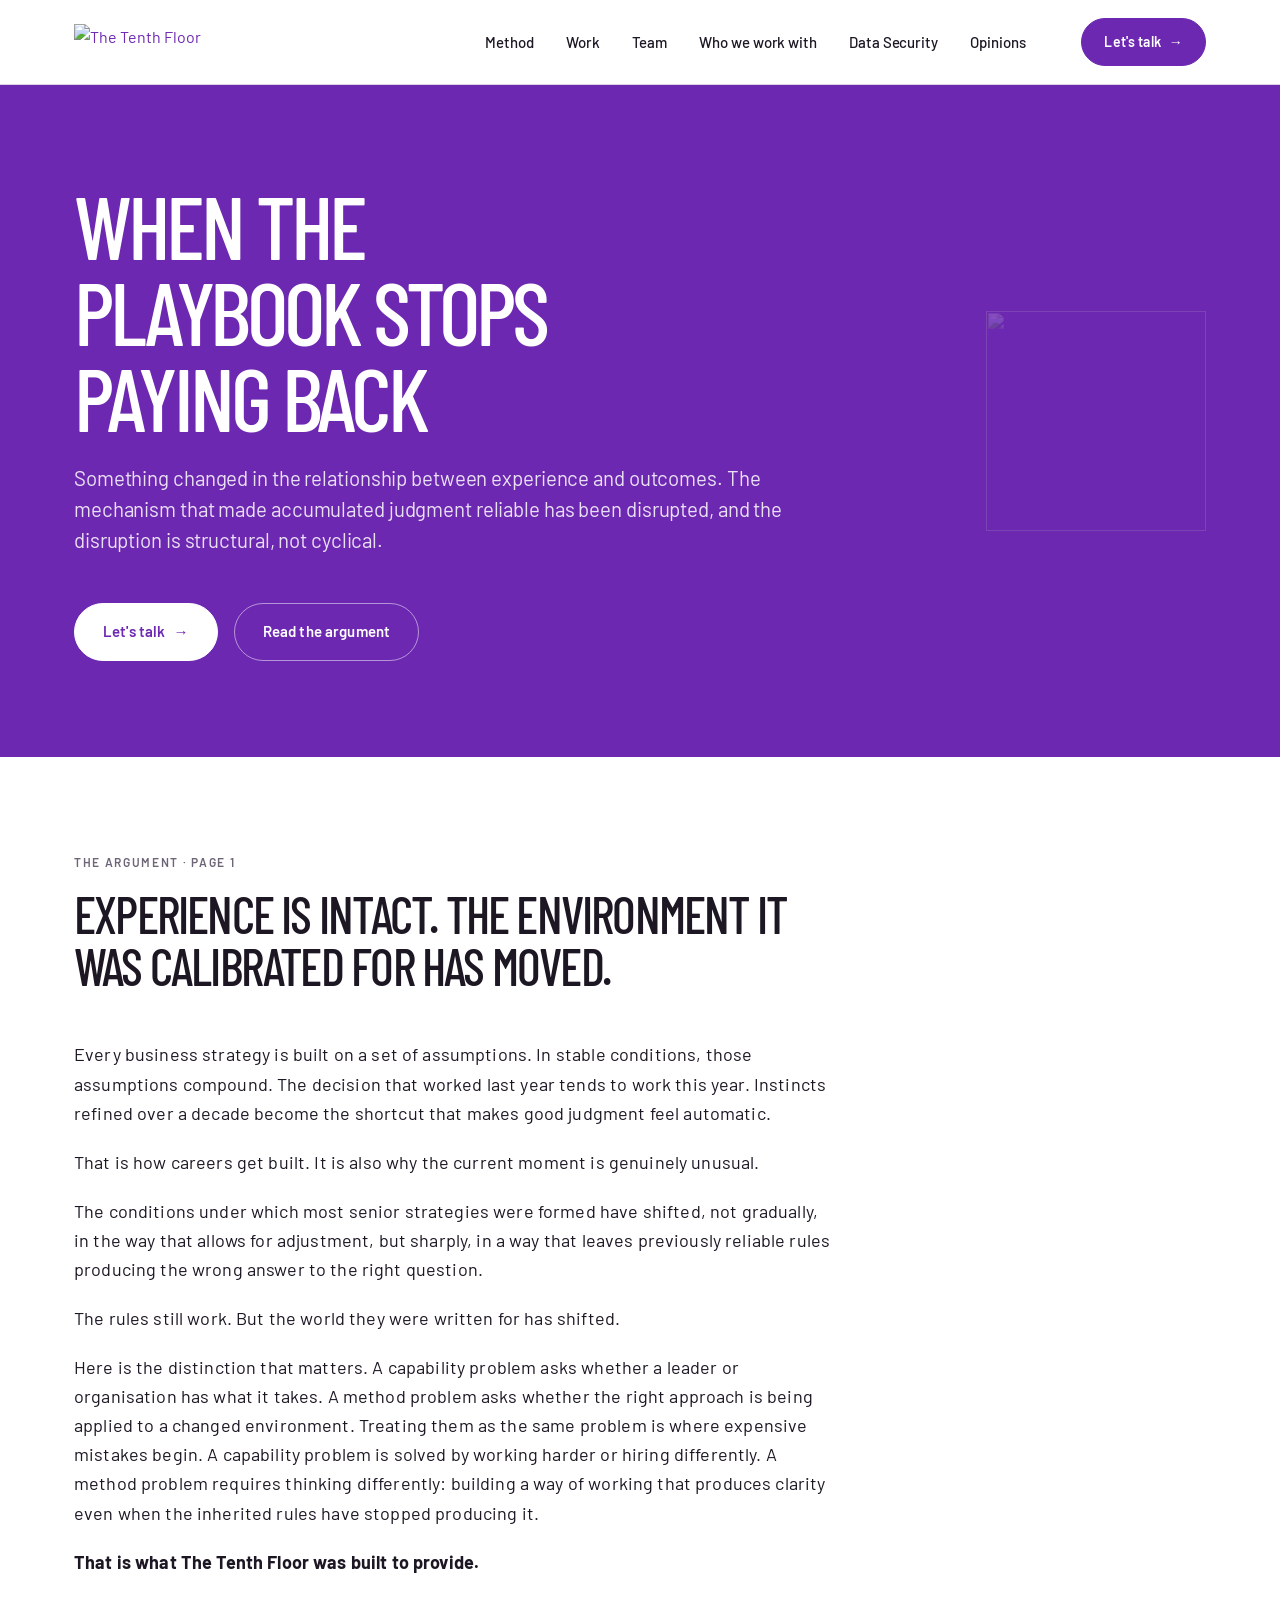
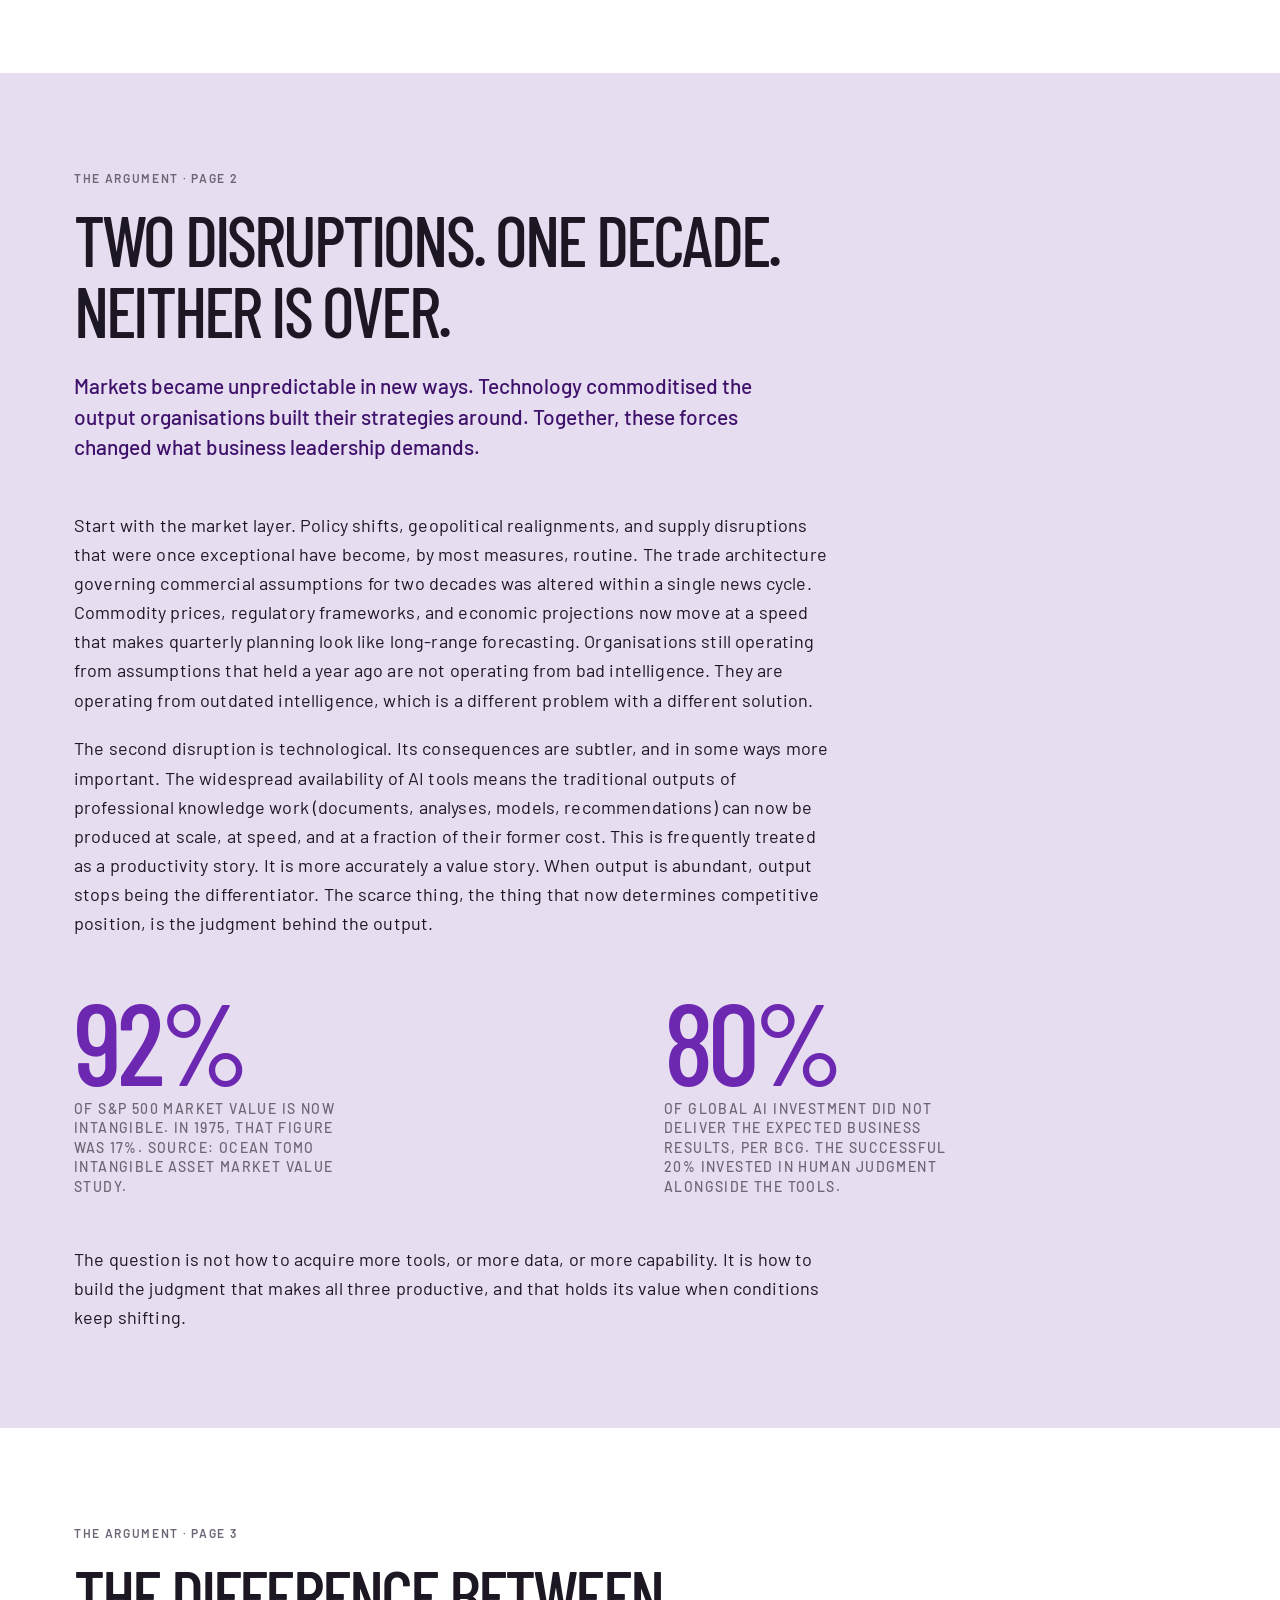
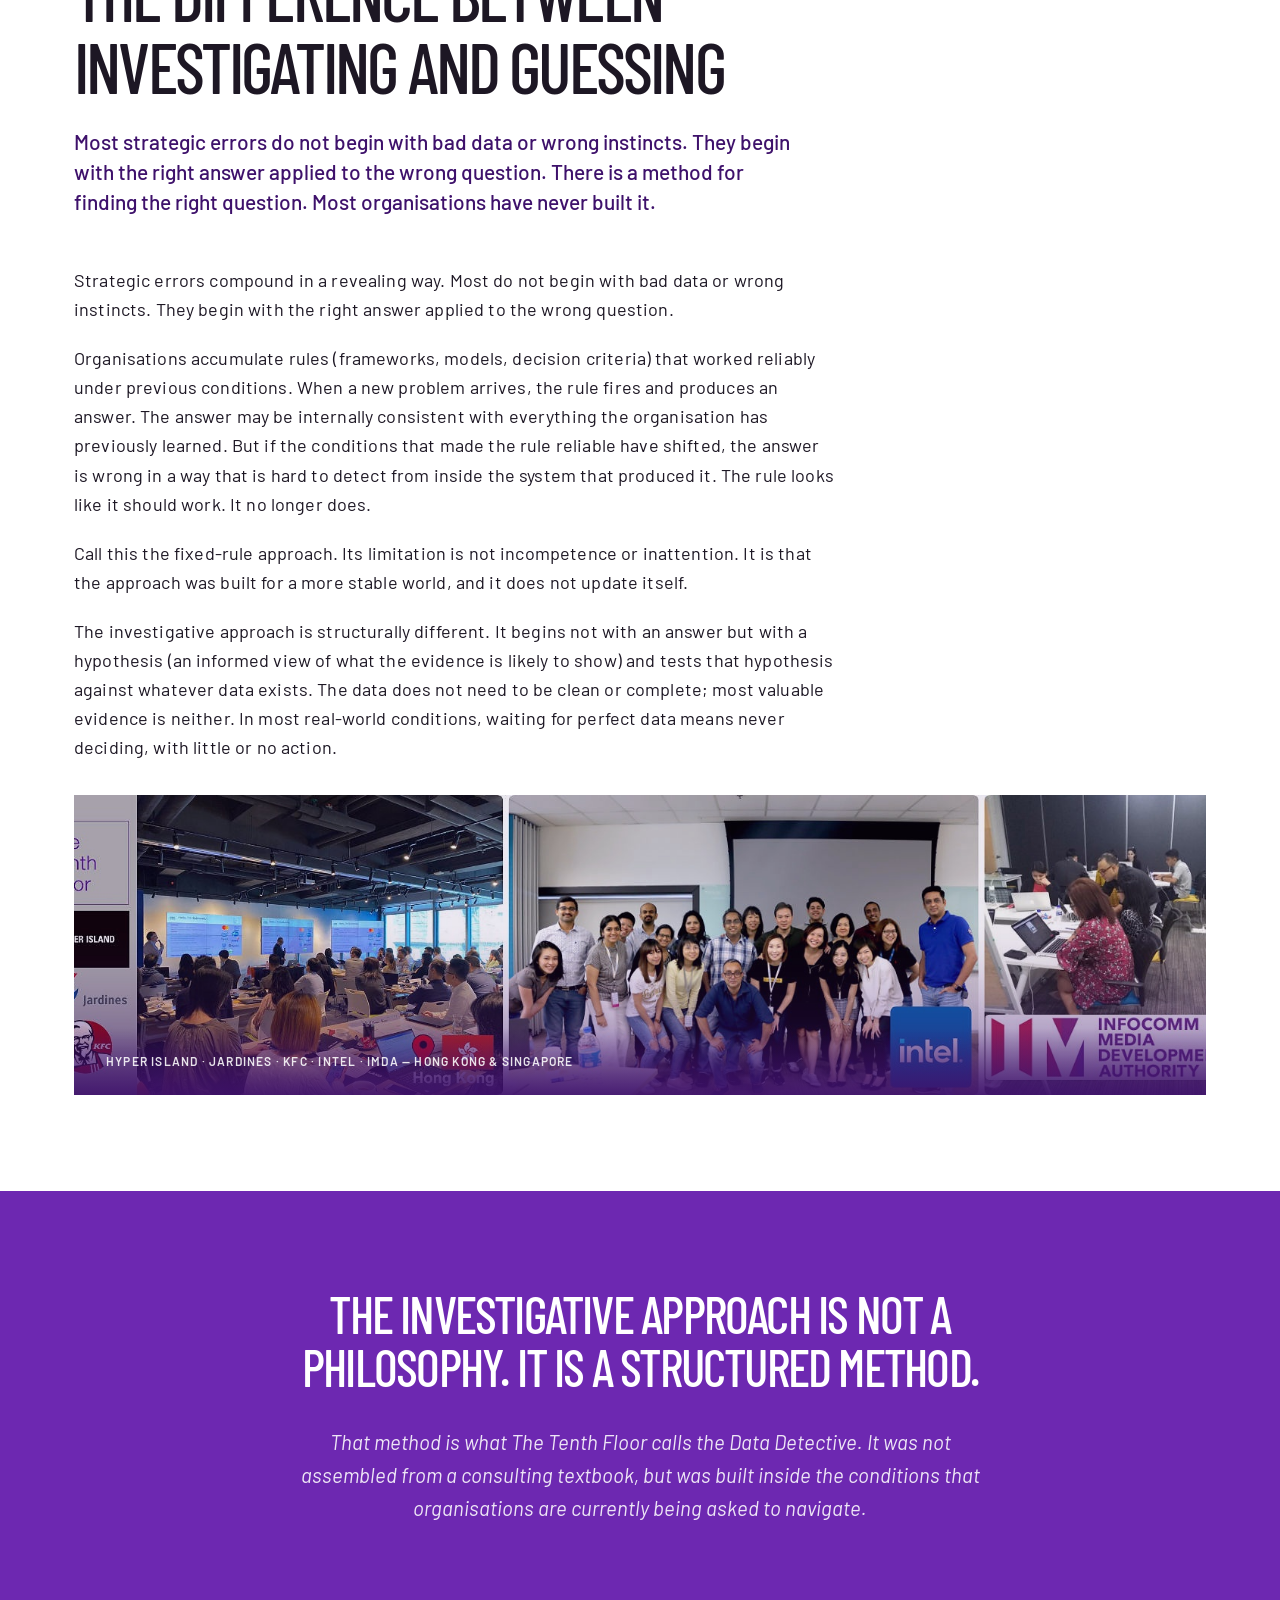
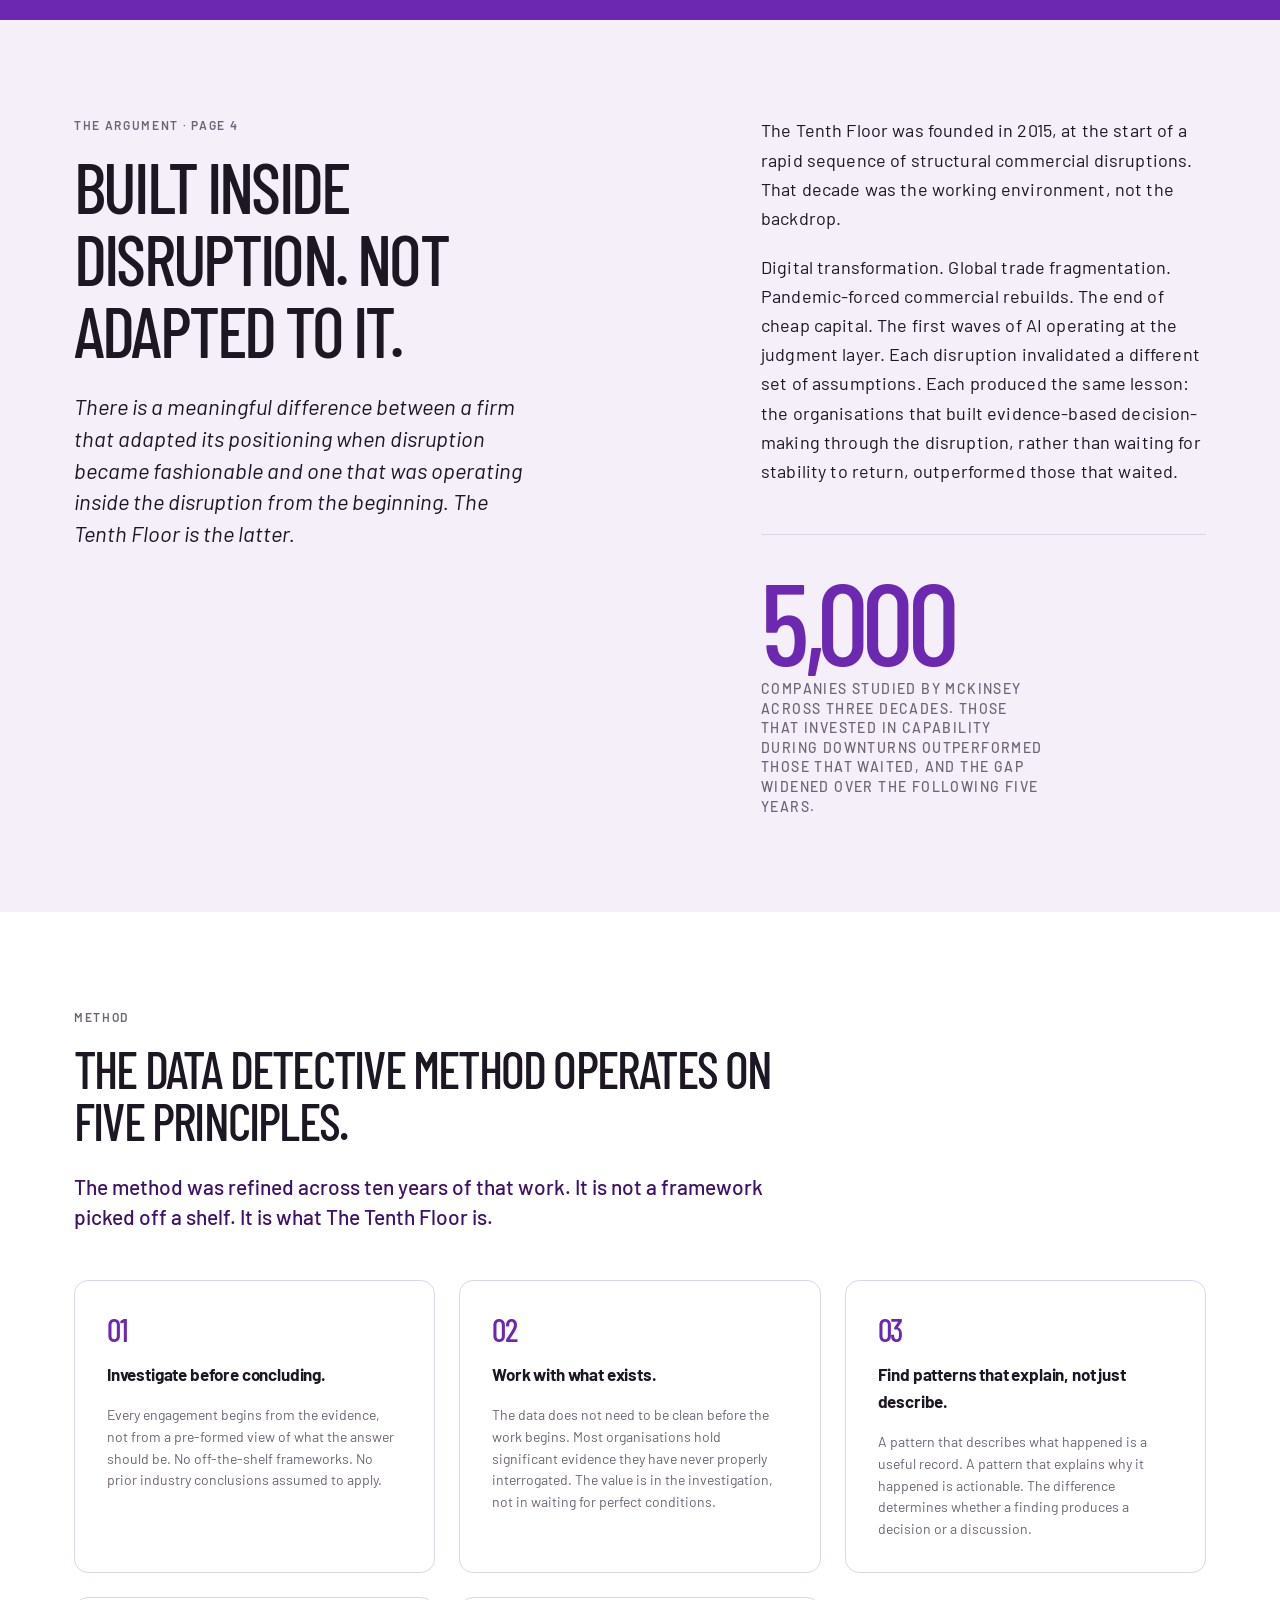
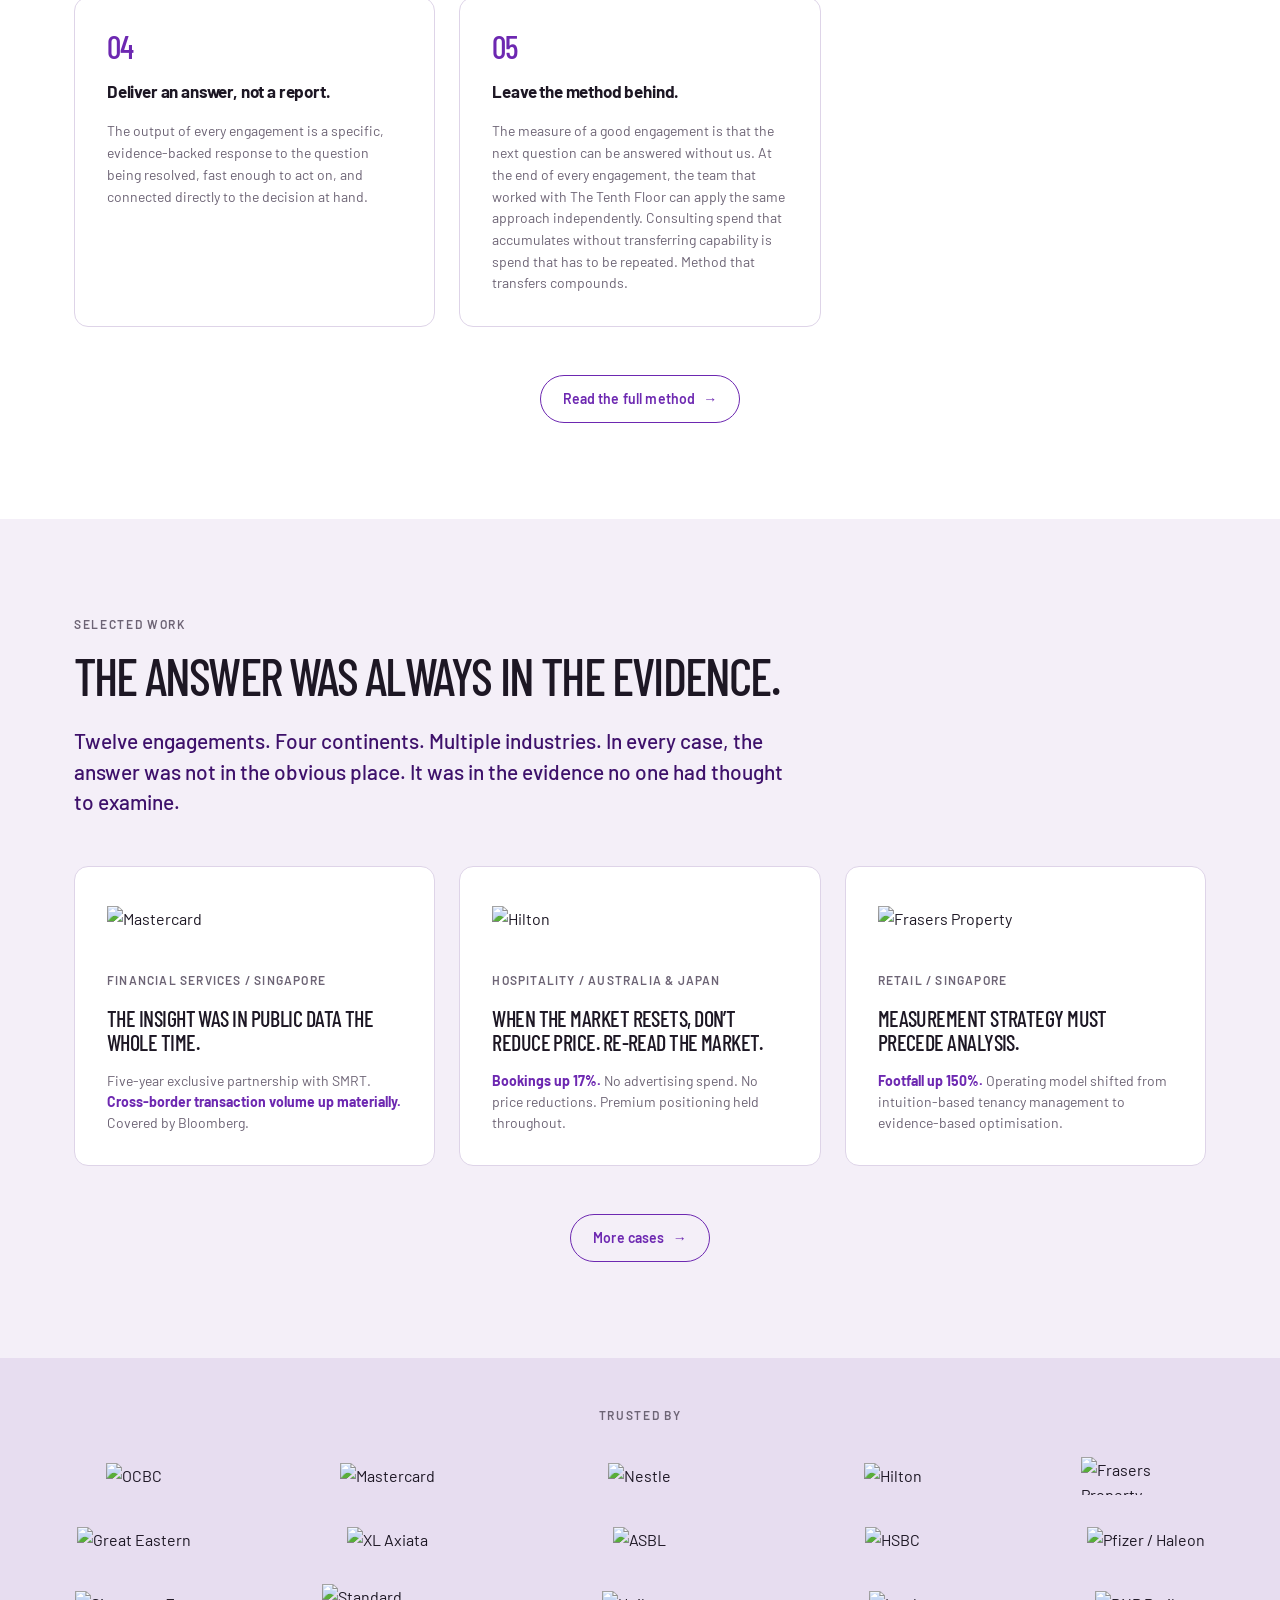
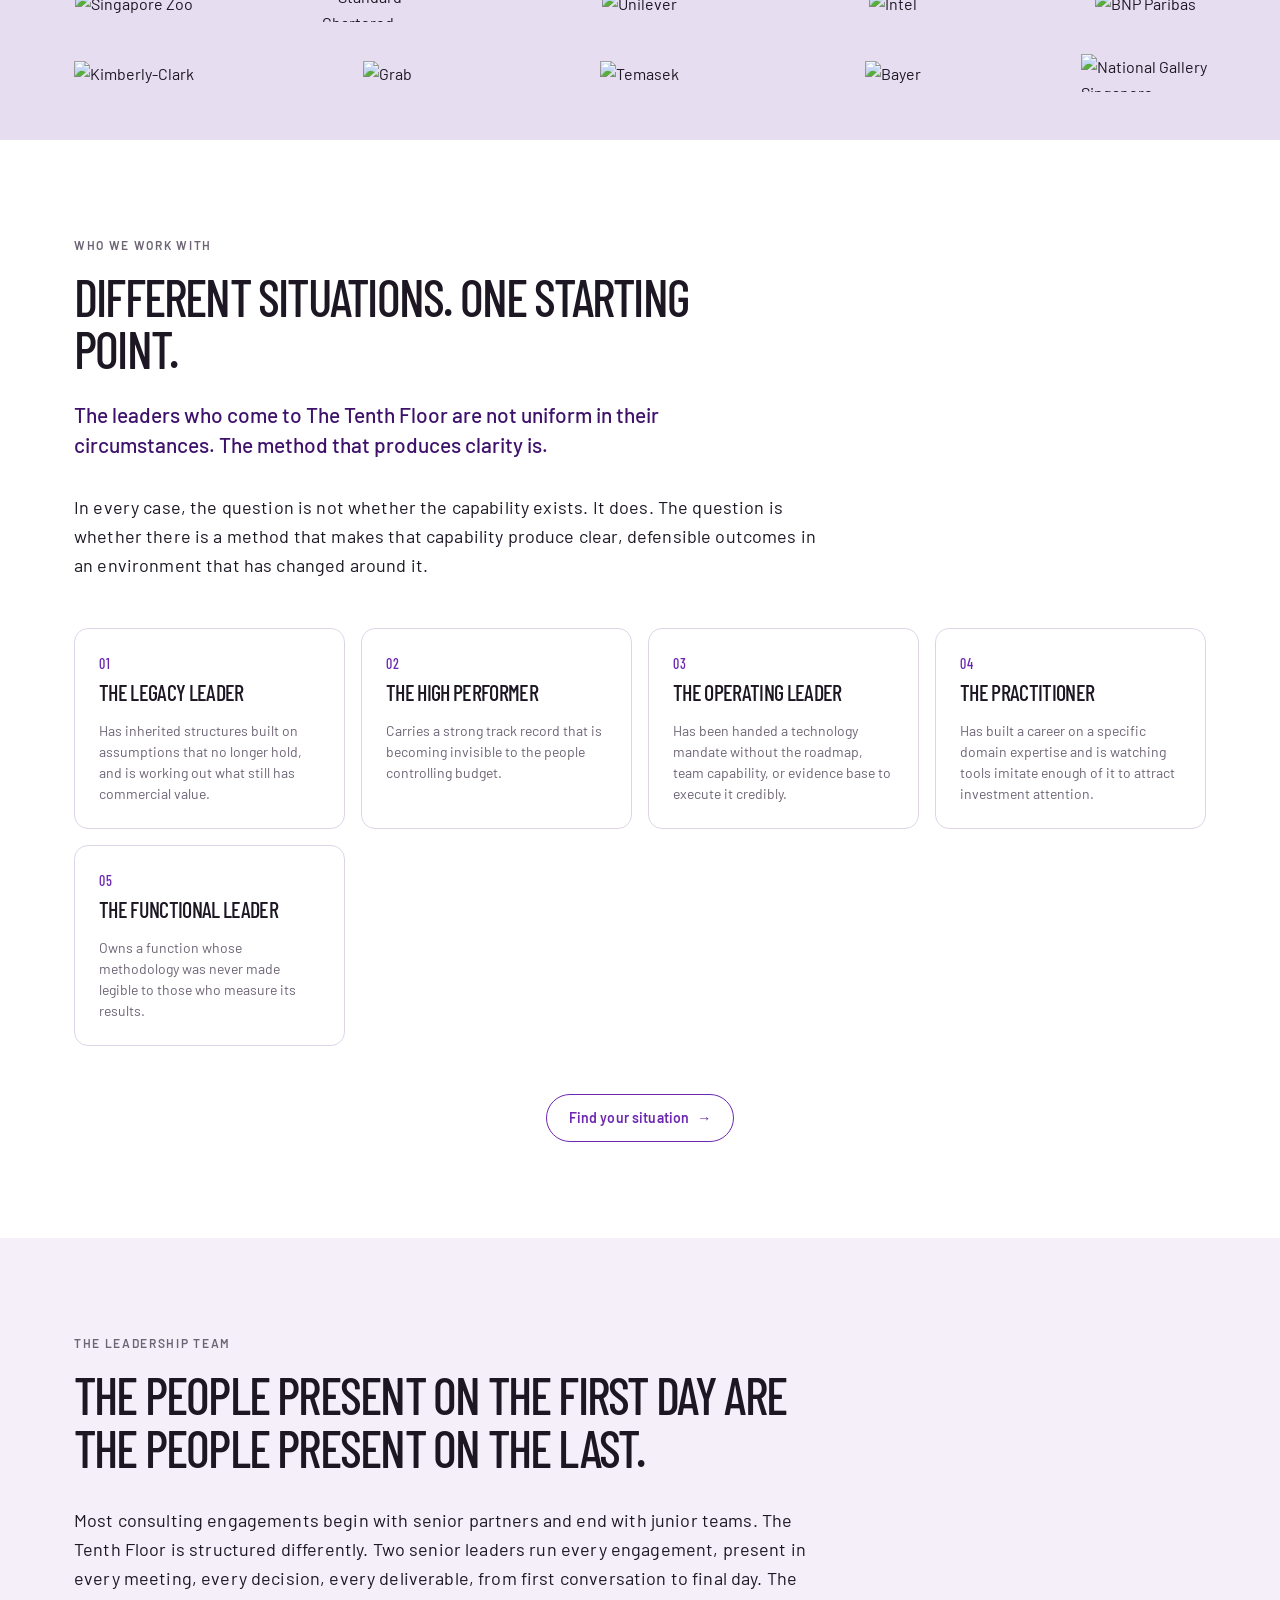
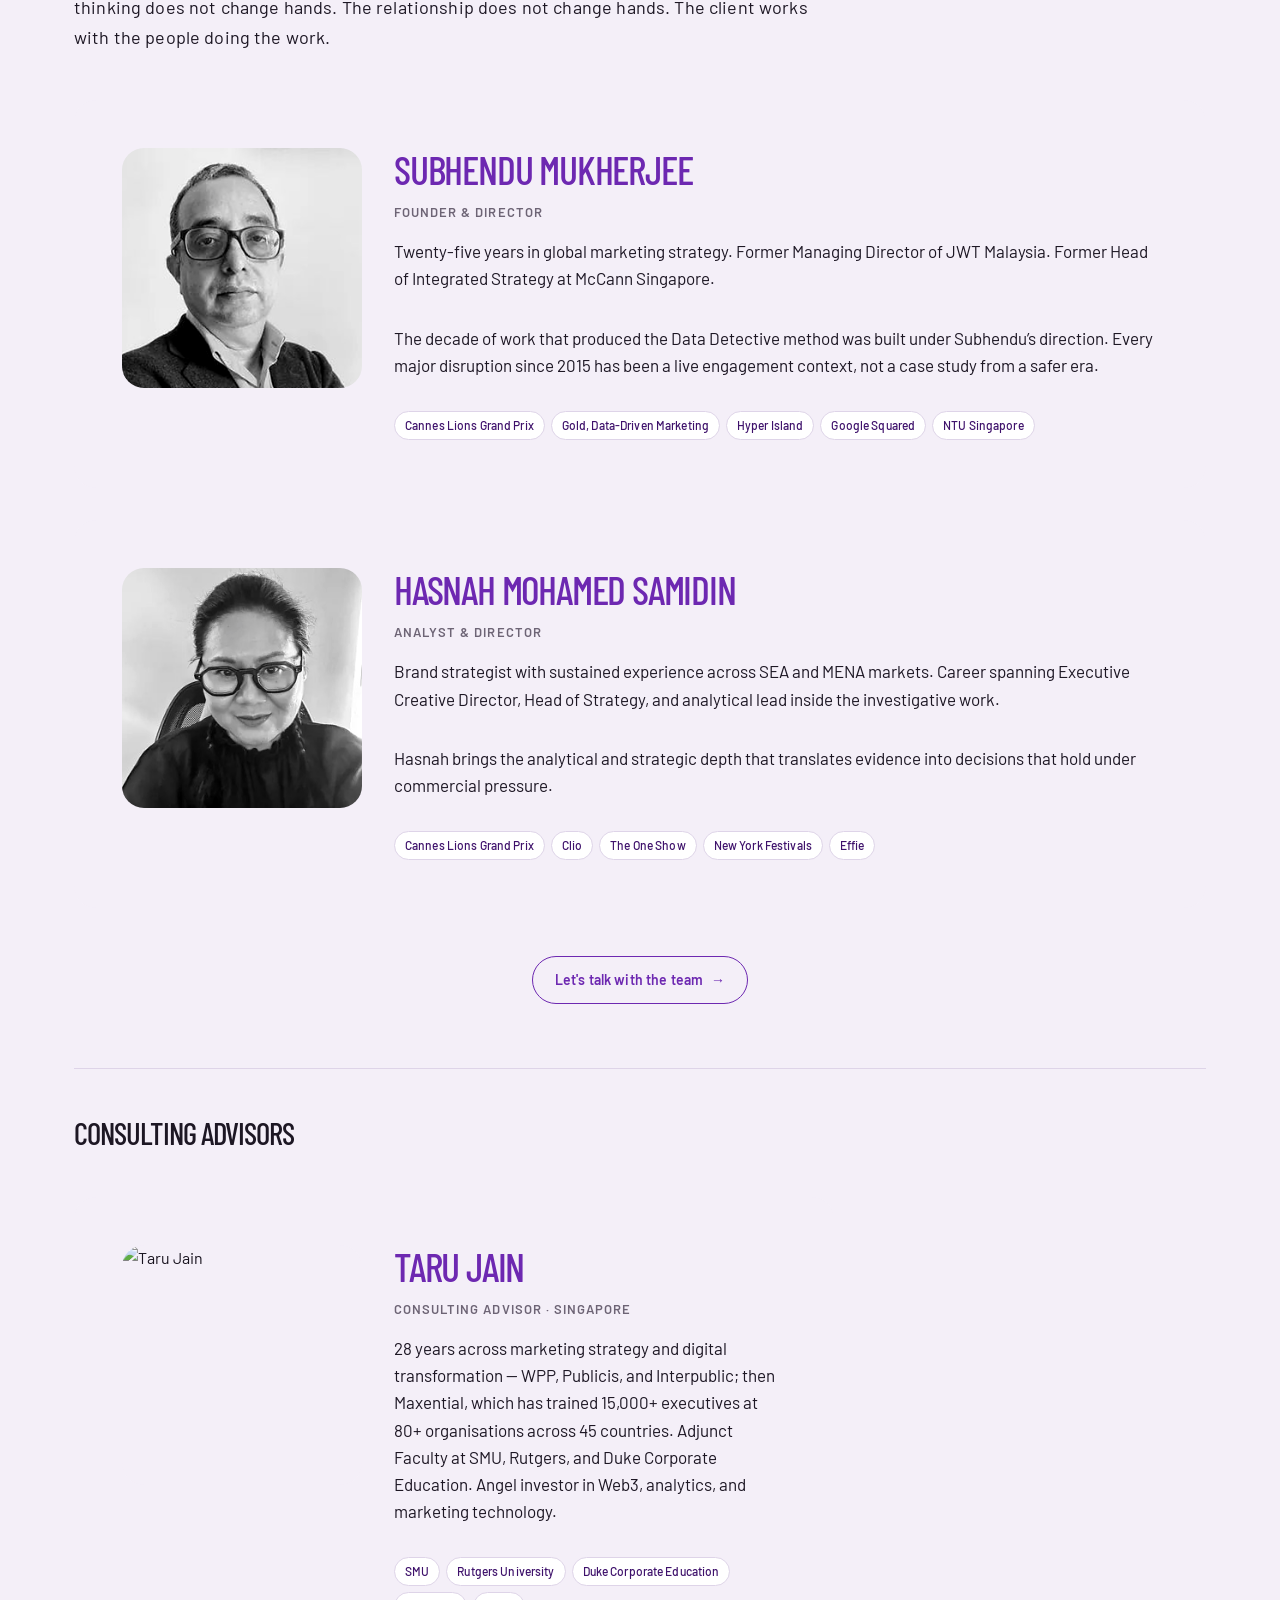
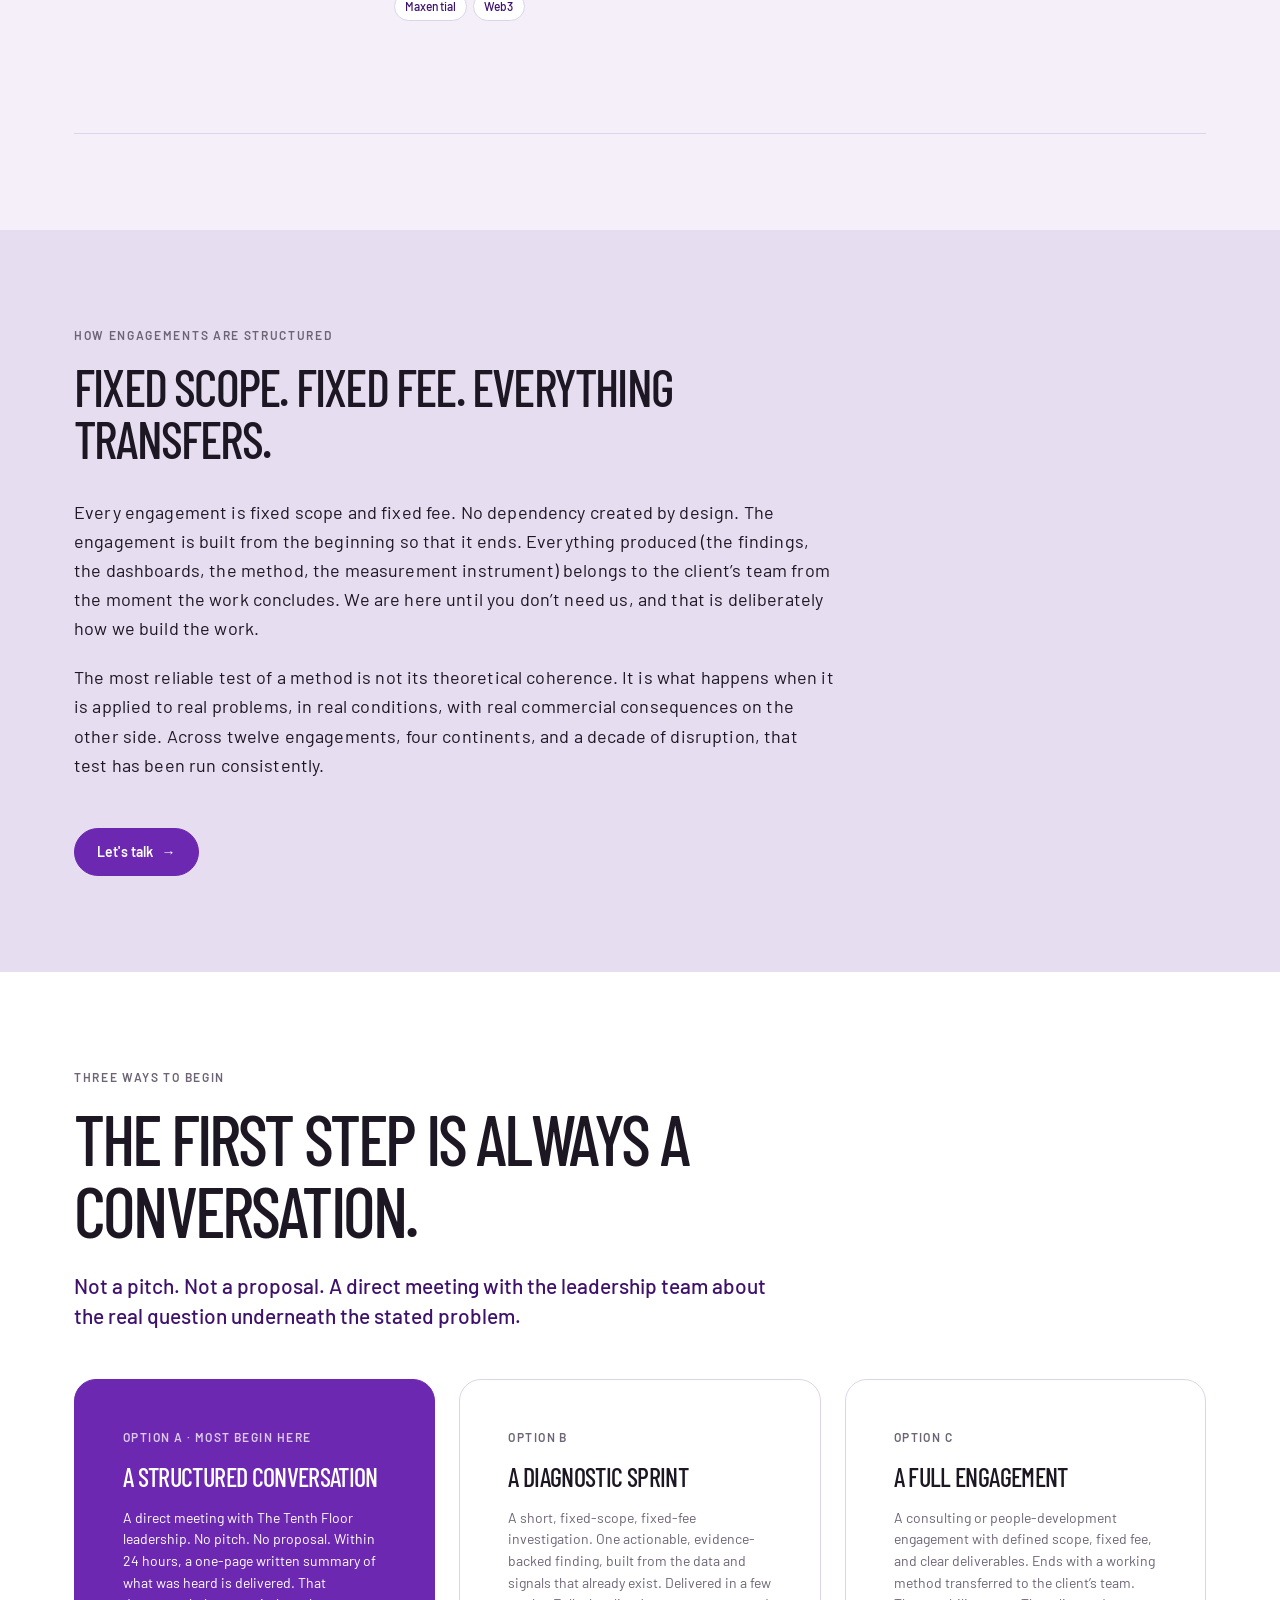
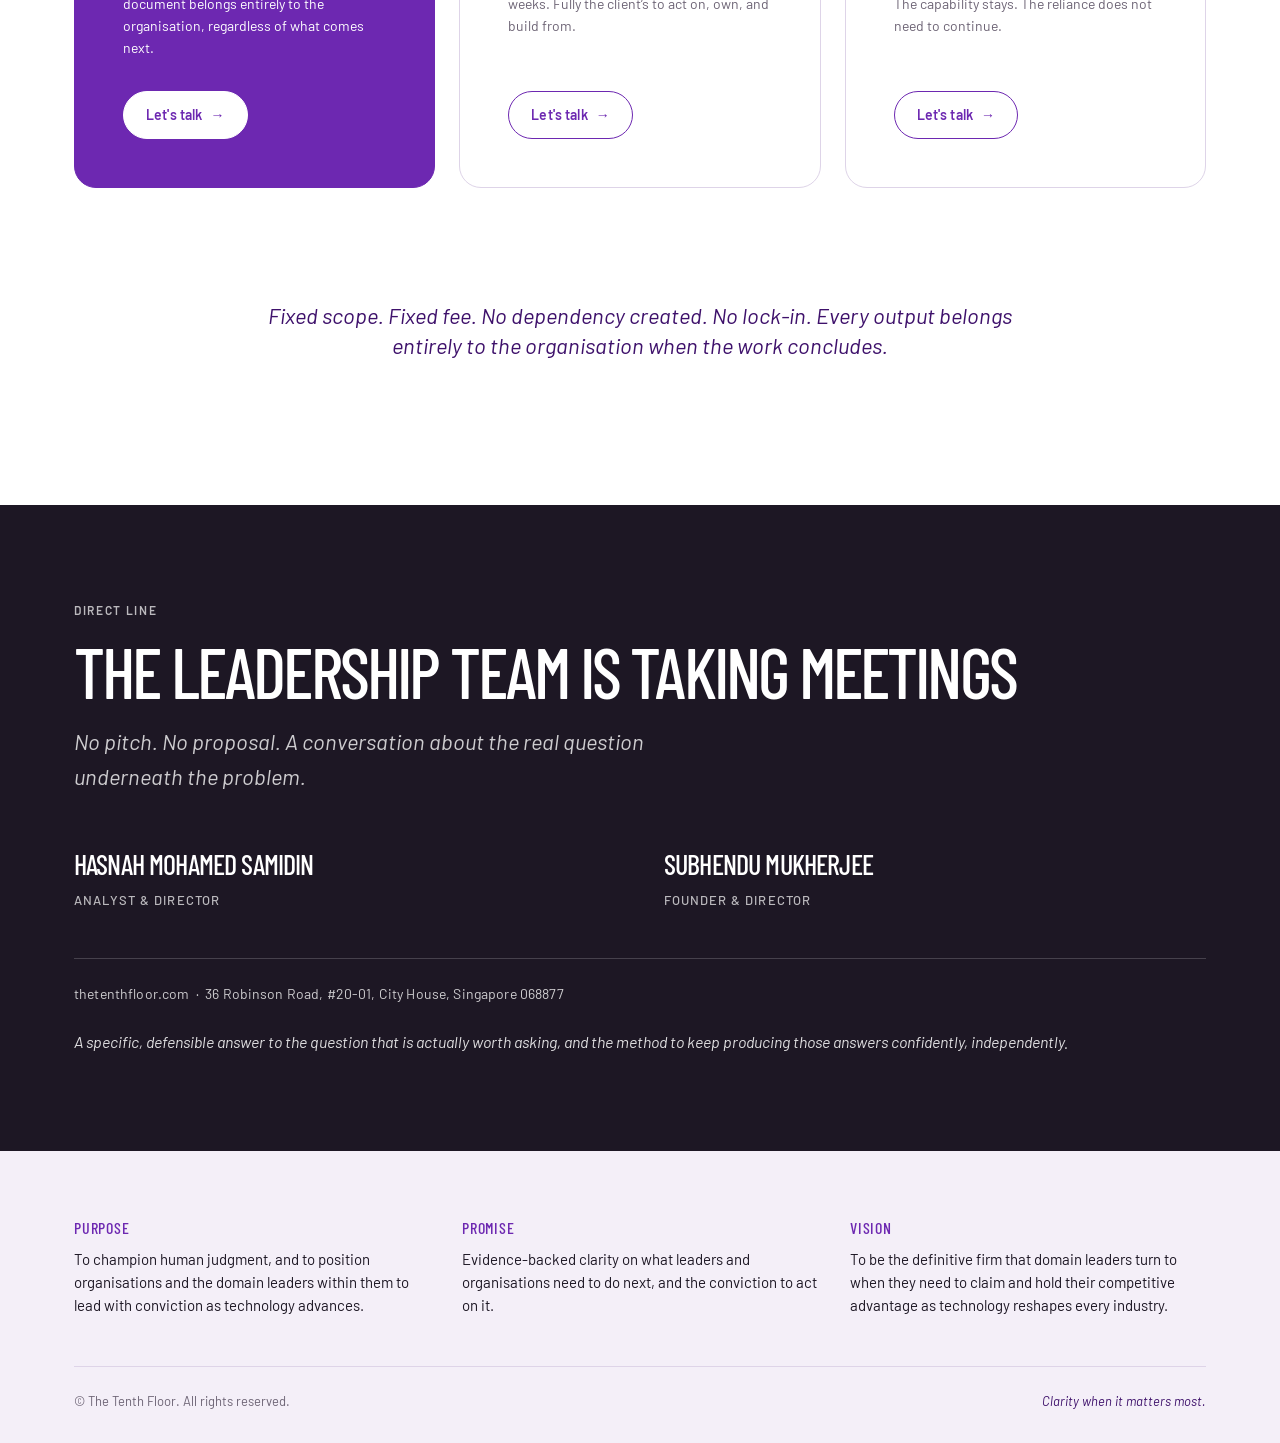
==== index.html @ 6b5b7057 "Add Opinions page, site-wide nav update, and header edits - New Opinions essay page (Chappelle/AI pi" ====
<!DOCTYPE html>
<html lang="en">
<head>
  <meta charset="utf-8">
  <meta name="viewport" content="width=device-width, initial-scale=1">
  <title>The Tenth Floor — When the Playbook Stops Paying Back</title>
  <meta name="description" content="The Tenth Floor is an investigative strategy consultancy. Two senior leaders, ten years of live engagements through structural disruption, evidence-based decisions instead of inherited playbooks.">
  <meta property="og:title" content="The Tenth Floor — When the Playbook Stops Paying Back">
  <meta property="og:description" content="Investigative strategy. Two senior leaders. A decade of live engagements through disruption.">
  <meta property="og:type" content="website">
  <link rel="preconnect" href="https://fonts.googleapis.com">
  <link rel="preconnect" href="https://fonts.gstatic.com" crossorigin>
  <link href="https://fonts.googleapis.com/css2?family=Barlow:ital,wght@0,300;0,400;0,500;0,600;0,700;0,800;1,300;1,400;1,500;1,600&family=Barlow+Condensed:wght@400;500;600;700&family=Barlow+Semi+Condensed:wght@400;500;600&display=swap" rel="stylesheet">
  <style>
/* ============================================================
   The Tenth Floor — Site Stylesheet
   v1.0 — May 2026
   Brand system locked from TTF_Design_Reference.html
   ============================================================ */

/* -- 1. Tokens ------------------------------------------------ */

:root {
  /* Primary spine */
  --ttf-purple: #6D28B1;
  --ttf-deep-purple: #3E116B;
  --ttf-lavender: #E7DDF0;
  --ttf-soft: #F4EFF8;

  /* Surface and text */
  --ttf-white: #FFFFFF;
  --ttf-ink: #1D1724;
  --ttf-quiet: #6D6475;
  --ttf-line: #DED4E8;

  /* Functional accents */
  --ttf-red: #F04438;
  --ttf-green: #2E7D32;
  --ttf-blue: #3443E8;
  --ttf-gold: #F7B731;

  /* Type stack */
  --display: "Barlow Condensed", "Helvetica Neue", Arial, sans-serif;
  --ui: "Barlow", "Helvetica Neue", Arial, sans-serif;
  --editorial: "Barlow", "Helvetica Neue", Arial, sans-serif;

  /* Spacing scale (8px base) */
  --s-1: 8px;
  --s-2: 16px;
  --s-3: 24px;
  --s-4: 32px;
  --s-5: 48px;
  --s-6: 64px;
  --s-7: 96px;
  --s-8: 128px;

  /* Layout */
  --max-w: 1180px;
  --gutter: 24px;

  /* Shadows */
  --shadow-card: 0 18px 45px rgba(45, 18, 72, 0.13);
  --shadow-soft: 0 8px 24px rgba(45, 18, 72, 0.09);

  /* Radii */
  --r-lg: 22px;
  --r-md: 14px;
  --r-sm: 8px;
}

/* -- 2. Reset and base ---------------------------------------- */

*,
*::before,
*::after {
  box-sizing: border-box;
  margin: 0;
  padding: 0;
}

html {
  scroll-behavior: smooth;
  -webkit-text-size-adjust: 100%;
}

body {
  font-family: var(--ui);
  font-size: 16px;
  line-height: 1.58;
  color: var(--ttf-ink);
  background: var(--ttf-white);
  -webkit-font-smoothing: antialiased;
  -moz-osx-font-smoothing: grayscale;
}

img {
  max-width: 100%;
  height: auto;
  display: block;
}

a {
  color: var(--ttf-purple);
  text-decoration: none;
  transition: color 160ms ease;
}

a:hover {
  color: var(--ttf-deep-purple);
}

button {
  cursor: pointer;
  border: 0;
  font-family: inherit;
  font-size: inherit;
}

/* -- 3. Typography -------------------------------------------- */

.display-xl,
.display-lg,
.display-md,
.display-sm,
h1,
h2,
h3 {
  font-family: var(--display);
  font-weight: 500;
  text-transform: uppercase;
  letter-spacing: -0.035em;
  line-height: 1.02;
  color: var(--ttf-ink);
}

.display-xl {
  font-size: clamp(48px, 7vw, 96px);
  letter-spacing: -0.045em;
  line-height: 0.96;
}

.display-lg {
  font-size: clamp(40px, 5.5vw, 72px);
  letter-spacing: -0.04em;
}

.display-md {
  font-size: clamp(32px, 4vw, 52px);
  letter-spacing: -0.035em;
}

.display-sm {
  font-size: clamp(22px, 2.4vw, 32px);
  letter-spacing: -0.03em;
}

.editorial {
  font-family: var(--editorial);
  font-size: 18px;
  line-height: 1.62;
  color: var(--ttf-ink);
  letter-spacing: 0.008em;
  font-weight: 400;
}

.editorial p + p {
  margin-top: 1.1em;
}

.deck {
  font-family: var(--ui);
  font-size: 21px;
  line-height: 1.45;
  font-weight: 500;
  color: var(--ttf-deep-purple);
  letter-spacing: 0em;
  max-width: 760px;
}

.eyebrow {
  font-family: var(--ui);
  font-weight: 600;
  font-size: 12px;
  text-transform: uppercase;
  letter-spacing: 0.14em;
  color: var(--ttf-quiet);
}

.meta {
  font-family: var(--ui);
  font-size: 13px;
  color: var(--ttf-quiet);
  letter-spacing: 0.02em;
}

/* -- 4. Layout primitives ------------------------------------- */

.wrap {
  max-width: var(--max-w);
  margin: 0 auto;
  padding-left: var(--gutter);
  padding-right: var(--gutter);
}

.section {
  padding-top: var(--s-7);
  padding-bottom: var(--s-7);
}

.section--tight {
  padding-top: var(--s-6);
  padding-bottom: var(--s-6);
}

.section--lavender {
  background: var(--ttf-lavender);
}

.section--soft {
  background: var(--ttf-soft);
}

.section--purple {
  background: var(--ttf-purple);
  color: var(--ttf-white);
}

.section--purple .display-xl,
.section--purple .display-lg,
.section--purple .display-md,
.section--purple h1,
.section--purple h2,
.section--purple h3 {
  color: var(--ttf-white);
}

.section--purple .deck {
  color: rgba(255, 255, 255, 0.86);
}

.section--ink {
  background: var(--ttf-ink);
  color: var(--ttf-white);
}

.section--ink .display-xl,
.section--ink .display-lg,
.section--ink .display-md,
.section--ink .display-sm,
.section--ink h1,
.section--ink h2,
.section--ink h3 {
  color: var(--ttf-white);
}

@media (max-width: 700px) {
  .section { padding-top: var(--s-5); padding-bottom: var(--s-5); }
  .section--tight { padding-top: var(--s-4); padding-bottom: var(--s-4); }
}

/* -- 5. Top nav ----------------------------------------------- */

.nav {
  position: sticky;
  top: 0;
  z-index: 50;
  background: rgba(255, 255, 255, 0.95);
  backdrop-filter: saturate(140%) blur(8px);
  -webkit-backdrop-filter: saturate(140%) blur(8px);
  border-bottom: 1px solid var(--ttf-line);
}

.nav__inner {
  max-width: var(--max-w);
  margin: 0 auto;
  padding: 18px var(--gutter);
  display: flex;
  align-items: center;
  gap: var(--s-4);
}

.nav__logo { display: inline-flex; align-items: center; }
.nav__logo img { height: 36px; width: auto; }

.nav__links {
  display: flex;
  gap: var(--s-4);
  margin-left: auto;
  list-style: none;
}

.nav__links a {
  color: var(--ttf-ink);
  font-weight: 500;
  font-size: 15px;
  letter-spacing: -0.005em;
  position: relative;
}

.nav__links a:hover { color: var(--ttf-purple); }

.nav__links a.is-active::after {
  content: "";
  position: absolute;
  left: 0; right: 0;
  bottom: -6px;
  height: 2px;
  background: var(--ttf-purple);
}

.nav__cta { margin-left: var(--s-3); }

.nav__hamburger {
  display: none;
  background: transparent;
  padding: 8px;
  margin-left: auto;
}

.nav__hamburger span {
  display: block;
  width: 22px;
  height: 2px;
  background: var(--ttf-ink);
  margin: 5px 0;
  transition: transform 200ms ease, opacity 200ms ease;
}

@media (max-width: 900px) {
  .nav__links {
    display: none;
    position: absolute;
    top: 100%; left: 0; right: 0;
    background: var(--ttf-white);
    border-bottom: 1px solid var(--ttf-line);
    flex-direction: column;
    padding: var(--s-3) var(--gutter);
    gap: var(--s-3);
  }
  .nav__links.is-open { display: flex; }
  .nav__hamburger { display: block; margin-left: auto; }
  .nav__cta { display: none; }
  .nav__hamburger.is-open span:nth-child(1) { transform: translateY(7px) rotate(45deg); }
  .nav__hamburger.is-open span:nth-child(2) { opacity: 0; }
  .nav__hamburger.is-open span:nth-child(3) { transform: translateY(-7px) rotate(-45deg); }
}

/* -- 6. Buttons ----------------------------------------------- */

.btn {
  display: inline-flex;
  align-items: center;
  gap: 8px;
  padding: 12px 22px;
  font-family: var(--ui);
  font-weight: 600;
  font-size: 14px;
  letter-spacing: 0.01em;
  border-radius: 999px;
  transition: background 160ms ease, color 160ms ease, transform 160ms ease;
  border: 1.5px solid transparent;
  white-space: nowrap;
}

.btn--primary {
  background: var(--ttf-purple);
  color: var(--ttf-white);
  border-color: var(--ttf-purple);
}

.btn--primary:hover {
  background: var(--ttf-deep-purple);
  color: var(--ttf-white);
  border-color: var(--ttf-deep-purple);
  transform: translateY(-1px);
}

.btn--ghost {
  background: transparent;
  color: var(--ttf-purple);
  border-color: var(--ttf-purple);
}

.btn--ghost:hover { background: var(--ttf-purple); color: var(--ttf-white); }

.btn--white {
  background: var(--ttf-white);
  color: var(--ttf-purple);
  border-color: var(--ttf-white);
}

.btn--white:hover { background: var(--ttf-soft); color: var(--ttf-deep-purple); }

.btn--lg { padding: 16px 28px; font-size: 15px; }

.btn .arrow { transition: transform 160ms ease; }
.btn:hover .arrow { transform: translateX(3px); }

/* -- 7. Hero -------------------------------------------------- */

.hero {
  background: var(--ttf-purple);
  color: var(--ttf-white);
  padding-top: var(--s-7);
  padding-bottom: var(--s-7);
  position: relative;
  overflow: hidden;
}

.hero__inner {
  max-width: var(--max-w);
  margin: 0 auto;
  padding-left: var(--gutter);
  padding-right: var(--gutter);
  position: relative;
}

.hero h1 { color: var(--ttf-white); max-width: 14ch; }

.hero__deck {
  margin-top: var(--s-3);
  font-family: var(--ui);
  font-size: clamp(18px, 1.6vw, 22px);
  line-height: 1.5;
  font-weight: 400;
  color: rgba(255, 255, 255, 0.86);
  max-width: 64ch;
  letter-spacing: -0.005em;
}

.hero__cta {
  margin-top: var(--s-5);
  display: flex;
  gap: var(--s-2);
  flex-wrap: wrap;
}

.hero__mark {
  position: absolute;
  right: var(--gutter);
  top: 50%;
  transform: translateY(-50%);
  height: 220px;
  width: 220px;
  opacity: 0.18;
  pointer-events: none;
}

@media (max-width: 900px) {
  .hero__mark { display: none; }
}

/* -- 8. Stat blocks ------------------------------------------- */

.stat { display: flex; flex-direction: column; gap: 6px; }

.stat__value {
  font-family: var(--display);
  font-weight: 500;
  font-size: clamp(56px, 9vw, 116px);
  line-height: 0.92;
  letter-spacing: -0.045em;
  color: var(--ttf-purple);
}

.section--purple .stat__value,
.section--ink .stat__value { color: var(--ttf-white); }

.stat__label {
  font-family: var(--ui);
  font-weight: 500;
  font-size: 14px;
  text-transform: uppercase;
  letter-spacing: 0.1em;
  color: var(--ttf-quiet);
  max-width: 36ch;
  line-height: 1.4;
}

.section--purple .stat__label,
.section--ink .stat__label { color: rgba(255, 255, 255, 0.78); }

.stat-grid {
  display: grid;
  grid-template-columns: 1fr 1fr;
  gap: var(--s-5);
  margin-top: var(--s-5);
}

@media (max-width: 700px) {
  .stat-grid { grid-template-columns: 1fr; gap: var(--s-4); }
}

/* -- 9. Editorial blocks -------------------------------------- */

.lede { max-width: 720px; }

.eyebrow + .display-lg,
.eyebrow + .display-md,
.eyebrow + h2 { margin-top: var(--s-2); }

.display-xl + .deck,
.display-lg + .deck,
.display-md + .deck,
h1 + .deck,
h2 + .deck { margin-top: var(--s-3); }

.deck + .editorial,
.display-xl + .editorial,
.display-lg + .editorial,
.display-md + .editorial,
h1 + .editorial,
h2 + .editorial { margin-top: var(--s-4); }

.editorial--two-col { column-count: 2; column-gap: var(--s-5); }

@media (max-width: 900px) {
  .editorial--two-col { column-count: 1; }
}

/* -- 10. Featured beat (provenance) --------------------------- */

.beat {
  background: var(--ttf-soft);
  padding-top: var(--s-7);
  padding-bottom: var(--s-7);
}

.beat__inner {
  max-width: var(--max-w);
  margin: 0 auto;
  padding-left: var(--gutter);
  padding-right: var(--gutter);
  display: grid;
  grid-template-columns: 1.4fr 1fr;
  gap: var(--s-6);
  align-items: start;
}

.beat__head .display-lg { max-width: 16ch; }

.beat__head .deck {
  margin-top: var(--s-3);
  font-family: var(--editorial);
  font-style: italic;
  font-weight: 400;
  font-size: 22px;
  color: var(--ttf-ink);
  max-width: 38ch;
}

.beat__body .editorial { font-size: 18px; }

.beat__stat {
  margin-top: var(--s-5);
  padding-top: var(--s-4);
  border-top: 1px solid var(--ttf-line);
}

@media (max-width: 900px) {
  .beat__inner { grid-template-columns: 1fr; gap: var(--s-4); }
}

/* -- 11. Method cards (5 principles) -------------------------- */

.principles {
  display: grid;
  grid-template-columns: repeat(auto-fit, minmax(280px, 1fr));
  gap: var(--s-3);
  margin-top: var(--s-5);
}

.principle {
  background: var(--ttf-white);
  border: 1px solid var(--ttf-line);
  border-radius: var(--r-md);
  padding: var(--s-4);
  display: flex;
  flex-direction: column;
  gap: var(--s-2);
  transition: transform 200ms ease, box-shadow 200ms ease, border-color 200ms ease;
}

.principle:hover {
  transform: translateY(-2px);
  box-shadow: var(--shadow-soft);
  border-color: var(--ttf-purple);
}

.principle__num {
  font-family: var(--display);
  font-weight: 500;
  font-size: 32px;
  letter-spacing: -0.04em;
  color: var(--ttf-purple);
  line-height: 1;
}

.principle__title {
  font-family: var(--ui);
  font-weight: 700;
  font-size: 17px;
  letter-spacing: -0.01em;
  color: var(--ttf-ink);
}

.principle__body {
  font-family: var(--ui);
  font-size: 14px;
  line-height: 1.55;
  color: var(--ttf-quiet);
}

/* -- 12. Case cards ------------------------------------------- */

.cases {
  display: grid;
  grid-template-columns: repeat(3, 1fr);
  gap: var(--s-3);
  margin-top: var(--s-5);
}

@media (max-width: 900px) { .cases { grid-template-columns: 1fr 1fr; } }
@media (max-width: 600px) { .cases { grid-template-columns: 1fr; } }

.case-card {
  background: var(--ttf-white);
  border: 1px solid var(--ttf-line);
  border-radius: var(--r-md);
  padding: var(--s-4);
  display: flex;
  flex-direction: column;
  gap: var(--s-2);
  transition: transform 200ms ease, box-shadow 200ms ease;
  text-decoration: none;
  color: inherit;
}

.case-card:hover {
  transform: translateY(-3px);
  box-shadow: var(--shadow-card);
}

.case-card__logo {
  height: 40px;
  display: flex;
  align-items: center;
  margin-bottom: var(--s-2);
}

.case-card__logo img { max-height: 40px; width: auto; }
.case-card__logo--asbl img { mix-blend-mode: multiply; }

.case-card__meta {
  font-family: var(--ui);
  font-size: 12px;
  font-weight: 600;
  letter-spacing: 0.1em;
  text-transform: uppercase;
  color: var(--ttf-quiet);
}

.case-card__title {
  font-family: var(--display);
  font-weight: 500;
  font-size: 22px;
  letter-spacing: -0.025em;
  text-transform: uppercase;
  color: var(--ttf-ink);
  line-height: 1.1;
}

.case-card__outcome {
  font-family: var(--ui);
  font-size: 14px;
  line-height: 1.5;
  color: var(--ttf-quiet);
  margin-top: auto;
}

.case-card__outcome strong { color: var(--ttf-purple); font-weight: 700; }

/* Case-full layout for /work page */
.case-full {
  border-top: 1px solid var(--ttf-line);
  padding-top: var(--s-5);
  padding-bottom: var(--s-5);
  display: grid;
  grid-template-columns: 220px 1fr;
  gap: var(--s-5);
}

.case-full__sidebar .case-card__logo { height: 56px; margin-bottom: var(--s-2); }
.case-full__sidebar .case-card__logo img { max-height: 56px; }

.case-full__body p {
  margin-top: 1em;
  font-family: var(--editorial);
  font-size: 18px;
  line-height: 1.6;
}

.case-full__body p:first-child { margin-top: 0; }

.case-full__pattern {
  margin-top: var(--s-3);
  padding: var(--s-3);
  background: var(--ttf-soft);
  border-left: 3px solid var(--ttf-purple);
  border-radius: var(--r-sm);
  font-family: var(--editorial);
  font-style: italic;
  font-size: 16px;
  color: var(--ttf-deep-purple);
}

@media (max-width: 800px) {
  .case-full { grid-template-columns: 1fr; gap: var(--s-3); }
}

/* Filters bar */
.filters {
  display: flex;
  flex-wrap: wrap;
  gap: var(--s-1);
  margin-top: var(--s-4);
  margin-bottom: var(--s-5);
}

.filter-chip {
  padding: 8px 16px;
  border-radius: 999px;
  background: var(--ttf-white);
  border: 1px solid var(--ttf-line);
  font-family: var(--ui);
  font-size: 13px;
  font-weight: 500;
  color: var(--ttf-quiet);
  cursor: pointer;
  transition: all 160ms ease;
}

.filter-chip:hover { border-color: var(--ttf-purple); color: var(--ttf-purple); }

.filter-chip.is-active {
  background: var(--ttf-purple);
  color: var(--ttf-white);
  border-color: var(--ttf-purple);
}

.filter-group { margin-top: var(--s-3); }

.filter-group__label {
  font-family: var(--ui);
  font-weight: 600;
  font-size: 12px;
  text-transform: uppercase;
  letter-spacing: 0.12em;
  color: var(--ttf-quiet);
  margin-bottom: var(--s-1);
}

/* -- 13. Client strip ----------------------------------------- */

.strip {
  background: var(--ttf-lavender);
  padding: var(--s-5) 0;
}

.strip__inner {
  max-width: 1400px;
  margin: 0 auto;
  padding: 0 var(--gutter);
}

.strip__label { text-align: center; margin-bottom: var(--s-4); }

.strip__grid {
  display: grid;
  grid-template-columns: repeat(5, 1fr);
  gap: var(--s-4);
  align-items: center;
  justify-items: center;
}

.strip__grid img {
  max-height: 38px;
  max-width: 130px;
  width: auto;
  object-fit: contain;
}

.strip__grid img.is-asbl { mix-blend-mode: multiply; }

@media (max-width: 900px) {
  .strip__grid { grid-template-columns: repeat(3, 1fr); gap: var(--s-3); }
}

@media (max-width: 500px) {
  .strip__grid { grid-template-columns: repeat(2, 1fr); }
}

/* -- 14. Persona teasers -------------------------------------- */

.personas {
  display: grid;
  grid-template-columns: repeat(auto-fit, minmax(220px, 1fr));
  gap: var(--s-2);
  margin-top: var(--s-5);
}

.persona {
  background: var(--ttf-white);
  border: 1px solid var(--ttf-line);
  border-radius: var(--r-md);
  padding: var(--s-3);
}

.persona__num {
  font-family: var(--display);
  font-weight: 500;
  font-size: 14px;
  letter-spacing: 0.08em;
  color: var(--ttf-purple);
}

.persona__name {
  font-family: var(--display);
  font-weight: 500;
  font-size: 22px;
  letter-spacing: -0.03em;
  text-transform: uppercase;
  color: var(--ttf-ink);
  margin-top: 6px;
  line-height: 1.05;
}

.persona__body {
  font-family: var(--ui);
  font-size: 14px;
  line-height: 1.5;
  color: var(--ttf-quiet);
  margin-top: var(--s-2);
}

.persona-full {
  border-top: 1px solid var(--ttf-line);
  padding: var(--s-5) 0;
  display: grid;
  grid-template-columns: 240px 1fr;
  gap: var(--s-5);
}

.persona-full__name {
  font-family: var(--display);
  font-weight: 500;
  font-size: clamp(28px, 3vw, 40px);
  letter-spacing: -0.03em;
  text-transform: uppercase;
  color: var(--ttf-purple);
  line-height: 1.05;
}

.persona-full__num {
  font-family: var(--ui);
  font-weight: 600;
  font-size: 12px;
  letter-spacing: 0.12em;
  color: var(--ttf-quiet);
  margin-bottom: var(--s-1);
}

.persona-full__body p {
  font-family: var(--editorial);
  font-size: 18px;
  line-height: 1.6;
}

.persona-full__body p + p { margin-top: 1em; }

@media (max-width: 800px) {
  .persona-full { grid-template-columns: 1fr; gap: var(--s-3); }
}

/* -- 15. Leader cards (team) ---------------------------------- */

.leaders {
  display: grid;
  grid-template-columns: 1fr 1fr;
  gap: var(--s-5);
  margin-top: var(--s-5);
}

.leader-card {
  background: var(--ttf-soft);
  border-radius: var(--r-lg);
  padding: var(--s-5);
  display: flex;
  flex-direction: column;
  gap: var(--s-3);
}

.leader-card__name {
  font-family: var(--display);
  font-weight: 500;
  font-size: clamp(28px, 3.4vw, 40px);
  text-transform: uppercase;
  letter-spacing: -0.03em;
  color: var(--ttf-purple);
  line-height: 1.05;
}

.leader-card__role {
  font-family: var(--ui);
  font-weight: 600;
  font-size: 13px;
  letter-spacing: 0.08em;
  text-transform: uppercase;
  color: var(--ttf-quiet);
  margin-top: -4px;
}

.leader-card__bio {
  font-family: var(--editorial);
  font-size: 17px;
  line-height: 1.6;
  color: var(--ttf-ink);
}

.leader-card__bio + .leader-card__bio { margin-top: var(--s-2); }

.leader-card__credentials {
  display: flex;
  flex-wrap: wrap;
  gap: 6px;
  margin-top: var(--s-2);
}

.credential {
  padding: 4px 10px;
  background: var(--ttf-white);
  border: 1px solid var(--ttf-line);
  border-radius: 999px;
  font-family: var(--ui);
  font-size: 12px;
  font-weight: 500;
  color: var(--ttf-deep-purple);
  letter-spacing: 0.01em;
}

.leader-card__contact {
  margin-top: var(--s-3);
  padding-top: var(--s-3);
  border-top: 1px solid var(--ttf-line);
  display: flex;
  flex-direction: column;
  gap: 6px;
  font-family: var(--ui);
  font-size: 14px;
}

.leader-card__contact a { color: var(--ttf-purple); font-weight: 500; }

@media (max-width: 800px) {
  .leaders { grid-template-columns: 1fr; }
}

/* -- 16. Three entry options ---------------------------------- */

.options {
  display: grid;
  grid-template-columns: repeat(3, 1fr);
  gap: var(--s-3);
  margin-top: var(--s-5);
}

.option {
  background: var(--ttf-white);
  border: 1px solid var(--ttf-line);
  border-radius: var(--r-lg);
  padding: var(--s-5);
  display: flex;
  flex-direction: column;
  gap: var(--s-2);
}

.option--featured {
  background: var(--ttf-purple);
  color: var(--ttf-white);
  border-color: var(--ttf-purple);
}

.option--featured .option__title,
.option--featured .option__body { color: var(--ttf-white); }

.option--featured .option__label { color: rgba(255, 255, 255, 0.75); }

.option__label {
  font-family: var(--ui);
  font-weight: 600;
  font-size: 12px;
  letter-spacing: 0.12em;
  text-transform: uppercase;
  color: var(--ttf-quiet);
}

.option__title {
  font-family: var(--display);
  font-weight: 500;
  font-size: 26px;
  letter-spacing: -0.025em;
  text-transform: uppercase;
  color: var(--ttf-ink);
  line-height: 1.05;
}

.option__body {
  font-family: var(--ui);
  font-size: 14px;
  line-height: 1.55;
  color: var(--ttf-quiet);
  flex: 1;
}

.option__cta { margin-top: var(--s-2); }

@media (max-width: 900px) {
  .options { grid-template-columns: 1fr; }
}

/* -- 17. Contact block ---------------------------------------- */

.contact-block {
  background: var(--ttf-ink);
  color: var(--ttf-white);
  padding: var(--s-7) 0;
}

.contact-block__inner {
  max-width: var(--max-w);
  margin: 0 auto;
  padding: 0 var(--gutter);
}

.contact-block .display-lg { color: var(--ttf-white); }

.contact-block__deck {
  margin-top: var(--s-2);
  font-family: var(--editorial);
  font-style: italic;
  font-size: 22px;
  color: rgba(255, 255, 255, 0.78);
  max-width: 56ch;
}

.contact-grid {
  margin-top: var(--s-5);
  display: grid;
  grid-template-columns: 1fr 1fr;
  gap: var(--s-5);
}

.contact-card__name {
  font-family: var(--display);
  font-weight: 500;
  font-size: 28px;
  letter-spacing: -0.03em;
  text-transform: uppercase;
  color: var(--ttf-white);
}

.contact-card__role {
  font-family: var(--ui);
  font-weight: 500;
  font-size: 13px;
  letter-spacing: 0.08em;
  text-transform: uppercase;
  color: rgba(255, 255, 255, 0.7);
  margin-top: 4px;
}

.contact-card__lines {
  margin-top: var(--s-2);
  display: flex;
  flex-direction: column;
  gap: 6px;
  font-family: var(--ui);
  font-size: 15px;
}

.contact-card__lines a {
  color: var(--ttf-white);
  text-decoration: underline;
  text-underline-offset: 3px;
  text-decoration-color: rgba(255, 255, 255, 0.4);
}

.contact-card__lines a:hover {
  color: var(--ttf-lavender);
  text-decoration-color: var(--ttf-lavender);
}

.contact-block__address {
  margin-top: var(--s-5);
  padding-top: var(--s-3);
  border-top: 1px solid rgba(255, 255, 255, 0.18);
  font-family: var(--ui);
  font-size: 14px;
  color: rgba(255, 255, 255, 0.78);
  letter-spacing: 0.01em;
}

.contact-block__sign-off {
  margin-top: var(--s-3);
  font-family: var(--editorial);
  font-style: italic;
  color: rgba(255, 255, 255, 0.86);
}

@media (max-width: 700px) {
  .contact-grid { grid-template-columns: 1fr; gap: var(--s-4); }
}

/* -- 18. Footer ----------------------------------------------- */

.footer {
  background: var(--ttf-soft);
  padding: var(--s-6) 0 var(--s-4);
}

.footer__inner {
  max-width: var(--max-w);
  margin: 0 auto;
  padding: 0 var(--gutter);
}

.footer__pvm {
  display: grid;
  grid-template-columns: repeat(3, 1fr);
  gap: var(--s-4);
  margin-bottom: var(--s-5);
}

.footer__block-label {
  font-family: var(--display);
  font-weight: 500;
  font-size: 16px;
  letter-spacing: 0.05em;
  text-transform: uppercase;
  color: var(--ttf-purple);
  margin-bottom: var(--s-1);
}

.footer__block-body {
  font-family: var(--editorial);
  font-size: 15px;
  line-height: 1.55;
  color: var(--ttf-ink);
}

.footer__bottom {
  border-top: 1px solid var(--ttf-line);
  padding-top: var(--s-3);
  display: flex;
  align-items: center;
  justify-content: space-between;
  flex-wrap: wrap;
  gap: var(--s-2);
  font-family: var(--ui);
  font-size: 13px;
  color: var(--ttf-quiet);
}

.footer__sign-off {
  font-family: var(--editorial);
  font-style: italic;
  color: var(--ttf-deep-purple);
}

@media (max-width: 800px) {
  .footer__pvm { grid-template-columns: 1fr; gap: var(--s-3); }
}

/* -- 19. Section bridge --------------------------------------- */

.bridge {
  text-align: center;
  padding: var(--s-5) var(--gutter);
  font-family: var(--editorial);
  font-style: italic;
  font-size: 22px;
  line-height: 1.4;
  color: var(--ttf-deep-purple);
  max-width: 820px;
  margin: 0 auto;
}

.bridge--strong {
  font-family: var(--display);
  font-weight: 500;
  font-size: clamp(24px, 3vw, 36px);
  letter-spacing: -0.02em;
  text-transform: uppercase;
  font-style: normal;
  color: var(--ttf-purple);
}

/* -- 20. Testimonials ----------------------------------------- */

.testimonials {
  display: grid;
  grid-template-columns: repeat(3, 1fr);
  gap: var(--s-3);
  margin-top: var(--s-5);
}

.testimonial {
  background: var(--ttf-white);
  border: 1px solid var(--ttf-line);
  border-radius: var(--r-md);
  padding: var(--s-4);
}

.testimonial__quote {
  font-family: var(--editorial);
  font-style: italic;
  font-size: 16px;
  line-height: 1.55;
  color: var(--ttf-ink);
}

.testimonial__attr {
  margin-top: var(--s-2);
  font-family: var(--ui);
  font-size: 13px;
  font-weight: 500;
  color: var(--ttf-purple);
}

.testimonial__role {
  font-family: var(--ui);
  font-size: 12px;
  color: var(--ttf-quiet);
  margin-top: 2px;
}

@media (max-width: 800px) {
  .testimonials { grid-template-columns: 1fr; }
}

/* -- 21. Method page ------------------------------------------ */

.method-block {
  border-top: 1px solid var(--ttf-line);
  padding-top: var(--s-5);
  margin-top: var(--s-5);
}

.method-block__title {
  font-family: var(--display);
  font-weight: 500;
  font-size: clamp(28px, 3vw, 40px);
  letter-spacing: -0.03em;
  text-transform: uppercase;
  color: var(--ttf-purple);
}

.method-block__body {
  margin-top: var(--s-3);
  font-family: var(--editorial);
  font-size: 18px;
  line-height: 1.6;
  max-width: 720px;
}

.method-block__body p + p { margin-top: 1em; }

.security-list {
  list-style: none;
  margin-top: var(--s-3);
  display: flex;
  flex-direction: column;
  gap: var(--s-2);
}

.security-list li {
  position: relative;
  padding-left: 28px;
  font-family: var(--editorial);
  font-size: 17px;
  line-height: 1.5;
}

.security-list li::before {
  content: "";
  position: absolute;
  left: 0;
  top: 11px;
  width: 8px;
  height: 8px;
  border-radius: 50%;
  background: var(--ttf-purple);
}

.fuski-block {
  background: var(--ttf-ink);
  color: var(--ttf-white);
  border-radius: var(--r-lg);
  padding: var(--s-5);
  margin-top: var(--s-5);
  display: grid;
  grid-template-columns: 1fr 2fr;
  gap: var(--s-5);
  align-items: center;
}

.fuski-block__logo img {
  max-height: 64px;
  width: auto;
  filter: invert(1) brightness(2);
}

.fuski-block__body {
  font-family: var(--editorial);
  font-size: 17px;
  line-height: 1.55;
  font-weight: 400;
}

.fuski-block__body a { color: var(--ttf-lavender); text-decoration: underline; }

@media (max-width: 700px) {
  .fuski-block { grid-template-columns: 1fr; gap: var(--s-3); }
}

/* -- 22. Reveal on scroll ------------------------------------- */

.reveal {
  opacity: 0;
  transform: translateY(16px);
  transition: opacity 600ms ease, transform 600ms ease;
}

.reveal.is-visible { opacity: 1; transform: translateY(0); }

@media (prefers-reduced-motion: reduce) {
  .reveal { opacity: 1; transform: none; transition: none; }
  html { scroll-behavior: auto; }
}

/* -- 23. Page header (sub-pages) ------------------------------ */

.page-head {
  background: var(--ttf-purple);
  color: var(--ttf-white);
  padding: var(--s-7) 0 var(--s-5);
}

.page-head__inner {
  max-width: var(--max-w);
  margin: 0 auto;
  padding: 0 var(--gutter);
}

.page-head h1 {
  color: var(--ttf-white);
  max-width: 18ch;
  font-size: clamp(40px, 6vw, 80px);
}

.page-head__deck {
  margin-top: var(--s-3);
  font-family: var(--ui);
  font-size: clamp(16px, 1.4vw, 20px);
  line-height: 1.5;
  color: rgba(255, 255, 255, 0.86);
  max-width: 60ch;
}

.page-head__crumb {
  font-family: var(--ui);
  font-size: 12px;
  font-weight: 600;
  letter-spacing: 0.14em;
  text-transform: uppercase;
  color: rgba(255, 255, 255, 0.7);
  margin-bottom: var(--s-2);
}

/* -- 24. Placeholder note ------------------------------------- */

.placeholder-note {
  display: inline-block;
  padding: 6px 12px;
  background: var(--ttf-lavender);
  color: var(--ttf-deep-purple);
  border-radius: var(--r-sm);
  font-family: var(--ui);
  font-size: 12px;
  font-weight: 500;
  letter-spacing: 0.01em;
}

/* -- 25. Feature row ------------------------------------------ */

.feature-row {
  display: grid;
  grid-template-columns: 1.2fr 1fr;
  gap: var(--s-6);
  align-items: center;
}

@media (max-width: 900px) {
  .feature-row { grid-template-columns: 1fr; gap: var(--s-4); }
}

/* -- 26. Skip link (a11y) ------------------------------------- */

.skip-link {
  position: absolute;
  left: -9999px;
  top: 0;
  background: var(--ttf-ink);
  color: var(--ttf-white);
  padding: 12px 18px;
  z-index: 100;
  font-family: var(--ui);
  font-size: 14px;
}

.skip-link:focus { left: 12px; top: 12px; }

/* -- 27. Utilities -------------------------------------------- */

.t-center { text-align: center; }
.mt-1 { margin-top: var(--s-1); }
.mt-2 { margin-top: var(--s-2); }
.mt-3 { margin-top: var(--s-3); }
.mt-4 { margin-top: var(--s-4); }
.mt-5 { margin-top: var(--s-5); }
.mt-6 { margin-top: var(--s-6); }
.purple { color: var(--ttf-purple); }
.deep-purple { color: var(--ttf-deep-purple); }
.quiet { color: var(--ttf-quiet); }

/* -- 28. Photo placeholders ----------------------------------- */

.photo-placeholder {
  width: 100%;
  aspect-ratio: 1 / 1;
  max-width: 280px;
  background: linear-gradient(135deg, var(--ttf-deep-purple) 0%, var(--ttf-purple) 100%);
  border-radius: var(--r-lg);
  display: flex;
  flex-direction: column;
  align-items: center;
  justify-content: center;
  gap: var(--s-2);
  position: relative;
  overflow: hidden;
}

.photo-placeholder::before {
  content: "";
  position: absolute;
  inset: 0;
  background: repeating-linear-gradient(
    45deg,
    transparent,
    transparent 12px,
    rgba(255,255,255,0.04) 12px,
    rgba(255,255,255,0.04) 13px
  );
}

.photo-placeholder__initials {
  font-family: var(--display);
  font-weight: 500;
  font-size: 56px;
  letter-spacing: -0.02em;
  color: rgba(255,255,255,0.9);
  line-height: 1;
  position: relative;
  z-index: 1;
}

.photo-placeholder__label {
  font-family: var(--ui);
  font-size: 11px;
  font-weight: 600;
  letter-spacing: 0.1em;
  text-transform: uppercase;
  color: rgba(255,255,255,0.55);
  text-align: center;
  padding: 0 var(--s-2);
  position: relative;
  z-index: 1;
}

.photo-placeholder__desc {
  position: absolute;
  bottom: 0;
  left: 0;
  right: 0;
  background: rgba(62, 17, 107, 0.92);
  padding: 10px 14px;
  font-family: var(--ui);
  font-size: 10px;
  line-height: 1.4;
  color: rgba(255,255,255,0.8);
  text-align: center;
}

/* Leader card with photo layout */
.leader-card--with-photo {
  display: grid;
  grid-template-columns: 240px 1fr;
  gap: var(--s-4);
  align-items: start;
  background: var(--ttf-soft);
  border-radius: var(--r-lg);
  padding: var(--s-5);
}

.leader-card--with-photo .leader-card__content {
  display: flex;
  flex-direction: column;
  gap: var(--s-2);
}

@media (max-width: 900px) {
  .leader-card--with-photo {
    grid-template-columns: 1fr;
    gap: var(--s-3);
  }
  .photo-placeholder {
    max-width: 160px;
  }
}

/* -- 29. Engagement structure block --------------------------- */

.engagement-block {
  background: var(--ttf-ink);
  color: var(--ttf-white);
  border-radius: var(--r-lg);
  padding: var(--s-5);
  margin-top: var(--s-5);
}

.engagement-block h3 {
  color: var(--ttf-white);
  font-size: clamp(24px, 3vw, 36px);
}

.engagement-block .editorial {
  color: rgba(255,255,255,0.88);
  font-size: 17px;
  margin-top: var(--s-3);
}

/* -- 30. Data security page ----------------------------------- */

.security-feature-grid {
  display: grid;
  grid-template-columns: repeat(auto-fit, minmax(280px, 1fr));
  gap: var(--s-3);
  margin-top: var(--s-5);
}

.security-feature {
  background: var(--ttf-white);
  border: 1px solid var(--ttf-line);
  border-radius: var(--r-md);
  padding: var(--s-4);
  display: flex;
  flex-direction: column;
  gap: var(--s-2);
}

.security-feature__icon {
  width: 40px;
  height: 40px;
  background: var(--ttf-soft);
  border-radius: var(--r-sm);
  display: flex;
  align-items: center;
  justify-content: center;
  font-size: 20px;
  flex-shrink: 0;
}

.security-feature__title {
  font-family: var(--ui);
  font-weight: 700;
  font-size: 16px;
  color: var(--ttf-ink);
  letter-spacing: -0.01em;
}

.security-feature__body {
  font-family: var(--ui);
  font-size: 14px;
  line-height: 1.55;
  color: var(--ttf-quiet);
}

/* -- 31. Full-width bridge section (expanded) ---------------- */

.bridge-section {
  background: var(--ttf-purple);
  padding: var(--s-7) 0;
  text-align: center;
}

.bridge-section__inner {
  max-width: 860px;
  margin: 0 auto;
  padding: 0 var(--gutter);
}

.bridge-section__headline {
  font-family: var(--display);
  font-weight: 500;
  font-size: clamp(28px, 4vw, 52px);
  letter-spacing: -0.035em;
  text-transform: uppercase;
  color: var(--ttf-white);
  line-height: 1.05;
}

.bridge-section__body {
  margin-top: var(--s-4);
  font-family: var(--editorial);
  font-size: clamp(17px, 1.6vw, 21px);
  line-height: 1.6;
  color: rgba(255,255,255,0.88);
  font-style: italic;
  max-width: 680px;
  margin-left: auto;
  margin-right: auto;
}

/* -- 32. Leader photo (real headshot) ----------------------- */

.leader-photo {
  width: 100%;
  max-width: 280px;
  aspect-ratio: 1 / 1;
  border-radius: var(--r-lg);
  overflow: hidden;
  flex-shrink: 0;
  background: var(--ttf-soft);
}

.leader-photo img {
  width: 100%;
  height: 100%;
  object-fit: cover;
  object-position: center 20%;
  display: block;
  filter: grayscale(15%) contrast(1.04);
  transition: filter 300ms ease;
}

.leader-photo img:hover {
  filter: grayscale(0%) contrast(1);
}

@media (max-width: 900px) {
  .leader-photo {
    max-width: 160px;
  }
}

/* -- 33. Editorial photo blocks ------------------------------ */

.editorial-img {
  width: 100%;
  height: 320px;
  overflow: hidden;
  position: relative;
  border-radius: var(--r-lg);
}

.editorial-img img {
  width: 100%;
  height: 100%;
  object-fit: cover;
  object-position: center;
  display: block;
  image-rendering: -webkit-optimize-contrast;
  image-rendering: crisp-edges;
}

.editorial-img__caption {
  position: absolute;
  bottom: 0;
  left: 0;
  right: 0;
  padding: var(--s-3) var(--s-4);
  background: linear-gradient(to top, rgba(62,17,107,0.82) 0%, transparent 100%);
  font-family: var(--ui);
  font-size: 12px;
  font-weight: 600;
  letter-spacing: 0.1em;
  text-transform: uppercase;
  color: rgba(255,255,255,0.88);
}

.editorial-img--wide {
  height: 300px;
  border-radius: 0;
}

.editorial-img--medium {
  height: 280px;
}

.editorial-pair {
  display: grid;
  grid-template-columns: 1fr 1fr;
  gap: var(--s-3);
  margin-top: var(--s-5);
}

@media (max-width: 800px) {
  .editorial-img { height: 220px; }
  .editorial-img--wide { height: 200px; }
  .editorial-img--medium { height: 200px; }
  .editorial-pair { grid-template-columns: 1fr; }
}

</style>
  <link rel="icon" href="https://ik.imagekit.io/ztdjsu12hs/TTF/ttf-logo-purple-final.png" type="image/png">
</head>
<body>

<a class="skip-link" href="#main">Skip to main content</a>

<nav class="nav" aria-label="Primary">
  <div class="nav__inner">
    <a href="index.html" class="nav__logo" aria-label="The Tenth Floor — home">
      <img src="https://ik.imagekit.io/ztdjsu12hs/TTF/ttf-logo-purple-final.png" alt="The Tenth Floor">
    </a>
    <button class="nav__hamburger" aria-label="Toggle menu" aria-expanded="false">
      <span></span><span></span><span></span>
    </button>
    <ul class="nav__links">
      <li><a href="method/index.html">Method</a></li>
      <li><a href="work/index.html">Work</a></li>
      <li><a href="team/index.html">Team</a></li>
      <li><a href="who-we-work-with/index.html">Who we work with</a></li>
      <li><a href="data-security/index.html">Data Security</a></li>
      <li><a href="opinions/index.html">Opinions</a></li>
    </ul>
    <a href="https://calendar.app.google/p3SDpqn5yT21yfkJ6" target="_blank" rel="noopener" class="btn btn--primary nav__cta">Let&#39;s talk <span class="arrow">&rarr;</span></a>
  </div>
</nav>

<main id="main">

<!-- ===== Hero ============================================= -->
<header class="hero">
  <div class="hero__inner">
    <h1 class="display-xl reveal">When the Playbook Stops Paying Back</h1>
    <p class="hero__deck reveal">Something changed in the relationship between experience and outcomes. The mechanism that made accumulated judgment reliable has been disrupted, and the disruption is structural, not cyclical.</p>
    <div class="hero__cta reveal">
      <a href="https://calendar.app.google/p3SDpqn5yT21yfkJ6" target="_blank" rel="noopener" class="btn btn--white btn--lg">Let&#39;s talk <span class="arrow">&rarr;</span></a>
      <a href="#problem" class="btn btn--ghost btn--lg" style="color:#fff;border-color:rgba(255,255,255,.5)">Read the argument</a>
    </div>
    <img src="https://ik.imagekit.io/ztdjsu12hs/TTF/ttf_2018_new_logo_rev.png" alt="" class="hero__mark" aria-hidden="true">
  </div>
</header>

<!-- ===== Problem (Page 1) ================================= -->
<section class="section" id="problem">
  <div class="wrap">
    <div class="lede reveal">
      <div class="eyebrow">The argument &middot; Page 1</div>
      <h2 class="display-md mt-2">Experience is intact. The environment it was calibrated for has moved.</h2>
    </div>
    <div class="editorial mt-5 reveal" style="max-width:760px">
      <p>Every business strategy is built on a set of assumptions. In stable conditions, those assumptions compound. The decision that worked last year tends to work this year. Instincts refined over a decade become the shortcut that makes good judgment feel automatic.</p>
      <p>That is how careers get built. It is also why the current moment is genuinely unusual.</p>
      <p>The conditions under which most senior strategies were formed have shifted, not gradually, in the way that allows for adjustment, but sharply, in a way that leaves previously reliable rules producing the wrong answer to the right question.</p>
      <p>The rules still work. But the world they were written for has shifted.</p>
      <p>Here is the distinction that matters. A capability problem asks whether a leader or organisation has what it takes. A method problem asks whether the right approach is being applied to a changed environment. Treating them as the same problem is where expensive mistakes begin. A capability problem is solved by working harder or hiring differently. A method problem requires thinking differently: building a way of working that produces clarity even when the inherited rules have stopped producing it.</p>
      <p><strong>That is what The Tenth Floor was built to provide.</strong></p>
    </div>
  </div>
</section>

<!-- ===== Two Disruptions (Page 2) ======================== -->
<section class="section section--lavender" id="disruptions">
  <div class="wrap">
    <div class="lede reveal">
      <div class="eyebrow">The argument &middot; Page 2</div>
      <h2 class="display-lg mt-2">Two Disruptions. One Decade. Neither Is Over.</h2>
      <p class="deck">Markets became unpredictable in new ways. Technology commoditised the output organisations built their strategies around. Together, these forces changed what business leadership demands.</p>
    </div>

    <div class="editorial mt-5 reveal" style="max-width:760px">
      <p>Start with the market layer. Policy shifts, geopolitical realignments, and supply disruptions that were once exceptional have become, by most measures, routine. The trade architecture governing commercial assumptions for two decades was altered within a single news cycle. Commodity prices, regulatory frameworks, and economic projections now move at a speed that makes quarterly planning look like long-range forecasting. Organisations still operating from assumptions that held a year ago are not operating from bad intelligence. They are operating from outdated intelligence, which is a different problem with a different solution.</p>
      <p>The second disruption is technological. Its consequences are subtler, and in some ways more important. The widespread availability of AI tools means the traditional outputs of professional knowledge work (documents, analyses, models, recommendations) can now be produced at scale, at speed, and at a fraction of their former cost. This is frequently treated as a productivity story. It is more accurately a value story. When output is abundant, output stops being the differentiator. The scarce thing, the thing that now determines competitive position, is the judgment behind the output.</p>
    </div>

    <div class="stat-grid reveal">
      <div class="stat">
        <div class="stat__value">92%</div>
        <div class="stat__label">of S&amp;P 500 market value is now intangible. In 1975, that figure was 17%. Source: Ocean Tomo Intangible Asset Market Value Study.</div>
      </div>
      <div class="stat">
        <div class="stat__value">80%</div>
        <div class="stat__label">of global AI investment did not deliver the expected business results, per BCG. The successful 20% invested in human judgment alongside the tools.</div>
      </div>
    </div>

    <div class="editorial mt-5 reveal" style="max-width:760px">
      <p>The question is not how to acquire more tools, or more data, or more capability. It is how to build the judgment that makes all three productive, and that holds its value when conditions keep shifting.</p>
    </div>
  </div>
</section>

<!-- ===== Investigating vs Guessing (Page 3) ============== -->
<section class="section" id="investigating">
  <div class="wrap">
    <div class="lede reveal">
      <div class="eyebrow">The argument &middot; Page 3</div>
      <h2 class="display-lg mt-2">The Difference Between Investigating and Guessing</h2>
      <p class="deck">Most strategic errors do not begin with bad data or wrong instincts. They begin with the right answer applied to the wrong question. There is a method for finding the right question. Most organisations have never built it.</p>
    </div>

    <div class="editorial mt-5 reveal" style="max-width:760px">
      <p>Strategic errors compound in a revealing way. Most do not begin with bad data or wrong instincts. They begin with the right answer applied to the wrong question.</p>
      <p>Organisations accumulate rules (frameworks, models, decision criteria) that worked reliably under previous conditions. When a new problem arrives, the rule fires and produces an answer. The answer may be internally consistent with everything the organisation has previously learned. But if the conditions that made the rule reliable have shifted, the answer is wrong in a way that is hard to detect from inside the system that produced it. The rule looks like it should work. It no longer does.</p>
      <p>Call this the fixed-rule approach. Its limitation is not incompetence or inattention. It is that the approach was built for a more stable world, and it does not update itself.</p>
      <p>The investigative approach is structurally different. It begins not with an answer but with a hypothesis (an informed view of what the evidence is likely to show) and tests that hypothesis against whatever data exists. The data does not need to be clean or complete; most valuable evidence is neither. In most real-world conditions, waiting for perfect data means never deciding, with little or no action.</p>
    </div>
    </div>
    <div class="wrap" style="margin-top:var(--s-4)">
      <div class="editorial-img editorial-img--wide reveal">
        <img src="assets/img/editorial_corp04_hk_intel_strip.jpg" alt="The Tenth Floor leadership programme — Hong Kong" loading="lazy">
        <div class="editorial-img__caption">Hyper Island &middot; Jardines &middot; KFC &middot; Intel &middot; IMDA &mdash; Hong Kong &amp; Singapore</div>
      </div>
    </div>
  </section>

  <!-- ===== Bridge — expanded standalone section ============ -->
<section class="bridge-section">
  <div class="bridge-section__inner">
    <div class="bridge-section__headline reveal">The Investigative Approach Is Not a Philosophy. It Is a Structured Method.</div>
    <p class="bridge-section__body reveal">That method is what The Tenth Floor calls the Data Detective. It was not assembled from a consulting textbook, but was built inside the conditions that organisations are currently being asked to navigate.</p>
  </div>
</section>

<!-- ===== Built Inside Disruption (Page 4) ================ -->
<section class="beat">
  <div class="beat__inner">
    <div class="beat__head reveal">
      <div class="eyebrow">The argument &middot; Page 4</div>
      <h2 class="display-lg mt-2">Built Inside Disruption. Not Adapted to It.</h2>
      <p class="deck">There is a meaningful difference between a firm that adapted its positioning when disruption became fashionable and one that was operating inside the disruption from the beginning. The Tenth Floor is the latter.</p>
    </div>
    <div class="beat__body reveal">
      <div class="editorial">
        <p>The Tenth Floor was founded in 2015, at the start of a rapid sequence of structural commercial disruptions. That decade was the working environment, not the backdrop.</p>
        <p>Digital transformation. Global trade fragmentation. Pandemic-forced commercial rebuilds. The end of cheap capital. The first waves of AI operating at the judgment layer. Each disruption invalidated a different set of assumptions. Each produced the same lesson: the organisations that built evidence-based decision-making through the disruption, rather than waiting for stability to return, outperformed those that waited.</p>
      </div>
      <div class="beat__stat">
        <div class="stat">
          <div class="stat__value">5,000</div>
          <div class="stat__label">companies studied by McKinsey across three decades. Those that invested in capability during downturns outperformed those that waited, and the gap widened over the following five years.</div>
        </div>
      </div>
    </div>
  </div>
</section>

<!-- ===== Method preview (5 principles) =================== -->
<section class="section">
  <div class="wrap">
    <div class="lede reveal">
      <div class="eyebrow">Method</div>
      <h2 class="display-md mt-2">The Data Detective method operates on five principles.</h2>
      <p class="deck mt-3">The method was refined across ten years of that work. It is not a framework picked off a shelf. It is what The Tenth Floor is.</p>
    </div>

    <div class="principles reveal">
      <div class="principle">
        <div class="principle__num">01</div>
        <div class="principle__title">Investigate before concluding.</div>
        <div class="principle__body">Every engagement begins from the evidence, not from a pre-formed view of what the answer should be. No off-the-shelf frameworks. No prior industry conclusions assumed to apply.</div>
      </div>
      <div class="principle">
        <div class="principle__num">02</div>
        <div class="principle__title">Work with what exists.</div>
        <div class="principle__body">The data does not need to be clean before the work begins. Most organisations hold significant evidence they have never properly interrogated. The value is in the investigation, not in waiting for perfect conditions.</div>
      </div>
      <div class="principle">
        <div class="principle__num">03</div>
        <div class="principle__title">Find patterns that explain, not just describe.</div>
        <div class="principle__body">A pattern that describes what happened is a useful record. A pattern that explains why it happened is actionable. The difference determines whether a finding produces a decision or a discussion.</div>
      </div>
      <div class="principle">
        <div class="principle__num">04</div>
        <div class="principle__title">Deliver an answer, not a report.</div>
        <div class="principle__body">The output of every engagement is a specific, evidence-backed response to the question being resolved, fast enough to act on, and connected directly to the decision at hand.</div>
      </div>
      <div class="principle">
        <div class="principle__num">05</div>
        <div class="principle__title">Leave the method behind.</div>
        <div class="principle__body">The measure of a good engagement is that the next question can be answered without us. At the end of every engagement, the team that worked with The Tenth Floor can apply the same approach independently. Consulting spend that accumulates without transferring capability is spend that has to be repeated. Method that transfers compounds.</div>
      </div>
    </div>
    <div class="mt-5 t-center">
      <a href="method/index.html" class="btn btn--ghost">Read the full method <span class="arrow">&rarr;</span></a>
    </div>
  </div>
</section>

<!-- ===== Selected work =================================== -->
<section class="section section--soft">
  <div class="wrap">
    <div class="lede reveal">
      <div class="eyebrow">Selected work</div>
      <h2 class="display-md mt-2">The answer was always in the evidence.</h2>
      <p class="deck">Twelve engagements. Four continents. Multiple industries. In every case, the answer was not in the obvious place. It was in the evidence no one had thought to examine.</p>
    </div>

    <div class="cases reveal">
      <a href="work/index.html#mastercard" class="case-card">
        <div class="case-card__logo"><img src="https://ik.imagekit.io/ztdjsu12hs/TTF/mastercard.png" alt="Mastercard"></div>
        <div class="case-card__meta">Financial Services / Singapore</div>
        <div class="case-card__title">The insight was in public data the whole time.</div>
        <div class="case-card__outcome">Five-year exclusive partnership with SMRT. <strong>Cross-border transaction volume up materially.</strong> Covered by Bloomberg.</div>
      </a>
      <a href="work/index.html#hilton" class="case-card">
        <div class="case-card__logo"><img src="https://ik.imagekit.io/ztdjsu12hs/TTF/hilton.png" alt="Hilton"></div>
        <div class="case-card__meta">Hospitality / Australia &amp; Japan</div>
        <div class="case-card__title">When the market resets, don&rsquo;t reduce price. Re-read the market.</div>
        <div class="case-card__outcome"><strong>Bookings up 17%.</strong> No advertising spend. No price reductions. Premium positioning held throughout.</div>
      </a>
      <a href="work/index.html#frasers" class="case-card">
        <div class="case-card__logo"><img src="https://ik.imagekit.io/ztdjsu12hs/TTF/Frasers.png" alt="Frasers Property"></div>
        <div class="case-card__meta">Retail / Singapore</div>
        <div class="case-card__title">Measurement strategy must precede analysis.</div>
        <div class="case-card__outcome"><strong>Footfall up 150%.</strong> Operating model shifted from intuition-based tenancy management to evidence-based optimisation.</div>
      </a>
    </div>
    <div class="mt-5 t-center">
      <a href="work/index.html" class="btn btn--ghost">More cases <span class="arrow">&rarr;</span></a>
    </div>
  </div>
</section>

<!-- ===== Client strip ===================================== -->
<section class="strip" aria-label="Selected clients">
  <div class="strip__inner">
    <div class="strip__label eyebrow reveal">Trusted by</div>
    <div class="strip__grid reveal">
      <img src="https://ik.imagekit.io/ztdjsu12hs/TTF/ocbc.png" alt="OCBC">
      <img src="https://ik.imagekit.io/ztdjsu12hs/TTF/mastercard.png" alt="Mastercard">
      <img src="https://ik.imagekit.io/ztdjsu12hs/TTF/nestle.png" alt="Nestle">
      <img src="https://ik.imagekit.io/ztdjsu12hs/TTF/hilton.png" alt="Hilton">
      <img src="https://ik.imagekit.io/ztdjsu12hs/TTF/Frasers.png" alt="Frasers Property">
      <img src="https://ik.imagekit.io/ztdjsu12hs/TTF/great%20eastern.png" alt="Great Eastern">
      <img src="https://ik.imagekit.io/ztdjsu12hs/TTF/axiata.png" alt="XL Axiata">
      <img src="https://ik.imagekit.io/ztdjsu12hs/TTF/ASBL.jpg" alt="ASBL" class="is-asbl">
      <img src="https://ik.imagekit.io/ztdjsu12hs/TTF/hsbc.png" alt="HSBC">
      <img src="https://ik.imagekit.io/ztdjsu12hs/TTF/pfizer.png" alt="Pfizer / Haleon">
      <img src="https://ik.imagekit.io/ztdjsu12hs/TTF/singapore_zoo.png" alt="Singapore Zoo">
      <img src="https://ik.imagekit.io/ztdjsu12hs/TTF/standard_chartered.png" alt="Standard Chartered">
      <img src="https://ik.imagekit.io/ztdjsu12hs/TTF/unilever.png" alt="Unilever">
      <img src="https://ik.imagekit.io/ztdjsu12hs/TTF/intel.png" alt="Intel">
      <img src="https://ik.imagekit.io/ztdjsu12hs/TTF/bnp_paribas.png" alt="BNP Paribas">
      <img src="https://ik.imagekit.io/ztdjsu12hs/TTF/kimberly_clark.png" alt="Kimberly-Clark">
      <img src="https://ik.imagekit.io/ztdjsu12hs/TTF/grab.png" alt="Grab">
      <img src="https://ik.imagekit.io/ztdjsu12hs/TTF/temasek.png" alt="Temasek">
      <img src="https://ik.imagekit.io/ztdjsu12hs/TTF/bayer.png" alt="Bayer">
      <img src="https://ik.imagekit.io/ztdjsu12hs/TTF/national_gallery_singapore.png" alt="National Gallery Singapore">
    </div>
  </div>
</section>

<!-- ===== Personas teaser ================================== -->
<section class="section">
  <div class="wrap">
    <div class="lede reveal">
      <div class="eyebrow">Who we work with</div>
      <h2 class="display-md mt-2">Different situations. One starting point.</h2>
      <p class="deck">The leaders who come to The Tenth Floor are not uniform in their circumstances. The method that produces clarity is.</p>
    </div>
    <div class="editorial mt-4 reveal" style="max-width:760px">
      <p>In every case, the question is not whether the capability exists. It does. The question is whether there is a method that makes that capability produce clear, defensible outcomes in an environment that has changed around it.</p>
    </div>

    <div class="personas reveal">
      <a href="who-we-work-with/index.html#legacy-leader" class="persona" style="text-decoration:none;color:inherit">
        <div class="persona__num">01</div>
        <div class="persona__name">The Legacy Leader</div>
        <div class="persona__body">Has inherited structures built on assumptions that no longer hold, and is working out what still has commercial value.</div>
      </a>
      <a href="who-we-work-with/index.html#high-performer" class="persona" style="text-decoration:none;color:inherit">
        <div class="persona__num">02</div>
        <div class="persona__name">The High Performer</div>
        <div class="persona__body">Carries a strong track record that is becoming invisible to the people controlling budget.</div>
      </a>
      <a href="who-we-work-with/index.html#operating-leader" class="persona" style="text-decoration:none;color:inherit">
        <div class="persona__num">03</div>
        <div class="persona__name">The Operating Leader</div>
        <div class="persona__body">Has been handed a technology mandate without the roadmap, team capability, or evidence base to execute it credibly.</div>
      </a>
      <a href="who-we-work-with/index.html#practitioner" class="persona" style="text-decoration:none;color:inherit">
        <div class="persona__num">04</div>
        <div class="persona__name">The Practitioner</div>
        <div class="persona__body">Has built a career on a specific domain expertise and is watching tools imitate enough of it to attract investment attention.</div>
      </a>
      <a href="who-we-work-with/index.html#functional-leader" class="persona" style="text-decoration:none;color:inherit">
        <div class="persona__num">05</div>
        <div class="persona__name">The Functional Leader</div>
        <div class="persona__body">Owns a function whose methodology was never made legible to those who measure its results.</div>
      </a>
    </div>
    <div class="mt-5 t-center">
      <a href="who-we-work-with/index.html" class="btn btn--ghost">Find your situation <span class="arrow">&rarr;</span></a>
    </div>
  </div>
</section>

<!-- ===== Two leaders ====================================== -->
<section class="section section--soft">
  <div class="wrap">
    <div class="lede reveal">
      <div class="eyebrow">The leadership team</div>
      <h2 class="display-md mt-2">The people present on the first day are the people present on the last.</h2>
    </div>
    <div class="editorial mt-4 reveal" style="max-width:760px">
      <p>Most consulting engagements begin with senior partners and end with junior teams. The Tenth Floor is structured differently. Two senior leaders run every engagement, present in every meeting, every decision, every deliverable, from first conversation to final day. The thinking does not change hands. The relationship does not change hands. The client works with the people doing the work.</p>
    </div>

    <div class="leaders reveal" style="display:flex;flex-direction:column;gap:var(--s-4)">

      <div class="leader-card--with-photo">
        <div class="leader-photo">
          <img src="assets/img/subhendu_headshot.jpg" alt="Subhendu Mukherjee" loading="lazy">
        </div>
        <div class="leader-card__content">
          <div class="leader-card__name">Subhendu Mukherjee</div>
          <div class="leader-card__role">Founder &amp; Director</div>
          <p class="leader-card__bio">Twenty-five years in global marketing strategy. Former Managing Director of JWT Malaysia. Former Head of Integrated Strategy at McCann Singapore.</p>
          <p class="leader-card__bio">The decade of work that produced the Data Detective method was built under Subhendu&rsquo;s direction. Every major disruption since 2015 has been a live engagement context, not a case study from a safer era.</p>
          <div class="leader-card__credentials">
            <span class="credential">Cannes Lions Grand Prix</span>
            <span class="credential">Gold, Data-Driven Marketing</span>
            <span class="credential">Hyper Island</span>
            <span class="credential">Google Squared</span>
            <span class="credential">NTU Singapore</span>
          </div>
        </div>
      </div>

      <div class="leader-card--with-photo">
        <div class="leader-photo">
          <img src="assets/img/hasnah_headshot.jpg" alt="Hasnah Mohamed Samidin" loading="lazy">
        </div>
        <div class="leader-card__content">
          <div class="leader-card__name">Hasnah Mohamed Samidin</div>
          <div class="leader-card__role">Analyst &amp; Director</div>
          <p class="leader-card__bio">Brand strategist with sustained experience across SEA and MENA markets. Career spanning Executive Creative Director, Head of Strategy, and analytical lead inside the investigative work.</p>
          <p class="leader-card__bio">Hasnah brings the analytical and strategic depth that translates evidence into decisions that hold under commercial pressure.</p>
          <div class="leader-card__credentials">
            <span class="credential">Cannes Lions Grand Prix</span>
            <span class="credential">Clio</span>
            <span class="credential">The One Show</span>
            <span class="credential">New York Festivals</span>
            <span class="credential">Effie</span>
          </div>
        </div>
      </div>

    </div>
    <div class="mt-5 t-center">
      <a href="https://calendar.app.google/p3SDpqn5yT21yfkJ6" target="_blank" rel="noopener" class="btn btn--ghost">Let&#39;s talk with the team <span class="arrow">&rarr;</span></a>
    </div>

    <div style="border-top:1px solid var(--ttf-line);margin-top:var(--s-6);"></div>
    <div class="lede reveal" style="margin-top:var(--s-5);">
      <h2 class="display-sm">Consulting Advisors</h2>
    </div>
    <div style="margin-top:var(--s-5);display:flex;flex-direction:column;gap:var(--s-4);max-width:760px;">

      <div class="leader-card--with-photo reveal">
        <div class="leader-photo">
          <img src="https://ik.imagekit.io/ztdjsu12hs/TTF/Taru_Image_BW.png" alt="Taru Jain" loading="lazy">
        </div>
        <div class="leader-card__content">
          <div class="leader-card__name">Taru Jain</div>
          <div class="leader-card__role">Consulting Advisor &middot; Singapore</div>
          <p class="leader-card__bio">28 years across marketing strategy and digital transformation &mdash; WPP, Publicis, and Interpublic; then Maxential, which has trained 15,000+ executives at 80+ organisations across 45 countries. Adjunct Faculty at SMU, Rutgers, and Duke Corporate Education. Angel investor in Web3, analytics, and marketing technology.</p>
          <div class="leader-card__credentials">
            <span class="credential">SMU</span>
            <span class="credential">Rutgers University</span>
            <span class="credential">Duke Corporate Education</span>
            <span class="credential">Maxential</span>
            <span class="credential">Web3</span>
          </div>
        </div>
      </div>

    </div>
    <div style="border-top:1px solid var(--ttf-line);margin-top:var(--s-6);"></div>

  </div>
</section>

<!-- ===== How Engagements Are Structured ================== -->
<section class="section section--lavender" id="engagements">
  <div class="wrap">
    <div class="lede reveal">
      <div class="eyebrow">How engagements are structured</div>
      <h2 class="display-md mt-2">Fixed scope. Fixed fee. Everything transfers.</h2>
    </div>
    <div class="editorial mt-4 reveal" style="max-width:760px">
      <p>Every engagement is fixed scope and fixed fee. No dependency created by design. The engagement is built from the beginning so that it ends. Everything produced (the findings, the dashboards, the method, the measurement instrument) belongs to the client&rsquo;s team from the moment the work concludes. We are here until you don&rsquo;t need us, and that is deliberately how we build the work.</p>
      <p>The most reliable test of a method is not its theoretical coherence. It is what happens when it is applied to real problems, in real conditions, with real commercial consequences on the other side. Across twelve engagements, four continents, and a decade of disruption, that test has been run consistently.</p>
    </div>
    <div class="mt-5 reveal">
      <a href="https://calendar.app.google/p3SDpqn5yT21yfkJ6" target="_blank" rel="noopener" class="btn btn--primary">Let&#39;s talk <span class="arrow">&rarr;</span></a>
    </div>
  </div>
</section>

<!-- ===== Three options ==================================== -->
<section class="section" id="three-options">
  <div class="wrap">
    <div class="lede reveal">
      <div class="eyebrow">Three ways to begin</div>
      <h2 class="display-lg mt-2">The first step is always a conversation.</h2>
      <p class="deck">Not a pitch. Not a proposal. A direct meeting with the leadership team about the real question underneath the stated problem.</p>
    </div>

    <div class="options reveal">
      <div class="option option--featured">
        <div class="option__label">Option A &middot; Most begin here</div>
        <div class="option__title">A structured conversation</div>
        <div class="option__body">A direct meeting with The Tenth Floor leadership. No pitch. No proposal. Within 24 hours, a one-page written summary of what was heard is delivered. That document belongs entirely to the organisation, regardless of what comes next.</div>
        <div class="option__cta"><a href="https://calendar.app.google/p3SDpqn5yT21yfkJ6" target="_blank" rel="noopener" class="btn btn--white">Let&#39;s talk <span class="arrow">&rarr;</span></a></div>
      </div>
      <div class="option">
        <div class="option__label">Option B</div>
        <div class="option__title">A diagnostic sprint</div>
        <div class="option__body">A short, fixed-scope, fixed-fee investigation. One actionable, evidence-backed finding, built from the data and signals that already exist. Delivered in a few weeks. Fully the client&rsquo;s to act on, own, and build from.</div>
        <div class="option__cta"><a href="https://calendar.app.google/p3SDpqn5yT21yfkJ6" target="_blank" rel="noopener" class="btn btn--ghost">Let&#39;s talk <span class="arrow">&rarr;</span></a></div>
      </div>
      <div class="option">
        <div class="option__label">Option C</div>
        <div class="option__title">A full engagement</div>
        <div class="option__body">A consulting or people-development engagement with defined scope, fixed fee, and clear deliverables. Ends with a working method transferred to the client&rsquo;s team. The capability stays. The reliance does not need to continue.</div>
        <div class="option__cta"><a href="https://calendar.app.google/p3SDpqn5yT21yfkJ6" target="_blank" rel="noopener" class="btn btn--ghost">Let&#39;s talk <span class="arrow">&rarr;</span></a></div>
      </div>
    </div>

    <p class="bridge mt-6 reveal">Fixed scope. Fixed fee. No dependency created. No lock-in. Every output belongs entirely to the organisation when the work concludes.</p>
  </div>
</section>

<!-- ===== Contact ========================================== -->
<section class="contact-block" id="contact">
  <div class="contact-block__inner">
    <div class="reveal">
      <div class="eyebrow" style="color:rgba(255,255,255,.7)">Direct line</div>
      <h2 class="display-lg mt-2">The Leadership Team Is Taking Meetings</h2>
      <p class="contact-block__deck">No pitch. No proposal. A conversation about the real question underneath the problem.</p>
    </div>

    <div class="contact-grid reveal">
      <div>
        <div class="contact-card__name">Hasnah Mohamed Samidin</div>
        <div class="contact-card__role">Analyst &amp; Director</div>
      </div>
      <div>
        <div class="contact-card__name">Subhendu Mukherjee</div>
        <div class="contact-card__role">Founder &amp; Director</div>
      </div>
    </div>

    <div class="contact-block__address reveal">
      thetenthfloor.com &nbsp;&middot;&nbsp; 36 Robinson Road, #20-01, City House, Singapore 068877
    </div>
    <p class="contact-block__sign-off reveal"><em>A specific, defensible answer to the question that is actually worth asking, and the method to keep producing those answers confidently, independently.</em></p>
  </div>
</section>

</main>

<footer class="footer">
  <div class="footer__inner">
    <div class="footer__pvm">
      <div>
        <div class="footer__block-label">Purpose</div>
        <div class="footer__block-body">To champion human judgment, and to position organisations and the domain leaders within them to lead with conviction as technology advances.</div>
      </div>
      <div>
        <div class="footer__block-label">Promise</div>
        <div class="footer__block-body">Evidence-backed clarity on what leaders and organisations need to do next, and the conviction to act on it.</div>
      </div>
      <div>
        <div class="footer__block-label">Vision</div>
        <div class="footer__block-body">To be the definitive firm that domain leaders turn to when they need to claim and hold their competitive advantage as technology reshapes every industry.</div>
      </div>
    </div>
    <div class="footer__bottom">
      <div>&copy; The Tenth Floor. All rights reserved.</div>
      <div class="footer__sign-off">Clarity when it matters most.</div>
    </div>
  </div>
</footer>

<script>
/* The Tenth Floor — Site JS. Vanilla, no dependencies. */

(function () {
  'use strict';

  // 1. Mobile nav toggle
  var hamburger = document.querySelector('.nav__hamburger');
  var navLinks = document.querySelector('.nav__links');
  if (hamburger && navLinks) {
    hamburger.addEventListener('click', function () {
      hamburger.classList.toggle('is-open');
      navLinks.classList.toggle('is-open');
      hamburger.setAttribute('aria-expanded', String(hamburger.classList.contains('is-open')));
    });
    navLinks.querySelectorAll('a').forEach(function (a) {
      a.addEventListener('click', function () {
        hamburger.classList.remove('is-open');
        navLinks.classList.remove('is-open');
      });
    });
  }

  // 2. Scroll reveal
  var reveals = document.querySelectorAll('.reveal');
  if ('IntersectionObserver' in window && reveals.length > 0) {
    var io = new IntersectionObserver(function (entries) {
      entries.forEach(function (entry) {
        if (entry.isIntersecting) {
          entry.target.classList.add('is-visible');
          io.unobserve(entry.target);
        }
      });
    }, { threshold: 0.12, rootMargin: '0px 0px -60px 0px' });
    reveals.forEach(function (el) { io.observe(el); });
  } else {
    reveals.forEach(function (el) { el.classList.add('is-visible'); });
  }

  // 3. Case filters (work page)
  var filtersRoot = document.querySelector('[data-filters]');
  if (filtersRoot) {
    var cases = document.querySelectorAll('[data-case]');
    var state = { industry: 'all', region: 'all' };

    function applyFilters() {
      cases.forEach(function (c) {
        var ind = c.getAttribute('data-industry') || '';
        var reg = c.getAttribute('data-region') || '';
        var indMatch = state.industry === 'all' || ind.split(' ').indexOf(state.industry) !== -1;
        var regMatch = state.region === 'all' || reg.split(' ').indexOf(state.region) !== -1;
        c.style.display = (indMatch && regMatch) ? '' : 'none';
      });
    }

    filtersRoot.querySelectorAll('.filter-chip').forEach(function (chip) {
      chip.addEventListener('click', function () {
        var group = chip.getAttribute('data-group');
        var value = chip.getAttribute('data-value');
        if (!group || !value) return;
        state[group] = value;
        filtersRoot.querySelectorAll('.filter-chip[data-group="' + group + '"]').forEach(function (c) {
          c.classList.remove('is-active');
        });
        chip.classList.add('is-active');
        applyFilters();
      });
    });
  }

  // 4. Smooth anchor scroll
  document.querySelectorAll('a[href^="#"]').forEach(function (link) {
    var target = link.getAttribute('href');
    if (target === '#' || target === '#!') return;
    link.addEventListener('click', function (e) {
      var el = document.querySelector(target);
      if (!el) return;
      e.preventDefault();
      var top = el.getBoundingClientRect().top + window.pageYOffset - 80;
      window.scrollTo({ top: top, behavior: 'smooth' });
    });
  });

  // 5. Active nav state
  var path = window.location.pathname.replace(/\/index\.html$/, '/');
  document.querySelectorAll('.nav__links a').forEach(function (a) {
    var href = a.getAttribute('href');
    if (!href) return;
    if (href === path || (href !== '/' && path.indexOf(href) === 0)) {
      a.classList.add('is-active');
    }
  });
})();

</script>
</body>
</html>
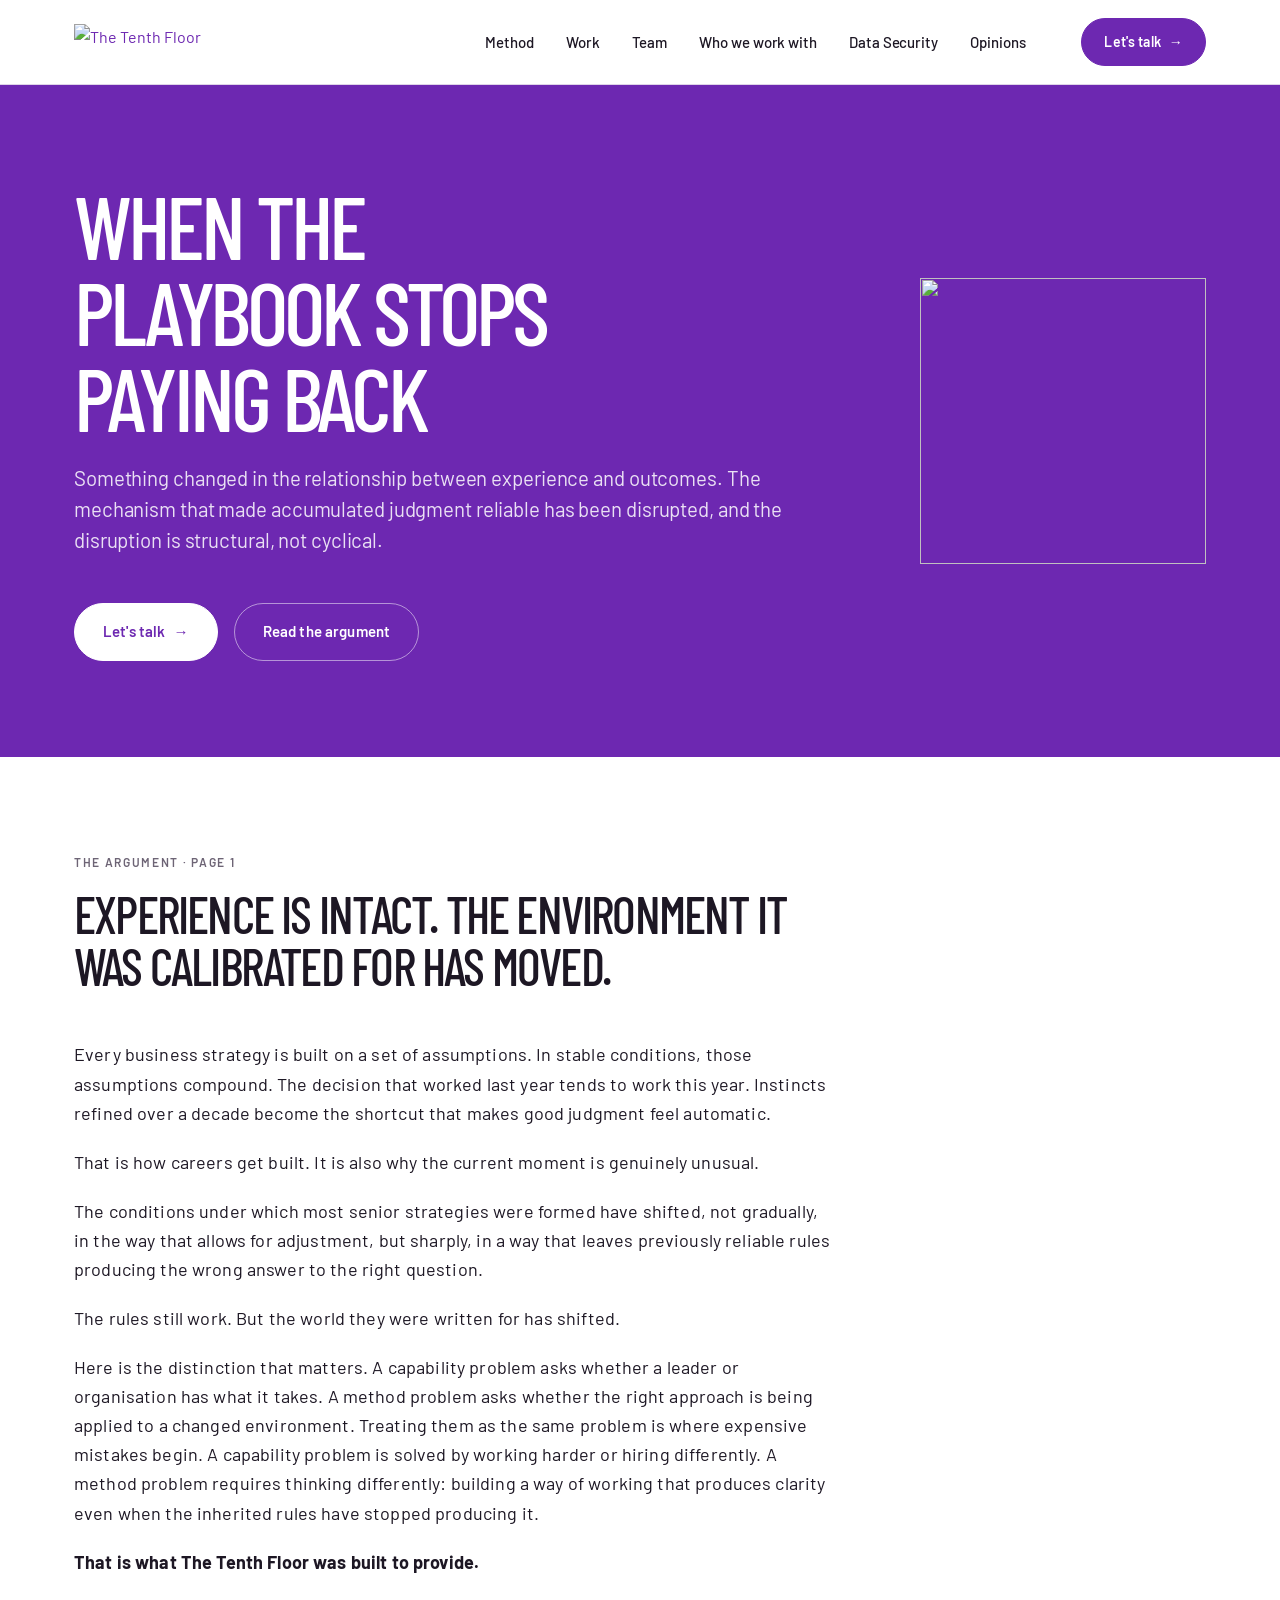
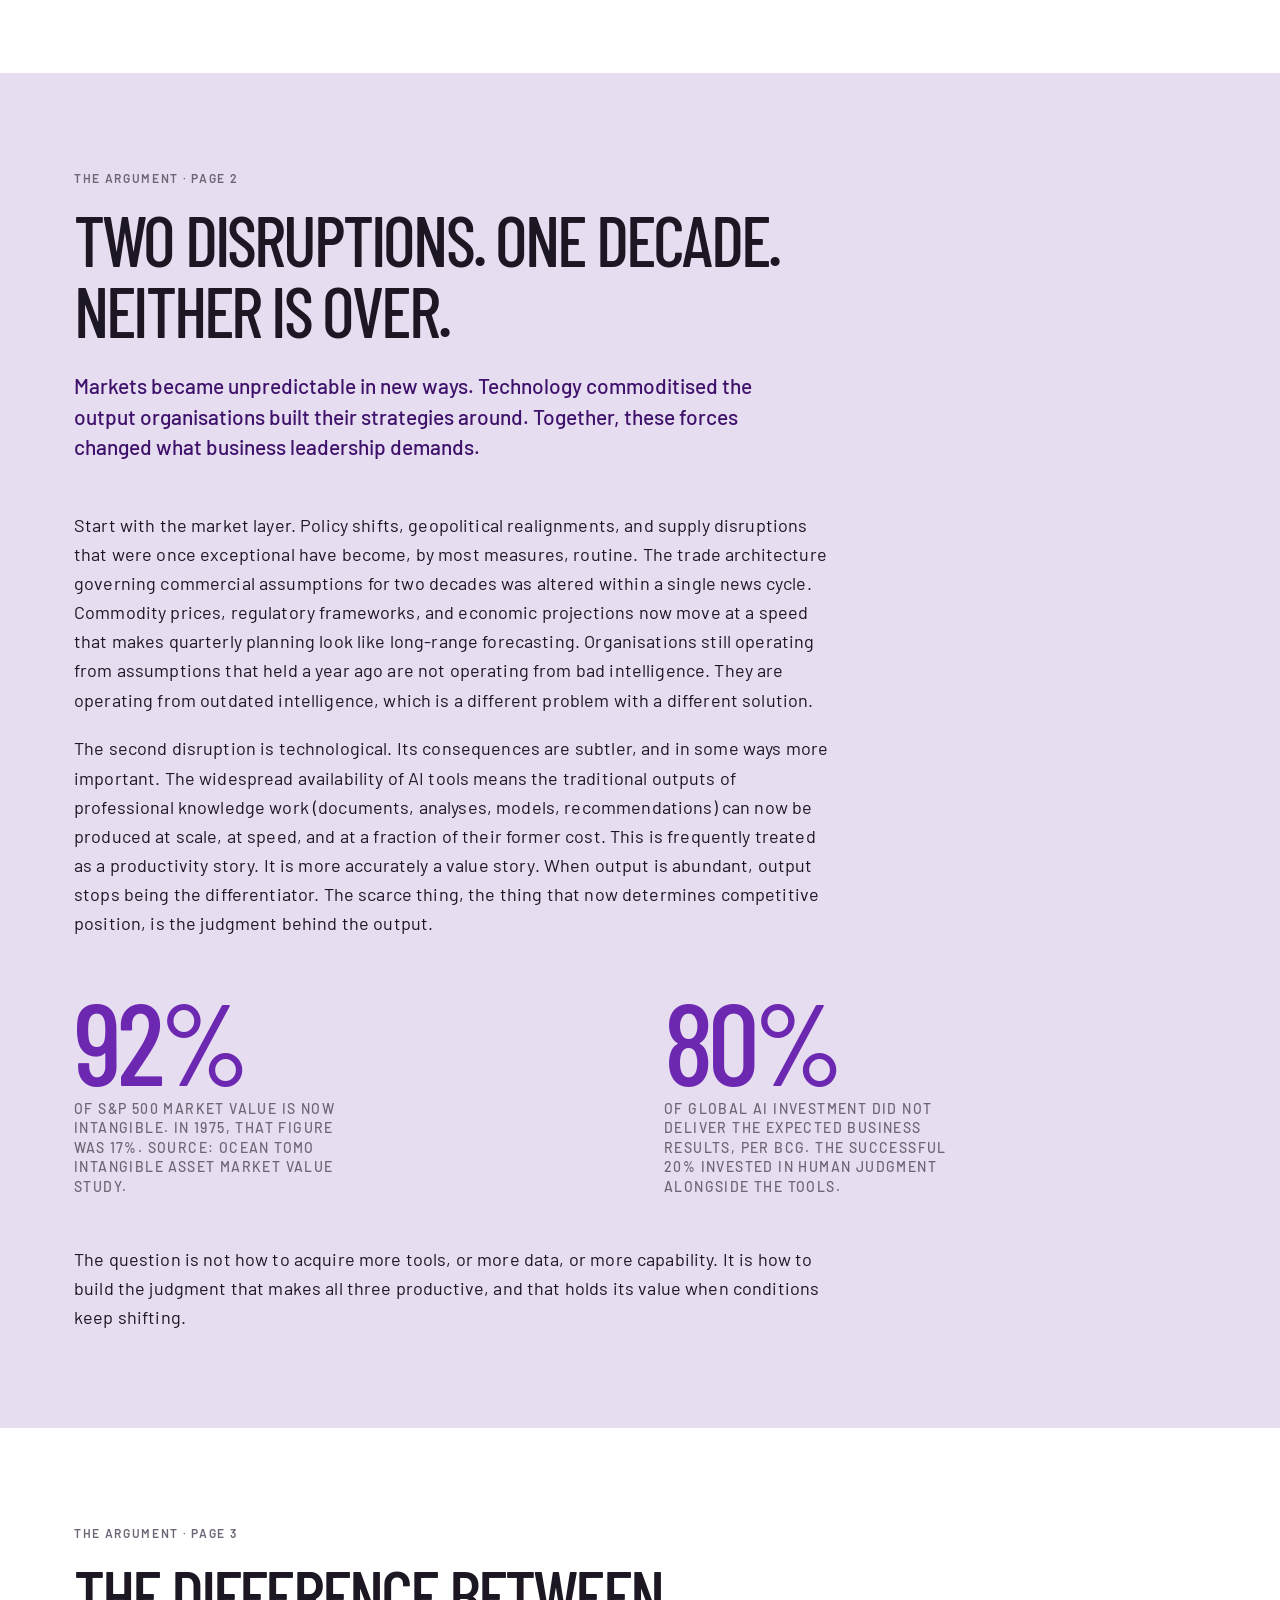
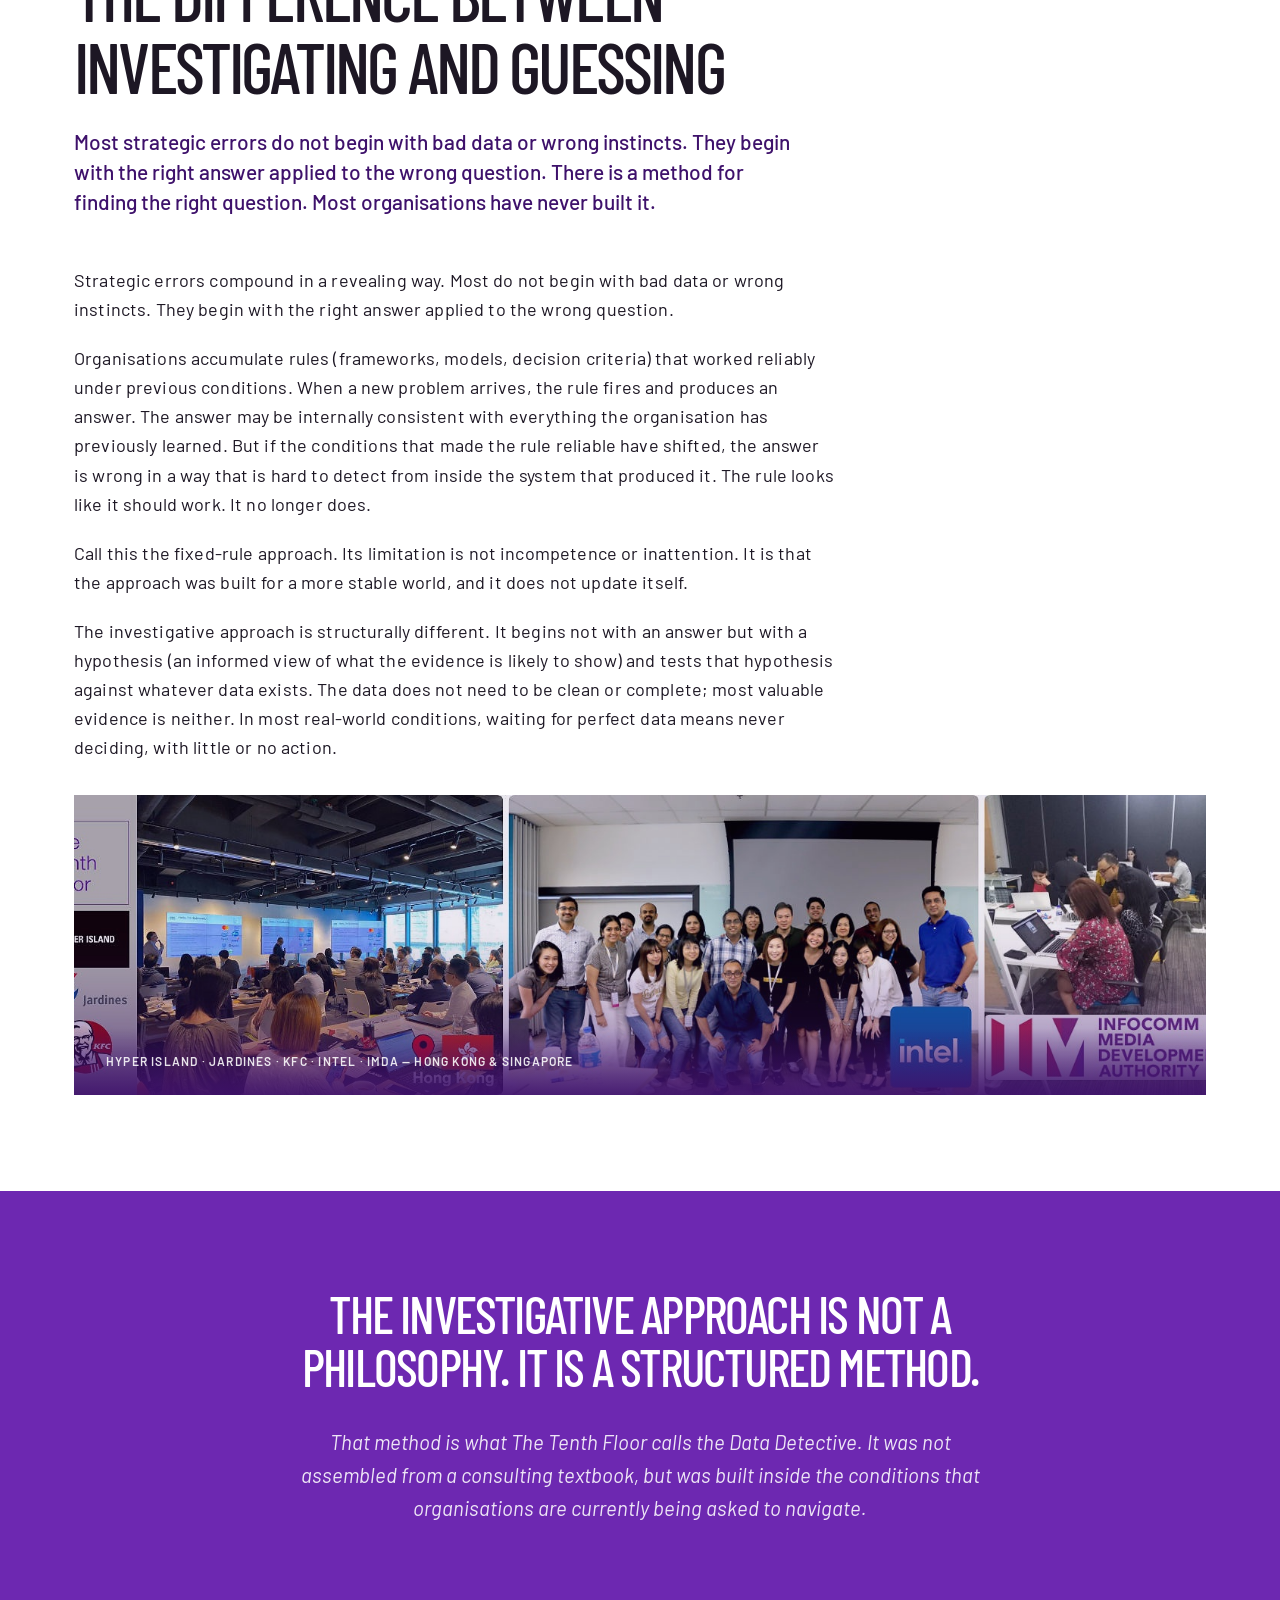
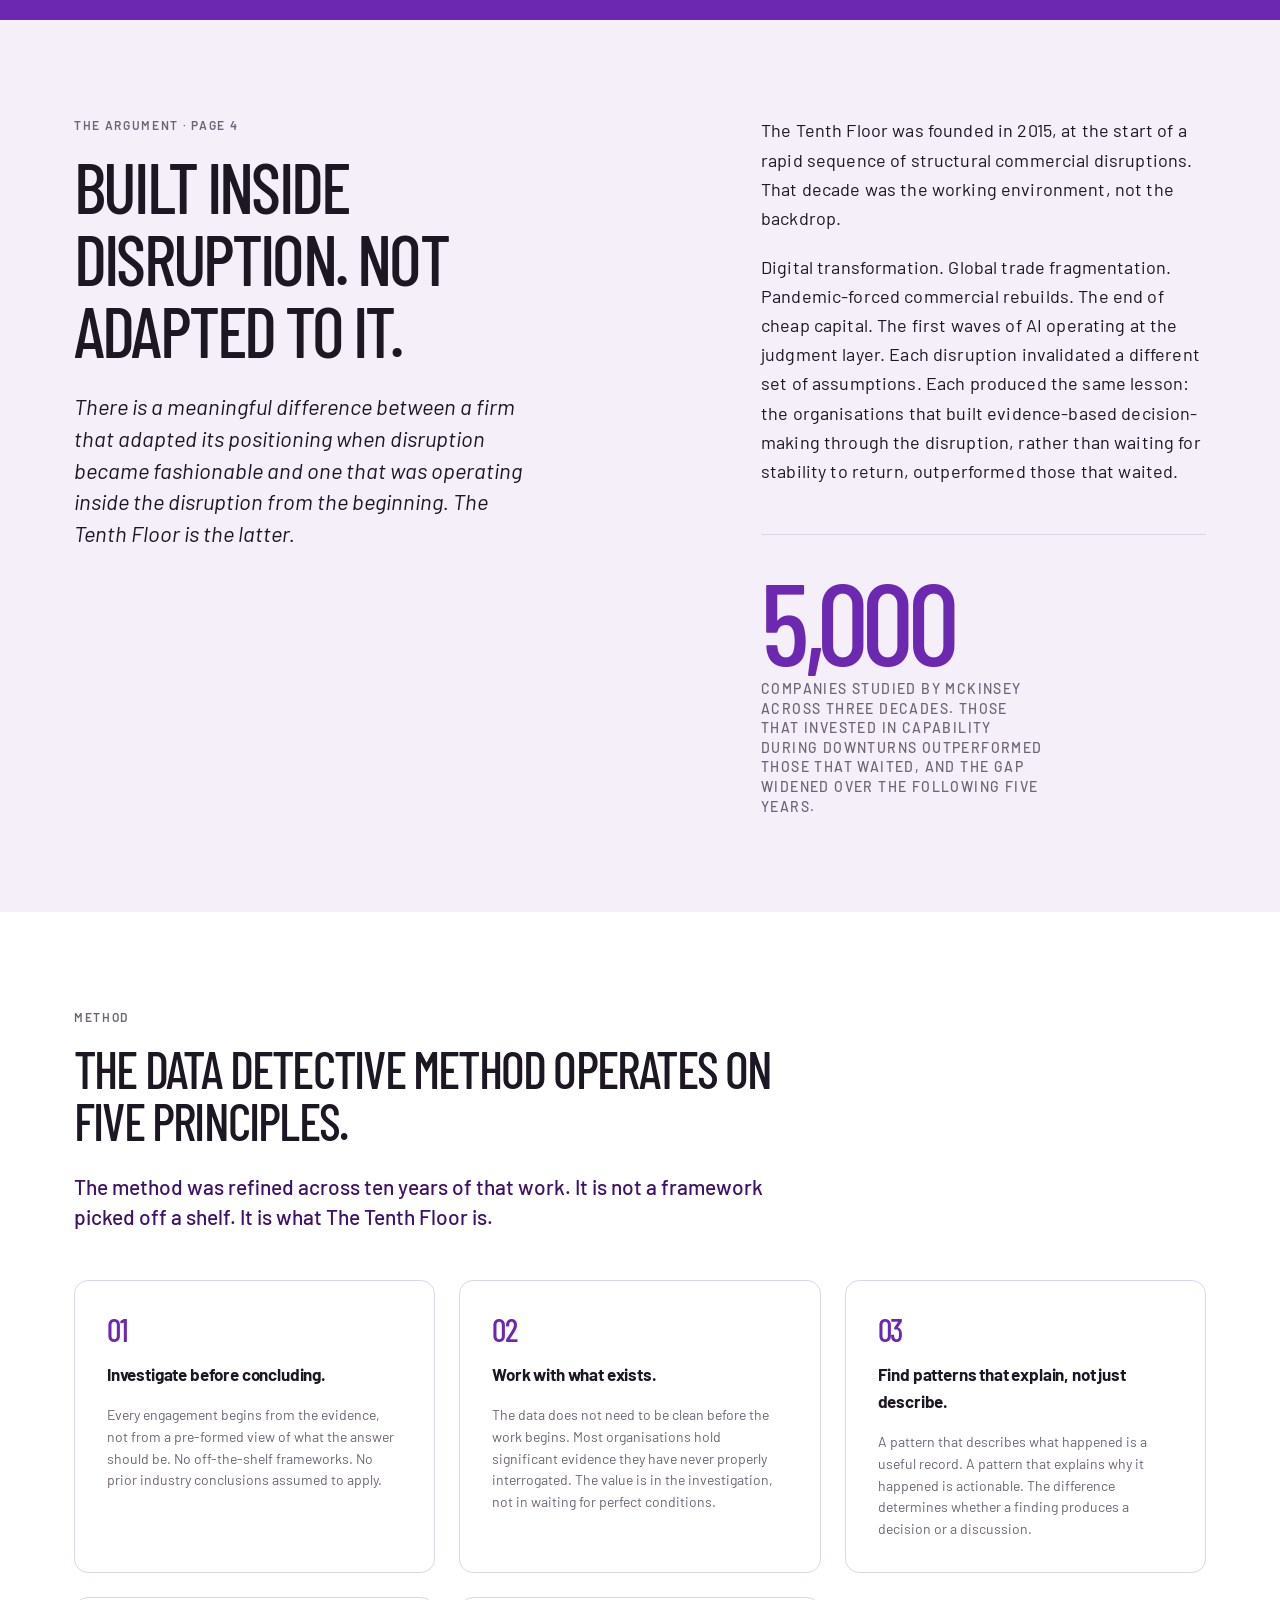
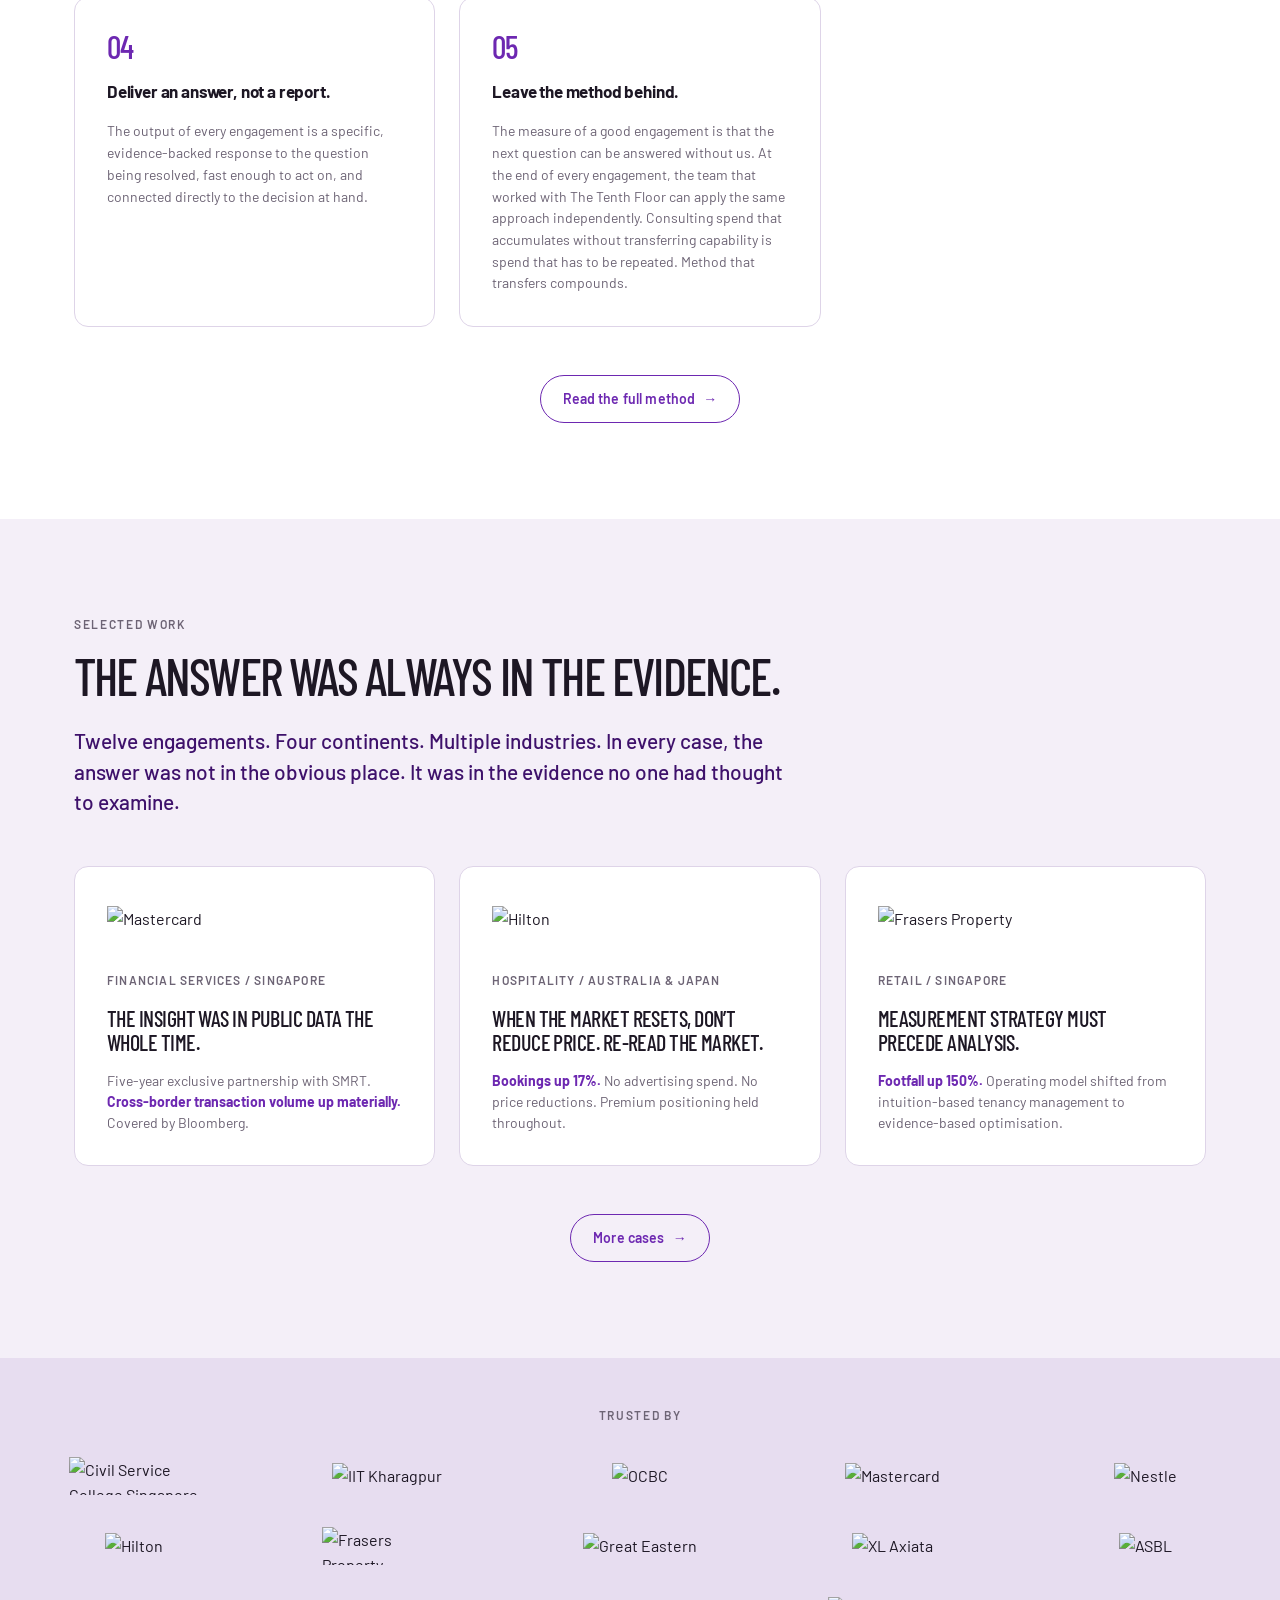
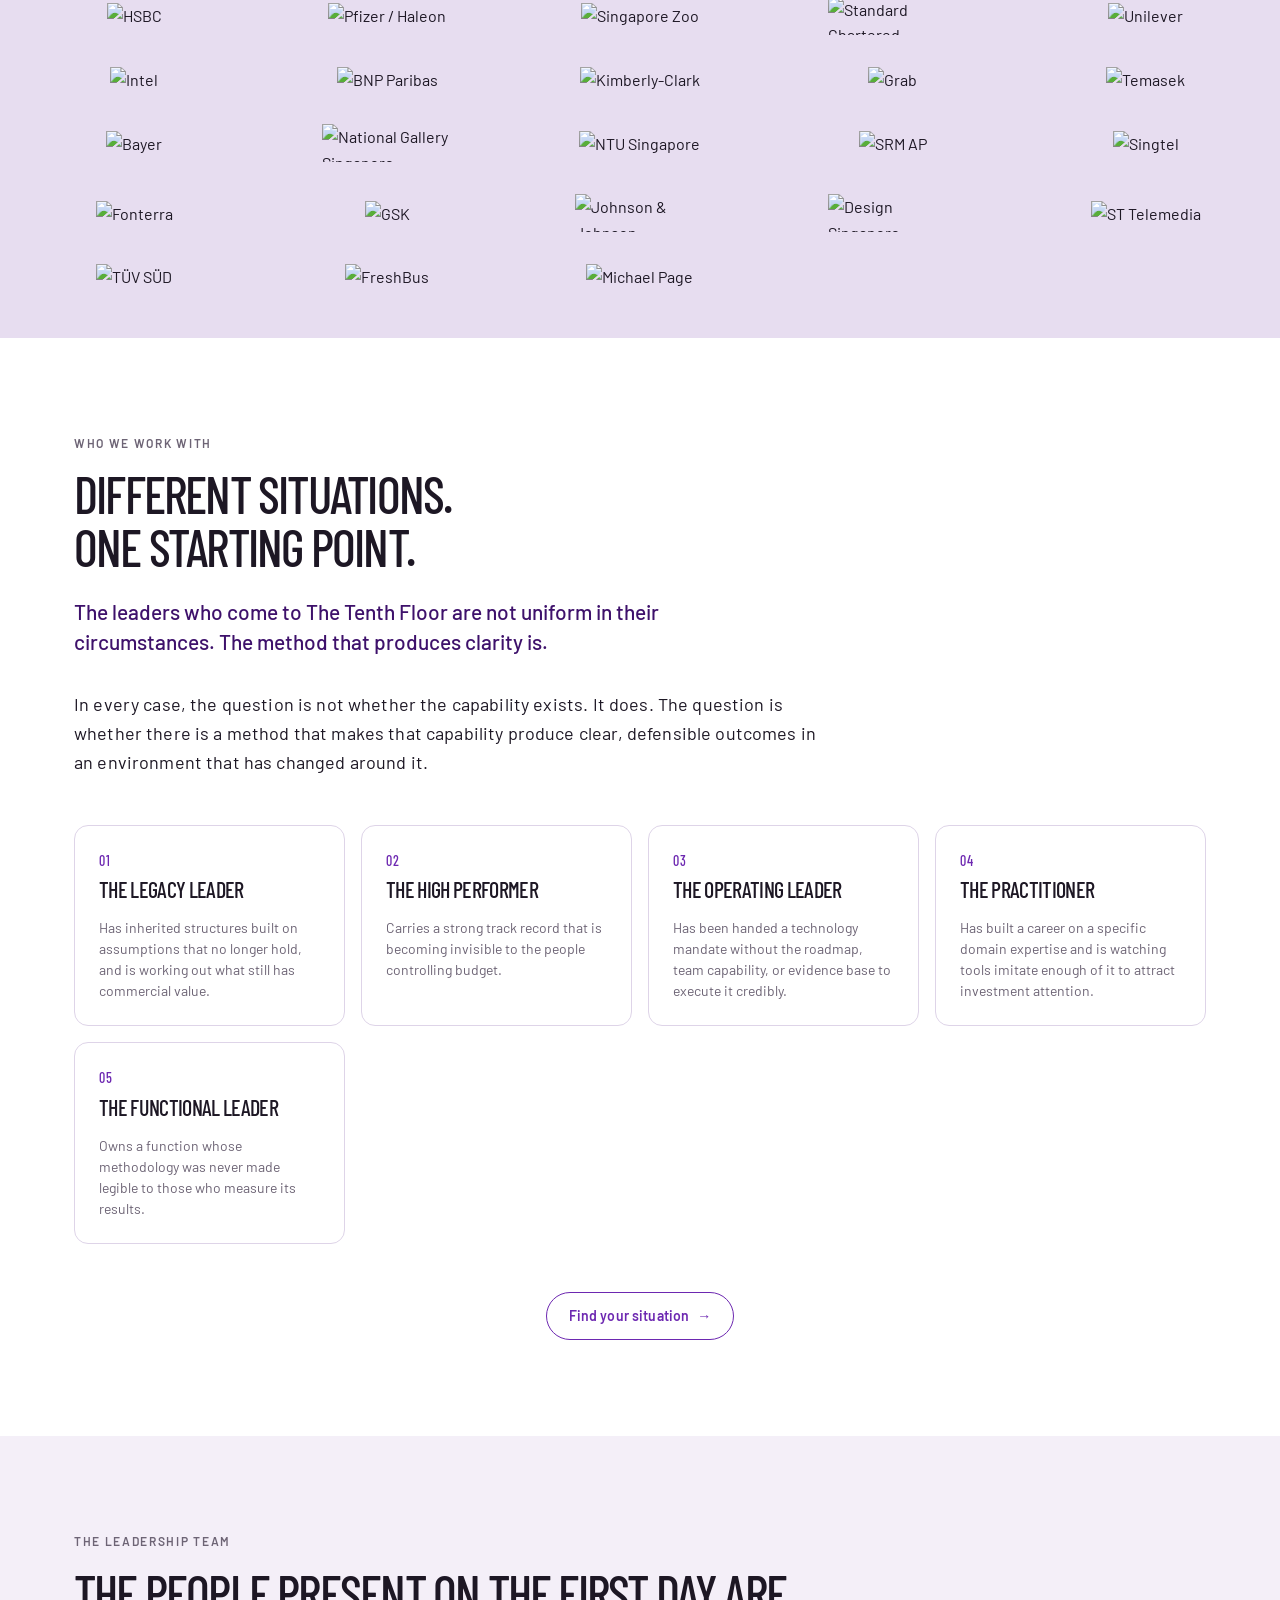
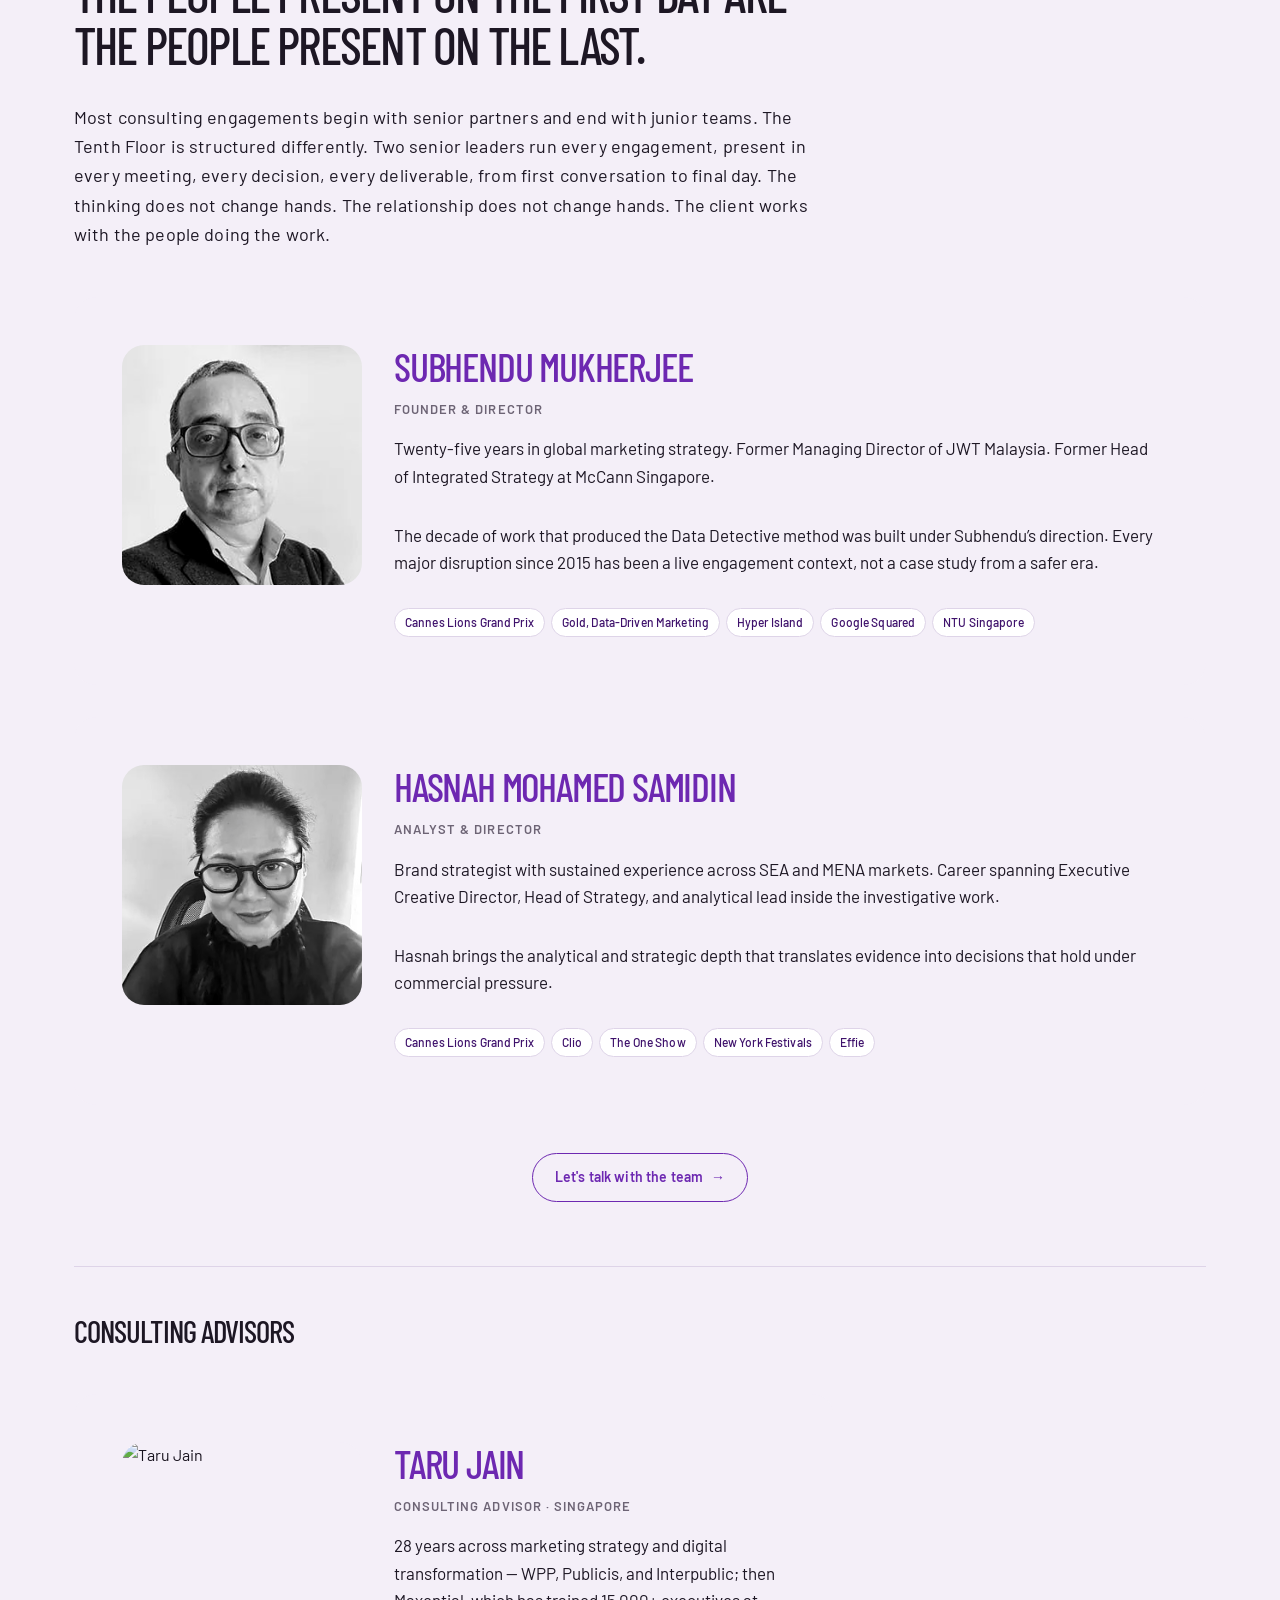
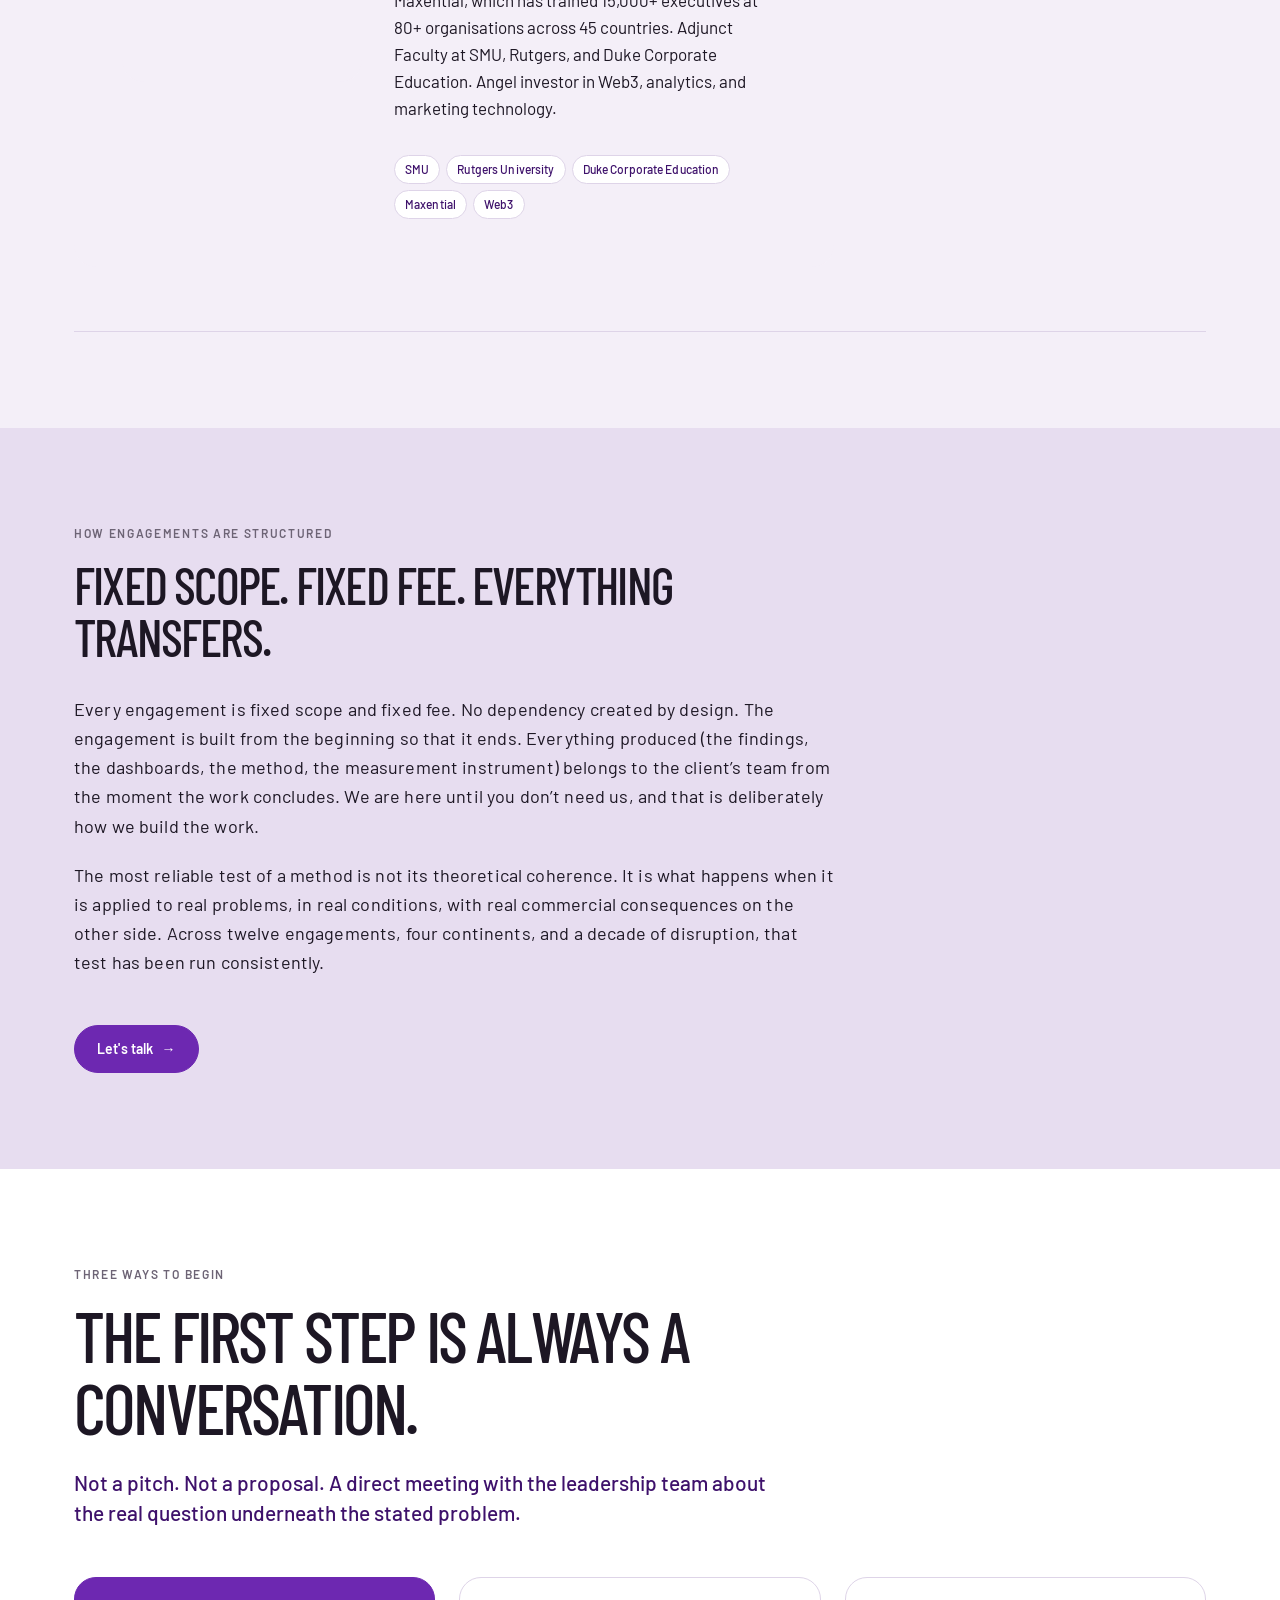
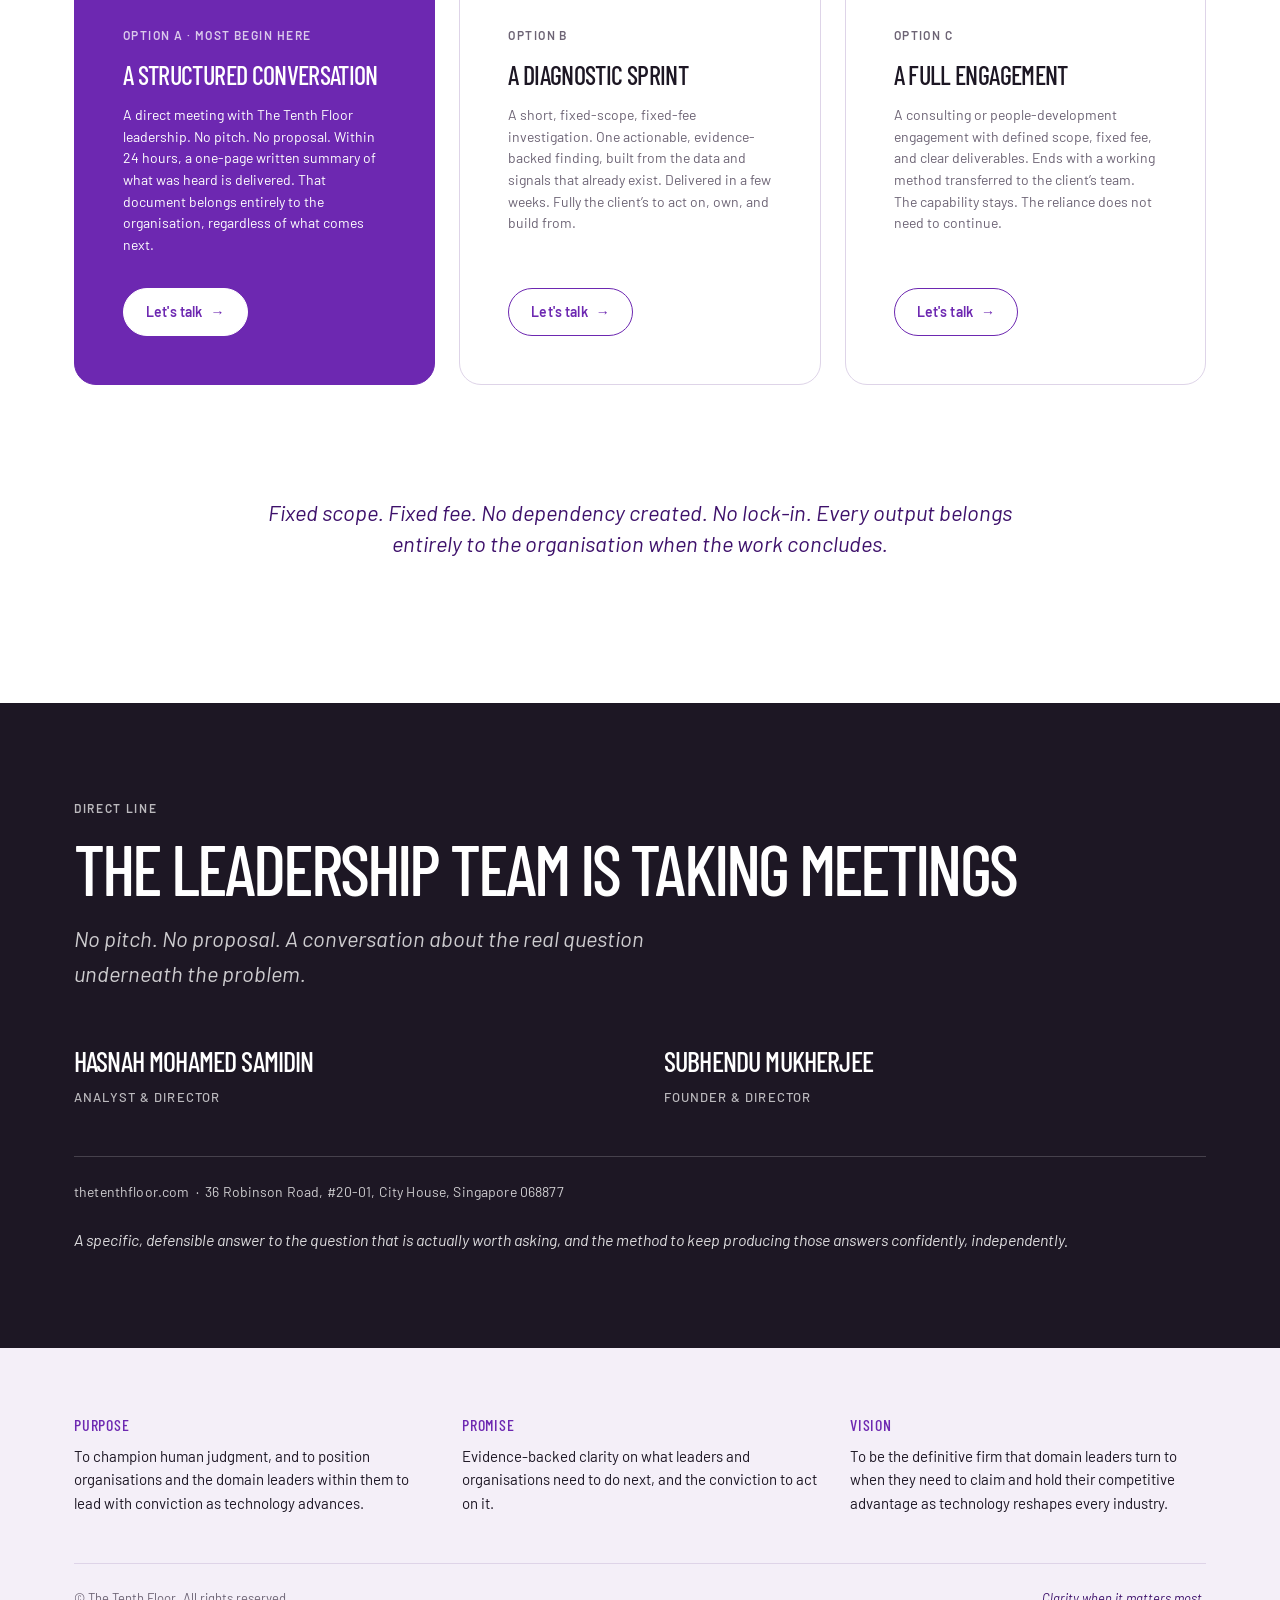
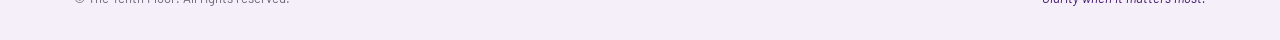
==== commit 833ca9de: "Update homepage and data-security page with latest content edits - index.html: added new client logo" ====
--- a/index.html
+++ b/index.html
@@ -440,9 +440,9 @@
   right: var(--gutter);
   top: 50%;
   transform: translateY(-50%);
-  height: 220px;
-  width: 220px;
-  opacity: 0.18;
+  height: 286px;
+  width: 286px;
+  opacity: 1;
   pointer-events: none;
 }
 
@@ -1959,12 +1959,14 @@
   <div class="strip__inner">
     <div class="strip__label eyebrow reveal">Trusted by</div>
     <div class="strip__grid reveal">
+      <img src="https://ik.imagekit.io/ztdjsu12hs/TTF/Civil_Service_College_Singapore.png" alt="Civil Service College Singapore">
+      <img src="https://ik.imagekit.io/ztdjsu12hs/TTF/IIT%20KGP%20Logo.png" alt="IIT Kharagpur">
       <img src="https://ik.imagekit.io/ztdjsu12hs/TTF/ocbc.png" alt="OCBC">
       <img src="https://ik.imagekit.io/ztdjsu12hs/TTF/mastercard.png" alt="Mastercard">
       <img src="https://ik.imagekit.io/ztdjsu12hs/TTF/nestle.png" alt="Nestle">
       <img src="https://ik.imagekit.io/ztdjsu12hs/TTF/hilton.png" alt="Hilton">
       <img src="https://ik.imagekit.io/ztdjsu12hs/TTF/Frasers.png" alt="Frasers Property">
-      <img src="https://ik.imagekit.io/ztdjsu12hs/TTF/great%20eastern.png" alt="Great Eastern">
+      <img src="https://ik.imagekit.io/ztdjsu12hs/TTF/great%20eastern.png" alt="Great Eastern" style="max-height:56px;max-width:160px">
       <img src="https://ik.imagekit.io/ztdjsu12hs/TTF/axiata.png" alt="XL Axiata">
       <img src="https://ik.imagekit.io/ztdjsu12hs/TTF/ASBL.jpg" alt="ASBL" class="is-asbl">
       <img src="https://ik.imagekit.io/ztdjsu12hs/TTF/hsbc.png" alt="HSBC">
@@ -1979,6 +1981,17 @@
       <img src="https://ik.imagekit.io/ztdjsu12hs/TTF/temasek.png" alt="Temasek">
       <img src="https://ik.imagekit.io/ztdjsu12hs/TTF/bayer.png" alt="Bayer">
       <img src="https://ik.imagekit.io/ztdjsu12hs/TTF/national_gallery_singapore.png" alt="National Gallery Singapore">
+      <img src="https://ik.imagekit.io/ztdjsu12hs/TTF/NTU%20SG%20logo.png" alt="NTU Singapore">
+      <img src="https://ik.imagekit.io/ztdjsu12hs/TTF/SRM%20AP%20logo.png" alt="SRM AP">
+      <img src="https://ik.imagekit.io/ztdjsu12hs/TTF/singtel.png" alt="Singtel">
+      <img src="https://ik.imagekit.io/ztdjsu12hs/TTF/fonterra.png" alt="Fonterra">
+      <img src="https://ik.imagekit.io/ztdjsu12hs/TTF/gsk.png" alt="GSK">
+      <img src="https://ik.imagekit.io/ztdjsu12hs/TTF/johnson_and_johnson.png" alt="Johnson &amp; Johnson">
+      <img src="https://ik.imagekit.io/ztdjsu12hs/TTF/design_singapore.png" alt="Design Singapore">
+      <img src="https://ik.imagekit.io/ztdjsu12hs/TTF/ST_Telemedia_Logo.webp" alt="ST Telemedia">
+      <img src="https://ik.imagekit.io/ztdjsu12hs/TTF/tuv_sud.png" alt="TÜV SÜD">
+      <img src="https://ik.imagekit.io/ztdjsu12hs/TTF/FreshBus.png" alt="FreshBus">
+      <img src="https://ik.imagekit.io/ztdjsu12hs/TTF/michael-page.png" alt="Michael Page">
     </div>
   </div>
 </section>
@@ -1988,7 +2001,7 @@
   <div class="wrap">
     <div class="lede reveal">
       <div class="eyebrow">Who we work with</div>
-      <h2 class="display-md mt-2">Different situations. One starting point.</h2>
+      <h2 class="display-md mt-2">Different situations.<br>One starting point.</h2>
       <p class="deck">The leaders who come to The Tenth Floor are not uniform in their circumstances. The method that produces clarity is.</p>
     </div>
     <div class="editorial mt-4 reveal" style="max-width:760px">
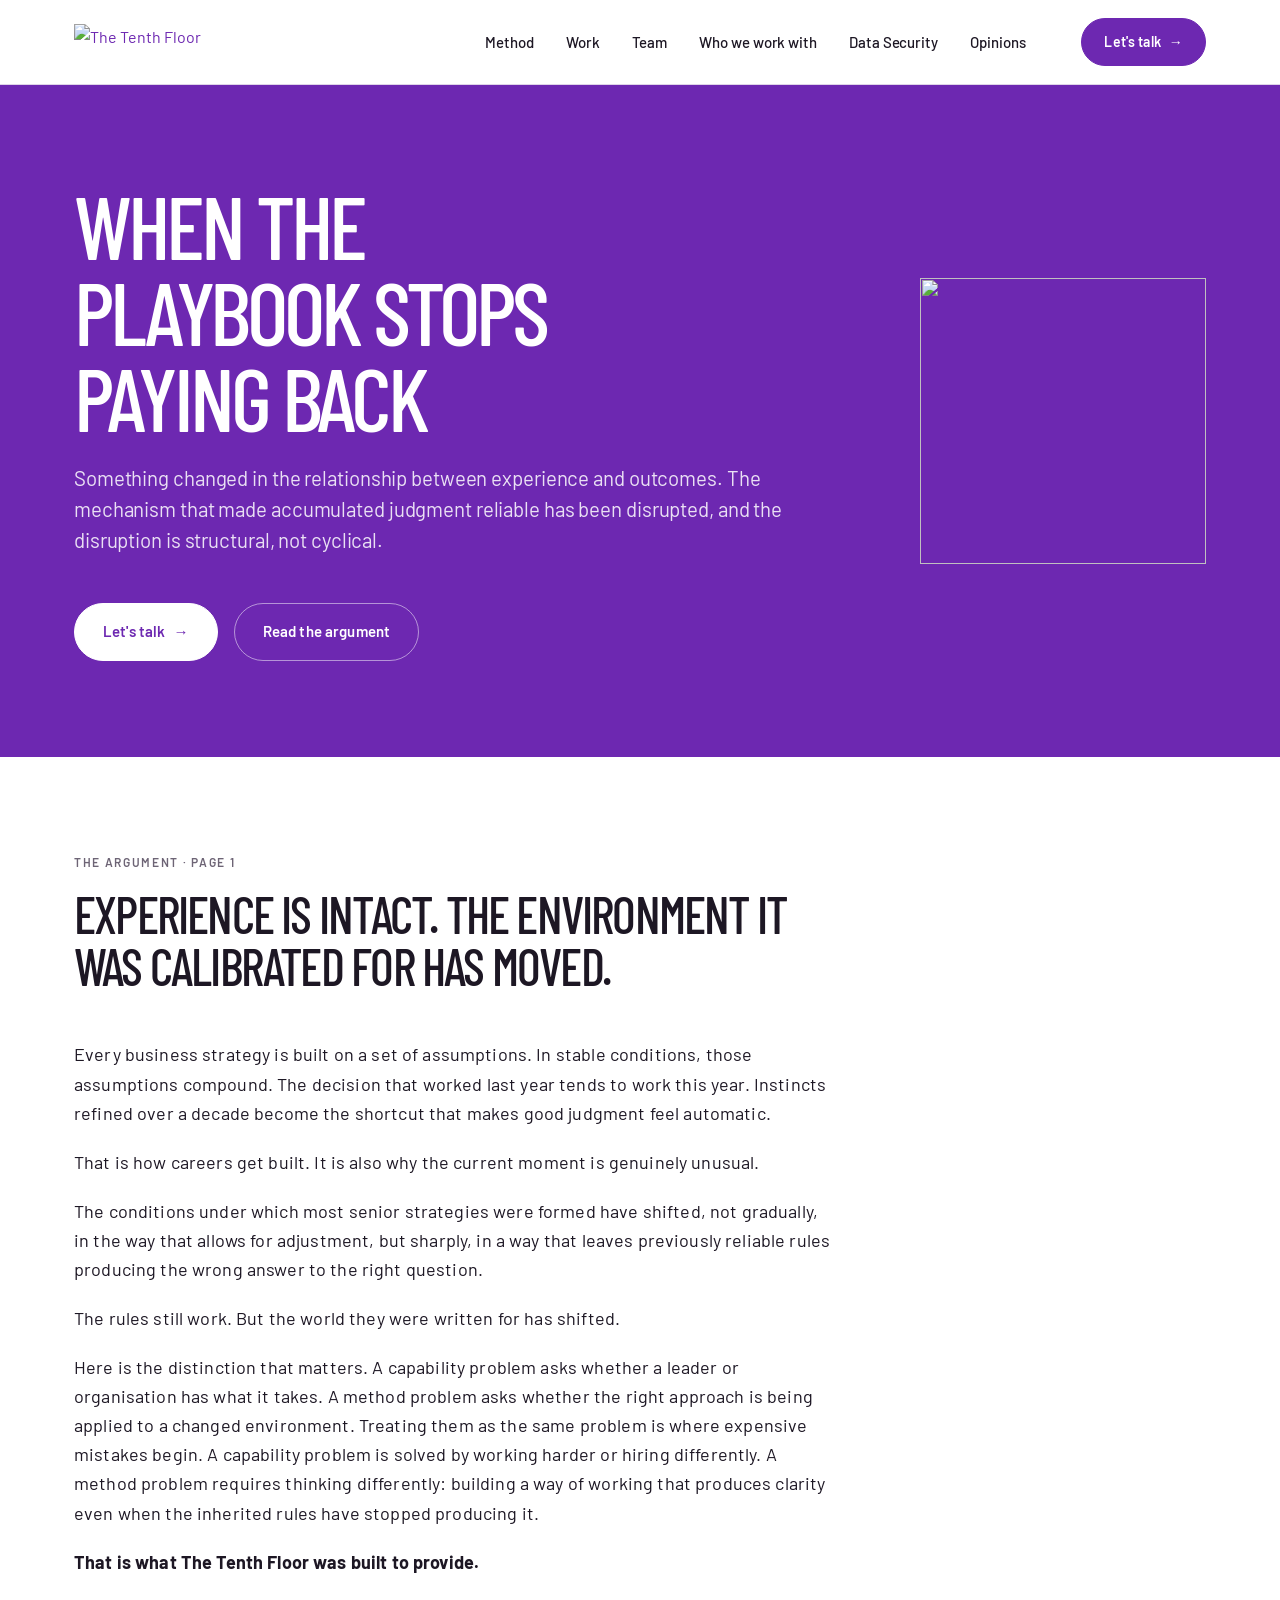
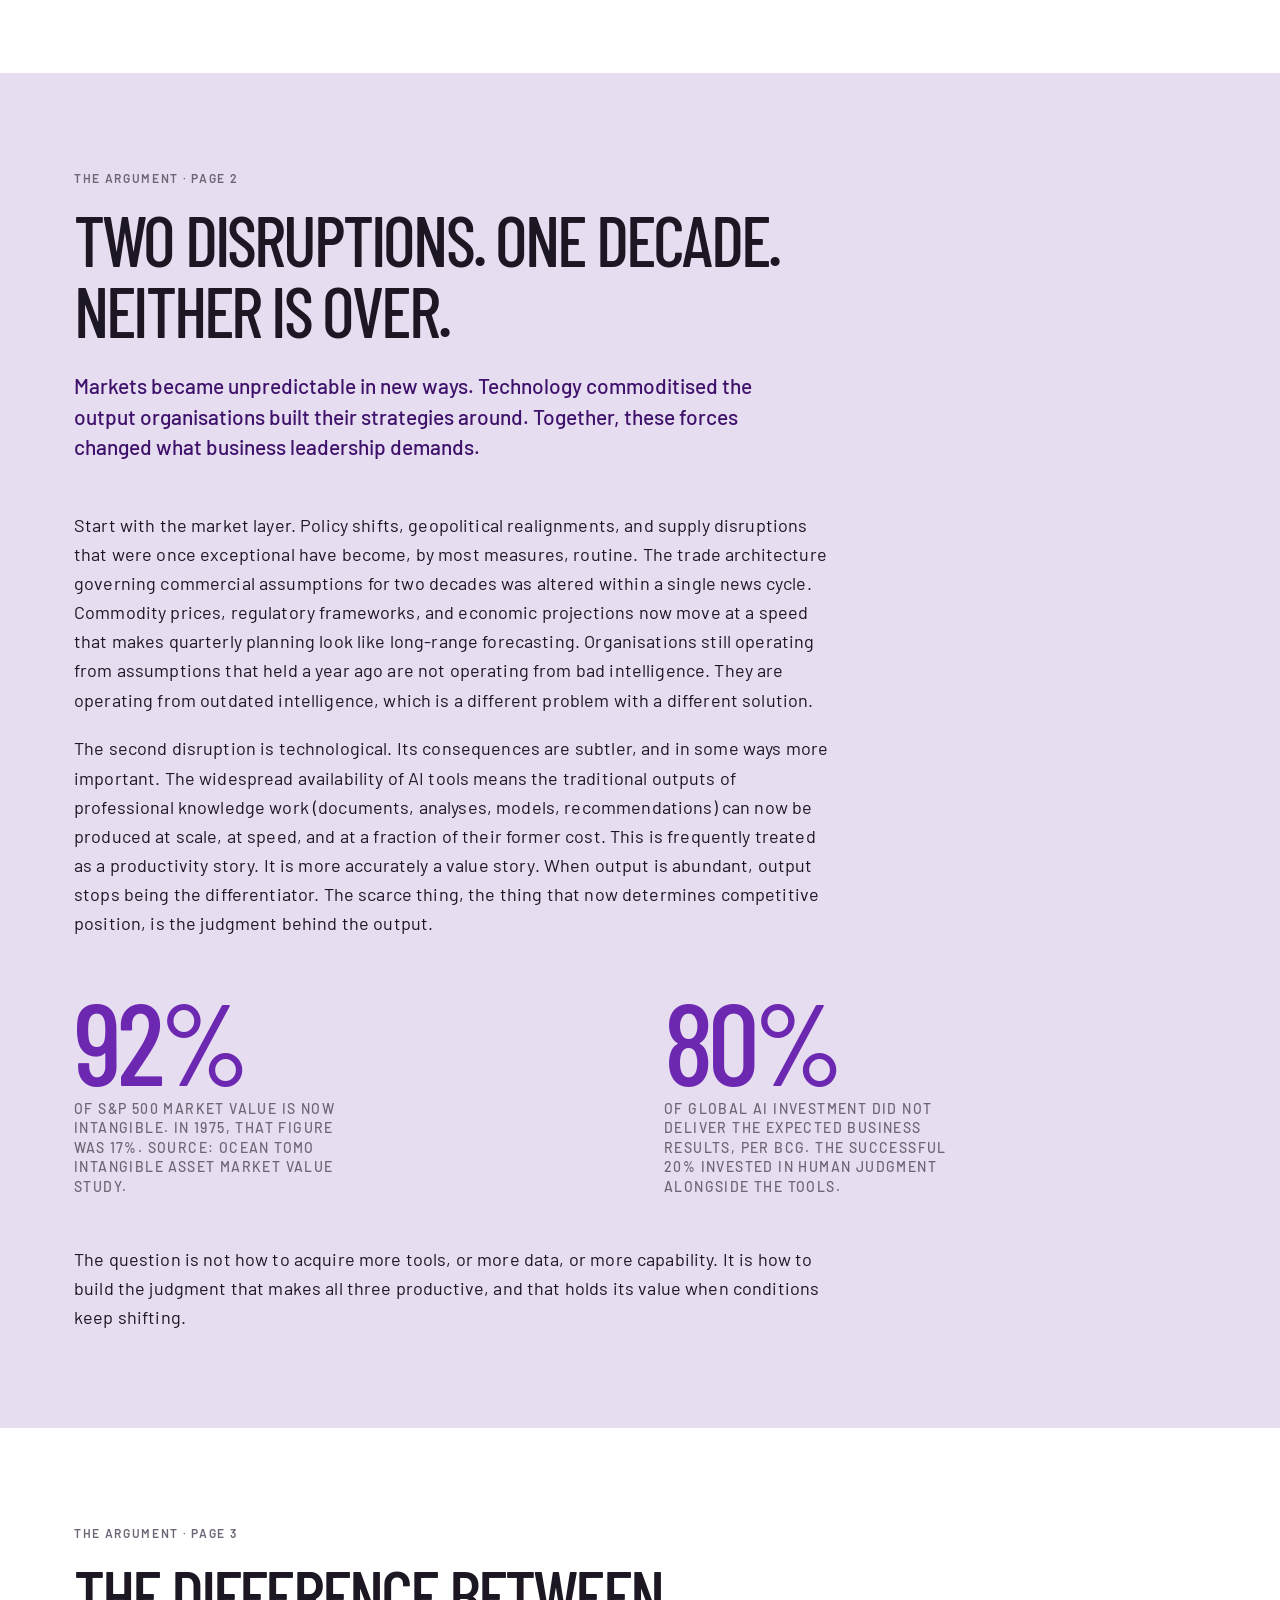
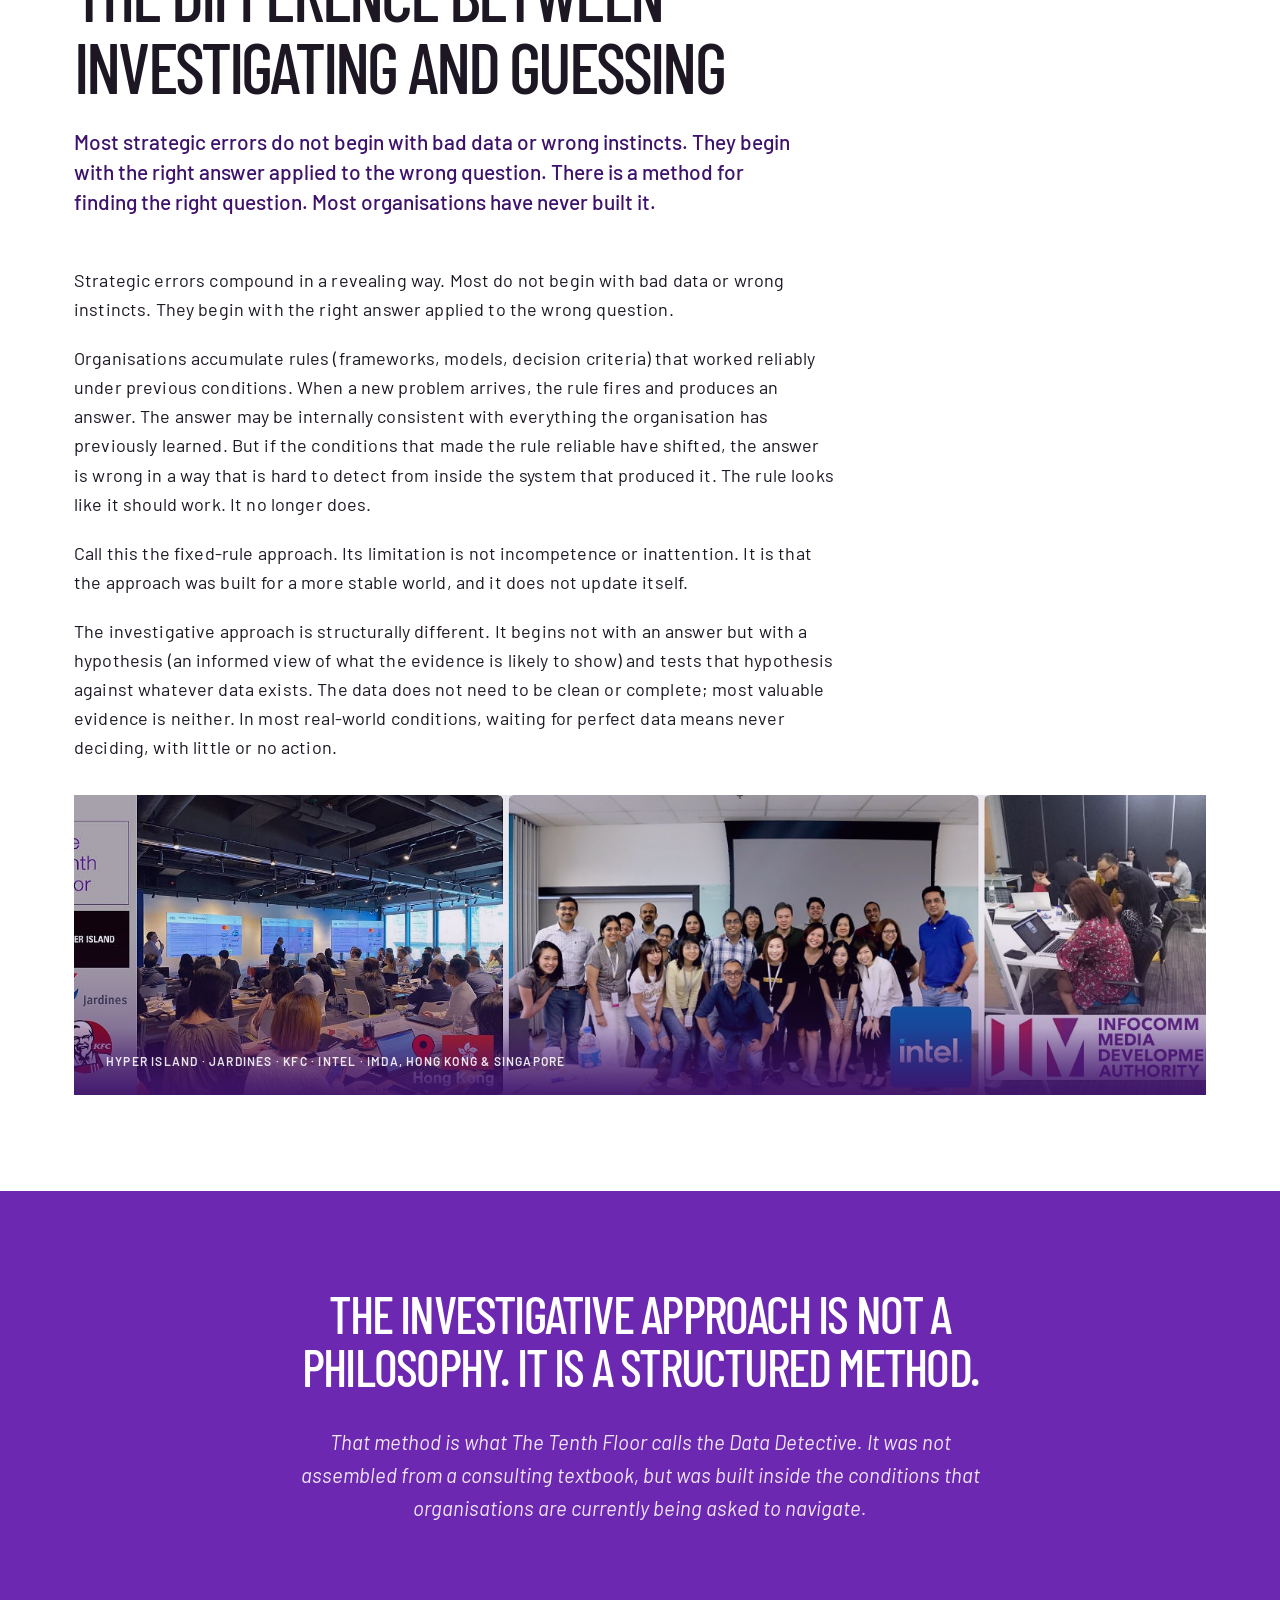
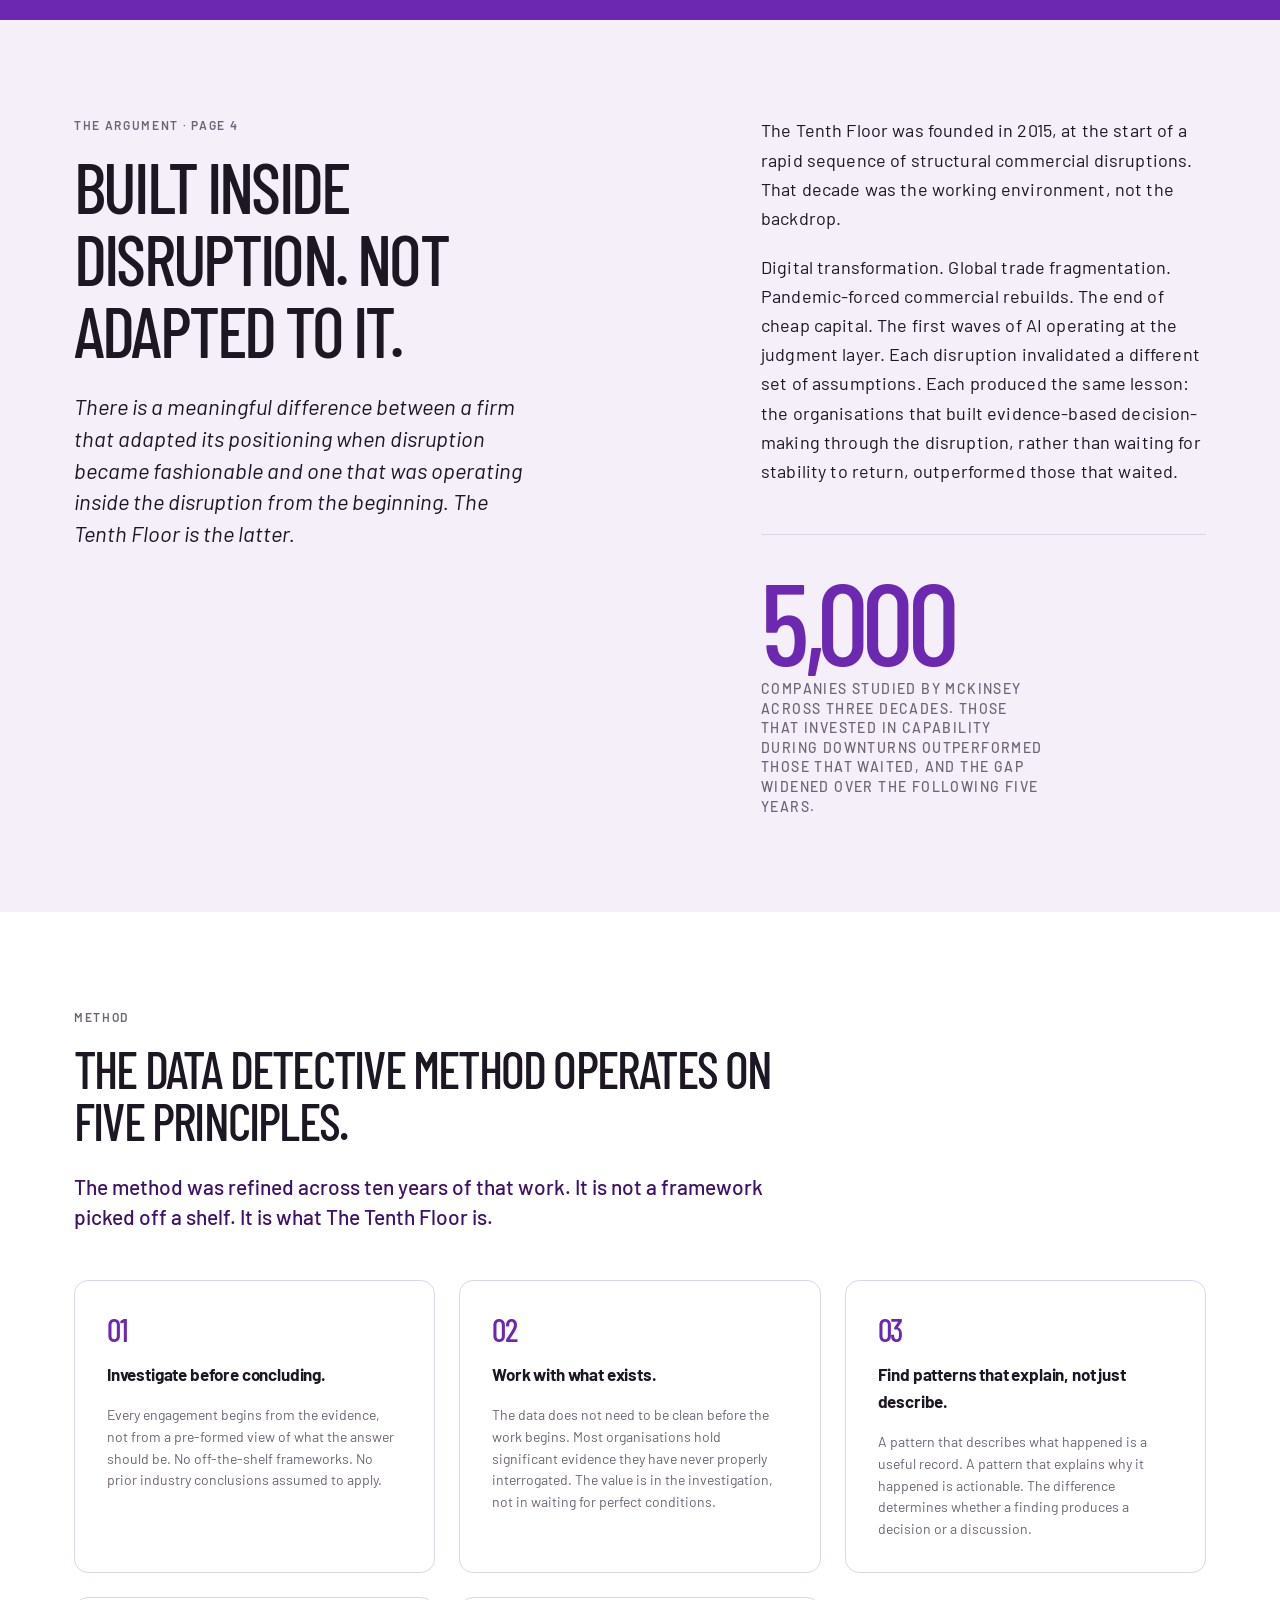
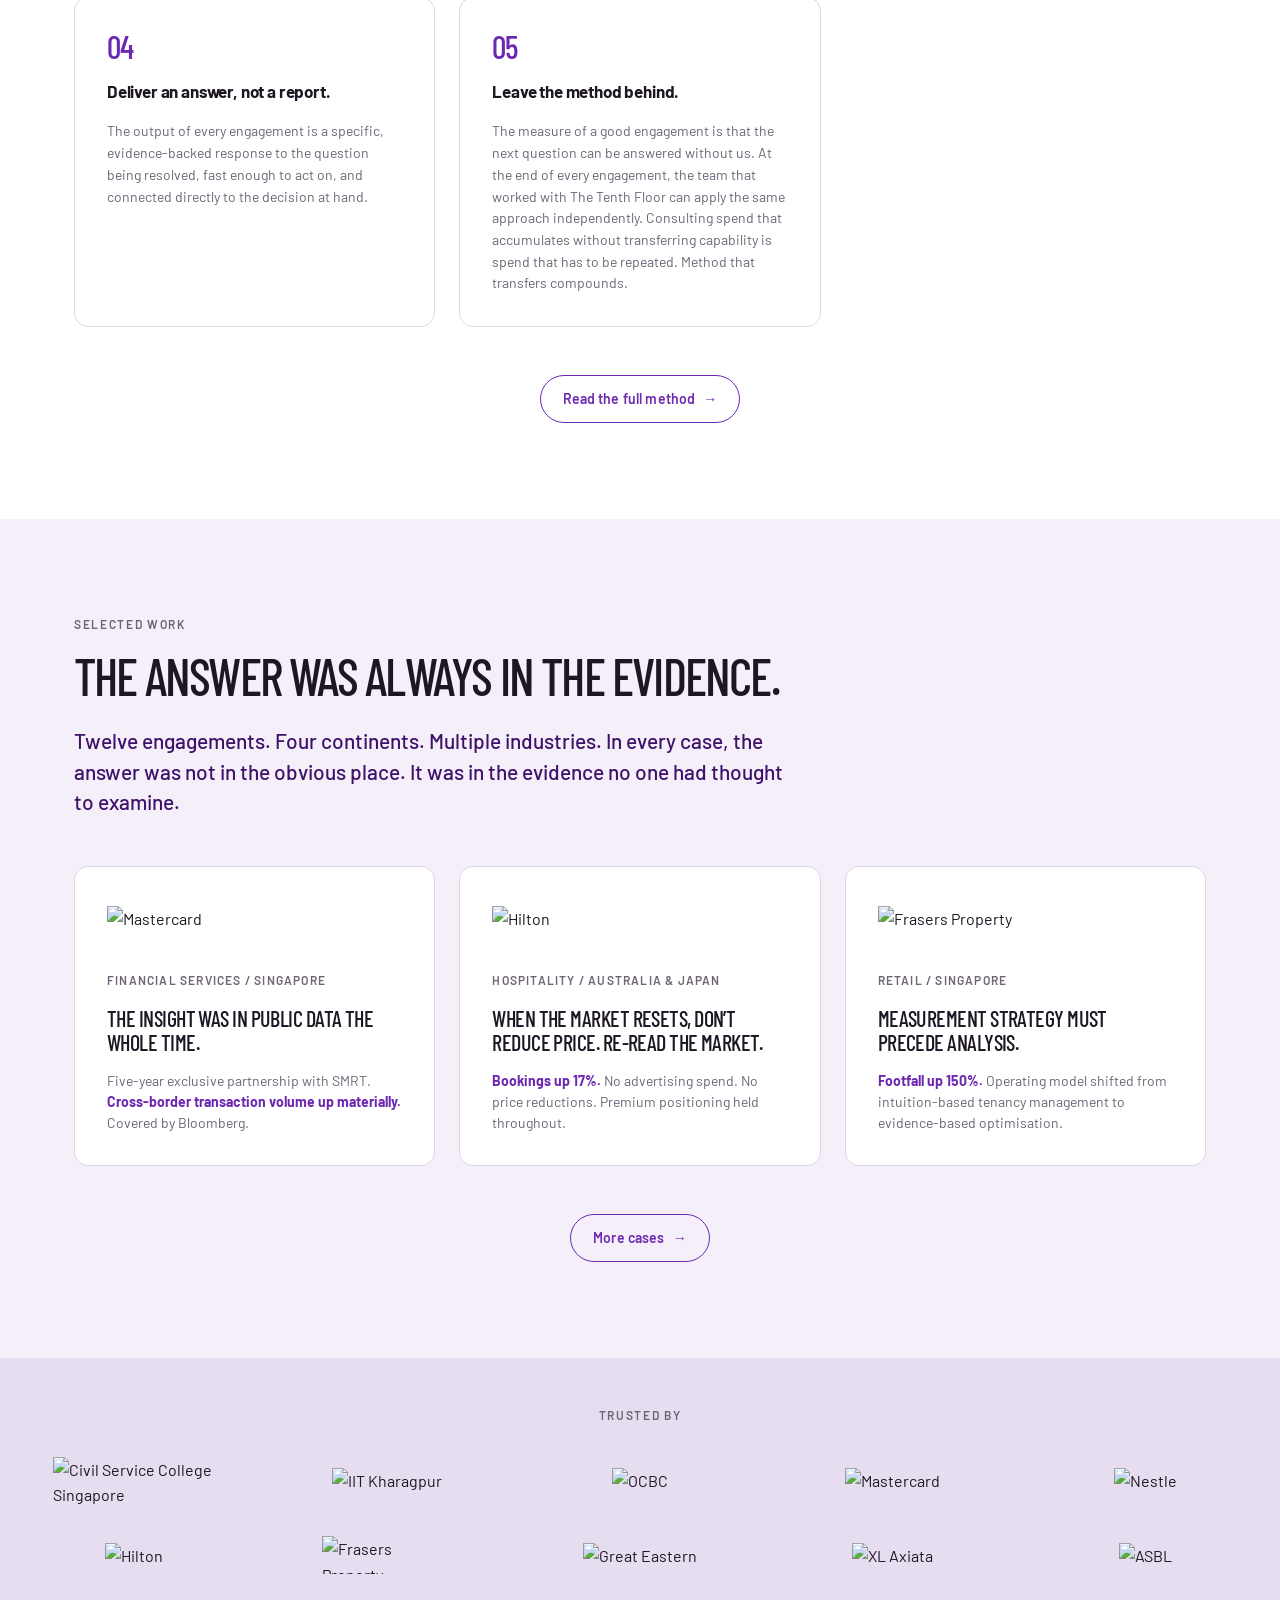
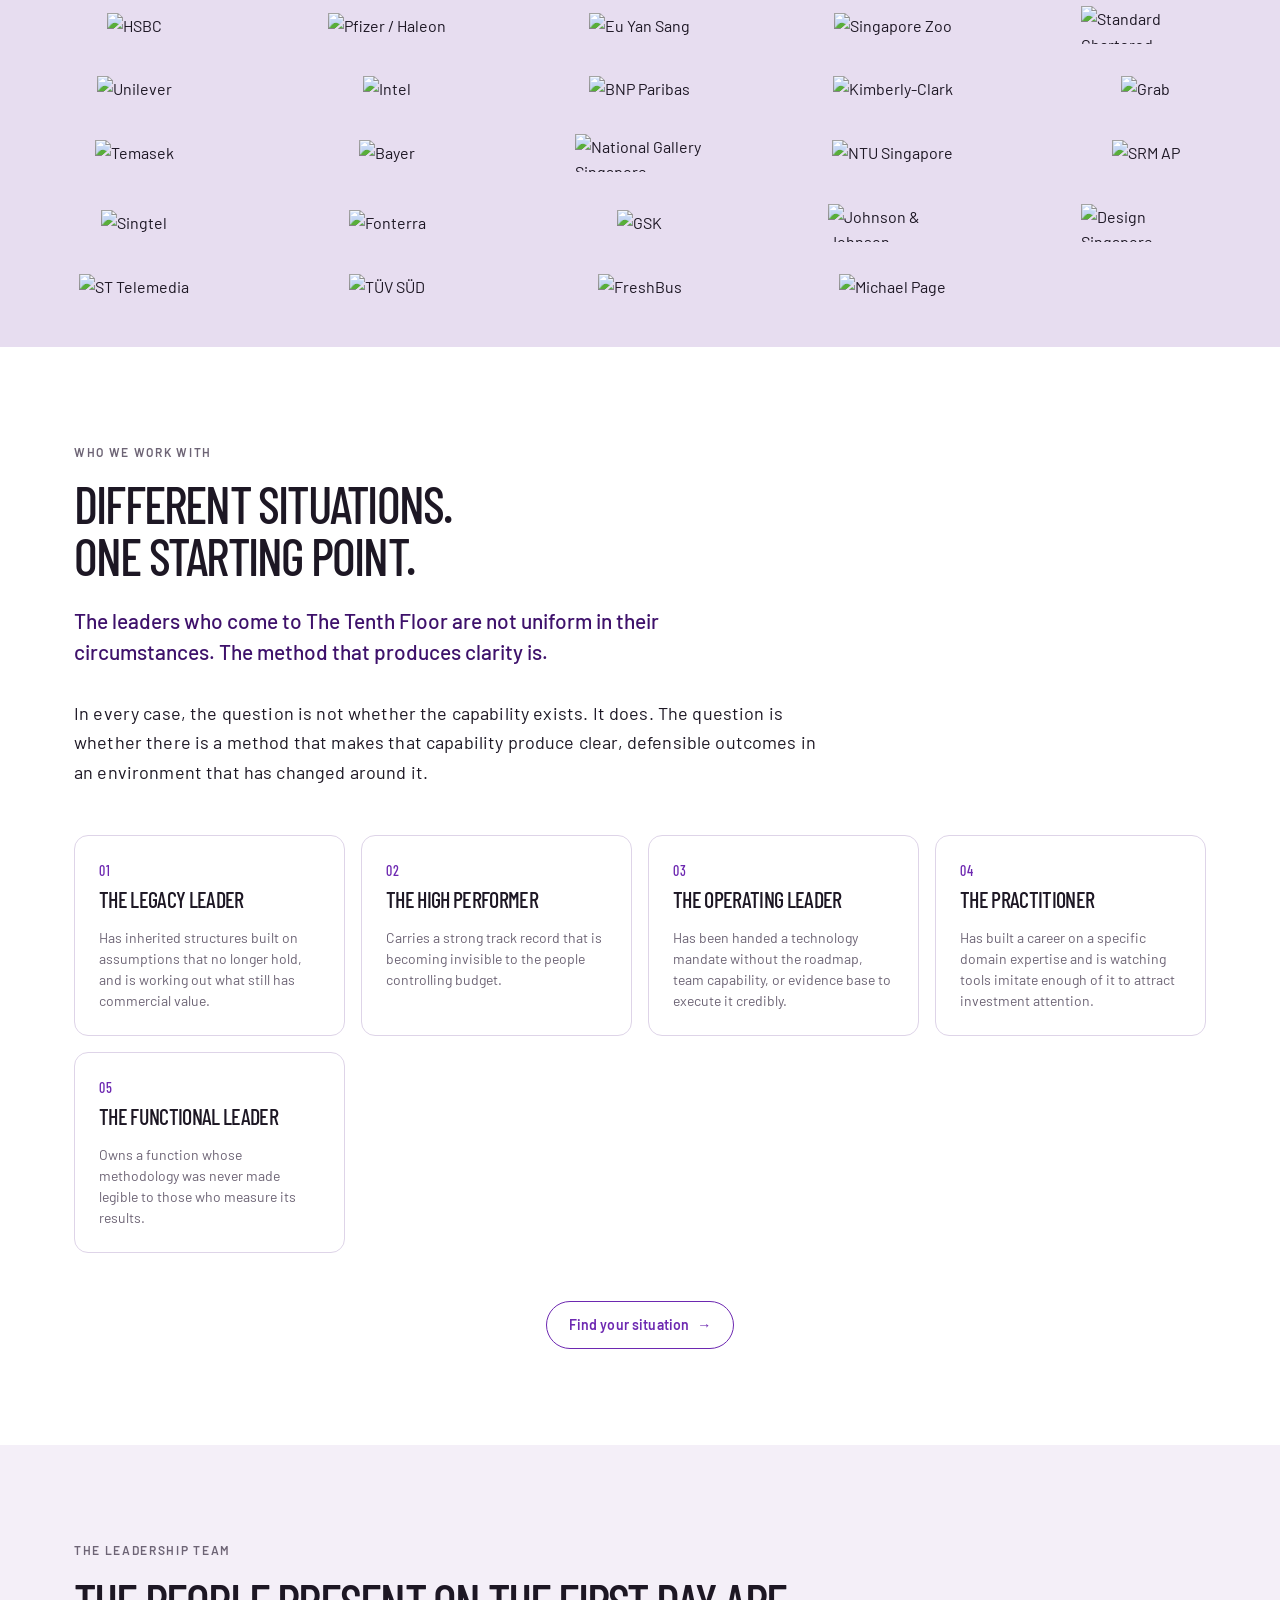
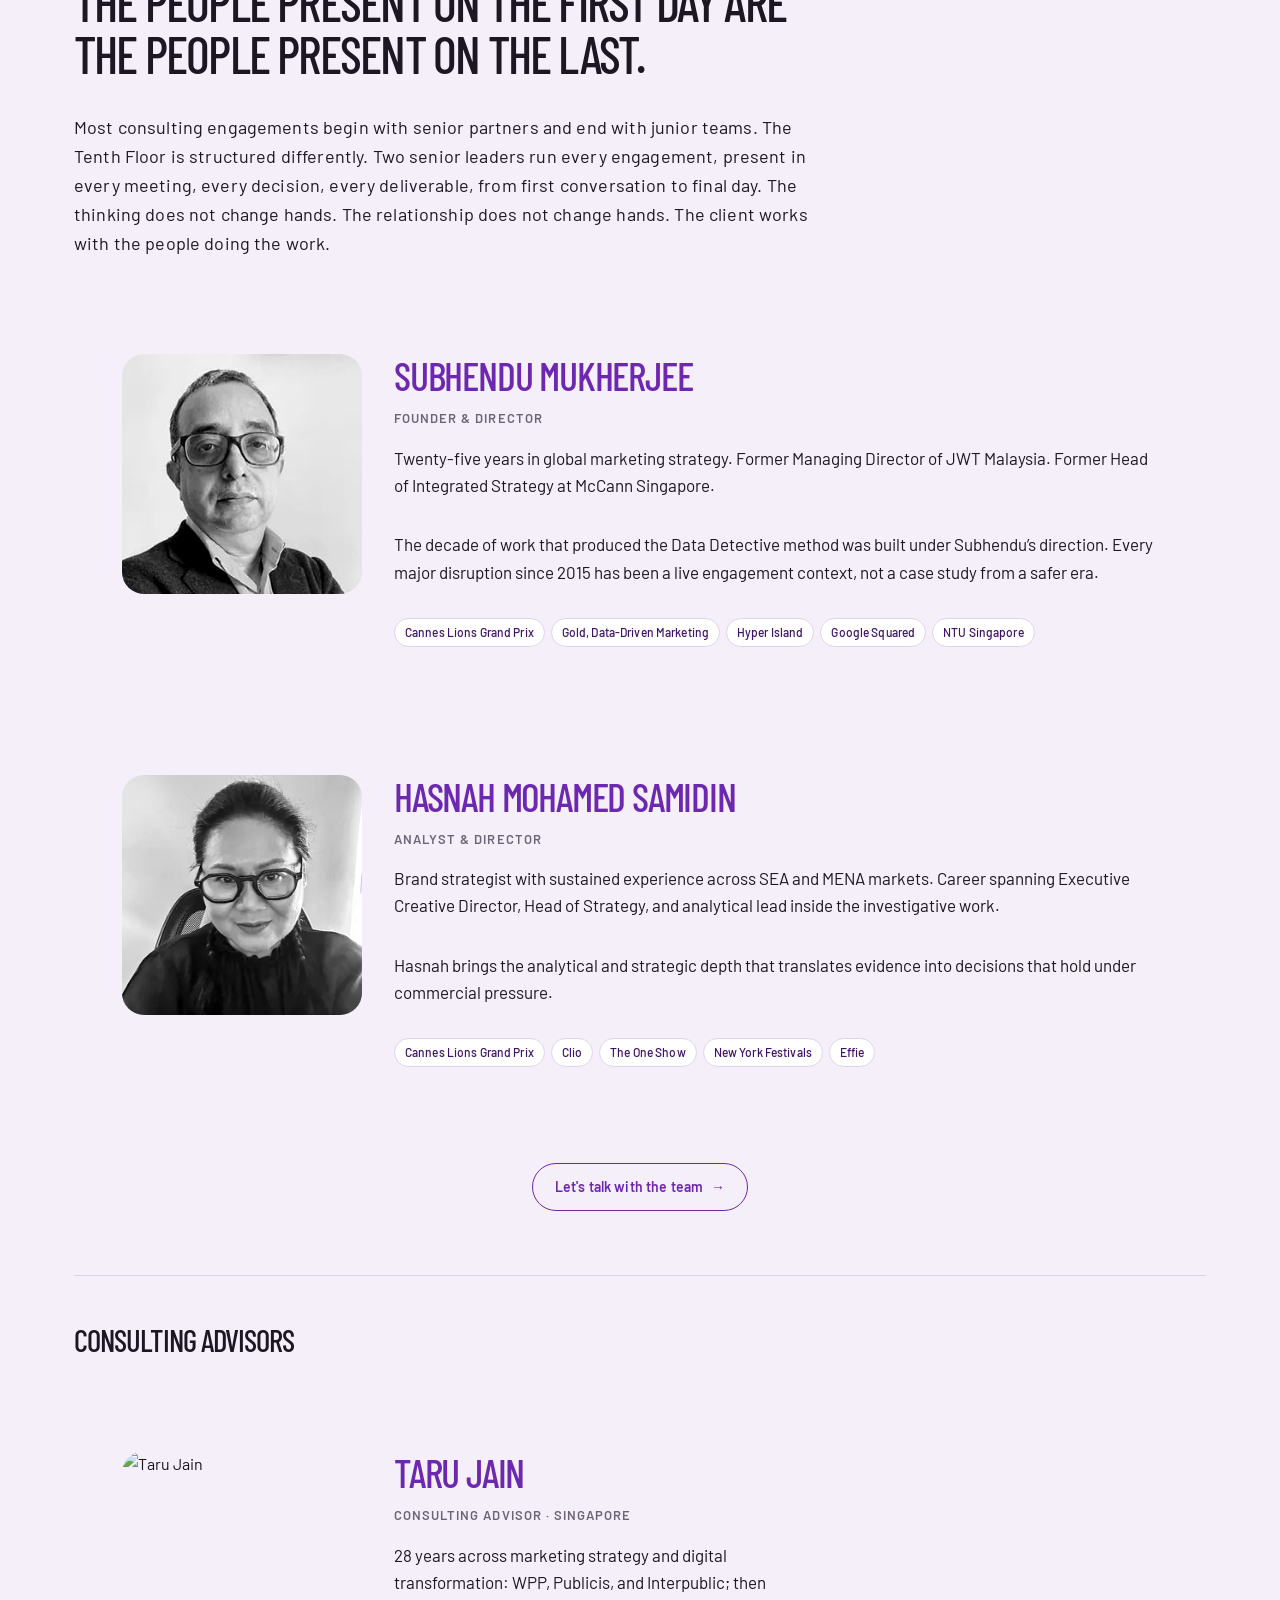
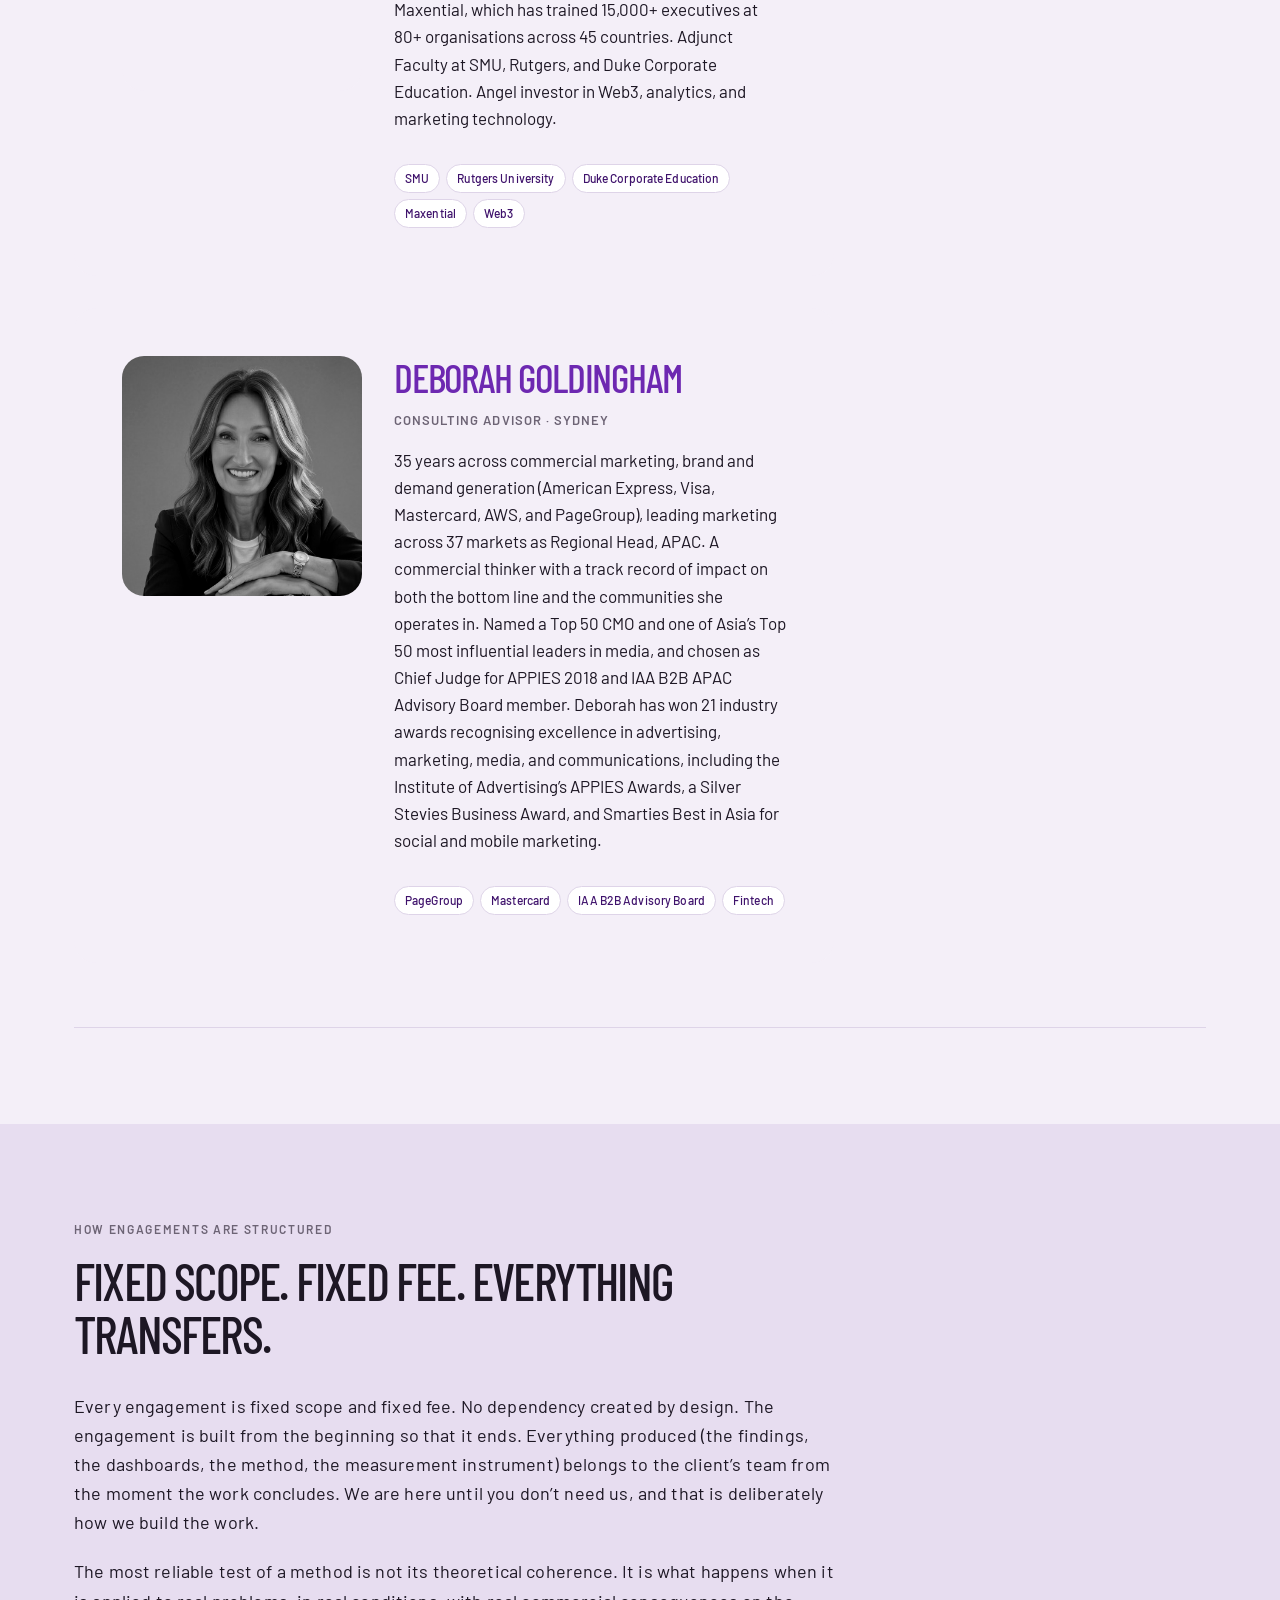
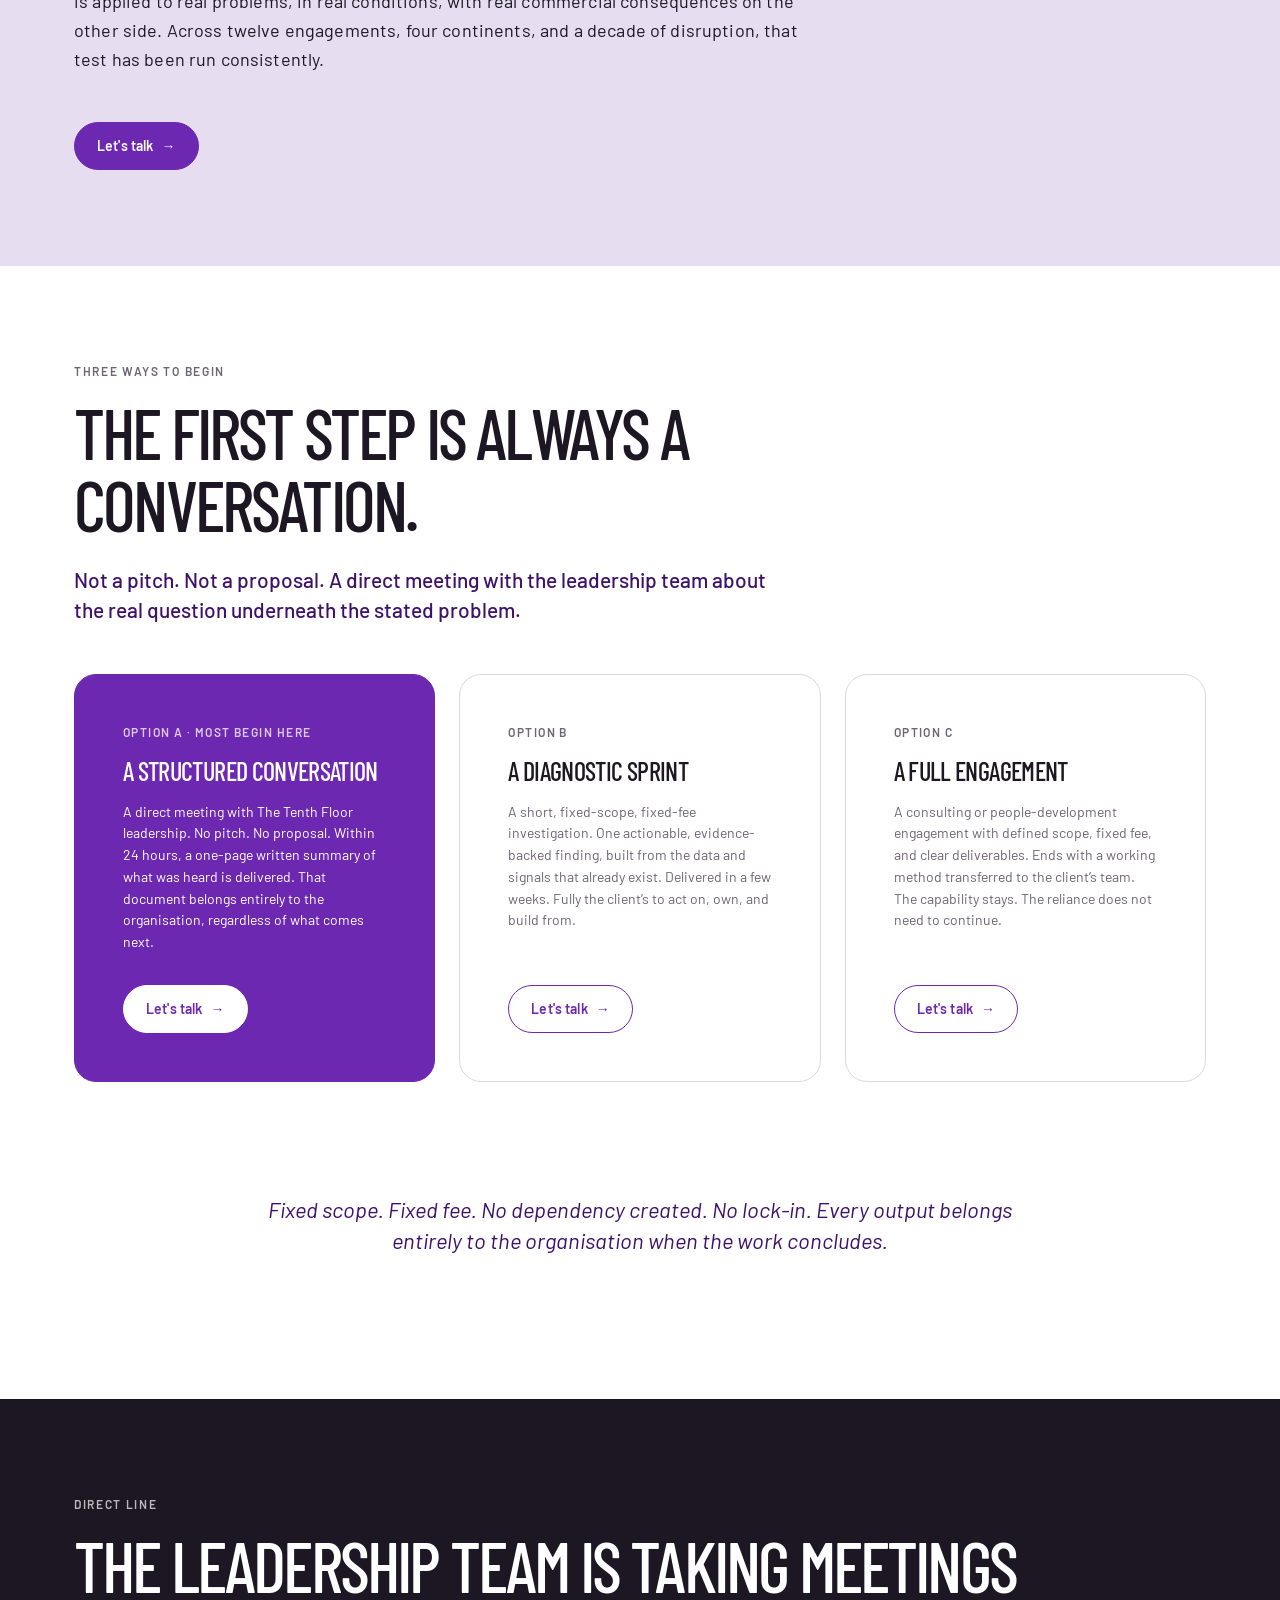
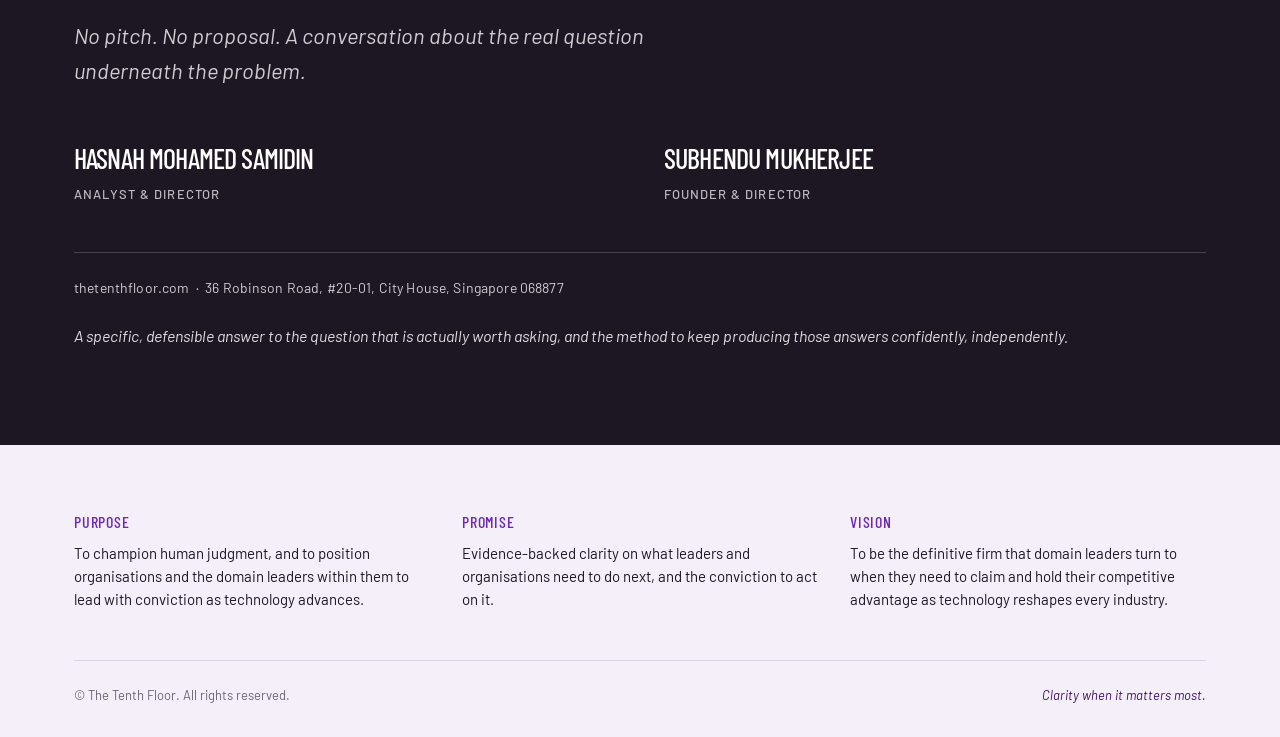
==== commit f308152f: "Update site: content, styles, scripts across all pages; add simulator video and editorial images Co-" ====
--- a/index.html
+++ b/index.html
@@ -3,9 +3,9 @@
 <head>
   <meta charset="utf-8">
   <meta name="viewport" content="width=device-width, initial-scale=1">
-  <title>The Tenth Floor — When the Playbook Stops Paying Back</title>
+  <title>The Tenth Floor: When the Playbook Stops Paying Back</title>
   <meta name="description" content="The Tenth Floor is an investigative strategy consultancy. Two senior leaders, ten years of live engagements through structural disruption, evidence-based decisions instead of inherited playbooks.">
-  <meta property="og:title" content="The Tenth Floor — When the Playbook Stops Paying Back">
+  <meta property="og:title" content="The Tenth Floor: When the Playbook Stops Paying Back">
   <meta property="og:description" content="Investigative strategy. Two senior leaders. A decade of live engagements through disruption.">
   <meta property="og:type" content="website">
   <link rel="preconnect" href="https://fonts.googleapis.com">
@@ -13,8 +13,8 @@
   <link href="https://fonts.googleapis.com/css2?family=Barlow:ital,wght@0,300;0,400;0,500;0,600;0,700;0,800;1,300;1,400;1,500;1,600&family=Barlow+Condensed:wght@400;500;600;700&family=Barlow+Semi+Condensed:wght@400;500;600&display=swap" rel="stylesheet">
   <style>
 /* ============================================================
-   The Tenth Floor — Site Stylesheet
-   v1.0 — May 2026
+   The Tenth Floor: Site Stylesheet
+   v1.0, May 2026
    Brand system locked from TTF_Design_Reference.html
    ============================================================ */
 
@@ -1667,6 +1667,15 @@
   filter: grayscale(0%) contrast(1);
 }
 
+/* Deborah Goldingham: full grayscale + zoomed/cropped to match Taru's headshot framing.
+   Source is a wide full-body shot, so scale in on the face (origin = face centre). */
+.leader-photo img[alt="Deborah Goldingham"],
+.leader-photo img[alt="Deborah Goldingham"]:hover {
+  filter: grayscale(100%) contrast(1.04);
+  transform-origin: 50% 22%;
+  transform: translateY(6%) scale(1.66);
+}
+
 @media (max-width: 900px) {
   .leader-photo {
     max-width: 160px;
@@ -1740,7 +1749,7 @@
 
 <nav class="nav" aria-label="Primary">
   <div class="nav__inner">
-    <a href="index.html" class="nav__logo" aria-label="The Tenth Floor — home">
+    <a href="index.html" class="nav__logo" aria-label="The Tenth Floor, home">
       <img src="https://ik.imagekit.io/ztdjsu12hs/TTF/ttf-logo-purple-final.png" alt="The Tenth Floor">
     </a>
     <button class="nav__hamburger" aria-label="Toggle menu" aria-expanded="false">
@@ -1840,13 +1849,13 @@
     </div>
     <div class="wrap" style="margin-top:var(--s-4)">
       <div class="editorial-img editorial-img--wide reveal">
-        <img src="assets/img/editorial_corp04_hk_intel_strip.jpg" alt="The Tenth Floor leadership programme — Hong Kong" loading="lazy">
-        <div class="editorial-img__caption">Hyper Island &middot; Jardines &middot; KFC &middot; Intel &middot; IMDA &mdash; Hong Kong &amp; Singapore</div>
+        <img src="assets/img/editorial_corp04_hk_intel_strip.jpg" alt="The Tenth Floor leadership programme, Hong Kong" loading="lazy">
+        <div class="editorial-img__caption">Hyper Island &middot; Jardines &middot; KFC &middot; Intel &middot; IMDA, Hong Kong &amp; Singapore</div>
       </div>
     </div>
   </section>
 
-  <!-- ===== Bridge — expanded standalone section ============ -->
+  <!-- ===== Bridge: expanded standalone section ============ -->
 <section class="bridge-section">
   <div class="bridge-section__inner">
     <div class="bridge-section__headline reveal">The Investigative Approach Is Not a Philosophy. It Is a Structured Method.</div>
@@ -1930,19 +1939,19 @@
 
     <div class="cases reveal">
       <a href="work/index.html#mastercard" class="case-card">
-        <div class="case-card__logo"><img src="https://ik.imagekit.io/ztdjsu12hs/TTF/mastercard.png" alt="Mastercard"></div>
+        <div class="case-card__logo"><img loading="lazy" decoding="async" src="https://ik.imagekit.io/ztdjsu12hs/TTF/mastercard.png" alt="Mastercard"></div>
         <div class="case-card__meta">Financial Services / Singapore</div>
         <div class="case-card__title">The insight was in public data the whole time.</div>
         <div class="case-card__outcome">Five-year exclusive partnership with SMRT. <strong>Cross-border transaction volume up materially.</strong> Covered by Bloomberg.</div>
       </a>
       <a href="work/index.html#hilton" class="case-card">
-        <div class="case-card__logo"><img src="https://ik.imagekit.io/ztdjsu12hs/TTF/hilton.png" alt="Hilton"></div>
+        <div class="case-card__logo"><img loading="lazy" decoding="async" src="https://ik.imagekit.io/ztdjsu12hs/TTF/hilton.png" alt="Hilton"></div>
         <div class="case-card__meta">Hospitality / Australia &amp; Japan</div>
         <div class="case-card__title">When the market resets, don&rsquo;t reduce price. Re-read the market.</div>
         <div class="case-card__outcome"><strong>Bookings up 17%.</strong> No advertising spend. No price reductions. Premium positioning held throughout.</div>
       </a>
       <a href="work/index.html#frasers" class="case-card">
-        <div class="case-card__logo"><img src="https://ik.imagekit.io/ztdjsu12hs/TTF/Frasers.png" alt="Frasers Property"></div>
+        <div class="case-card__logo"><img loading="lazy" decoding="async" src="https://ik.imagekit.io/ztdjsu12hs/TTF/Frasers.png" alt="Frasers Property"></div>
         <div class="case-card__meta">Retail / Singapore</div>
         <div class="case-card__title">Measurement strategy must precede analysis.</div>
         <div class="case-card__outcome"><strong>Footfall up 150%.</strong> Operating model shifted from intuition-based tenancy management to evidence-based optimisation.</div>
@@ -1959,39 +1968,40 @@
   <div class="strip__inner">
     <div class="strip__label eyebrow reveal">Trusted by</div>
     <div class="strip__grid reveal">
-      <img src="https://ik.imagekit.io/ztdjsu12hs/TTF/Civil_Service_College_Singapore.png" alt="Civil Service College Singapore">
-      <img src="https://ik.imagekit.io/ztdjsu12hs/TTF/IIT%20KGP%20Logo.png" alt="IIT Kharagpur">
-      <img src="https://ik.imagekit.io/ztdjsu12hs/TTF/ocbc.png" alt="OCBC">
-      <img src="https://ik.imagekit.io/ztdjsu12hs/TTF/mastercard.png" alt="Mastercard">
-      <img src="https://ik.imagekit.io/ztdjsu12hs/TTF/nestle.png" alt="Nestle">
-      <img src="https://ik.imagekit.io/ztdjsu12hs/TTF/hilton.png" alt="Hilton">
-      <img src="https://ik.imagekit.io/ztdjsu12hs/TTF/Frasers.png" alt="Frasers Property">
-      <img src="https://ik.imagekit.io/ztdjsu12hs/TTF/great%20eastern.png" alt="Great Eastern" style="max-height:56px;max-width:160px">
-      <img src="https://ik.imagekit.io/ztdjsu12hs/TTF/axiata.png" alt="XL Axiata">
-      <img src="https://ik.imagekit.io/ztdjsu12hs/TTF/ASBL.jpg" alt="ASBL" class="is-asbl">
-      <img src="https://ik.imagekit.io/ztdjsu12hs/TTF/hsbc.png" alt="HSBC">
-      <img src="https://ik.imagekit.io/ztdjsu12hs/TTF/pfizer.png" alt="Pfizer / Haleon">
-      <img src="https://ik.imagekit.io/ztdjsu12hs/TTF/singapore_zoo.png" alt="Singapore Zoo">
-      <img src="https://ik.imagekit.io/ztdjsu12hs/TTF/standard_chartered.png" alt="Standard Chartered">
-      <img src="https://ik.imagekit.io/ztdjsu12hs/TTF/unilever.png" alt="Unilever">
-      <img src="https://ik.imagekit.io/ztdjsu12hs/TTF/intel.png" alt="Intel">
-      <img src="https://ik.imagekit.io/ztdjsu12hs/TTF/bnp_paribas.png" alt="BNP Paribas">
-      <img src="https://ik.imagekit.io/ztdjsu12hs/TTF/kimberly_clark.png" alt="Kimberly-Clark">
-      <img src="https://ik.imagekit.io/ztdjsu12hs/TTF/grab.png" alt="Grab">
-      <img src="https://ik.imagekit.io/ztdjsu12hs/TTF/temasek.png" alt="Temasek">
-      <img src="https://ik.imagekit.io/ztdjsu12hs/TTF/bayer.png" alt="Bayer">
-      <img src="https://ik.imagekit.io/ztdjsu12hs/TTF/national_gallery_singapore.png" alt="National Gallery Singapore">
-      <img src="https://ik.imagekit.io/ztdjsu12hs/TTF/NTU%20SG%20logo.png" alt="NTU Singapore">
-      <img src="https://ik.imagekit.io/ztdjsu12hs/TTF/SRM%20AP%20logo.png" alt="SRM AP">
-      <img src="https://ik.imagekit.io/ztdjsu12hs/TTF/singtel.png" alt="Singtel">
-      <img src="https://ik.imagekit.io/ztdjsu12hs/TTF/fonterra.png" alt="Fonterra">
-      <img src="https://ik.imagekit.io/ztdjsu12hs/TTF/gsk.png" alt="GSK">
-      <img src="https://ik.imagekit.io/ztdjsu12hs/TTF/johnson_and_johnson.png" alt="Johnson &amp; Johnson">
-      <img src="https://ik.imagekit.io/ztdjsu12hs/TTF/design_singapore.png" alt="Design Singapore">
-      <img src="https://ik.imagekit.io/ztdjsu12hs/TTF/ST_Telemedia_Logo.webp" alt="ST Telemedia">
-      <img src="https://ik.imagekit.io/ztdjsu12hs/TTF/tuv_sud.png" alt="TÜV SÜD">
-      <img src="https://ik.imagekit.io/ztdjsu12hs/TTF/FreshBus.png" alt="FreshBus">
-      <img src="https://ik.imagekit.io/ztdjsu12hs/TTF/michael-page.png" alt="Michael Page">
+      <img loading="lazy" decoding="async" src="https://ik.imagekit.io/ztdjsu12hs/TTF/Civil_Service_College_Singapore.png" alt="Civil Service College Singapore" style="max-height:47.5px;max-width:162.5px">
+      <img loading="lazy" decoding="async" src="https://ik.imagekit.io/ztdjsu12hs/TTF/IIT%20KGP%20Logo.png" alt="IIT Kharagpur" style="max-height:47.5px;max-width:162.5px">
+      <img loading="lazy" decoding="async" src="https://ik.imagekit.io/ztdjsu12hs/TTF/ocbc.png" alt="OCBC">
+      <img loading="lazy" decoding="async" src="https://ik.imagekit.io/ztdjsu12hs/TTF/mastercard.png" alt="Mastercard">
+      <img loading="lazy" decoding="async" src="https://ik.imagekit.io/ztdjsu12hs/TTF/nestle.png" alt="Nestle">
+      <img loading="lazy" decoding="async" src="https://ik.imagekit.io/ztdjsu12hs/TTF/hilton.png" alt="Hilton">
+      <img loading="lazy" decoding="async" src="https://ik.imagekit.io/ztdjsu12hs/TTF/Frasers.png" alt="Frasers Property">
+      <img loading="lazy" decoding="async" src="https://ik.imagekit.io/ztdjsu12hs/TTF/great%20eastern.png" alt="Great Eastern" style="max-height:56px;max-width:160px">
+      <img loading="lazy" decoding="async" src="https://ik.imagekit.io/ztdjsu12hs/TTF/axiata.png" alt="XL Axiata">
+      <img loading="lazy" decoding="async" src="https://ik.imagekit.io/ztdjsu12hs/TTF/ASBL.jpg" alt="ASBL" class="is-asbl">
+      <img loading="lazy" decoding="async" src="https://ik.imagekit.io/ztdjsu12hs/TTF/hsbc.png" alt="HSBC">
+      <img loading="lazy" decoding="async" src="https://ik.imagekit.io/ztdjsu12hs/TTF/pfizer.png" alt="Pfizer / Haleon">
+      <img loading="lazy" decoding="async" src="https://ik.imagekit.io/ztdjsu12hs/TTF/eu-yan-sang-logo.png" alt="Eu Yan Sang" style="max-height:47.5px;max-width:162.5px">
+      <img loading="lazy" decoding="async" src="https://ik.imagekit.io/ztdjsu12hs/TTF/singapore_zoo.png" alt="Singapore Zoo">
+      <img loading="lazy" decoding="async" src="https://ik.imagekit.io/ztdjsu12hs/TTF/standard_chartered.png" alt="Standard Chartered">
+      <img loading="lazy" decoding="async" src="https://ik.imagekit.io/ztdjsu12hs/TTF/unilever.png" alt="Unilever">
+      <img loading="lazy" decoding="async" src="https://ik.imagekit.io/ztdjsu12hs/TTF/intel.png" alt="Intel">
+      <img loading="lazy" decoding="async" src="https://ik.imagekit.io/ztdjsu12hs/TTF/bnp_paribas.png" alt="BNP Paribas">
+      <img loading="lazy" decoding="async" src="https://ik.imagekit.io/ztdjsu12hs/TTF/kimberly_clark.png" alt="Kimberly-Clark">
+      <img loading="lazy" decoding="async" src="https://ik.imagekit.io/ztdjsu12hs/TTF/grab.png" alt="Grab">
+      <img loading="lazy" decoding="async" src="https://ik.imagekit.io/ztdjsu12hs/TTF/temasek.png" alt="Temasek">
+      <img loading="lazy" decoding="async" src="https://ik.imagekit.io/ztdjsu12hs/TTF/bayer.png" alt="Bayer">
+      <img loading="lazy" decoding="async" src="https://ik.imagekit.io/ztdjsu12hs/TTF/national_gallery_singapore.png" alt="National Gallery Singapore">
+      <img loading="lazy" decoding="async" src="https://ik.imagekit.io/ztdjsu12hs/TTF/NTU%20SG%20logo.png" alt="NTU Singapore">
+      <img loading="lazy" decoding="async" src="https://ik.imagekit.io/ztdjsu12hs/TTF/SRM%20AP%20logo.png" alt="SRM AP">
+      <img loading="lazy" decoding="async" src="https://ik.imagekit.io/ztdjsu12hs/TTF/singtel.png" alt="Singtel">
+      <img loading="lazy" decoding="async" src="https://ik.imagekit.io/ztdjsu12hs/TTF/fonterra.png" alt="Fonterra">
+      <img loading="lazy" decoding="async" src="https://ik.imagekit.io/ztdjsu12hs/TTF/gsk.png" alt="GSK">
+      <img loading="lazy" decoding="async" src="https://ik.imagekit.io/ztdjsu12hs/TTF/johnson_and_johnson.png" alt="Johnson &amp; Johnson">
+      <img loading="lazy" decoding="async" src="https://ik.imagekit.io/ztdjsu12hs/TTF/design_singapore.png" alt="Design Singapore">
+      <img loading="lazy" decoding="async" src="https://ik.imagekit.io/ztdjsu12hs/TTF/ST_Telemedia_Logo.webp" alt="ST Telemedia">
+      <img loading="lazy" decoding="async" src="https://ik.imagekit.io/ztdjsu12hs/TTF/tuv_sud.png" alt="TÜV SÜD">
+      <img loading="lazy" decoding="async" src="https://ik.imagekit.io/ztdjsu12hs/TTF/FreshBus.png" alt="FreshBus">
+      <img loading="lazy" decoding="async" src="https://ik.imagekit.io/ztdjsu12hs/TTF/michael-page.png" alt="Michael Page" style="max-height:43.7px;max-width:149.5px">
     </div>
   </div>
 </section>
@@ -2110,13 +2120,30 @@
         <div class="leader-card__content">
           <div class="leader-card__name">Taru Jain</div>
           <div class="leader-card__role">Consulting Advisor &middot; Singapore</div>
-          <p class="leader-card__bio">28 years across marketing strategy and digital transformation &mdash; WPP, Publicis, and Interpublic; then Maxential, which has trained 15,000+ executives at 80+ organisations across 45 countries. Adjunct Faculty at SMU, Rutgers, and Duke Corporate Education. Angel investor in Web3, analytics, and marketing technology.</p>
+          <p class="leader-card__bio">28 years across marketing strategy and digital transformation: WPP, Publicis, and Interpublic; then Maxential, which has trained 15,000+ executives at 80+ organisations across 45 countries. Adjunct Faculty at SMU, Rutgers, and Duke Corporate Education. Angel investor in Web3, analytics, and marketing technology.</p>
           <div class="leader-card__credentials">
             <span class="credential">SMU</span>
             <span class="credential">Rutgers University</span>
             <span class="credential">Duke Corporate Education</span>
             <span class="credential">Maxential</span>
             <span class="credential">Web3</span>
+          </div>
+        </div>
+      </div>
+
+      <div class="leader-card--with-photo">
+        <div class="leader-photo">
+          <img src="assets/img/Debbie%20June%20profile%20shot.jpeg" alt="Deborah Goldingham" loading="lazy">
+        </div>
+        <div class="leader-card__content">
+          <div class="leader-card__name">Deborah Goldingham</div>
+          <div class="leader-card__role">Consulting Advisor &middot; Sydney</div>
+          <p class="leader-card__bio">35 years across commercial marketing, brand and demand generation (American Express, Visa, Mastercard, AWS, and PageGroup), leading marketing across 37 markets as Regional Head, APAC. A commercial thinker with a track record of impact on both the bottom line and the communities she operates in. Named a Top 50 CMO and one of Asia&rsquo;s Top 50 most influential leaders in media, and chosen as Chief Judge for APPIES 2018 and IAA B2B APAC Advisory Board member. Deborah has won 21 industry awards recognising excellence in advertising, marketing, media, and communications, including the Institute of Advertising&rsquo;s APPIES Awards, a Silver Stevies Business Award, and Smarties Best in Asia for social and mobile marketing.</p>
+          <div class="leader-card__credentials">
+            <span class="credential">PageGroup</span>
+            <span class="credential">Mastercard</span>
+            <span class="credential">IAA B2B Advisory Board</span>
+            <span class="credential">Fintech</span>
           </div>
         </div>
       </div>
@@ -2231,7 +2258,7 @@
 </footer>
 
 <script>
-/* The Tenth Floor — Site JS. Vanilla, no dependencies. */
+/* The Tenth Floor: Site JS. Vanilla, no dependencies. */
 
 (function () {
   'use strict';
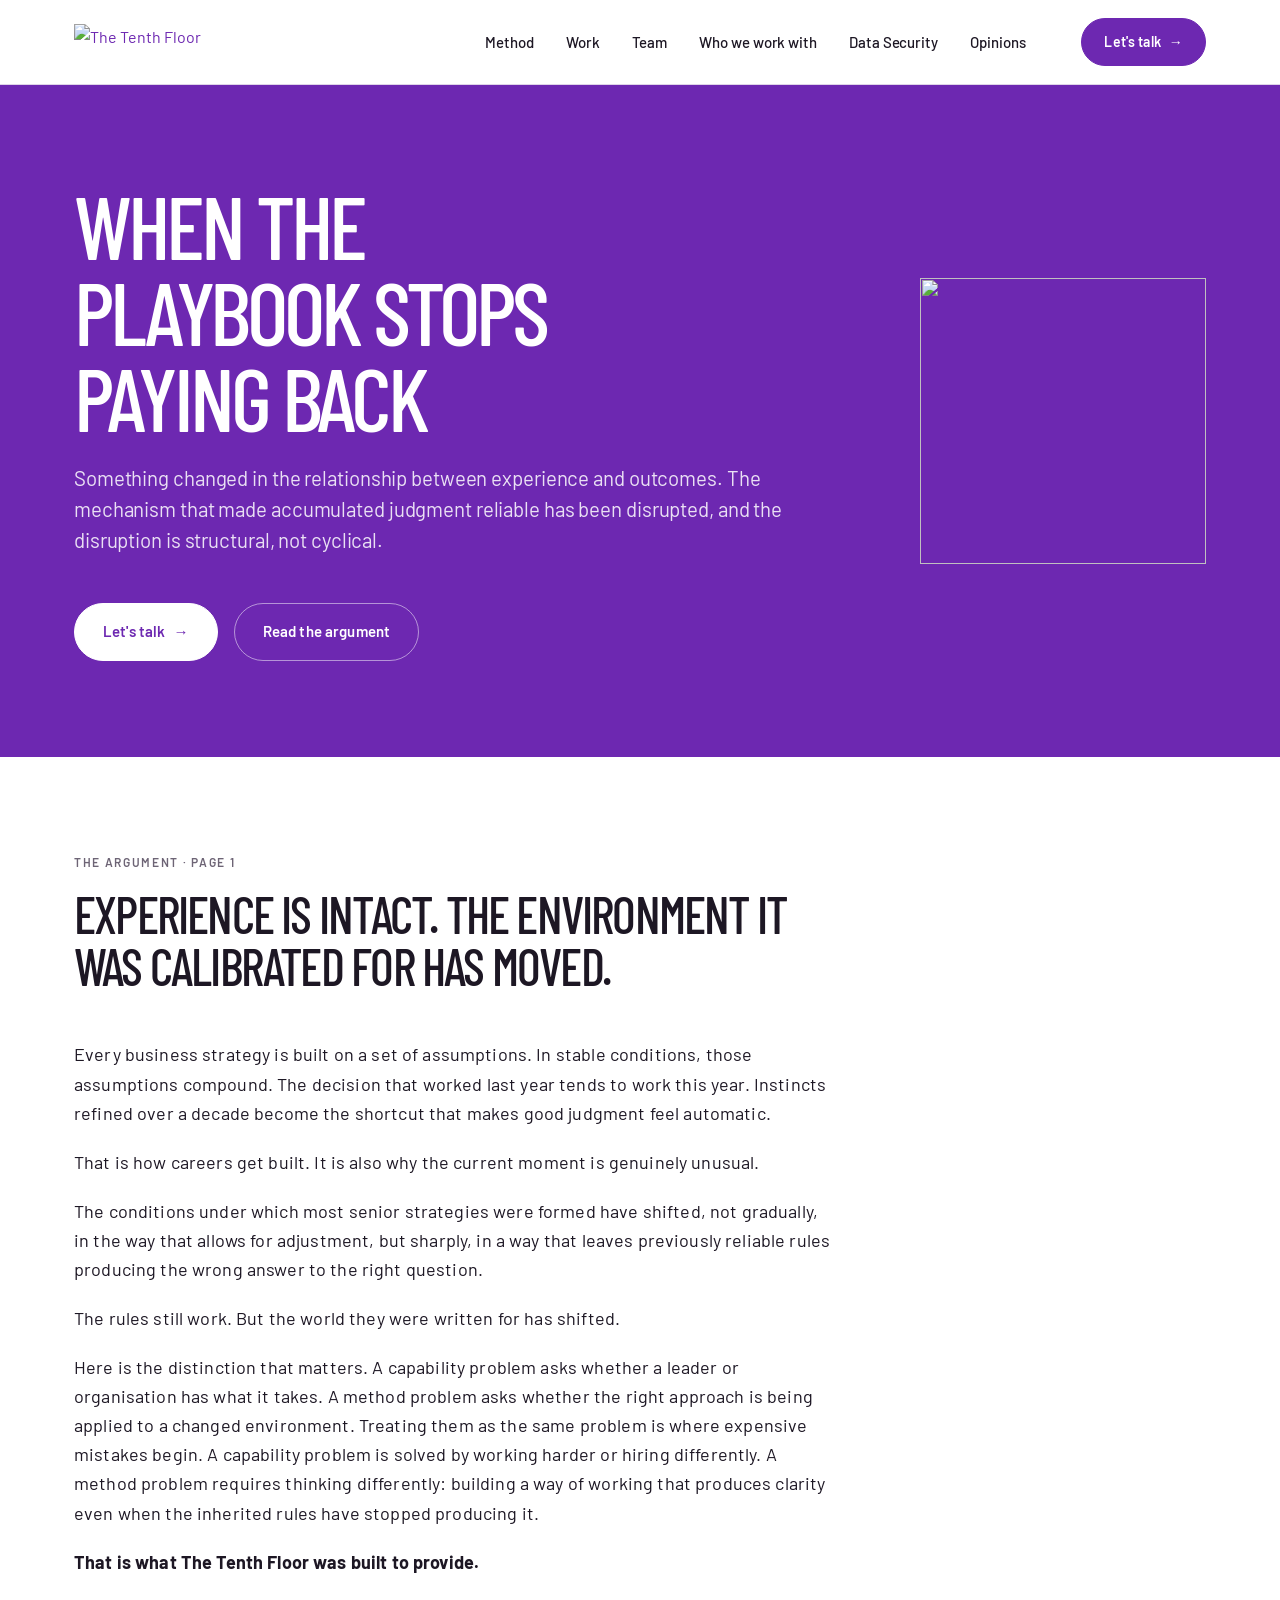
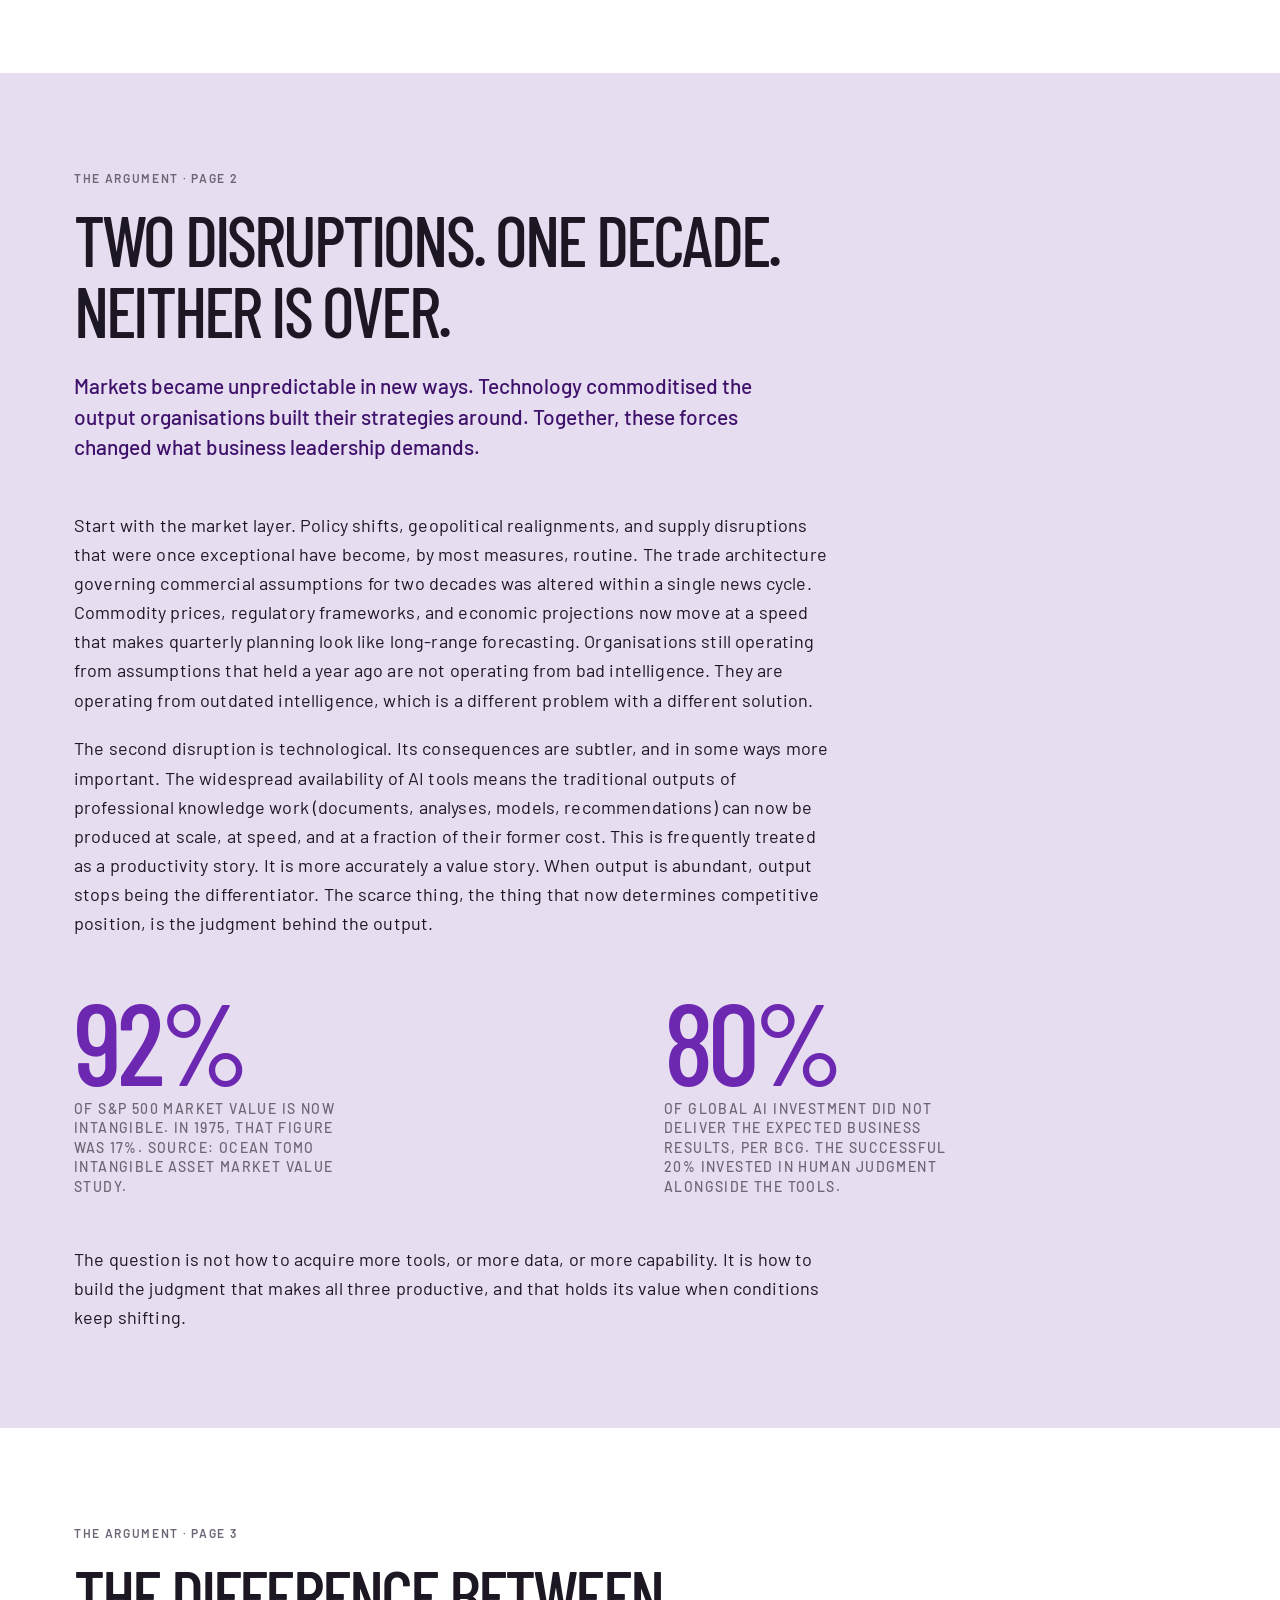
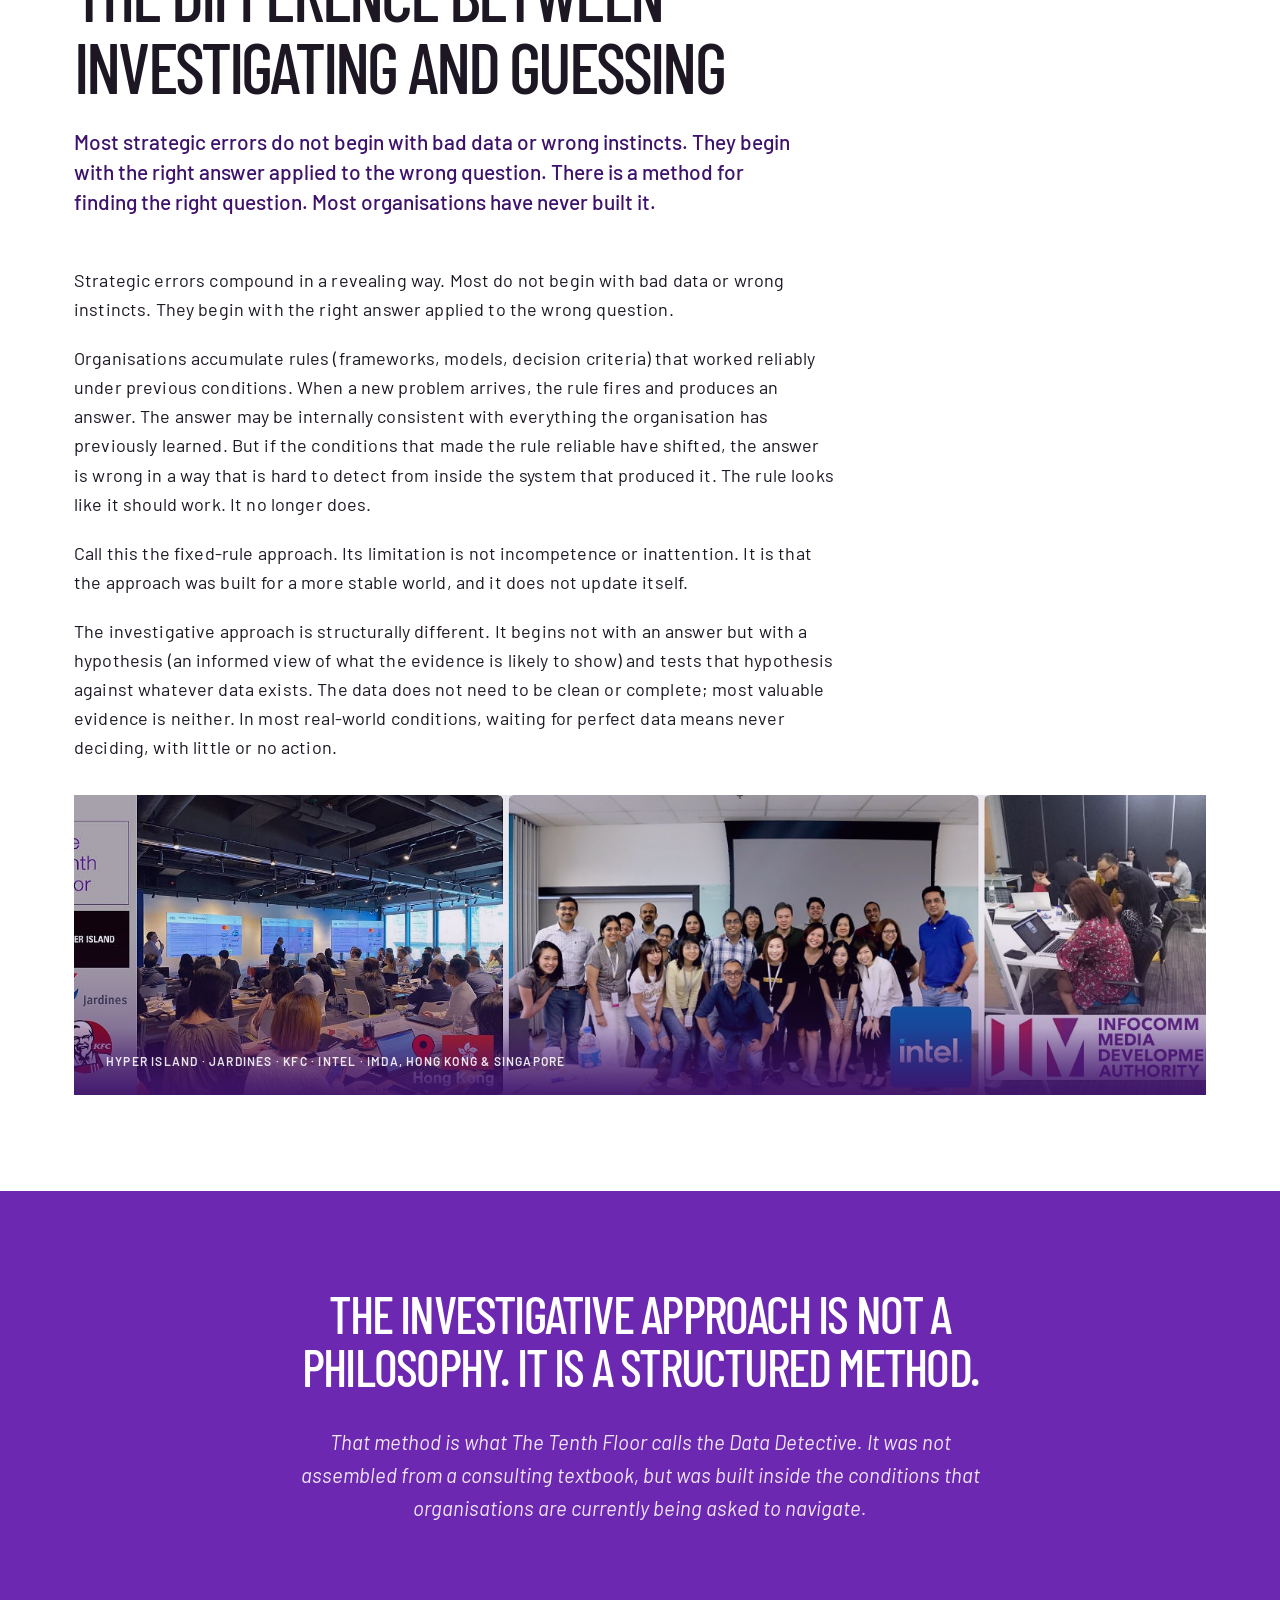
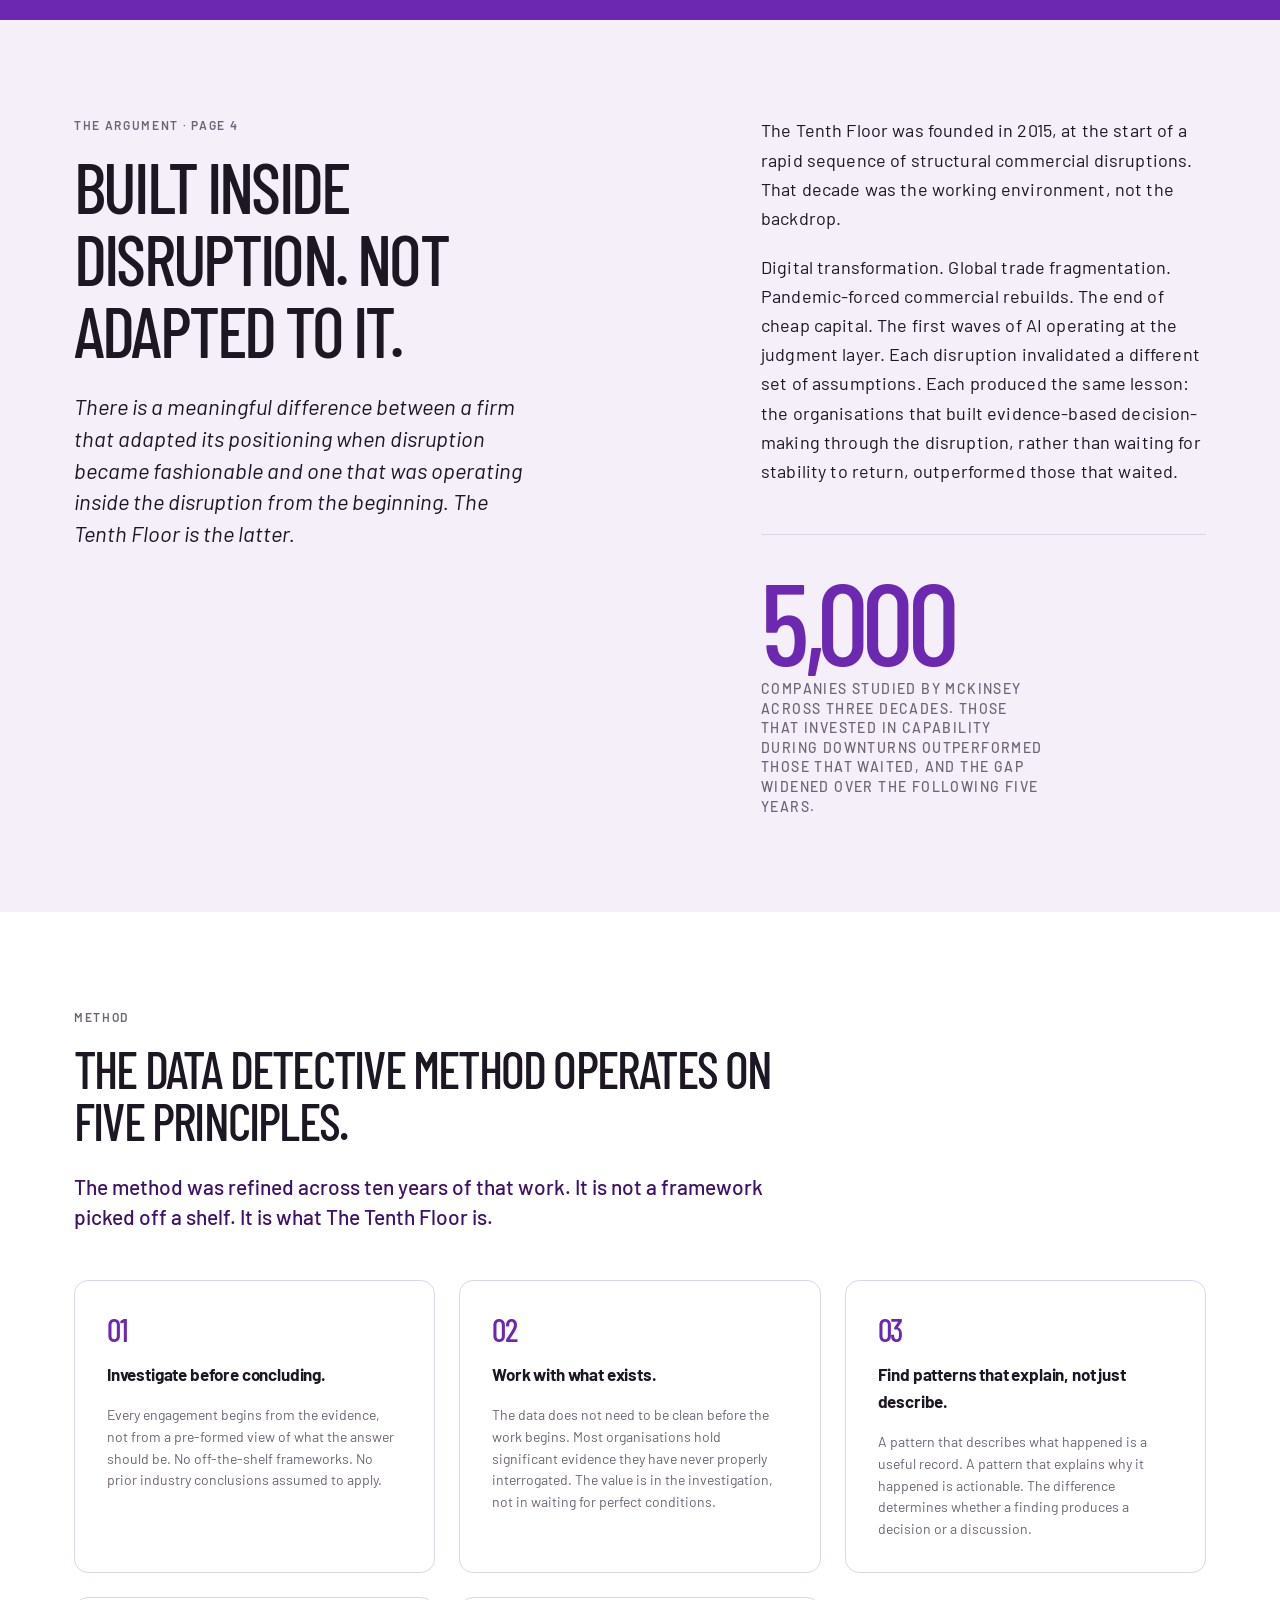
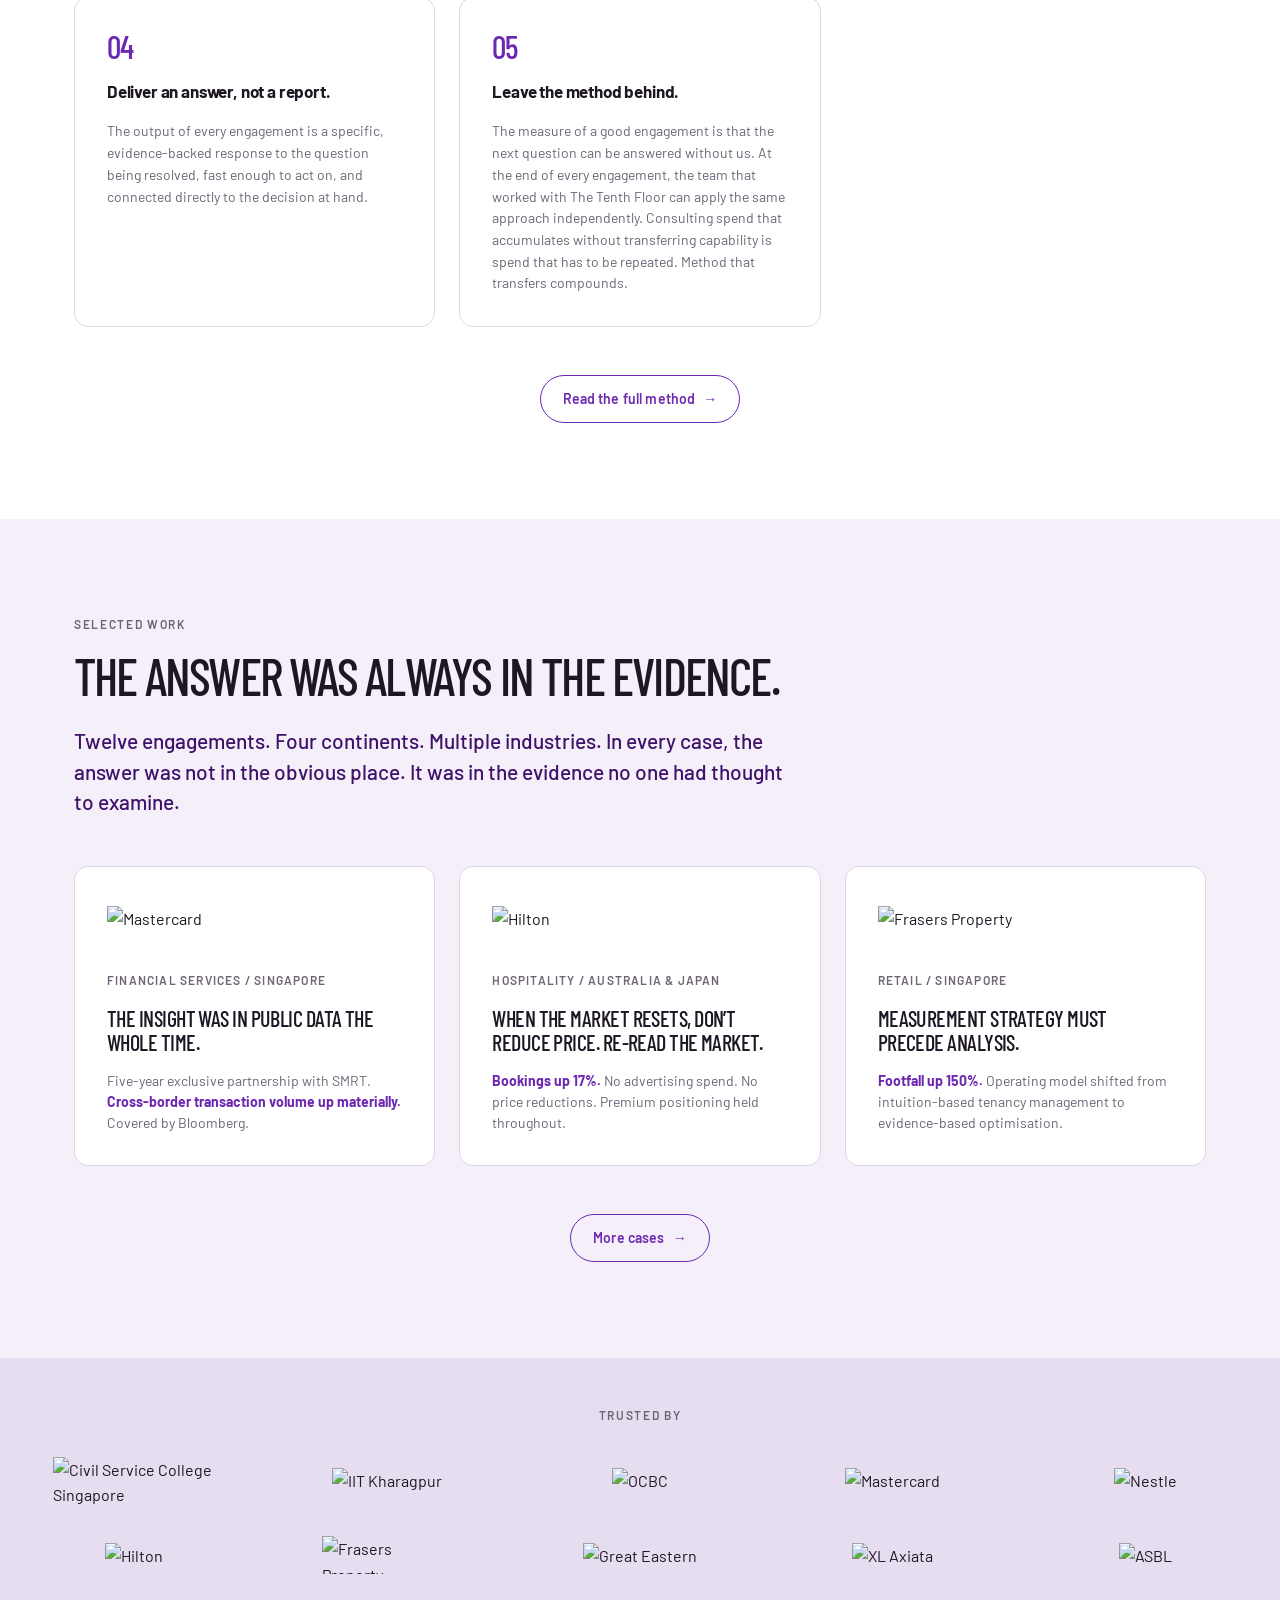
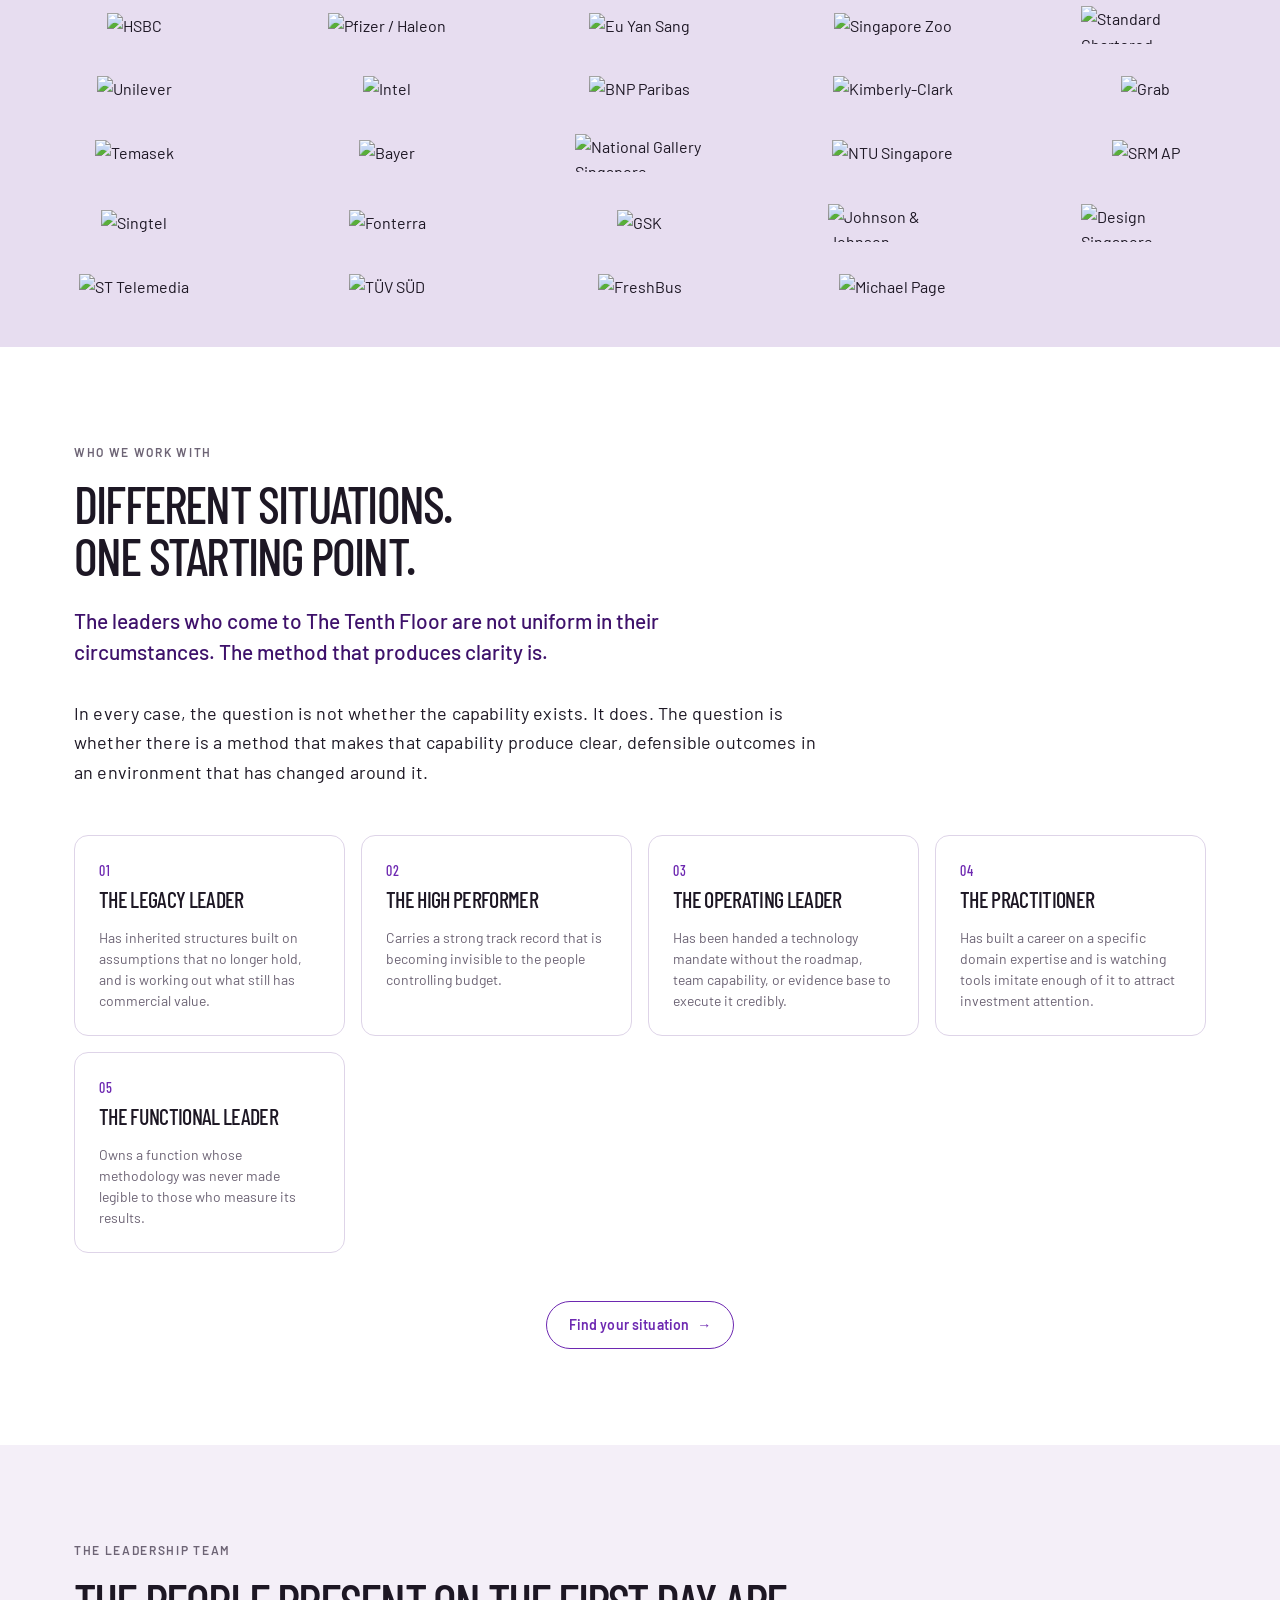
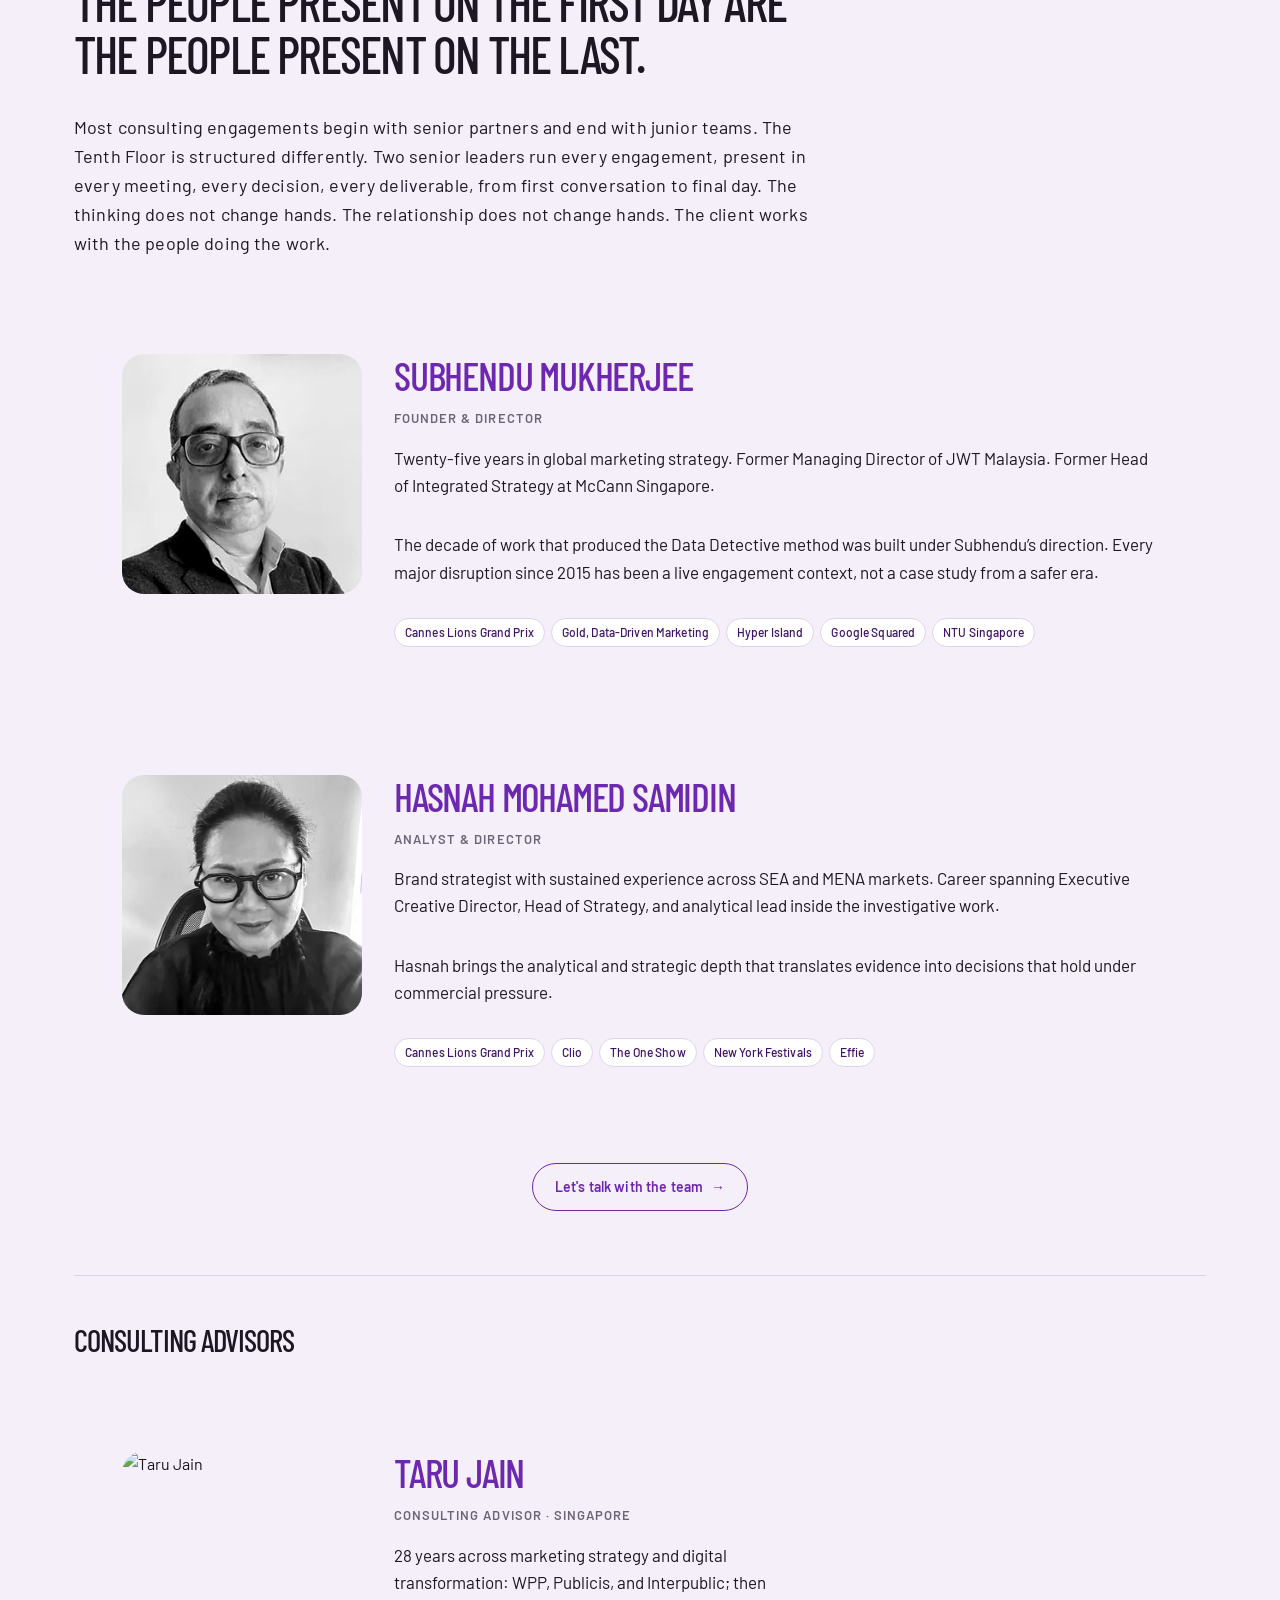
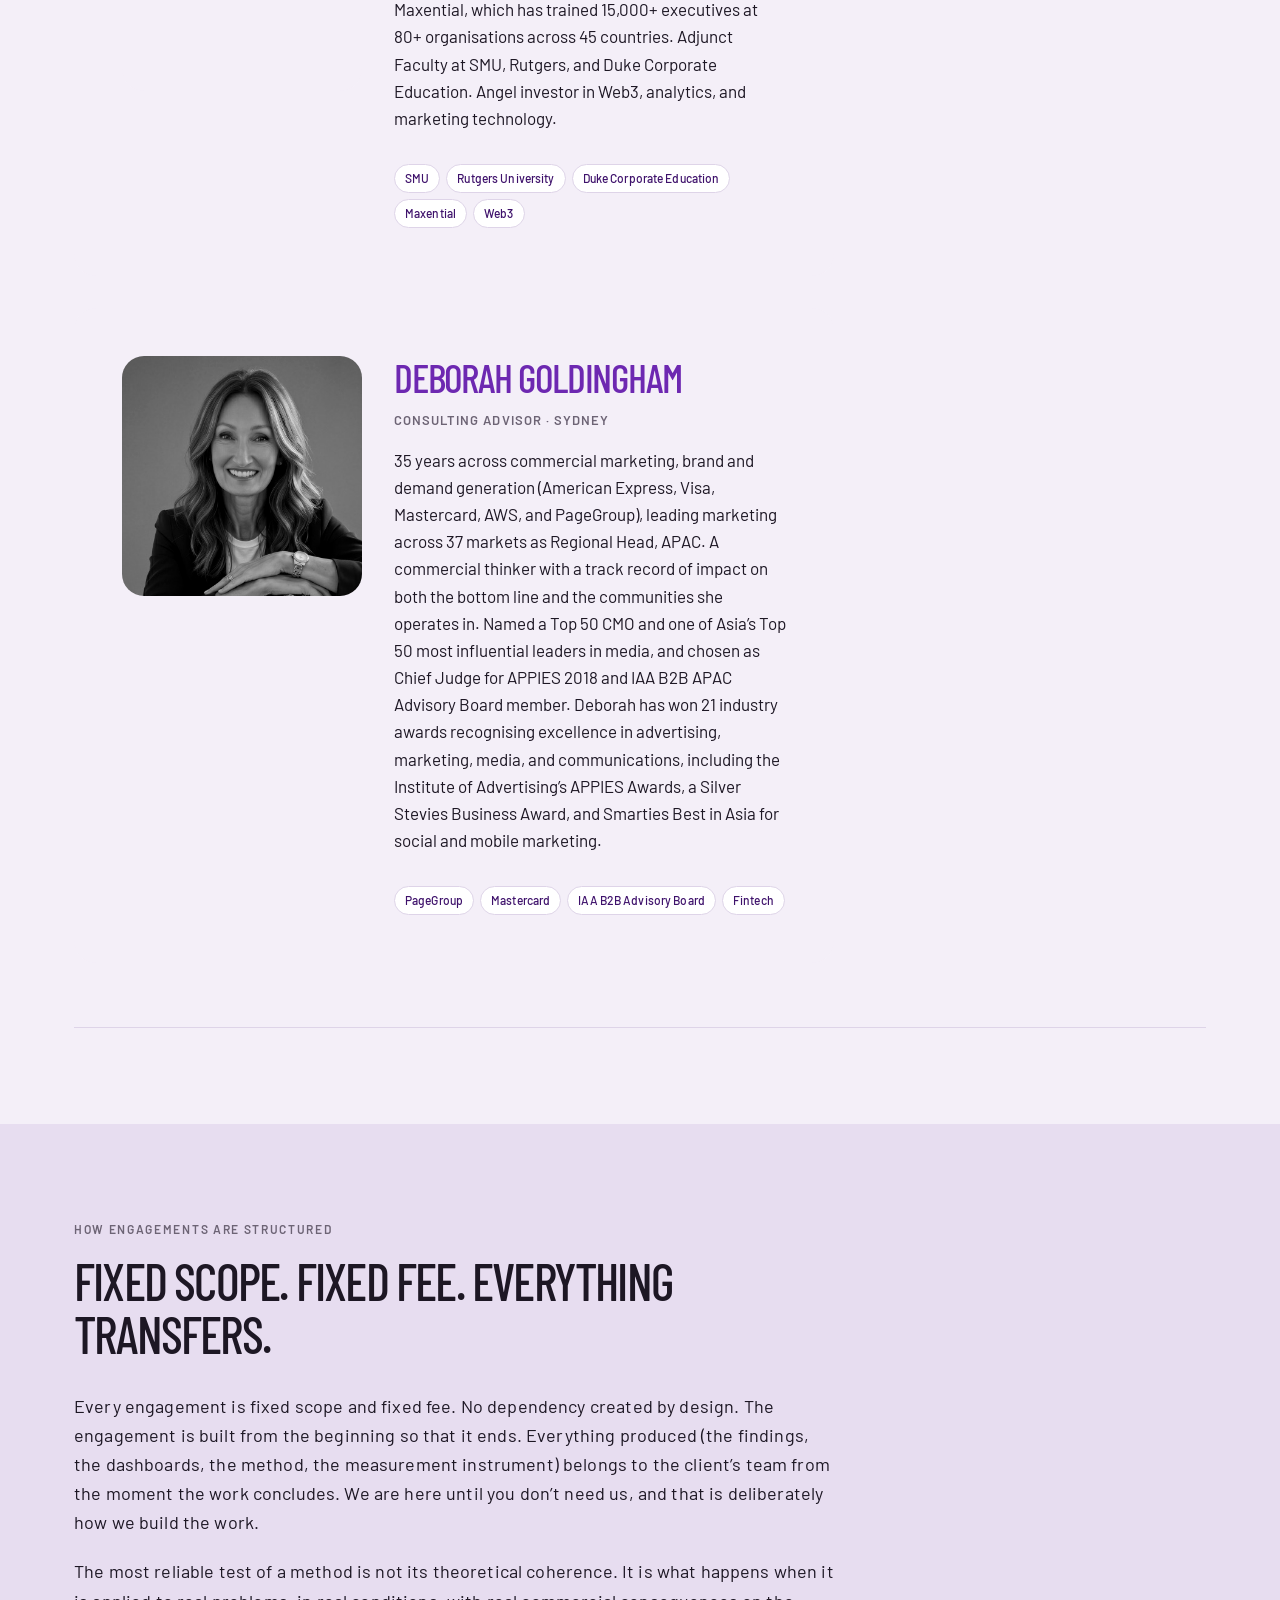
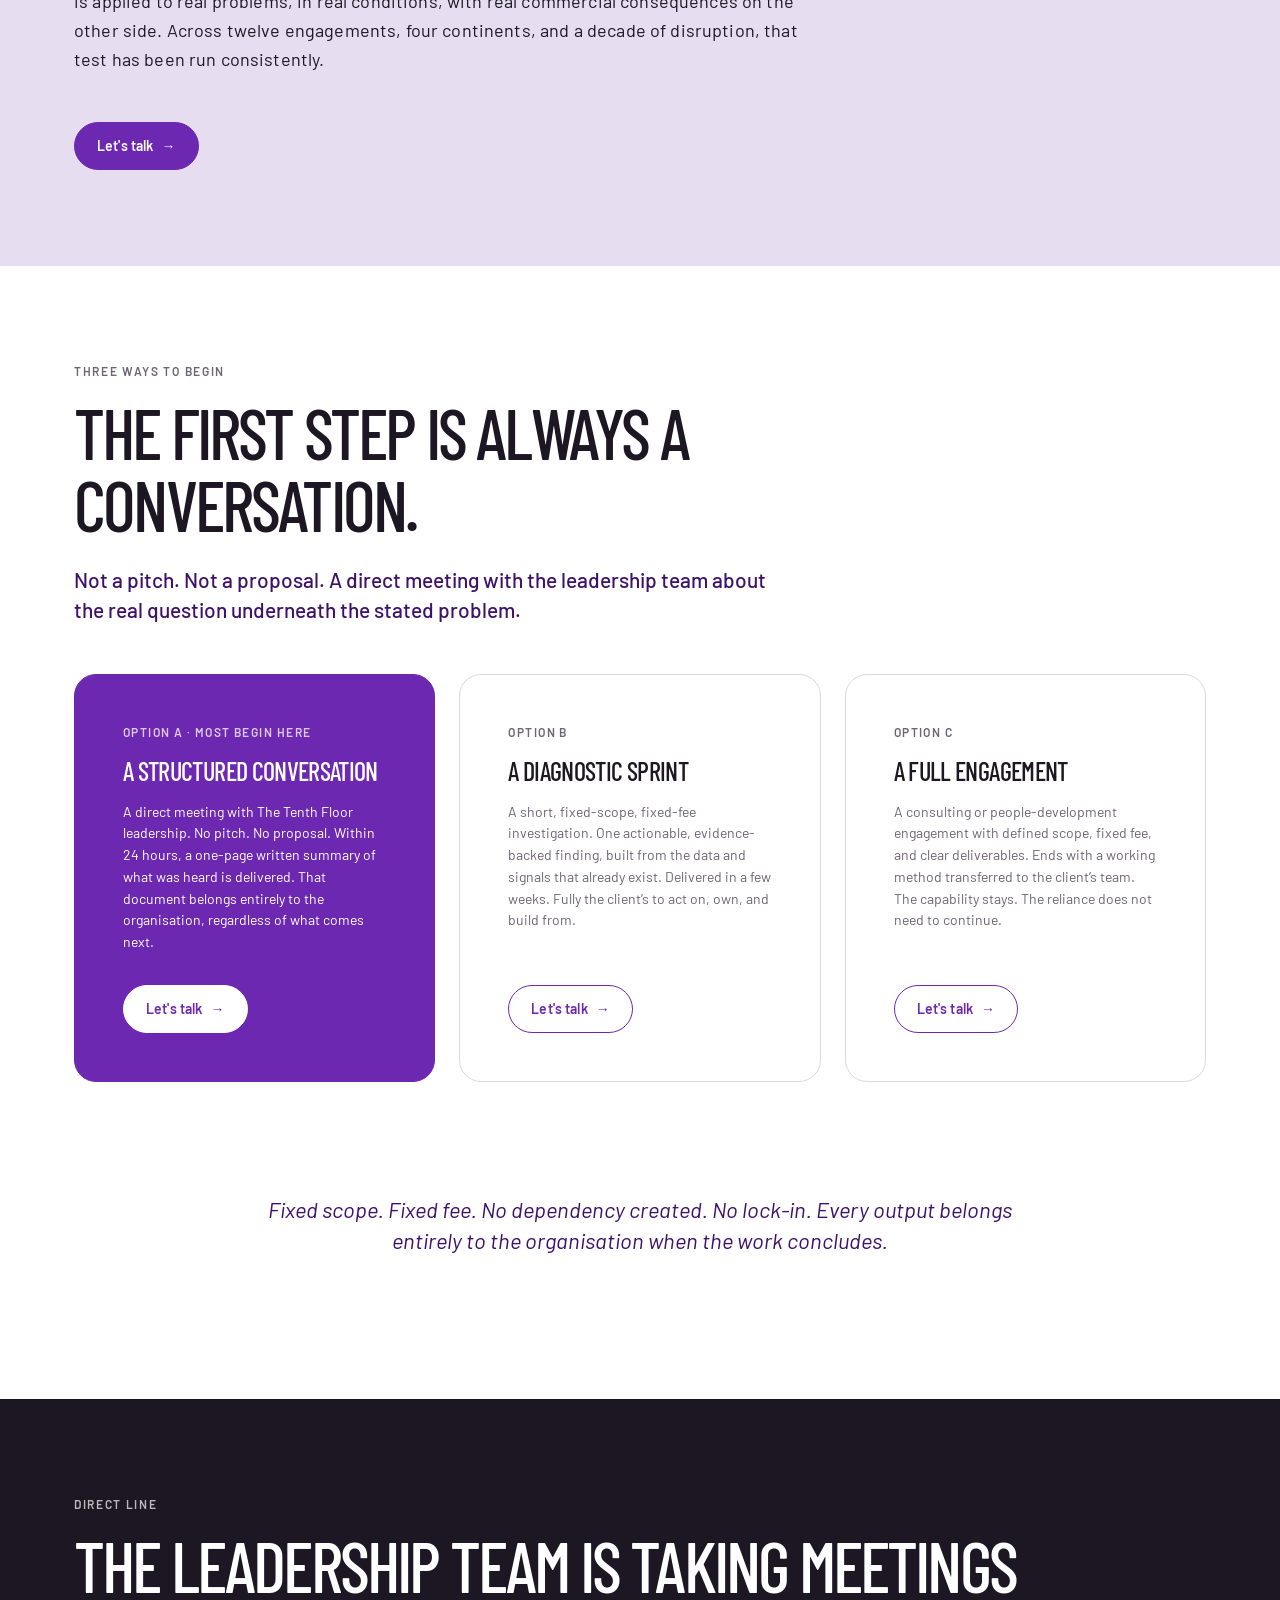
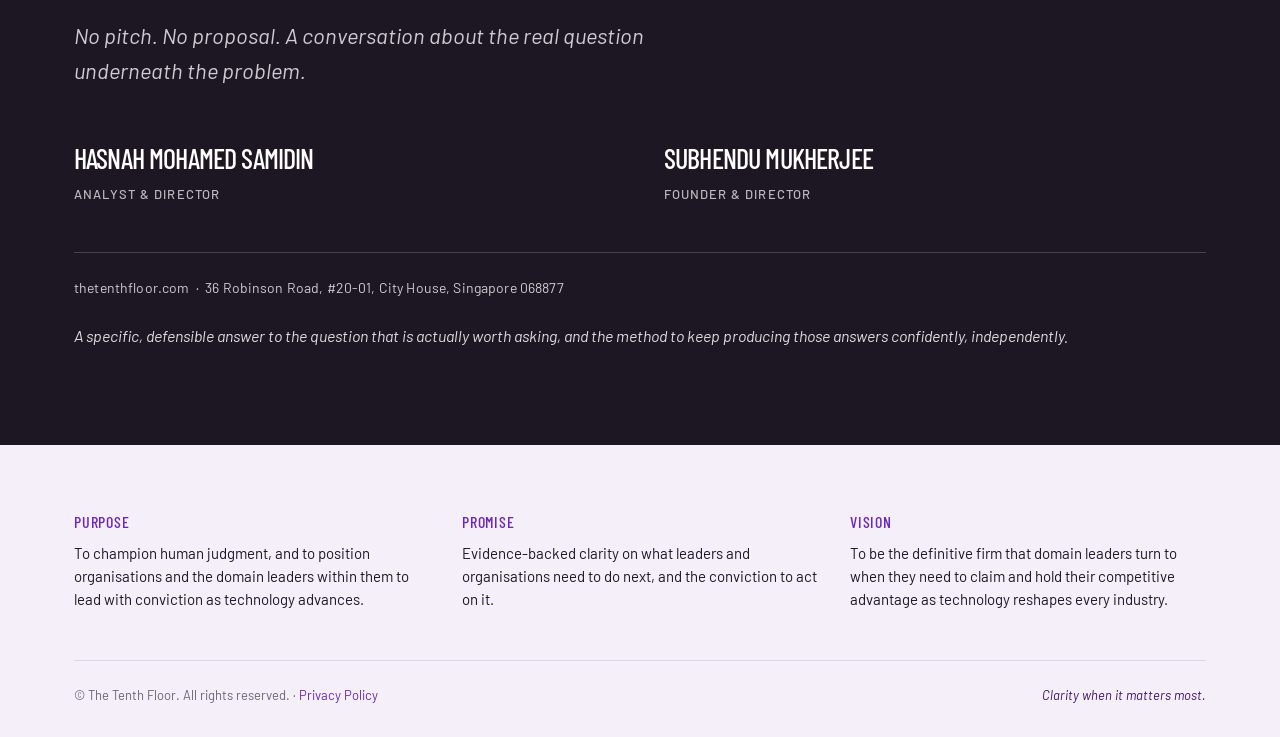
==== commit 2092053c: "Add privacy-policy page + old-URL redirects; link privacy in footer Prepares the repo to become the " ====
--- a/index.html
+++ b/index.html
@@ -11,1736 +11,11 @@
   <link rel="preconnect" href="https://fonts.googleapis.com">
   <link rel="preconnect" href="https://fonts.gstatic.com" crossorigin>
   <link href="https://fonts.googleapis.com/css2?family=Barlow:ital,wght@0,300;0,400;0,500;0,600;0,700;0,800;1,300;1,400;1,500;1,600&family=Barlow+Condensed:wght@400;500;600;700&family=Barlow+Semi+Condensed:wght@400;500;600&display=swap" rel="stylesheet">
+  <link rel="stylesheet" href="assets/css/style.css">
   <style>
-/* ============================================================
-   The Tenth Floor: Site Stylesheet
-   v1.0, May 2026
-   Brand system locked from TTF_Design_Reference.html
-   ============================================================ */
-
-/* -- 1. Tokens ------------------------------------------------ */
-
-:root {
-  /* Primary spine */
-  --ttf-purple: #6D28B1;
-  --ttf-deep-purple: #3E116B;
-  --ttf-lavender: #E7DDF0;
-  --ttf-soft: #F4EFF8;
-
-  /* Surface and text */
-  --ttf-white: #FFFFFF;
-  --ttf-ink: #1D1724;
-  --ttf-quiet: #6D6475;
-  --ttf-line: #DED4E8;
-
-  /* Functional accents */
-  --ttf-red: #F04438;
-  --ttf-green: #2E7D32;
-  --ttf-blue: #3443E8;
-  --ttf-gold: #F7B731;
-
-  /* Type stack */
-  --display: "Barlow Condensed", "Helvetica Neue", Arial, sans-serif;
-  --ui: "Barlow", "Helvetica Neue", Arial, sans-serif;
-  --editorial: "Barlow", "Helvetica Neue", Arial, sans-serif;
-
-  /* Spacing scale (8px base) */
-  --s-1: 8px;
-  --s-2: 16px;
-  --s-3: 24px;
-  --s-4: 32px;
-  --s-5: 48px;
-  --s-6: 64px;
-  --s-7: 96px;
-  --s-8: 128px;
-
-  /* Layout */
-  --max-w: 1180px;
-  --gutter: 24px;
-
-  /* Shadows */
-  --shadow-card: 0 18px 45px rgba(45, 18, 72, 0.13);
-  --shadow-soft: 0 8px 24px rgba(45, 18, 72, 0.09);
-
-  /* Radii */
-  --r-lg: 22px;
-  --r-md: 14px;
-  --r-sm: 8px;
-}
-
-/* -- 2. Reset and base ---------------------------------------- */
-
-*,
-*::before,
-*::after {
-  box-sizing: border-box;
-  margin: 0;
-  padding: 0;
-}
-
-html {
-  scroll-behavior: smooth;
-  -webkit-text-size-adjust: 100%;
-}
-
-body {
-  font-family: var(--ui);
-  font-size: 16px;
-  line-height: 1.58;
-  color: var(--ttf-ink);
-  background: var(--ttf-white);
-  -webkit-font-smoothing: antialiased;
-  -moz-osx-font-smoothing: grayscale;
-}
-
-img {
-  max-width: 100%;
-  height: auto;
-  display: block;
-}
-
-a {
-  color: var(--ttf-purple);
-  text-decoration: none;
-  transition: color 160ms ease;
-}
-
-a:hover {
-  color: var(--ttf-deep-purple);
-}
-
-button {
-  cursor: pointer;
-  border: 0;
-  font-family: inherit;
-  font-size: inherit;
-}
-
-/* -- 3. Typography -------------------------------------------- */
-
-.display-xl,
-.display-lg,
-.display-md,
-.display-sm,
-h1,
-h2,
-h3 {
-  font-family: var(--display);
-  font-weight: 500;
-  text-transform: uppercase;
-  letter-spacing: -0.035em;
-  line-height: 1.02;
-  color: var(--ttf-ink);
-}
-
-.display-xl {
-  font-size: clamp(48px, 7vw, 96px);
-  letter-spacing: -0.045em;
-  line-height: 0.96;
-}
-
-.display-lg {
-  font-size: clamp(40px, 5.5vw, 72px);
-  letter-spacing: -0.04em;
-}
-
-.display-md {
-  font-size: clamp(32px, 4vw, 52px);
-  letter-spacing: -0.035em;
-}
-
-.display-sm {
-  font-size: clamp(22px, 2.4vw, 32px);
-  letter-spacing: -0.03em;
-}
-
-.editorial {
-  font-family: var(--editorial);
-  font-size: 18px;
-  line-height: 1.62;
-  color: var(--ttf-ink);
-  letter-spacing: 0.008em;
-  font-weight: 400;
-}
-
-.editorial p + p {
-  margin-top: 1.1em;
-}
-
-.deck {
-  font-family: var(--ui);
-  font-size: 21px;
-  line-height: 1.45;
-  font-weight: 500;
-  color: var(--ttf-deep-purple);
-  letter-spacing: 0em;
-  max-width: 760px;
-}
-
-.eyebrow {
-  font-family: var(--ui);
-  font-weight: 600;
-  font-size: 12px;
-  text-transform: uppercase;
-  letter-spacing: 0.14em;
-  color: var(--ttf-quiet);
-}
-
-.meta {
-  font-family: var(--ui);
-  font-size: 13px;
-  color: var(--ttf-quiet);
-  letter-spacing: 0.02em;
-}
-
-/* -- 4. Layout primitives ------------------------------------- */
-
-.wrap {
-  max-width: var(--max-w);
-  margin: 0 auto;
-  padding-left: var(--gutter);
-  padding-right: var(--gutter);
-}
-
-.section {
-  padding-top: var(--s-7);
-  padding-bottom: var(--s-7);
-}
-
-.section--tight {
-  padding-top: var(--s-6);
-  padding-bottom: var(--s-6);
-}
-
-.section--lavender {
-  background: var(--ttf-lavender);
-}
-
-.section--soft {
-  background: var(--ttf-soft);
-}
-
-.section--purple {
-  background: var(--ttf-purple);
-  color: var(--ttf-white);
-}
-
-.section--purple .display-xl,
-.section--purple .display-lg,
-.section--purple .display-md,
-.section--purple h1,
-.section--purple h2,
-.section--purple h3 {
-  color: var(--ttf-white);
-}
-
-.section--purple .deck {
-  color: rgba(255, 255, 255, 0.86);
-}
-
-.section--ink {
-  background: var(--ttf-ink);
-  color: var(--ttf-white);
-}
-
-.section--ink .display-xl,
-.section--ink .display-lg,
-.section--ink .display-md,
-.section--ink .display-sm,
-.section--ink h1,
-.section--ink h2,
-.section--ink h3 {
-  color: var(--ttf-white);
-}
-
-@media (max-width: 700px) {
-  .section { padding-top: var(--s-5); padding-bottom: var(--s-5); }
-  .section--tight { padding-top: var(--s-4); padding-bottom: var(--s-4); }
-}
-
-/* -- 5. Top nav ----------------------------------------------- */
-
-.nav {
-  position: sticky;
-  top: 0;
-  z-index: 50;
-  background: rgba(255, 255, 255, 0.95);
-  backdrop-filter: saturate(140%) blur(8px);
-  -webkit-backdrop-filter: saturate(140%) blur(8px);
-  border-bottom: 1px solid var(--ttf-line);
-}
-
-.nav__inner {
-  max-width: var(--max-w);
-  margin: 0 auto;
-  padding: 18px var(--gutter);
-  display: flex;
-  align-items: center;
-  gap: var(--s-4);
-}
-
-.nav__logo { display: inline-flex; align-items: center; }
-.nav__logo img { height: 36px; width: auto; }
-
-.nav__links {
-  display: flex;
-  gap: var(--s-4);
-  margin-left: auto;
-  list-style: none;
-}
-
-.nav__links a {
-  color: var(--ttf-ink);
-  font-weight: 500;
-  font-size: 15px;
-  letter-spacing: -0.005em;
-  position: relative;
-}
-
-.nav__links a:hover { color: var(--ttf-purple); }
-
-.nav__links a.is-active::after {
-  content: "";
-  position: absolute;
-  left: 0; right: 0;
-  bottom: -6px;
-  height: 2px;
-  background: var(--ttf-purple);
-}
-
-.nav__cta { margin-left: var(--s-3); }
-
-.nav__hamburger {
-  display: none;
-  background: transparent;
-  padding: 8px;
-  margin-left: auto;
-}
-
-.nav__hamburger span {
-  display: block;
-  width: 22px;
-  height: 2px;
-  background: var(--ttf-ink);
-  margin: 5px 0;
-  transition: transform 200ms ease, opacity 200ms ease;
-}
-
-@media (max-width: 900px) {
-  .nav__links {
-    display: none;
-    position: absolute;
-    top: 100%; left: 0; right: 0;
-    background: var(--ttf-white);
-    border-bottom: 1px solid var(--ttf-line);
-    flex-direction: column;
-    padding: var(--s-3) var(--gutter);
-    gap: var(--s-3);
-  }
-  .nav__links.is-open { display: flex; }
-  .nav__hamburger { display: block; margin-left: auto; }
-  .nav__cta { display: none; }
-  .nav__hamburger.is-open span:nth-child(1) { transform: translateY(7px) rotate(45deg); }
-  .nav__hamburger.is-open span:nth-child(2) { opacity: 0; }
-  .nav__hamburger.is-open span:nth-child(3) { transform: translateY(-7px) rotate(-45deg); }
-}
-
-/* -- 6. Buttons ----------------------------------------------- */
-
-.btn {
-  display: inline-flex;
-  align-items: center;
-  gap: 8px;
-  padding: 12px 22px;
-  font-family: var(--ui);
-  font-weight: 600;
-  font-size: 14px;
-  letter-spacing: 0.01em;
-  border-radius: 999px;
-  transition: background 160ms ease, color 160ms ease, transform 160ms ease;
-  border: 1.5px solid transparent;
-  white-space: nowrap;
-}
-
-.btn--primary {
-  background: var(--ttf-purple);
-  color: var(--ttf-white);
-  border-color: var(--ttf-purple);
-}
-
-.btn--primary:hover {
-  background: var(--ttf-deep-purple);
-  color: var(--ttf-white);
-  border-color: var(--ttf-deep-purple);
-  transform: translateY(-1px);
-}
-
-.btn--ghost {
-  background: transparent;
-  color: var(--ttf-purple);
-  border-color: var(--ttf-purple);
-}
-
-.btn--ghost:hover { background: var(--ttf-purple); color: var(--ttf-white); }
-
-.btn--white {
-  background: var(--ttf-white);
-  color: var(--ttf-purple);
-  border-color: var(--ttf-white);
-}
-
-.btn--white:hover { background: var(--ttf-soft); color: var(--ttf-deep-purple); }
-
-.btn--lg { padding: 16px 28px; font-size: 15px; }
-
-.btn .arrow { transition: transform 160ms ease; }
-.btn:hover .arrow { transform: translateX(3px); }
-
-/* -- 7. Hero -------------------------------------------------- */
-
-.hero {
-  background: var(--ttf-purple);
-  color: var(--ttf-white);
-  padding-top: var(--s-7);
-  padding-bottom: var(--s-7);
-  position: relative;
-  overflow: hidden;
-}
-
-.hero__inner {
-  max-width: var(--max-w);
-  margin: 0 auto;
-  padding-left: var(--gutter);
-  padding-right: var(--gutter);
-  position: relative;
-}
-
-.hero h1 { color: var(--ttf-white); max-width: 14ch; }
-
-.hero__deck {
-  margin-top: var(--s-3);
-  font-family: var(--ui);
-  font-size: clamp(18px, 1.6vw, 22px);
-  line-height: 1.5;
-  font-weight: 400;
-  color: rgba(255, 255, 255, 0.86);
-  max-width: 64ch;
-  letter-spacing: -0.005em;
-}
-
-.hero__cta {
-  margin-top: var(--s-5);
-  display: flex;
-  gap: var(--s-2);
-  flex-wrap: wrap;
-}
-
-.hero__mark {
-  position: absolute;
-  right: var(--gutter);
-  top: 50%;
-  transform: translateY(-50%);
-  height: 286px;
-  width: 286px;
-  opacity: 1;
-  pointer-events: none;
-}
-
-@media (max-width: 900px) {
-  .hero__mark { display: none; }
-}
-
-/* -- 8. Stat blocks ------------------------------------------- */
-
-.stat { display: flex; flex-direction: column; gap: 6px; }
-
-.stat__value {
-  font-family: var(--display);
-  font-weight: 500;
-  font-size: clamp(56px, 9vw, 116px);
-  line-height: 0.92;
-  letter-spacing: -0.045em;
-  color: var(--ttf-purple);
-}
-
-.section--purple .stat__value,
-.section--ink .stat__value { color: var(--ttf-white); }
-
-.stat__label {
-  font-family: var(--ui);
-  font-weight: 500;
-  font-size: 14px;
-  text-transform: uppercase;
-  letter-spacing: 0.1em;
-  color: var(--ttf-quiet);
-  max-width: 36ch;
-  line-height: 1.4;
-}
-
-.section--purple .stat__label,
-.section--ink .stat__label { color: rgba(255, 255, 255, 0.78); }
-
-.stat-grid {
-  display: grid;
-  grid-template-columns: 1fr 1fr;
-  gap: var(--s-5);
-  margin-top: var(--s-5);
-}
-
-@media (max-width: 700px) {
-  .stat-grid { grid-template-columns: 1fr; gap: var(--s-4); }
-}
-
-/* -- 9. Editorial blocks -------------------------------------- */
-
-.lede { max-width: 720px; }
-
-.eyebrow + .display-lg,
-.eyebrow + .display-md,
-.eyebrow + h2 { margin-top: var(--s-2); }
-
-.display-xl + .deck,
-.display-lg + .deck,
-.display-md + .deck,
-h1 + .deck,
-h2 + .deck { margin-top: var(--s-3); }
-
-.deck + .editorial,
-.display-xl + .editorial,
-.display-lg + .editorial,
-.display-md + .editorial,
-h1 + .editorial,
-h2 + .editorial { margin-top: var(--s-4); }
-
-.editorial--two-col { column-count: 2; column-gap: var(--s-5); }
-
-@media (max-width: 900px) {
-  .editorial--two-col { column-count: 1; }
-}
-
-/* -- 10. Featured beat (provenance) --------------------------- */
-
-.beat {
-  background: var(--ttf-soft);
-  padding-top: var(--s-7);
-  padding-bottom: var(--s-7);
-}
-
-.beat__inner {
-  max-width: var(--max-w);
-  margin: 0 auto;
-  padding-left: var(--gutter);
-  padding-right: var(--gutter);
-  display: grid;
-  grid-template-columns: 1.4fr 1fr;
-  gap: var(--s-6);
-  align-items: start;
-}
-
-.beat__head .display-lg { max-width: 16ch; }
-
-.beat__head .deck {
-  margin-top: var(--s-3);
-  font-family: var(--editorial);
-  font-style: italic;
-  font-weight: 400;
-  font-size: 22px;
-  color: var(--ttf-ink);
-  max-width: 38ch;
-}
-
-.beat__body .editorial { font-size: 18px; }
-
-.beat__stat {
-  margin-top: var(--s-5);
-  padding-top: var(--s-4);
-  border-top: 1px solid var(--ttf-line);
-}
-
-@media (max-width: 900px) {
-  .beat__inner { grid-template-columns: 1fr; gap: var(--s-4); }
-}
-
-/* -- 11. Method cards (5 principles) -------------------------- */
-
-.principles {
-  display: grid;
-  grid-template-columns: repeat(auto-fit, minmax(280px, 1fr));
-  gap: var(--s-3);
-  margin-top: var(--s-5);
-}
-
-.principle {
-  background: var(--ttf-white);
-  border: 1px solid var(--ttf-line);
-  border-radius: var(--r-md);
-  padding: var(--s-4);
-  display: flex;
-  flex-direction: column;
-  gap: var(--s-2);
-  transition: transform 200ms ease, box-shadow 200ms ease, border-color 200ms ease;
-}
-
-.principle:hover {
-  transform: translateY(-2px);
-  box-shadow: var(--shadow-soft);
-  border-color: var(--ttf-purple);
-}
-
-.principle__num {
-  font-family: var(--display);
-  font-weight: 500;
-  font-size: 32px;
-  letter-spacing: -0.04em;
-  color: var(--ttf-purple);
-  line-height: 1;
-}
-
-.principle__title {
-  font-family: var(--ui);
-  font-weight: 700;
-  font-size: 17px;
-  letter-spacing: -0.01em;
-  color: var(--ttf-ink);
-}
-
-.principle__body {
-  font-family: var(--ui);
-  font-size: 14px;
-  line-height: 1.55;
-  color: var(--ttf-quiet);
-}
-
-/* -- 12. Case cards ------------------------------------------- */
-
-.cases {
-  display: grid;
-  grid-template-columns: repeat(3, 1fr);
-  gap: var(--s-3);
-  margin-top: var(--s-5);
-}
-
-@media (max-width: 900px) { .cases { grid-template-columns: 1fr 1fr; } }
-@media (max-width: 600px) { .cases { grid-template-columns: 1fr; } }
-
-.case-card {
-  background: var(--ttf-white);
-  border: 1px solid var(--ttf-line);
-  border-radius: var(--r-md);
-  padding: var(--s-4);
-  display: flex;
-  flex-direction: column;
-  gap: var(--s-2);
-  transition: transform 200ms ease, box-shadow 200ms ease;
-  text-decoration: none;
-  color: inherit;
-}
-
-.case-card:hover {
-  transform: translateY(-3px);
-  box-shadow: var(--shadow-card);
-}
-
-.case-card__logo {
-  height: 40px;
-  display: flex;
-  align-items: center;
-  margin-bottom: var(--s-2);
-}
-
-.case-card__logo img { max-height: 40px; width: auto; }
-.case-card__logo--asbl img { mix-blend-mode: multiply; }
-
-.case-card__meta {
-  font-family: var(--ui);
-  font-size: 12px;
-  font-weight: 600;
-  letter-spacing: 0.1em;
-  text-transform: uppercase;
-  color: var(--ttf-quiet);
-}
-
-.case-card__title {
-  font-family: var(--display);
-  font-weight: 500;
-  font-size: 22px;
-  letter-spacing: -0.025em;
-  text-transform: uppercase;
-  color: var(--ttf-ink);
-  line-height: 1.1;
-}
-
-.case-card__outcome {
-  font-family: var(--ui);
-  font-size: 14px;
-  line-height: 1.5;
-  color: var(--ttf-quiet);
-  margin-top: auto;
-}
-
-.case-card__outcome strong { color: var(--ttf-purple); font-weight: 700; }
-
-/* Case-full layout for /work page */
-.case-full {
-  border-top: 1px solid var(--ttf-line);
-  padding-top: var(--s-5);
-  padding-bottom: var(--s-5);
-  display: grid;
-  grid-template-columns: 220px 1fr;
-  gap: var(--s-5);
-}
-
-.case-full__sidebar .case-card__logo { height: 56px; margin-bottom: var(--s-2); }
-.case-full__sidebar .case-card__logo img { max-height: 56px; }
-
-.case-full__body p {
-  margin-top: 1em;
-  font-family: var(--editorial);
-  font-size: 18px;
-  line-height: 1.6;
-}
-
-.case-full__body p:first-child { margin-top: 0; }
-
-.case-full__pattern {
-  margin-top: var(--s-3);
-  padding: var(--s-3);
-  background: var(--ttf-soft);
-  border-left: 3px solid var(--ttf-purple);
-  border-radius: var(--r-sm);
-  font-family: var(--editorial);
-  font-style: italic;
-  font-size: 16px;
-  color: var(--ttf-deep-purple);
-}
-
-@media (max-width: 800px) {
-  .case-full { grid-template-columns: 1fr; gap: var(--s-3); }
-}
-
-/* Filters bar */
-.filters {
-  display: flex;
-  flex-wrap: wrap;
-  gap: var(--s-1);
-  margin-top: var(--s-4);
-  margin-bottom: var(--s-5);
-}
-
-.filter-chip {
-  padding: 8px 16px;
-  border-radius: 999px;
-  background: var(--ttf-white);
-  border: 1px solid var(--ttf-line);
-  font-family: var(--ui);
-  font-size: 13px;
-  font-weight: 500;
-  color: var(--ttf-quiet);
-  cursor: pointer;
-  transition: all 160ms ease;
-}
-
-.filter-chip:hover { border-color: var(--ttf-purple); color: var(--ttf-purple); }
-
-.filter-chip.is-active {
-  background: var(--ttf-purple);
-  color: var(--ttf-white);
-  border-color: var(--ttf-purple);
-}
-
-.filter-group { margin-top: var(--s-3); }
-
-.filter-group__label {
-  font-family: var(--ui);
-  font-weight: 600;
-  font-size: 12px;
-  text-transform: uppercase;
-  letter-spacing: 0.12em;
-  color: var(--ttf-quiet);
-  margin-bottom: var(--s-1);
-}
-
-/* -- 13. Client strip ----------------------------------------- */
-
-.strip {
-  background: var(--ttf-lavender);
-  padding: var(--s-5) 0;
-}
-
-.strip__inner {
-  max-width: 1400px;
-  margin: 0 auto;
-  padding: 0 var(--gutter);
-}
-
-.strip__label { text-align: center; margin-bottom: var(--s-4); }
-
-.strip__grid {
-  display: grid;
-  grid-template-columns: repeat(5, 1fr);
-  gap: var(--s-4);
-  align-items: center;
-  justify-items: center;
-}
-
-.strip__grid img {
-  max-height: 38px;
-  max-width: 130px;
-  width: auto;
-  object-fit: contain;
-}
-
-.strip__grid img.is-asbl { mix-blend-mode: multiply; }
-
-@media (max-width: 900px) {
-  .strip__grid { grid-template-columns: repeat(3, 1fr); gap: var(--s-3); }
-}
-
-@media (max-width: 500px) {
-  .strip__grid { grid-template-columns: repeat(2, 1fr); }
-}
-
-/* -- 14. Persona teasers -------------------------------------- */
-
-.personas {
-  display: grid;
-  grid-template-columns: repeat(auto-fit, minmax(220px, 1fr));
-  gap: var(--s-2);
-  margin-top: var(--s-5);
-}
-
-.persona {
-  background: var(--ttf-white);
-  border: 1px solid var(--ttf-line);
-  border-radius: var(--r-md);
-  padding: var(--s-3);
-}
-
-.persona__num {
-  font-family: var(--display);
-  font-weight: 500;
-  font-size: 14px;
-  letter-spacing: 0.08em;
-  color: var(--ttf-purple);
-}
-
-.persona__name {
-  font-family: var(--display);
-  font-weight: 500;
-  font-size: 22px;
-  letter-spacing: -0.03em;
-  text-transform: uppercase;
-  color: var(--ttf-ink);
-  margin-top: 6px;
-  line-height: 1.05;
-}
-
-.persona__body {
-  font-family: var(--ui);
-  font-size: 14px;
-  line-height: 1.5;
-  color: var(--ttf-quiet);
-  margin-top: var(--s-2);
-}
-
-.persona-full {
-  border-top: 1px solid var(--ttf-line);
-  padding: var(--s-5) 0;
-  display: grid;
-  grid-template-columns: 240px 1fr;
-  gap: var(--s-5);
-}
-
-.persona-full__name {
-  font-family: var(--display);
-  font-weight: 500;
-  font-size: clamp(28px, 3vw, 40px);
-  letter-spacing: -0.03em;
-  text-transform: uppercase;
-  color: var(--ttf-purple);
-  line-height: 1.05;
-}
-
-.persona-full__num {
-  font-family: var(--ui);
-  font-weight: 600;
-  font-size: 12px;
-  letter-spacing: 0.12em;
-  color: var(--ttf-quiet);
-  margin-bottom: var(--s-1);
-}
-
-.persona-full__body p {
-  font-family: var(--editorial);
-  font-size: 18px;
-  line-height: 1.6;
-}
-
-.persona-full__body p + p { margin-top: 1em; }
-
-@media (max-width: 800px) {
-  .persona-full { grid-template-columns: 1fr; gap: var(--s-3); }
-}
-
-/* -- 15. Leader cards (team) ---------------------------------- */
-
-.leaders {
-  display: grid;
-  grid-template-columns: 1fr 1fr;
-  gap: var(--s-5);
-  margin-top: var(--s-5);
-}
-
-.leader-card {
-  background: var(--ttf-soft);
-  border-radius: var(--r-lg);
-  padding: var(--s-5);
-  display: flex;
-  flex-direction: column;
-  gap: var(--s-3);
-}
-
-.leader-card__name {
-  font-family: var(--display);
-  font-weight: 500;
-  font-size: clamp(28px, 3.4vw, 40px);
-  text-transform: uppercase;
-  letter-spacing: -0.03em;
-  color: var(--ttf-purple);
-  line-height: 1.05;
-}
-
-.leader-card__role {
-  font-family: var(--ui);
-  font-weight: 600;
-  font-size: 13px;
-  letter-spacing: 0.08em;
-  text-transform: uppercase;
-  color: var(--ttf-quiet);
-  margin-top: -4px;
-}
-
-.leader-card__bio {
-  font-family: var(--editorial);
-  font-size: 17px;
-  line-height: 1.6;
-  color: var(--ttf-ink);
-}
-
-.leader-card__bio + .leader-card__bio { margin-top: var(--s-2); }
-
-.leader-card__credentials {
-  display: flex;
-  flex-wrap: wrap;
-  gap: 6px;
-  margin-top: var(--s-2);
-}
-
-.credential {
-  padding: 4px 10px;
-  background: var(--ttf-white);
-  border: 1px solid var(--ttf-line);
-  border-radius: 999px;
-  font-family: var(--ui);
-  font-size: 12px;
-  font-weight: 500;
-  color: var(--ttf-deep-purple);
-  letter-spacing: 0.01em;
-}
-
-.leader-card__contact {
-  margin-top: var(--s-3);
-  padding-top: var(--s-3);
-  border-top: 1px solid var(--ttf-line);
-  display: flex;
-  flex-direction: column;
-  gap: 6px;
-  font-family: var(--ui);
-  font-size: 14px;
-}
-
-.leader-card__contact a { color: var(--ttf-purple); font-weight: 500; }
-
-@media (max-width: 800px) {
-  .leaders { grid-template-columns: 1fr; }
-}
-
-/* -- 16. Three entry options ---------------------------------- */
-
-.options {
-  display: grid;
-  grid-template-columns: repeat(3, 1fr);
-  gap: var(--s-3);
-  margin-top: var(--s-5);
-}
-
-.option {
-  background: var(--ttf-white);
-  border: 1px solid var(--ttf-line);
-  border-radius: var(--r-lg);
-  padding: var(--s-5);
-  display: flex;
-  flex-direction: column;
-  gap: var(--s-2);
-}
-
-.option--featured {
-  background: var(--ttf-purple);
-  color: var(--ttf-white);
-  border-color: var(--ttf-purple);
-}
-
-.option--featured .option__title,
-.option--featured .option__body { color: var(--ttf-white); }
-
-.option--featured .option__label { color: rgba(255, 255, 255, 0.75); }
-
-.option__label {
-  font-family: var(--ui);
-  font-weight: 600;
-  font-size: 12px;
-  letter-spacing: 0.12em;
-  text-transform: uppercase;
-  color: var(--ttf-quiet);
-}
-
-.option__title {
-  font-family: var(--display);
-  font-weight: 500;
-  font-size: 26px;
-  letter-spacing: -0.025em;
-  text-transform: uppercase;
-  color: var(--ttf-ink);
-  line-height: 1.05;
-}
-
-.option__body {
-  font-family: var(--ui);
-  font-size: 14px;
-  line-height: 1.55;
-  color: var(--ttf-quiet);
-  flex: 1;
-}
-
-.option__cta { margin-top: var(--s-2); }
-
-@media (max-width: 900px) {
-  .options { grid-template-columns: 1fr; }
-}
-
-/* -- 17. Contact block ---------------------------------------- */
-
-.contact-block {
-  background: var(--ttf-ink);
-  color: var(--ttf-white);
-  padding: var(--s-7) 0;
-}
-
-.contact-block__inner {
-  max-width: var(--max-w);
-  margin: 0 auto;
-  padding: 0 var(--gutter);
-}
-
-.contact-block .display-lg { color: var(--ttf-white); }
-
-.contact-block__deck {
-  margin-top: var(--s-2);
-  font-family: var(--editorial);
-  font-style: italic;
-  font-size: 22px;
-  color: rgba(255, 255, 255, 0.78);
-  max-width: 56ch;
-}
-
-.contact-grid {
-  margin-top: var(--s-5);
-  display: grid;
-  grid-template-columns: 1fr 1fr;
-  gap: var(--s-5);
-}
-
-.contact-card__name {
-  font-family: var(--display);
-  font-weight: 500;
-  font-size: 28px;
-  letter-spacing: -0.03em;
-  text-transform: uppercase;
-  color: var(--ttf-white);
-}
-
-.contact-card__role {
-  font-family: var(--ui);
-  font-weight: 500;
-  font-size: 13px;
-  letter-spacing: 0.08em;
-  text-transform: uppercase;
-  color: rgba(255, 255, 255, 0.7);
-  margin-top: 4px;
-}
-
-.contact-card__lines {
-  margin-top: var(--s-2);
-  display: flex;
-  flex-direction: column;
-  gap: 6px;
-  font-family: var(--ui);
-  font-size: 15px;
-}
-
-.contact-card__lines a {
-  color: var(--ttf-white);
-  text-decoration: underline;
-  text-underline-offset: 3px;
-  text-decoration-color: rgba(255, 255, 255, 0.4);
-}
-
-.contact-card__lines a:hover {
-  color: var(--ttf-lavender);
-  text-decoration-color: var(--ttf-lavender);
-}
-
-.contact-block__address {
-  margin-top: var(--s-5);
-  padding-top: var(--s-3);
-  border-top: 1px solid rgba(255, 255, 255, 0.18);
-  font-family: var(--ui);
-  font-size: 14px;
-  color: rgba(255, 255, 255, 0.78);
-  letter-spacing: 0.01em;
-}
-
-.contact-block__sign-off {
-  margin-top: var(--s-3);
-  font-family: var(--editorial);
-  font-style: italic;
-  color: rgba(255, 255, 255, 0.86);
-}
-
-@media (max-width: 700px) {
-  .contact-grid { grid-template-columns: 1fr; gap: var(--s-4); }
-}
-
-/* -- 18. Footer ----------------------------------------------- */
-
-.footer {
-  background: var(--ttf-soft);
-  padding: var(--s-6) 0 var(--s-4);
-}
-
-.footer__inner {
-  max-width: var(--max-w);
-  margin: 0 auto;
-  padding: 0 var(--gutter);
-}
-
-.footer__pvm {
-  display: grid;
-  grid-template-columns: repeat(3, 1fr);
-  gap: var(--s-4);
-  margin-bottom: var(--s-5);
-}
-
-.footer__block-label {
-  font-family: var(--display);
-  font-weight: 500;
-  font-size: 16px;
-  letter-spacing: 0.05em;
-  text-transform: uppercase;
-  color: var(--ttf-purple);
-  margin-bottom: var(--s-1);
-}
-
-.footer__block-body {
-  font-family: var(--editorial);
-  font-size: 15px;
-  line-height: 1.55;
-  color: var(--ttf-ink);
-}
-
-.footer__bottom {
-  border-top: 1px solid var(--ttf-line);
-  padding-top: var(--s-3);
-  display: flex;
-  align-items: center;
-  justify-content: space-between;
-  flex-wrap: wrap;
-  gap: var(--s-2);
-  font-family: var(--ui);
-  font-size: 13px;
-  color: var(--ttf-quiet);
-}
-
-.footer__sign-off {
-  font-family: var(--editorial);
-  font-style: italic;
-  color: var(--ttf-deep-purple);
-}
-
-@media (max-width: 800px) {
-  .footer__pvm { grid-template-columns: 1fr; gap: var(--s-3); }
-}
-
-/* -- 19. Section bridge --------------------------------------- */
-
-.bridge {
-  text-align: center;
-  padding: var(--s-5) var(--gutter);
-  font-family: var(--editorial);
-  font-style: italic;
-  font-size: 22px;
-  line-height: 1.4;
-  color: var(--ttf-deep-purple);
-  max-width: 820px;
-  margin: 0 auto;
-}
-
-.bridge--strong {
-  font-family: var(--display);
-  font-weight: 500;
-  font-size: clamp(24px, 3vw, 36px);
-  letter-spacing: -0.02em;
-  text-transform: uppercase;
-  font-style: normal;
-  color: var(--ttf-purple);
-}
-
-/* -- 20. Testimonials ----------------------------------------- */
-
-.testimonials {
-  display: grid;
-  grid-template-columns: repeat(3, 1fr);
-  gap: var(--s-3);
-  margin-top: var(--s-5);
-}
-
-.testimonial {
-  background: var(--ttf-white);
-  border: 1px solid var(--ttf-line);
-  border-radius: var(--r-md);
-  padding: var(--s-4);
-}
-
-.testimonial__quote {
-  font-family: var(--editorial);
-  font-style: italic;
-  font-size: 16px;
-  line-height: 1.55;
-  color: var(--ttf-ink);
-}
-
-.testimonial__attr {
-  margin-top: var(--s-2);
-  font-family: var(--ui);
-  font-size: 13px;
-  font-weight: 500;
-  color: var(--ttf-purple);
-}
-
-.testimonial__role {
-  font-family: var(--ui);
-  font-size: 12px;
-  color: var(--ttf-quiet);
-  margin-top: 2px;
-}
-
-@media (max-width: 800px) {
-  .testimonials { grid-template-columns: 1fr; }
-}
-
-/* -- 21. Method page ------------------------------------------ */
-
-.method-block {
-  border-top: 1px solid var(--ttf-line);
-  padding-top: var(--s-5);
-  margin-top: var(--s-5);
-}
-
-.method-block__title {
-  font-family: var(--display);
-  font-weight: 500;
-  font-size: clamp(28px, 3vw, 40px);
-  letter-spacing: -0.03em;
-  text-transform: uppercase;
-  color: var(--ttf-purple);
-}
-
-.method-block__body {
-  margin-top: var(--s-3);
-  font-family: var(--editorial);
-  font-size: 18px;
-  line-height: 1.6;
-  max-width: 720px;
-}
-
-.method-block__body p + p { margin-top: 1em; }
-
-.security-list {
-  list-style: none;
-  margin-top: var(--s-3);
-  display: flex;
-  flex-direction: column;
-  gap: var(--s-2);
-}
-
-.security-list li {
-  position: relative;
-  padding-left: 28px;
-  font-family: var(--editorial);
-  font-size: 17px;
-  line-height: 1.5;
-}
-
-.security-list li::before {
-  content: "";
-  position: absolute;
-  left: 0;
-  top: 11px;
-  width: 8px;
-  height: 8px;
-  border-radius: 50%;
-  background: var(--ttf-purple);
-}
-
-.fuski-block {
-  background: var(--ttf-ink);
-  color: var(--ttf-white);
-  border-radius: var(--r-lg);
-  padding: var(--s-5);
-  margin-top: var(--s-5);
-  display: grid;
-  grid-template-columns: 1fr 2fr;
-  gap: var(--s-5);
-  align-items: center;
-}
-
-.fuski-block__logo img {
-  max-height: 64px;
-  width: auto;
-  filter: invert(1) brightness(2);
-}
-
-.fuski-block__body {
-  font-family: var(--editorial);
-  font-size: 17px;
-  line-height: 1.55;
-  font-weight: 400;
-}
-
-.fuski-block__body a { color: var(--ttf-lavender); text-decoration: underline; }
-
-@media (max-width: 700px) {
-  .fuski-block { grid-template-columns: 1fr; gap: var(--s-3); }
-}
-
-/* -- 22. Reveal on scroll ------------------------------------- */
-
-.reveal {
-  opacity: 0;
-  transform: translateY(16px);
-  transition: opacity 600ms ease, transform 600ms ease;
-}
-
-.reveal.is-visible { opacity: 1; transform: translateY(0); }
-
-@media (prefers-reduced-motion: reduce) {
-  .reveal { opacity: 1; transform: none; transition: none; }
-  html { scroll-behavior: auto; }
-}
-
-/* -- 23. Page header (sub-pages) ------------------------------ */
-
-.page-head {
-  background: var(--ttf-purple);
-  color: var(--ttf-white);
-  padding: var(--s-7) 0 var(--s-5);
-}
-
-.page-head__inner {
-  max-width: var(--max-w);
-  margin: 0 auto;
-  padding: 0 var(--gutter);
-}
-
-.page-head h1 {
-  color: var(--ttf-white);
-  max-width: 18ch;
-  font-size: clamp(40px, 6vw, 80px);
-}
-
-.page-head__deck {
-  margin-top: var(--s-3);
-  font-family: var(--ui);
-  font-size: clamp(16px, 1.4vw, 20px);
-  line-height: 1.5;
-  color: rgba(255, 255, 255, 0.86);
-  max-width: 60ch;
-}
-
-.page-head__crumb {
-  font-family: var(--ui);
-  font-size: 12px;
-  font-weight: 600;
-  letter-spacing: 0.14em;
-  text-transform: uppercase;
-  color: rgba(255, 255, 255, 0.7);
-  margin-bottom: var(--s-2);
-}
-
-/* -- 24. Placeholder note ------------------------------------- */
-
-.placeholder-note {
-  display: inline-block;
-  padding: 6px 12px;
-  background: var(--ttf-lavender);
-  color: var(--ttf-deep-purple);
-  border-radius: var(--r-sm);
-  font-family: var(--ui);
-  font-size: 12px;
-  font-weight: 500;
-  letter-spacing: 0.01em;
-}
-
-/* -- 25. Feature row ------------------------------------------ */
-
-.feature-row {
-  display: grid;
-  grid-template-columns: 1.2fr 1fr;
-  gap: var(--s-6);
-  align-items: center;
-}
-
-@media (max-width: 900px) {
-  .feature-row { grid-template-columns: 1fr; gap: var(--s-4); }
-}
-
-/* -- 26. Skip link (a11y) ------------------------------------- */
-
-.skip-link {
-  position: absolute;
-  left: -9999px;
-  top: 0;
-  background: var(--ttf-ink);
-  color: var(--ttf-white);
-  padding: 12px 18px;
-  z-index: 100;
-  font-family: var(--ui);
-  font-size: 14px;
-}
-
-.skip-link:focus { left: 12px; top: 12px; }
-
-/* -- 27. Utilities -------------------------------------------- */
-
-.t-center { text-align: center; }
-.mt-1 { margin-top: var(--s-1); }
-.mt-2 { margin-top: var(--s-2); }
-.mt-3 { margin-top: var(--s-3); }
-.mt-4 { margin-top: var(--s-4); }
-.mt-5 { margin-top: var(--s-5); }
-.mt-6 { margin-top: var(--s-6); }
-.purple { color: var(--ttf-purple); }
-.deep-purple { color: var(--ttf-deep-purple); }
-.quiet { color: var(--ttf-quiet); }
-
-/* -- 28. Photo placeholders ----------------------------------- */
-
-.photo-placeholder {
-  width: 100%;
-  aspect-ratio: 1 / 1;
-  max-width: 280px;
-  background: linear-gradient(135deg, var(--ttf-deep-purple) 0%, var(--ttf-purple) 100%);
-  border-radius: var(--r-lg);
-  display: flex;
-  flex-direction: column;
-  align-items: center;
-  justify-content: center;
-  gap: var(--s-2);
-  position: relative;
-  overflow: hidden;
-}
-
-.photo-placeholder::before {
-  content: "";
-  position: absolute;
-  inset: 0;
-  background: repeating-linear-gradient(
-    45deg,
-    transparent,
-    transparent 12px,
-    rgba(255,255,255,0.04) 12px,
-    rgba(255,255,255,0.04) 13px
-  );
-}
-
-.photo-placeholder__initials {
-  font-family: var(--display);
-  font-weight: 500;
-  font-size: 56px;
-  letter-spacing: -0.02em;
-  color: rgba(255,255,255,0.9);
-  line-height: 1;
-  position: relative;
-  z-index: 1;
-}
-
-.photo-placeholder__label {
-  font-family: var(--ui);
-  font-size: 11px;
-  font-weight: 600;
-  letter-spacing: 0.1em;
-  text-transform: uppercase;
-  color: rgba(255,255,255,0.55);
-  text-align: center;
-  padding: 0 var(--s-2);
-  position: relative;
-  z-index: 1;
-}
-
-.photo-placeholder__desc {
-  position: absolute;
-  bottom: 0;
-  left: 0;
-  right: 0;
-  background: rgba(62, 17, 107, 0.92);
-  padding: 10px 14px;
-  font-family: var(--ui);
-  font-size: 10px;
-  line-height: 1.4;
-  color: rgba(255,255,255,0.8);
-  text-align: center;
-}
-
-/* Leader card with photo layout */
-.leader-card--with-photo {
-  display: grid;
-  grid-template-columns: 240px 1fr;
-  gap: var(--s-4);
-  align-items: start;
-  background: var(--ttf-soft);
-  border-radius: var(--r-lg);
-  padding: var(--s-5);
-}
-
-.leader-card--with-photo .leader-card__content {
-  display: flex;
-  flex-direction: column;
-  gap: var(--s-2);
-}
-
-@media (max-width: 900px) {
-  .leader-card--with-photo {
-    grid-template-columns: 1fr;
-    gap: var(--s-3);
-  }
-  .photo-placeholder {
-    max-width: 160px;
-  }
-}
-
-/* -- 29. Engagement structure block --------------------------- */
-
-.engagement-block {
-  background: var(--ttf-ink);
-  color: var(--ttf-white);
-  border-radius: var(--r-lg);
-  padding: var(--s-5);
-  margin-top: var(--s-5);
-}
-
-.engagement-block h3 {
-  color: var(--ttf-white);
-  font-size: clamp(24px, 3vw, 36px);
-}
-
-.engagement-block .editorial {
-  color: rgba(255,255,255,0.88);
-  font-size: 17px;
-  margin-top: var(--s-3);
-}
-
-/* -- 30. Data security page ----------------------------------- */
-
-.security-feature-grid {
-  display: grid;
-  grid-template-columns: repeat(auto-fit, minmax(280px, 1fr));
-  gap: var(--s-3);
-  margin-top: var(--s-5);
-}
-
-.security-feature {
-  background: var(--ttf-white);
-  border: 1px solid var(--ttf-line);
-  border-radius: var(--r-md);
-  padding: var(--s-4);
-  display: flex;
-  flex-direction: column;
-  gap: var(--s-2);
-}
-
-.security-feature__icon {
-  width: 40px;
-  height: 40px;
-  background: var(--ttf-soft);
-  border-radius: var(--r-sm);
-  display: flex;
-  align-items: center;
-  justify-content: center;
-  font-size: 20px;
-  flex-shrink: 0;
-}
-
-.security-feature__title {
-  font-family: var(--ui);
-  font-weight: 700;
-  font-size: 16px;
-  color: var(--ttf-ink);
-  letter-spacing: -0.01em;
-}
-
-.security-feature__body {
-  font-family: var(--ui);
-  font-size: 14px;
-  line-height: 1.55;
-  color: var(--ttf-quiet);
-}
-
-/* -- 31. Full-width bridge section (expanded) ---------------- */
-
-.bridge-section {
-  background: var(--ttf-purple);
-  padding: var(--s-7) 0;
-  text-align: center;
-}
-
-.bridge-section__inner {
-  max-width: 860px;
-  margin: 0 auto;
-  padding: 0 var(--gutter);
-}
-
-.bridge-section__headline {
-  font-family: var(--display);
-  font-weight: 500;
-  font-size: clamp(28px, 4vw, 52px);
-  letter-spacing: -0.035em;
-  text-transform: uppercase;
-  color: var(--ttf-white);
-  line-height: 1.05;
-}
-
-.bridge-section__body {
-  margin-top: var(--s-4);
-  font-family: var(--editorial);
-  font-size: clamp(17px, 1.6vw, 21px);
-  line-height: 1.6;
-  color: rgba(255,255,255,0.88);
-  font-style: italic;
-  max-width: 680px;
-  margin-left: auto;
-  margin-right: auto;
-}
-
-/* -- 32. Leader photo (real headshot) ----------------------- */
-
-.leader-photo {
-  width: 100%;
-  max-width: 280px;
-  aspect-ratio: 1 / 1;
-  border-radius: var(--r-lg);
-  overflow: hidden;
-  flex-shrink: 0;
-  background: var(--ttf-soft);
-}
-
-.leader-photo img {
-  width: 100%;
-  height: 100%;
-  object-fit: cover;
-  object-position: center 20%;
-  display: block;
-  filter: grayscale(15%) contrast(1.04);
-  transition: filter 300ms ease;
-}
-
-.leader-photo img:hover {
-  filter: grayscale(0%) contrast(1);
-}
-
-/* Deborah Goldingham: full grayscale + zoomed/cropped to match Taru's headshot framing.
-   Source is a wide full-body shot, so scale in on the face (origin = face centre). */
-.leader-photo img[alt="Deborah Goldingham"],
-.leader-photo img[alt="Deborah Goldingham"]:hover {
-  filter: grayscale(100%) contrast(1.04);
-  transform-origin: 50% 22%;
-  transform: translateY(6%) scale(1.66);
-}
-
-@media (max-width: 900px) {
-  .leader-photo {
-    max-width: 160px;
-  }
-}
-
-/* -- 33. Editorial photo blocks ------------------------------ */
-
-.editorial-img {
-  width: 100%;
-  height: 320px;
-  overflow: hidden;
-  position: relative;
-  border-radius: var(--r-lg);
-}
-
-.editorial-img img {
-  width: 100%;
-  height: 100%;
-  object-fit: cover;
-  object-position: center;
-  display: block;
-  image-rendering: -webkit-optimize-contrast;
-  image-rendering: crisp-edges;
-}
-
-.editorial-img__caption {
-  position: absolute;
-  bottom: 0;
-  left: 0;
-  right: 0;
-  padding: var(--s-3) var(--s-4);
-  background: linear-gradient(to top, rgba(62,17,107,0.82) 0%, transparent 100%);
-  font-family: var(--ui);
-  font-size: 12px;
-  font-weight: 600;
-  letter-spacing: 0.1em;
-  text-transform: uppercase;
-  color: rgba(255,255,255,0.88);
-}
-
-.editorial-img--wide {
-  height: 300px;
-  border-radius: 0;
-}
-
-.editorial-img--medium {
-  height: 280px;
-}
-
-.editorial-pair {
-  display: grid;
-  grid-template-columns: 1fr 1fr;
-  gap: var(--s-3);
-  margin-top: var(--s-5);
-}
-
-@media (max-width: 800px) {
-  .editorial-img { height: 220px; }
-  .editorial-img--wide { height: 200px; }
-  .editorial-img--medium { height: 200px; }
-  .editorial-pair { grid-template-columns: 1fr; }
-}
-
-</style>
+    /* page-specific: index hero mark is larger + fully opaque */
+    .hero__mark { height: 286px; width: 286px; opacity: 1; }
+  </style>
   <link rel="icon" href="https://ik.imagekit.io/ztdjsu12hs/TTF/ttf-logo-purple-final.png" type="image/png">
 </head>
 <body>
@@ -1750,7 +25,7 @@
 <nav class="nav" aria-label="Primary">
   <div class="nav__inner">
     <a href="index.html" class="nav__logo" aria-label="The Tenth Floor, home">
-      <img src="https://ik.imagekit.io/ztdjsu12hs/TTF/ttf-logo-purple-final.png" alt="The Tenth Floor">
+      <img decoding="async" src="https://ik.imagekit.io/ztdjsu12hs/TTF/ttf-logo-purple-final.png" alt="The Tenth Floor">
     </a>
     <button class="nav__hamburger" aria-label="Toggle menu" aria-expanded="false">
       <span></span><span></span><span></span>
@@ -1778,7 +53,7 @@
       <a href="https://calendar.app.google/p3SDpqn5yT21yfkJ6" target="_blank" rel="noopener" class="btn btn--white btn--lg">Let&#39;s talk <span class="arrow">&rarr;</span></a>
       <a href="#problem" class="btn btn--ghost btn--lg" style="color:#fff;border-color:rgba(255,255,255,.5)">Read the argument</a>
     </div>
-    <img src="https://ik.imagekit.io/ztdjsu12hs/TTF/ttf_2018_new_logo_rev.png" alt="" class="hero__mark" aria-hidden="true">
+    <img decoding="async" src="https://ik.imagekit.io/ztdjsu12hs/TTF/ttf_2018_new_logo_rev.png" alt="" class="hero__mark" aria-hidden="true">
   </div>
 </header>
 
@@ -1849,7 +124,7 @@
     </div>
     <div class="wrap" style="margin-top:var(--s-4)">
       <div class="editorial-img editorial-img--wide reveal">
-        <img src="assets/img/editorial_corp04_hk_intel_strip.jpg" alt="The Tenth Floor leadership programme, Hong Kong" loading="lazy">
+        <img decoding="async" src="assets/img/editorial_corp04_hk_intel_strip.jpg" alt="The Tenth Floor leadership programme, Hong Kong" loading="lazy">
         <div class="editorial-img__caption">Hyper Island &middot; Jardines &middot; KFC &middot; Intel &middot; IMDA, Hong Kong &amp; Singapore</div>
       </div>
     </div>
@@ -2066,7 +341,7 @@
 
       <div class="leader-card--with-photo">
         <div class="leader-photo">
-          <img src="assets/img/subhendu_headshot.jpg" alt="Subhendu Mukherjee" loading="lazy">
+          <img decoding="async" src="assets/img/subhendu_headshot.jpg" alt="Subhendu Mukherjee" loading="lazy">
         </div>
         <div class="leader-card__content">
           <div class="leader-card__name">Subhendu Mukherjee</div>
@@ -2085,7 +360,7 @@
 
       <div class="leader-card--with-photo">
         <div class="leader-photo">
-          <img src="assets/img/hasnah_headshot.jpg" alt="Hasnah Mohamed Samidin" loading="lazy">
+          <img decoding="async" src="assets/img/hasnah_headshot.jpg" alt="Hasnah Mohamed Samidin" loading="lazy">
         </div>
         <div class="leader-card__content">
           <div class="leader-card__name">Hasnah Mohamed Samidin</div>
@@ -2115,7 +390,7 @@
 
       <div class="leader-card--with-photo reveal">
         <div class="leader-photo">
-          <img src="https://ik.imagekit.io/ztdjsu12hs/TTF/Taru_Image_BW.png" alt="Taru Jain" loading="lazy">
+          <img decoding="async" src="https://ik.imagekit.io/ztdjsu12hs/TTF/Taru_Image_BW.png" alt="Taru Jain" loading="lazy">
         </div>
         <div class="leader-card__content">
           <div class="leader-card__name">Taru Jain</div>
@@ -2133,7 +408,7 @@
 
       <div class="leader-card--with-photo">
         <div class="leader-photo">
-          <img src="assets/img/Debbie%20June%20profile%20shot.jpeg" alt="Deborah Goldingham" loading="lazy">
+          <img decoding="async" src="assets/img/Debbie%20June%20profile%20shot.jpeg" alt="Deborah Goldingham" loading="lazy">
         </div>
         <div class="leader-card__content">
           <div class="leader-card__name">Deborah Goldingham</div>
@@ -2251,106 +526,12 @@
       </div>
     </div>
     <div class="footer__bottom">
-      <div>&copy; The Tenth Floor. All rights reserved.</div>
+      <div>&copy; The Tenth Floor. All rights reserved. &middot; <a href="privacy-policy.html">Privacy Policy</a></div>
       <div class="footer__sign-off">Clarity when it matters most.</div>
     </div>
   </div>
 </footer>
 
-<script>
-/* The Tenth Floor: Site JS. Vanilla, no dependencies. */
-
-(function () {
-  'use strict';
-
-  // 1. Mobile nav toggle
-  var hamburger = document.querySelector('.nav__hamburger');
-  var navLinks = document.querySelector('.nav__links');
-  if (hamburger && navLinks) {
-    hamburger.addEventListener('click', function () {
-      hamburger.classList.toggle('is-open');
-      navLinks.classList.toggle('is-open');
-      hamburger.setAttribute('aria-expanded', String(hamburger.classList.contains('is-open')));
-    });
-    navLinks.querySelectorAll('a').forEach(function (a) {
-      a.addEventListener('click', function () {
-        hamburger.classList.remove('is-open');
-        navLinks.classList.remove('is-open');
-      });
-    });
-  }
-
-  // 2. Scroll reveal
-  var reveals = document.querySelectorAll('.reveal');
-  if ('IntersectionObserver' in window && reveals.length > 0) {
-    var io = new IntersectionObserver(function (entries) {
-      entries.forEach(function (entry) {
-        if (entry.isIntersecting) {
-          entry.target.classList.add('is-visible');
-          io.unobserve(entry.target);
-        }
-      });
-    }, { threshold: 0.12, rootMargin: '0px 0px -60px 0px' });
-    reveals.forEach(function (el) { io.observe(el); });
-  } else {
-    reveals.forEach(function (el) { el.classList.add('is-visible'); });
-  }
-
-  // 3. Case filters (work page)
-  var filtersRoot = document.querySelector('[data-filters]');
-  if (filtersRoot) {
-    var cases = document.querySelectorAll('[data-case]');
-    var state = { industry: 'all', region: 'all' };
-
-    function applyFilters() {
-      cases.forEach(function (c) {
-        var ind = c.getAttribute('data-industry') || '';
-        var reg = c.getAttribute('data-region') || '';
-        var indMatch = state.industry === 'all' || ind.split(' ').indexOf(state.industry) !== -1;
-        var regMatch = state.region === 'all' || reg.split(' ').indexOf(state.region) !== -1;
-        c.style.display = (indMatch && regMatch) ? '' : 'none';
-      });
-    }
-
-    filtersRoot.querySelectorAll('.filter-chip').forEach(function (chip) {
-      chip.addEventListener('click', function () {
-        var group = chip.getAttribute('data-group');
-        var value = chip.getAttribute('data-value');
-        if (!group || !value) return;
-        state[group] = value;
-        filtersRoot.querySelectorAll('.filter-chip[data-group="' + group + '"]').forEach(function (c) {
-          c.classList.remove('is-active');
-        });
-        chip.classList.add('is-active');
-        applyFilters();
-      });
-    });
-  }
-
-  // 4. Smooth anchor scroll
-  document.querySelectorAll('a[href^="#"]').forEach(function (link) {
-    var target = link.getAttribute('href');
-    if (target === '#' || target === '#!') return;
-    link.addEventListener('click', function (e) {
-      var el = document.querySelector(target);
-      if (!el) return;
-      e.preventDefault();
-      var top = el.getBoundingClientRect().top + window.pageYOffset - 80;
-      window.scrollTo({ top: top, behavior: 'smooth' });
-    });
-  });
-
-  // 5. Active nav state
-  var path = window.location.pathname.replace(/\/index\.html$/, '/');
-  document.querySelectorAll('.nav__links a').forEach(function (a) {
-    var href = a.getAttribute('href');
-    if (!href) return;
-    if (href === path || (href !== '/' && path.indexOf(href) === 0)) {
-      a.classList.add('is-active');
-    }
-  });
-})();
-
-</script>
+<script src="assets/js/site.js" defer></script>
 </body>
 </html>
--- a/assets/css/style.css
+++ b/assets/css/style.css
@@ -0,0 +1,1727 @@
+/* ============================================================
+   The Tenth Floor: Site Stylesheet
+   v1.0, May 2026
+   Brand system locked from TTF_Design_Reference.html
+   ============================================================ */
+
+/* -- 1. Tokens ------------------------------------------------ */
+
+:root {
+  /* Primary spine */
+  --ttf-purple: #6D28B1;
+  --ttf-deep-purple: #3E116B;
+  --ttf-lavender: #E7DDF0;
+  --ttf-soft: #F4EFF8;
+
+  /* Surface and text */
+  --ttf-white: #FFFFFF;
+  --ttf-ink: #1D1724;
+  --ttf-quiet: #6D6475;
+  --ttf-line: #DED4E8;
+
+  /* Functional accents */
+  --ttf-red: #F04438;
+  --ttf-green: #2E7D32;
+  --ttf-blue: #3443E8;
+  --ttf-gold: #F7B731;
+
+  /* Type stack */
+  --display: "Barlow Condensed", "Helvetica Neue", Arial, sans-serif;
+  --ui: "Barlow", "Helvetica Neue", Arial, sans-serif;
+  --editorial: "Barlow", "Helvetica Neue", Arial, sans-serif;
+
+  /* Spacing scale (8px base) */
+  --s-1: 8px;
+  --s-2: 16px;
+  --s-3: 24px;
+  --s-4: 32px;
+  --s-5: 48px;
+  --s-6: 64px;
+  --s-7: 96px;
+  --s-8: 128px;
+
+  /* Layout */
+  --max-w: 1180px;
+  --gutter: 24px;
+
+  /* Shadows */
+  --shadow-card: 0 18px 45px rgba(45, 18, 72, 0.13);
+  --shadow-soft: 0 8px 24px rgba(45, 18, 72, 0.09);
+
+  /* Radii */
+  --r-lg: 22px;
+  --r-md: 14px;
+  --r-sm: 8px;
+}
+
+/* -- 2. Reset and base ---------------------------------------- */
+
+*,
+*::before,
+*::after {
+  box-sizing: border-box;
+  margin: 0;
+  padding: 0;
+}
+
+html {
+  scroll-behavior: smooth;
+  -webkit-text-size-adjust: 100%;
+}
+
+body {
+  font-family: var(--ui);
+  font-size: 16px;
+  line-height: 1.58;
+  color: var(--ttf-ink);
+  background: var(--ttf-white);
+  -webkit-font-smoothing: antialiased;
+  -moz-osx-font-smoothing: grayscale;
+}
+
+img {
+  max-width: 100%;
+  height: auto;
+  display: block;
+}
+
+a {
+  color: var(--ttf-purple);
+  text-decoration: none;
+  transition: color 160ms ease;
+}
+
+a:hover {
+  color: var(--ttf-deep-purple);
+}
+
+button {
+  cursor: pointer;
+  border: 0;
+  font-family: inherit;
+  font-size: inherit;
+}
+
+/* -- 3. Typography -------------------------------------------- */
+
+.display-xl,
+.display-lg,
+.display-md,
+.display-sm,
+h1,
+h2,
+h3 {
+  font-family: var(--display);
+  font-weight: 500;
+  text-transform: uppercase;
+  letter-spacing: -0.035em;
+  line-height: 1.02;
+  color: var(--ttf-ink);
+}
+
+.display-xl {
+  font-size: clamp(48px, 7vw, 96px);
+  letter-spacing: -0.045em;
+  line-height: 0.96;
+}
+
+.display-lg {
+  font-size: clamp(40px, 5.5vw, 72px);
+  letter-spacing: -0.04em;
+}
+
+.display-md {
+  font-size: clamp(32px, 4vw, 52px);
+  letter-spacing: -0.035em;
+}
+
+.display-sm {
+  font-size: clamp(22px, 2.4vw, 32px);
+  letter-spacing: -0.03em;
+}
+
+.editorial {
+  font-family: var(--editorial);
+  font-size: 18px;
+  line-height: 1.62;
+  color: var(--ttf-ink);
+  letter-spacing: 0.008em;
+  font-weight: 400;
+}
+
+.editorial p + p {
+  margin-top: 1.1em;
+}
+
+.deck {
+  font-family: var(--ui);
+  font-size: 21px;
+  line-height: 1.45;
+  font-weight: 500;
+  color: var(--ttf-deep-purple);
+  letter-spacing: 0em;
+  max-width: 760px;
+}
+
+.eyebrow {
+  font-family: var(--ui);
+  font-weight: 600;
+  font-size: 12px;
+  text-transform: uppercase;
+  letter-spacing: 0.14em;
+  color: var(--ttf-quiet);
+}
+
+.meta {
+  font-family: var(--ui);
+  font-size: 13px;
+  color: var(--ttf-quiet);
+  letter-spacing: 0.02em;
+}
+
+/* -- 4. Layout primitives ------------------------------------- */
+
+.wrap {
+  max-width: var(--max-w);
+  margin: 0 auto;
+  padding-left: var(--gutter);
+  padding-right: var(--gutter);
+}
+
+.section {
+  padding-top: var(--s-7);
+  padding-bottom: var(--s-7);
+}
+
+.section--tight {
+  padding-top: var(--s-6);
+  padding-bottom: var(--s-6);
+}
+
+.section--lavender {
+  background: var(--ttf-lavender);
+}
+
+.section--soft {
+  background: var(--ttf-soft);
+}
+
+.section--purple {
+  background: var(--ttf-purple);
+  color: var(--ttf-white);
+}
+
+.section--purple .display-xl,
+.section--purple .display-lg,
+.section--purple .display-md,
+.section--purple h1,
+.section--purple h2,
+.section--purple h3 {
+  color: var(--ttf-white);
+}
+
+.section--purple .deck {
+  color: rgba(255, 255, 255, 0.86);
+}
+
+.section--ink {
+  background: var(--ttf-ink);
+  color: var(--ttf-white);
+}
+
+.section--ink .display-xl,
+.section--ink .display-lg,
+.section--ink .display-md,
+.section--ink .display-sm,
+.section--ink h1,
+.section--ink h2,
+.section--ink h3 {
+  color: var(--ttf-white);
+}
+
+@media (max-width: 700px) {
+  .section { padding-top: var(--s-5); padding-bottom: var(--s-5); }
+  .section--tight { padding-top: var(--s-4); padding-bottom: var(--s-4); }
+}
+
+/* -- 5. Top nav ----------------------------------------------- */
+
+.nav {
+  position: sticky;
+  top: 0;
+  z-index: 50;
+  background: rgba(255, 255, 255, 0.95);
+  backdrop-filter: saturate(140%) blur(8px);
+  -webkit-backdrop-filter: saturate(140%) blur(8px);
+  border-bottom: 1px solid var(--ttf-line);
+}
+
+.nav__inner {
+  max-width: var(--max-w);
+  margin: 0 auto;
+  padding: 18px var(--gutter);
+  display: flex;
+  align-items: center;
+  gap: var(--s-4);
+}
+
+.nav__logo { display: inline-flex; align-items: center; }
+.nav__logo img { height: 36px; width: auto; }
+
+.nav__links {
+  display: flex;
+  gap: var(--s-4);
+  margin-left: auto;
+  list-style: none;
+}
+
+.nav__links a {
+  color: var(--ttf-ink);
+  font-weight: 500;
+  font-size: 15px;
+  letter-spacing: -0.005em;
+  position: relative;
+}
+
+.nav__links a:hover { color: var(--ttf-purple); }
+
+.nav__links a.is-active::after {
+  content: "";
+  position: absolute;
+  left: 0; right: 0;
+  bottom: -6px;
+  height: 2px;
+  background: var(--ttf-purple);
+}
+
+.nav__cta { margin-left: var(--s-3); }
+
+.nav__hamburger {
+  display: none;
+  background: transparent;
+  padding: 8px;
+  margin-left: auto;
+}
+
+.nav__hamburger span {
+  display: block;
+  width: 22px;
+  height: 2px;
+  background: var(--ttf-ink);
+  margin: 5px 0;
+  transition: transform 200ms ease, opacity 200ms ease;
+}
+
+@media (max-width: 900px) {
+  .nav__links {
+    display: none;
+    position: absolute;
+    top: 100%; left: 0; right: 0;
+    background: var(--ttf-white);
+    border-bottom: 1px solid var(--ttf-line);
+    flex-direction: column;
+    padding: var(--s-3) var(--gutter);
+    gap: var(--s-3);
+  }
+  .nav__links.is-open { display: flex; }
+  .nav__hamburger { display: block; margin-left: auto; }
+  .nav__cta { display: none; }
+  .nav__hamburger.is-open span:nth-child(1) { transform: translateY(7px) rotate(45deg); }
+  .nav__hamburger.is-open span:nth-child(2) { opacity: 0; }
+  .nav__hamburger.is-open span:nth-child(3) { transform: translateY(-7px) rotate(-45deg); }
+}
+
+/* -- 6. Buttons ----------------------------------------------- */
+
+.btn {
+  display: inline-flex;
+  align-items: center;
+  gap: 8px;
+  padding: 12px 22px;
+  font-family: var(--ui);
+  font-weight: 600;
+  font-size: 14px;
+  letter-spacing: 0.01em;
+  border-radius: 999px;
+  transition: background 160ms ease, color 160ms ease, transform 160ms ease;
+  border: 1.5px solid transparent;
+  white-space: nowrap;
+}
+
+.btn--primary {
+  background: var(--ttf-purple);
+  color: var(--ttf-white);
+  border-color: var(--ttf-purple);
+}
+
+.btn--primary:hover {
+  background: var(--ttf-deep-purple);
+  color: var(--ttf-white);
+  border-color: var(--ttf-deep-purple);
+  transform: translateY(-1px);
+}
+
+.btn--ghost {
+  background: transparent;
+  color: var(--ttf-purple);
+  border-color: var(--ttf-purple);
+}
+
+.btn--ghost:hover { background: var(--ttf-purple); color: var(--ttf-white); }
+
+.btn--white {
+  background: var(--ttf-white);
+  color: var(--ttf-purple);
+  border-color: var(--ttf-white);
+}
+
+.btn--white:hover { background: var(--ttf-soft); color: var(--ttf-deep-purple); }
+
+.btn--lg { padding: 16px 28px; font-size: 15px; }
+
+.btn .arrow { transition: transform 160ms ease; }
+.btn:hover .arrow { transform: translateX(3px); }
+
+/* -- 7. Hero -------------------------------------------------- */
+
+.hero {
+  background: var(--ttf-purple);
+  color: var(--ttf-white);
+  padding-top: var(--s-7);
+  padding-bottom: var(--s-7);
+  position: relative;
+  overflow: hidden;
+}
+
+.hero__inner {
+  max-width: var(--max-w);
+  margin: 0 auto;
+  padding-left: var(--gutter);
+  padding-right: var(--gutter);
+  position: relative;
+}
+
+.hero h1 { color: var(--ttf-white); max-width: 14ch; }
+
+.hero__deck {
+  margin-top: var(--s-3);
+  font-family: var(--ui);
+  font-size: clamp(18px, 1.6vw, 22px);
+  line-height: 1.5;
+  font-weight: 400;
+  color: rgba(255, 255, 255, 0.86);
+  max-width: 64ch;
+  letter-spacing: -0.005em;
+}
+
+.hero__cta {
+  margin-top: var(--s-5);
+  display: flex;
+  gap: var(--s-2);
+  flex-wrap: wrap;
+}
+
+.hero__mark {
+  position: absolute;
+  right: var(--gutter);
+  top: 50%;
+  transform: translateY(-50%);
+  height: 220px;
+  width: 220px;
+  opacity: 0.18;
+  pointer-events: none;
+}
+
+@media (max-width: 900px) {
+  .hero__mark { display: none; }
+}
+
+/* -- 8. Stat blocks ------------------------------------------- */
+
+.stat { display: flex; flex-direction: column; gap: 6px; }
+
+.stat__value {
+  font-family: var(--display);
+  font-weight: 500;
+  font-size: clamp(56px, 9vw, 116px);
+  line-height: 0.92;
+  letter-spacing: -0.045em;
+  color: var(--ttf-purple);
+}
+
+.section--purple .stat__value,
+.section--ink .stat__value { color: var(--ttf-white); }
+
+.stat__label {
+  font-family: var(--ui);
+  font-weight: 500;
+  font-size: 14px;
+  text-transform: uppercase;
+  letter-spacing: 0.1em;
+  color: var(--ttf-quiet);
+  max-width: 36ch;
+  line-height: 1.4;
+}
+
+.section--purple .stat__label,
+.section--ink .stat__label { color: rgba(255, 255, 255, 0.78); }
+
+.stat-grid {
+  display: grid;
+  grid-template-columns: 1fr 1fr;
+  gap: var(--s-5);
+  margin-top: var(--s-5);
+}
+
+@media (max-width: 700px) {
+  .stat-grid { grid-template-columns: 1fr; gap: var(--s-4); }
+}
+
+/* -- 9. Editorial blocks -------------------------------------- */
+
+.lede { max-width: 720px; }
+
+.eyebrow + .display-lg,
+.eyebrow + .display-md,
+.eyebrow + h2 { margin-top: var(--s-2); }
+
+.display-xl + .deck,
+.display-lg + .deck,
+.display-md + .deck,
+h1 + .deck,
+h2 + .deck { margin-top: var(--s-3); }
+
+.deck + .editorial,
+.display-xl + .editorial,
+.display-lg + .editorial,
+.display-md + .editorial,
+h1 + .editorial,
+h2 + .editorial { margin-top: var(--s-4); }
+
+.editorial--two-col { column-count: 2; column-gap: var(--s-5); }
+
+@media (max-width: 900px) {
+  .editorial--two-col { column-count: 1; }
+}
+
+/* -- 10. Featured beat (provenance) --------------------------- */
+
+.beat {
+  background: var(--ttf-soft);
+  padding-top: var(--s-7);
+  padding-bottom: var(--s-7);
+}
+
+.beat__inner {
+  max-width: var(--max-w);
+  margin: 0 auto;
+  padding-left: var(--gutter);
+  padding-right: var(--gutter);
+  display: grid;
+  grid-template-columns: 1.4fr 1fr;
+  gap: var(--s-6);
+  align-items: start;
+}
+
+.beat__head .display-lg { max-width: 16ch; }
+
+.beat__head .deck {
+  margin-top: var(--s-3);
+  font-family: var(--editorial);
+  font-style: italic;
+  font-weight: 400;
+  font-size: 22px;
+  color: var(--ttf-ink);
+  max-width: 38ch;
+}
+
+.beat__body .editorial { font-size: 18px; }
+
+.beat__stat {
+  margin-top: var(--s-5);
+  padding-top: var(--s-4);
+  border-top: 1px solid var(--ttf-line);
+}
+
+@media (max-width: 900px) {
+  .beat__inner { grid-template-columns: 1fr; gap: var(--s-4); }
+}
+
+/* -- 11. Method cards (5 principles) -------------------------- */
+
+.principles {
+  display: grid;
+  grid-template-columns: repeat(auto-fit, minmax(280px, 1fr));
+  gap: var(--s-3);
+  margin-top: var(--s-5);
+}
+
+.principle {
+  background: var(--ttf-white);
+  border: 1px solid var(--ttf-line);
+  border-radius: var(--r-md);
+  padding: var(--s-4);
+  display: flex;
+  flex-direction: column;
+  gap: var(--s-2);
+  transition: transform 200ms ease, box-shadow 200ms ease, border-color 200ms ease;
+}
+
+.principle:hover {
+  transform: translateY(-2px);
+  box-shadow: var(--shadow-soft);
+  border-color: var(--ttf-purple);
+}
+
+.principle__num {
+  font-family: var(--display);
+  font-weight: 500;
+  font-size: 32px;
+  letter-spacing: -0.04em;
+  color: var(--ttf-purple);
+  line-height: 1;
+}
+
+.principle__title {
+  font-family: var(--ui);
+  font-weight: 700;
+  font-size: 17px;
+  letter-spacing: -0.01em;
+  color: var(--ttf-ink);
+}
+
+.principle__body {
+  font-family: var(--ui);
+  font-size: 14px;
+  line-height: 1.55;
+  color: var(--ttf-quiet);
+}
+
+/* -- 12. Case cards ------------------------------------------- */
+
+.cases {
+  display: grid;
+  grid-template-columns: repeat(3, 1fr);
+  gap: var(--s-3);
+  margin-top: var(--s-5);
+}
+
+@media (max-width: 900px) { .cases { grid-template-columns: 1fr 1fr; } }
+@media (max-width: 600px) { .cases { grid-template-columns: 1fr; } }
+
+.case-card {
+  background: var(--ttf-white);
+  border: 1px solid var(--ttf-line);
+  border-radius: var(--r-md);
+  padding: var(--s-4);
+  display: flex;
+  flex-direction: column;
+  gap: var(--s-2);
+  transition: transform 200ms ease, box-shadow 200ms ease;
+  text-decoration: none;
+  color: inherit;
+}
+
+.case-card:hover {
+  transform: translateY(-3px);
+  box-shadow: var(--shadow-card);
+}
+
+.case-card__logo {
+  height: 40px;
+  display: flex;
+  align-items: center;
+  margin-bottom: var(--s-2);
+}
+
+.case-card__logo img { max-height: 40px; width: auto; }
+.case-card__logo--asbl img { mix-blend-mode: multiply; }
+
+.case-card__meta {
+  font-family: var(--ui);
+  font-size: 12px;
+  font-weight: 600;
+  letter-spacing: 0.1em;
+  text-transform: uppercase;
+  color: var(--ttf-quiet);
+}
+
+.case-card__title {
+  font-family: var(--display);
+  font-weight: 500;
+  font-size: 22px;
+  letter-spacing: -0.025em;
+  text-transform: uppercase;
+  color: var(--ttf-ink);
+  line-height: 1.1;
+}
+
+.case-card__outcome {
+  font-family: var(--ui);
+  font-size: 14px;
+  line-height: 1.5;
+  color: var(--ttf-quiet);
+  margin-top: auto;
+}
+
+.case-card__outcome strong { color: var(--ttf-purple); font-weight: 700; }
+
+/* Case-full layout for /work page */
+.case-full {
+  border-top: 1px solid var(--ttf-line);
+  padding-top: var(--s-5);
+  padding-bottom: var(--s-5);
+  display: grid;
+  grid-template-columns: 220px 1fr;
+  gap: var(--s-5);
+}
+
+.case-full__sidebar .case-card__logo { height: 56px; margin-bottom: var(--s-2); }
+.case-full__sidebar .case-card__logo img { max-height: 56px; }
+
+.case-full__body p {
+  margin-top: 1em;
+  font-family: var(--editorial);
+  font-size: 18px;
+  line-height: 1.6;
+}
+
+.case-full__body p:first-child { margin-top: 0; }
+
+.case-full__pattern {
+  margin-top: var(--s-3);
+  padding: var(--s-3);
+  background: var(--ttf-soft);
+  border-left: 3px solid var(--ttf-purple);
+  border-radius: var(--r-sm);
+  font-family: var(--editorial);
+  font-style: italic;
+  font-size: 16px;
+  color: var(--ttf-deep-purple);
+}
+
+@media (max-width: 800px) {
+  .case-full { grid-template-columns: 1fr; gap: var(--s-3); }
+}
+
+/* Filters bar */
+.filters {
+  display: flex;
+  flex-wrap: wrap;
+  gap: var(--s-1);
+  margin-top: var(--s-4);
+  margin-bottom: var(--s-5);
+}
+
+.filter-chip {
+  padding: 8px 16px;
+  border-radius: 999px;
+  background: var(--ttf-white);
+  border: 1px solid var(--ttf-line);
+  font-family: var(--ui);
+  font-size: 13px;
+  font-weight: 500;
+  color: var(--ttf-quiet);
+  cursor: pointer;
+  transition: all 160ms ease;
+}
+
+.filter-chip:hover { border-color: var(--ttf-purple); color: var(--ttf-purple); }
+
+.filter-chip.is-active {
+  background: var(--ttf-purple);
+  color: var(--ttf-white);
+  border-color: var(--ttf-purple);
+}
+
+.filter-group { margin-top: var(--s-3); }
+
+.filter-group__label {
+  font-family: var(--ui);
+  font-weight: 600;
+  font-size: 12px;
+  text-transform: uppercase;
+  letter-spacing: 0.12em;
+  color: var(--ttf-quiet);
+  margin-bottom: var(--s-1);
+}
+
+/* -- 13. Client strip ----------------------------------------- */
+
+.strip {
+  background: var(--ttf-lavender);
+  padding: var(--s-5) 0;
+}
+
+.strip__inner {
+  max-width: 1400px;
+  margin: 0 auto;
+  padding: 0 var(--gutter);
+}
+
+.strip__label { text-align: center; margin-bottom: var(--s-4); }
+
+.strip__grid {
+  display: grid;
+  grid-template-columns: repeat(5, 1fr);
+  gap: var(--s-4);
+  align-items: center;
+  justify-items: center;
+}
+
+.strip__grid img {
+  max-height: 38px;
+  max-width: 130px;
+  width: auto;
+  object-fit: contain;
+}
+
+.strip__grid img.is-asbl { mix-blend-mode: multiply; }
+
+@media (max-width: 900px) {
+  .strip__grid { grid-template-columns: repeat(3, 1fr); gap: var(--s-3); }
+}
+
+@media (max-width: 500px) {
+  .strip__grid { grid-template-columns: repeat(2, 1fr); }
+}
+
+/* -- 14. Persona teasers -------------------------------------- */
+
+.personas {
+  display: grid;
+  grid-template-columns: repeat(auto-fit, minmax(220px, 1fr));
+  gap: var(--s-2);
+  margin-top: var(--s-5);
+}
+
+.persona {
+  background: var(--ttf-white);
+  border: 1px solid var(--ttf-line);
+  border-radius: var(--r-md);
+  padding: var(--s-3);
+}
+
+.persona__num {
+  font-family: var(--display);
+  font-weight: 500;
+  font-size: 14px;
+  letter-spacing: 0.08em;
+  color: var(--ttf-purple);
+}
+
+.persona__name {
+  font-family: var(--display);
+  font-weight: 500;
+  font-size: 22px;
+  letter-spacing: -0.03em;
+  text-transform: uppercase;
+  color: var(--ttf-ink);
+  margin-top: 6px;
+  line-height: 1.05;
+}
+
+.persona__body {
+  font-family: var(--ui);
+  font-size: 14px;
+  line-height: 1.5;
+  color: var(--ttf-quiet);
+  margin-top: var(--s-2);
+}
+
+.persona-full {
+  border-top: 1px solid var(--ttf-line);
+  padding: var(--s-5) 0;
+  display: grid;
+  grid-template-columns: 240px 1fr;
+  gap: var(--s-5);
+}
+
+.persona-full__name {
+  font-family: var(--display);
+  font-weight: 500;
+  font-size: clamp(28px, 3vw, 40px);
+  letter-spacing: -0.03em;
+  text-transform: uppercase;
+  color: var(--ttf-purple);
+  line-height: 1.05;
+}
+
+.persona-full__num {
+  font-family: var(--ui);
+  font-weight: 600;
+  font-size: 12px;
+  letter-spacing: 0.12em;
+  color: var(--ttf-quiet);
+  margin-bottom: var(--s-1);
+}
+
+.persona-full__body p {
+  font-family: var(--editorial);
+  font-size: 18px;
+  line-height: 1.6;
+}
+
+.persona-full__body p + p { margin-top: 1em; }
+
+@media (max-width: 800px) {
+  .persona-full { grid-template-columns: 1fr; gap: var(--s-3); }
+}
+
+/* -- 15. Leader cards (team) ---------------------------------- */
+
+.leaders {
+  display: grid;
+  grid-template-columns: 1fr 1fr;
+  gap: var(--s-5);
+  margin-top: var(--s-5);
+}
+
+.leader-card {
+  background: var(--ttf-soft);
+  border-radius: var(--r-lg);
+  padding: var(--s-5);
+  display: flex;
+  flex-direction: column;
+  gap: var(--s-3);
+}
+
+.leader-card__name {
+  font-family: var(--display);
+  font-weight: 500;
+  font-size: clamp(28px, 3.4vw, 40px);
+  text-transform: uppercase;
+  letter-spacing: -0.03em;
+  color: var(--ttf-purple);
+  line-height: 1.05;
+}
+
+.leader-card__role {
+  font-family: var(--ui);
+  font-weight: 600;
+  font-size: 13px;
+  letter-spacing: 0.08em;
+  text-transform: uppercase;
+  color: var(--ttf-quiet);
+  margin-top: -4px;
+}
+
+.leader-card__bio {
+  font-family: var(--editorial);
+  font-size: 17px;
+  line-height: 1.6;
+  color: var(--ttf-ink);
+}
+
+.leader-card__bio + .leader-card__bio { margin-top: var(--s-2); }
+
+.leader-card__credentials {
+  display: flex;
+  flex-wrap: wrap;
+  gap: 6px;
+  margin-top: var(--s-2);
+}
+
+.credential {
+  padding: 4px 10px;
+  background: var(--ttf-white);
+  border: 1px solid var(--ttf-line);
+  border-radius: 999px;
+  font-family: var(--ui);
+  font-size: 12px;
+  font-weight: 500;
+  color: var(--ttf-deep-purple);
+  letter-spacing: 0.01em;
+}
+
+.leader-card__contact {
+  margin-top: var(--s-3);
+  padding-top: var(--s-3);
+  border-top: 1px solid var(--ttf-line);
+  display: flex;
+  flex-direction: column;
+  gap: 6px;
+  font-family: var(--ui);
+  font-size: 14px;
+}
+
+.leader-card__contact a { color: var(--ttf-purple); font-weight: 500; }
+
+@media (max-width: 800px) {
+  .leaders { grid-template-columns: 1fr; }
+}
+
+/* -- 16. Three entry options ---------------------------------- */
+
+.options {
+  display: grid;
+  grid-template-columns: repeat(3, 1fr);
+  gap: var(--s-3);
+  margin-top: var(--s-5);
+}
+
+.option {
+  background: var(--ttf-white);
+  border: 1px solid var(--ttf-line);
+  border-radius: var(--r-lg);
+  padding: var(--s-5);
+  display: flex;
+  flex-direction: column;
+  gap: var(--s-2);
+}
+
+.option--featured {
+  background: var(--ttf-purple);
+  color: var(--ttf-white);
+  border-color: var(--ttf-purple);
+}
+
+.option--featured .option__title,
+.option--featured .option__body { color: var(--ttf-white); }
+
+.option--featured .option__label { color: rgba(255, 255, 255, 0.75); }
+
+.option__label {
+  font-family: var(--ui);
+  font-weight: 600;
+  font-size: 12px;
+  letter-spacing: 0.12em;
+  text-transform: uppercase;
+  color: var(--ttf-quiet);
+}
+
+.option__title {
+  font-family: var(--display);
+  font-weight: 500;
+  font-size: 26px;
+  letter-spacing: -0.025em;
+  text-transform: uppercase;
+  color: var(--ttf-ink);
+  line-height: 1.05;
+}
+
+.option__body {
+  font-family: var(--ui);
+  font-size: 14px;
+  line-height: 1.55;
+  color: var(--ttf-quiet);
+  flex: 1;
+}
+
+.option__cta { margin-top: var(--s-2); }
+
+@media (max-width: 900px) {
+  .options { grid-template-columns: 1fr; }
+}
+
+/* -- 17. Contact block ---------------------------------------- */
+
+.contact-block {
+  background: var(--ttf-ink);
+  color: var(--ttf-white);
+  padding: var(--s-7) 0;
+}
+
+.contact-block__inner {
+  max-width: var(--max-w);
+  margin: 0 auto;
+  padding: 0 var(--gutter);
+}
+
+.contact-block .display-lg { color: var(--ttf-white); }
+
+.contact-block__deck {
+  margin-top: var(--s-2);
+  font-family: var(--editorial);
+  font-style: italic;
+  font-size: 22px;
+  color: rgba(255, 255, 255, 0.78);
+  max-width: 56ch;
+}
+
+.contact-grid {
+  margin-top: var(--s-5);
+  display: grid;
+  grid-template-columns: 1fr 1fr;
+  gap: var(--s-5);
+}
+
+.contact-card__name {
+  font-family: var(--display);
+  font-weight: 500;
+  font-size: 28px;
+  letter-spacing: -0.03em;
+  text-transform: uppercase;
+  color: var(--ttf-white);
+}
+
+.contact-card__role {
+  font-family: var(--ui);
+  font-weight: 500;
+  font-size: 13px;
+  letter-spacing: 0.08em;
+  text-transform: uppercase;
+  color: rgba(255, 255, 255, 0.7);
+  margin-top: 4px;
+}
+
+.contact-card__lines {
+  margin-top: var(--s-2);
+  display: flex;
+  flex-direction: column;
+  gap: 6px;
+  font-family: var(--ui);
+  font-size: 15px;
+}
+
+.contact-card__lines a {
+  color: var(--ttf-white);
+  text-decoration: underline;
+  text-underline-offset: 3px;
+  text-decoration-color: rgba(255, 255, 255, 0.4);
+}
+
+.contact-card__lines a:hover {
+  color: var(--ttf-lavender);
+  text-decoration-color: var(--ttf-lavender);
+}
+
+.contact-block__address {
+  margin-top: var(--s-5);
+  padding-top: var(--s-3);
+  border-top: 1px solid rgba(255, 255, 255, 0.18);
+  font-family: var(--ui);
+  font-size: 14px;
+  color: rgba(255, 255, 255, 0.78);
+  letter-spacing: 0.01em;
+}
+
+.contact-block__sign-off {
+  margin-top: var(--s-3);
+  font-family: var(--editorial);
+  font-style: italic;
+  color: rgba(255, 255, 255, 0.86);
+}
+
+@media (max-width: 700px) {
+  .contact-grid { grid-template-columns: 1fr; gap: var(--s-4); }
+}
+
+/* -- 18. Footer ----------------------------------------------- */
+
+.footer {
+  background: var(--ttf-soft);
+  padding: var(--s-6) 0 var(--s-4);
+}
+
+.footer__inner {
+  max-width: var(--max-w);
+  margin: 0 auto;
+  padding: 0 var(--gutter);
+}
+
+.footer__pvm {
+  display: grid;
+  grid-template-columns: repeat(3, 1fr);
+  gap: var(--s-4);
+  margin-bottom: var(--s-5);
+}
+
+.footer__block-label {
+  font-family: var(--display);
+  font-weight: 500;
+  font-size: 16px;
+  letter-spacing: 0.05em;
+  text-transform: uppercase;
+  color: var(--ttf-purple);
+  margin-bottom: var(--s-1);
+}
+
+.footer__block-body {
+  font-family: var(--editorial);
+  font-size: 15px;
+  line-height: 1.55;
+  color: var(--ttf-ink);
+}
+
+.footer__bottom {
+  border-top: 1px solid var(--ttf-line);
+  padding-top: var(--s-3);
+  display: flex;
+  align-items: center;
+  justify-content: space-between;
+  flex-wrap: wrap;
+  gap: var(--s-2);
+  font-family: var(--ui);
+  font-size: 13px;
+  color: var(--ttf-quiet);
+}
+
+.footer__sign-off {
+  font-family: var(--editorial);
+  font-style: italic;
+  color: var(--ttf-deep-purple);
+}
+
+@media (max-width: 800px) {
+  .footer__pvm { grid-template-columns: 1fr; gap: var(--s-3); }
+}
+
+/* -- 19. Section bridge --------------------------------------- */
+
+.bridge {
+  text-align: center;
+  padding: var(--s-5) var(--gutter);
+  font-family: var(--editorial);
+  font-style: italic;
+  font-size: 22px;
+  line-height: 1.4;
+  color: var(--ttf-deep-purple);
+  max-width: 820px;
+  margin: 0 auto;
+}
+
+.bridge--strong {
+  font-family: var(--display);
+  font-weight: 500;
+  font-size: clamp(24px, 3vw, 36px);
+  letter-spacing: -0.02em;
+  text-transform: uppercase;
+  font-style: normal;
+  color: var(--ttf-purple);
+}
+
+/* -- 20. Testimonials ----------------------------------------- */
+
+.testimonials {
+  display: grid;
+  grid-template-columns: repeat(3, 1fr);
+  gap: var(--s-3);
+  margin-top: var(--s-5);
+}
+
+.testimonial {
+  background: var(--ttf-white);
+  border: 1px solid var(--ttf-line);
+  border-radius: var(--r-md);
+  padding: var(--s-4);
+}
+
+.testimonial__quote {
+  font-family: var(--editorial);
+  font-style: italic;
+  font-size: 16px;
+  line-height: 1.55;
+  color: var(--ttf-ink);
+}
+
+.testimonial__attr {
+  margin-top: var(--s-2);
+  font-family: var(--ui);
+  font-size: 13px;
+  font-weight: 500;
+  color: var(--ttf-purple);
+}
+
+.testimonial__role {
+  font-family: var(--ui);
+  font-size: 12px;
+  color: var(--ttf-quiet);
+  margin-top: 2px;
+}
+
+@media (max-width: 800px) {
+  .testimonials { grid-template-columns: 1fr; }
+}
+
+/* -- 21. Method page ------------------------------------------ */
+
+.method-block {
+  border-top: 1px solid var(--ttf-line);
+  padding-top: var(--s-5);
+  margin-top: var(--s-5);
+}
+
+.method-block__title {
+  font-family: var(--display);
+  font-weight: 500;
+  font-size: clamp(28px, 3vw, 40px);
+  letter-spacing: -0.03em;
+  text-transform: uppercase;
+  color: var(--ttf-purple);
+}
+
+.method-block__body {
+  margin-top: var(--s-3);
+  font-family: var(--editorial);
+  font-size: 18px;
+  line-height: 1.6;
+  max-width: 720px;
+}
+
+.method-block__body p + p { margin-top: 1em; }
+
+.security-list {
+  list-style: none;
+  margin-top: var(--s-3);
+  display: flex;
+  flex-direction: column;
+  gap: var(--s-2);
+}
+
+.security-list li {
+  position: relative;
+  padding-left: 28px;
+  font-family: var(--editorial);
+  font-size: 17px;
+  line-height: 1.5;
+}
+
+.security-list li::before {
+  content: "";
+  position: absolute;
+  left: 0;
+  top: 11px;
+  width: 8px;
+  height: 8px;
+  border-radius: 50%;
+  background: var(--ttf-purple);
+}
+
+.fuski-block {
+  background: var(--ttf-ink);
+  color: var(--ttf-white);
+  border-radius: var(--r-lg);
+  padding: var(--s-5);
+  margin-top: var(--s-5);
+  display: grid;
+  grid-template-columns: 1fr 2fr;
+  gap: var(--s-5);
+  align-items: center;
+}
+
+.fuski-block__logo img {
+  max-height: 64px;
+  width: auto;
+  filter: invert(1) brightness(2);
+}
+
+.fuski-block__body {
+  font-family: var(--editorial);
+  font-size: 17px;
+  line-height: 1.55;
+  font-weight: 400;
+}
+
+.fuski-block__body a { color: var(--ttf-lavender); text-decoration: underline; }
+
+@media (max-width: 700px) {
+  .fuski-block { grid-template-columns: 1fr; gap: var(--s-3); }
+}
+
+/* -- 22. Reveal on scroll ------------------------------------- */
+
+.reveal {
+  opacity: 0;
+  transform: translateY(16px);
+  transition: opacity 600ms ease, transform 600ms ease;
+}
+
+.reveal.is-visible { opacity: 1; transform: translateY(0); }
+
+@media (prefers-reduced-motion: reduce) {
+  .reveal { opacity: 1; transform: none; transition: none; }
+  html { scroll-behavior: auto; }
+}
+
+/* -- 23. Page header (sub-pages) ------------------------------ */
+
+.page-head {
+  background: var(--ttf-purple);
+  color: var(--ttf-white);
+  padding: var(--s-7) 0 var(--s-5);
+}
+
+.page-head__inner {
+  max-width: var(--max-w);
+  margin: 0 auto;
+  padding: 0 var(--gutter);
+}
+
+.page-head h1 {
+  color: var(--ttf-white);
+  max-width: 18ch;
+  font-size: clamp(40px, 6vw, 80px);
+}
+
+.page-head__deck {
+  margin-top: var(--s-3);
+  font-family: var(--ui);
+  font-size: clamp(16px, 1.4vw, 20px);
+  line-height: 1.5;
+  color: rgba(255, 255, 255, 0.86);
+  max-width: 60ch;
+}
+
+.page-head__crumb {
+  font-family: var(--ui);
+  font-size: 12px;
+  font-weight: 600;
+  letter-spacing: 0.14em;
+  text-transform: uppercase;
+  color: rgba(255, 255, 255, 0.7);
+  margin-bottom: var(--s-2);
+}
+
+/* -- 24. Placeholder note ------------------------------------- */
+
+.placeholder-note {
+  display: inline-block;
+  padding: 6px 12px;
+  background: var(--ttf-lavender);
+  color: var(--ttf-deep-purple);
+  border-radius: var(--r-sm);
+  font-family: var(--ui);
+  font-size: 12px;
+  font-weight: 500;
+  letter-spacing: 0.01em;
+}
+
+/* -- 25. Feature row ------------------------------------------ */
+
+.feature-row {
+  display: grid;
+  grid-template-columns: 1.2fr 1fr;
+  gap: var(--s-6);
+  align-items: center;
+}
+
+@media (max-width: 900px) {
+  .feature-row { grid-template-columns: 1fr; gap: var(--s-4); }
+}
+
+/* -- 26. Skip link (a11y) ------------------------------------- */
+
+.skip-link {
+  position: absolute;
+  left: -9999px;
+  top: 0;
+  background: var(--ttf-ink);
+  color: var(--ttf-white);
+  padding: 12px 18px;
+  z-index: 100;
+  font-family: var(--ui);
+  font-size: 14px;
+}
+
+.skip-link:focus { left: 12px; top: 12px; }
+
+/* -- 27. Utilities -------------------------------------------- */
+
+.t-center { text-align: center; }
+.mt-1 { margin-top: var(--s-1); }
+.mt-2 { margin-top: var(--s-2); }
+.mt-3 { margin-top: var(--s-3); }
+.mt-4 { margin-top: var(--s-4); }
+.mt-5 { margin-top: var(--s-5); }
+.mt-6 { margin-top: var(--s-6); }
+.purple { color: var(--ttf-purple); }
+.deep-purple { color: var(--ttf-deep-purple); }
+.quiet { color: var(--ttf-quiet); }
+
+/* -- 28. Photo placeholders ----------------------------------- */
+
+.photo-placeholder {
+  width: 100%;
+  aspect-ratio: 1 / 1;
+  max-width: 280px;
+  background: linear-gradient(135deg, var(--ttf-deep-purple) 0%, var(--ttf-purple) 100%);
+  border-radius: var(--r-lg);
+  display: flex;
+  flex-direction: column;
+  align-items: center;
+  justify-content: center;
+  gap: var(--s-2);
+  position: relative;
+  overflow: hidden;
+}
+
+.photo-placeholder::before {
+  content: "";
+  position: absolute;
+  inset: 0;
+  background: repeating-linear-gradient(
+    45deg,
+    transparent,
+    transparent 12px,
+    rgba(255,255,255,0.04) 12px,
+    rgba(255,255,255,0.04) 13px
+  );
+}
+
+.photo-placeholder__initials {
+  font-family: var(--display);
+  font-weight: 500;
+  font-size: 56px;
+  letter-spacing: -0.02em;
+  color: rgba(255,255,255,0.9);
+  line-height: 1;
+  position: relative;
+  z-index: 1;
+}
+
+.photo-placeholder__label {
+  font-family: var(--ui);
+  font-size: 11px;
+  font-weight: 600;
+  letter-spacing: 0.1em;
+  text-transform: uppercase;
+  color: rgba(255,255,255,0.55);
+  text-align: center;
+  padding: 0 var(--s-2);
+  position: relative;
+  z-index: 1;
+}
+
+.photo-placeholder__desc {
+  position: absolute;
+  bottom: 0;
+  left: 0;
+  right: 0;
+  background: rgba(62, 17, 107, 0.92);
+  padding: 10px 14px;
+  font-family: var(--ui);
+  font-size: 10px;
+  line-height: 1.4;
+  color: rgba(255,255,255,0.8);
+  text-align: center;
+}
+
+/* Leader card with photo layout */
+.leader-card--with-photo {
+  display: grid;
+  grid-template-columns: 240px 1fr;
+  gap: var(--s-4);
+  align-items: start;
+  background: var(--ttf-soft);
+  border-radius: var(--r-lg);
+  padding: var(--s-5);
+}
+
+.leader-card--with-photo .leader-card__content {
+  display: flex;
+  flex-direction: column;
+  gap: var(--s-2);
+}
+
+@media (max-width: 900px) {
+  .leader-card--with-photo {
+    grid-template-columns: 1fr;
+    gap: var(--s-3);
+  }
+  .photo-placeholder {
+    max-width: 160px;
+  }
+}
+
+/* -- 29. Engagement structure block --------------------------- */
+
+.engagement-block {
+  background: var(--ttf-ink);
+  color: var(--ttf-white);
+  border-radius: var(--r-lg);
+  padding: var(--s-5);
+  margin-top: var(--s-5);
+}
+
+.engagement-block h3 {
+  color: var(--ttf-white);
+  font-size: clamp(24px, 3vw, 36px);
+}
+
+.engagement-block .editorial {
+  color: rgba(255,255,255,0.88);
+  font-size: 17px;
+  margin-top: var(--s-3);
+}
+
+/* -- 30. Data security page ----------------------------------- */
+
+.security-feature-grid {
+  display: grid;
+  grid-template-columns: repeat(auto-fit, minmax(280px, 1fr));
+  gap: var(--s-3);
+  margin-top: var(--s-5);
+}
+
+.security-feature {
+  background: var(--ttf-white);
+  border: 1px solid var(--ttf-line);
+  border-radius: var(--r-md);
+  padding: var(--s-4);
+  display: flex;
+  flex-direction: column;
+  gap: var(--s-2);
+}
+
+.security-feature__icon {
+  width: 40px;
+  height: 40px;
+  background: var(--ttf-soft);
+  border-radius: var(--r-sm);
+  display: flex;
+  align-items: center;
+  justify-content: center;
+  font-size: 20px;
+  flex-shrink: 0;
+}
+
+.security-feature__title {
+  font-family: var(--ui);
+  font-weight: 700;
+  font-size: 16px;
+  color: var(--ttf-ink);
+  letter-spacing: -0.01em;
+}
+
+.security-feature__body {
+  font-family: var(--ui);
+  font-size: 14px;
+  line-height: 1.55;
+  color: var(--ttf-quiet);
+}
+
+/* -- 31. Full-width bridge section (expanded) ---------------- */
+
+.bridge-section {
+  background: var(--ttf-purple);
+  padding: var(--s-7) 0;
+  text-align: center;
+}
+
+.bridge-section__inner {
+  max-width: 860px;
+  margin: 0 auto;
+  padding: 0 var(--gutter);
+}
+
+.bridge-section__headline {
+  font-family: var(--display);
+  font-weight: 500;
+  font-size: clamp(28px, 4vw, 52px);
+  letter-spacing: -0.035em;
+  text-transform: uppercase;
+  color: var(--ttf-white);
+  line-height: 1.05;
+}
+
+.bridge-section__body {
+  margin-top: var(--s-4);
+  font-family: var(--editorial);
+  font-size: clamp(17px, 1.6vw, 21px);
+  line-height: 1.6;
+  color: rgba(255,255,255,0.88);
+  font-style: italic;
+  max-width: 680px;
+  margin-left: auto;
+  margin-right: auto;
+}
+
+/* -- 32. Leader photo (real headshot) ----------------------- */
+
+.leader-photo {
+  width: 100%;
+  max-width: 280px;
+  aspect-ratio: 1 / 1;
+  border-radius: var(--r-lg);
+  overflow: hidden;
+  flex-shrink: 0;
+  background: var(--ttf-soft);
+}
+
+.leader-photo img {
+  width: 100%;
+  height: 100%;
+  object-fit: cover;
+  object-position: center 20%;
+  display: block;
+  filter: grayscale(15%) contrast(1.04);
+  transition: filter 300ms ease;
+}
+
+.leader-photo img:hover {
+  filter: grayscale(0%) contrast(1);
+}
+
+@media (max-width: 900px) {
+  .leader-photo {
+    max-width: 160px;
+  }
+}
+
+/* -- 33. Editorial photo blocks ------------------------------ */
+
+.editorial-img {
+  width: 100%;
+  height: 320px;
+  overflow: hidden;
+  position: relative;
+  border-radius: var(--r-lg);
+}
+
+.editorial-img img {
+  width: 100%;
+  height: 100%;
+  object-fit: cover;
+  object-position: center;
+  display: block;
+  image-rendering: -webkit-optimize-contrast;
+  image-rendering: crisp-edges;
+}
+
+.editorial-img__caption {
+  position: absolute;
+  bottom: 0;
+  left: 0;
+  right: 0;
+  padding: var(--s-3) var(--s-4);
+  background: linear-gradient(to top, rgba(62,17,107,0.82) 0%, transparent 100%);
+  font-family: var(--ui);
+  font-size: 12px;
+  font-weight: 600;
+  letter-spacing: 0.1em;
+  text-transform: uppercase;
+  color: rgba(255,255,255,0.88);
+}
+
+.editorial-img--wide {
+  height: 300px;
+  border-radius: 0;
+}
+
+.editorial-img--medium {
+  height: 280px;
+}
+
+.editorial-pair {
+  display: grid;
+  grid-template-columns: 1fr 1fr;
+  gap: var(--s-3);
+  margin-top: var(--s-5);
+}
+
+@media (max-width: 800px) {
+  .editorial-img { height: 220px; }
+  .editorial-img--wide { height: 200px; }
+  .editorial-img--medium { height: 200px; }
+  .editorial-pair { grid-template-columns: 1fr; }
+}
+
+/* Deborah Goldingham: full grayscale + zoomed/cropped to match Taru's headshot framing.
+   Source is a wide full-body shot, so scale in on the face (origin = face centre). */
+.leader-photo img[alt="Deborah Goldingham"],
+.leader-photo img[alt="Deborah Goldingham"]:hover {
+  filter: grayscale(100%) contrast(1.04);
+  transform-origin: 50% 22%;
+  transform: translateY(6%) scale(1.66);
+}
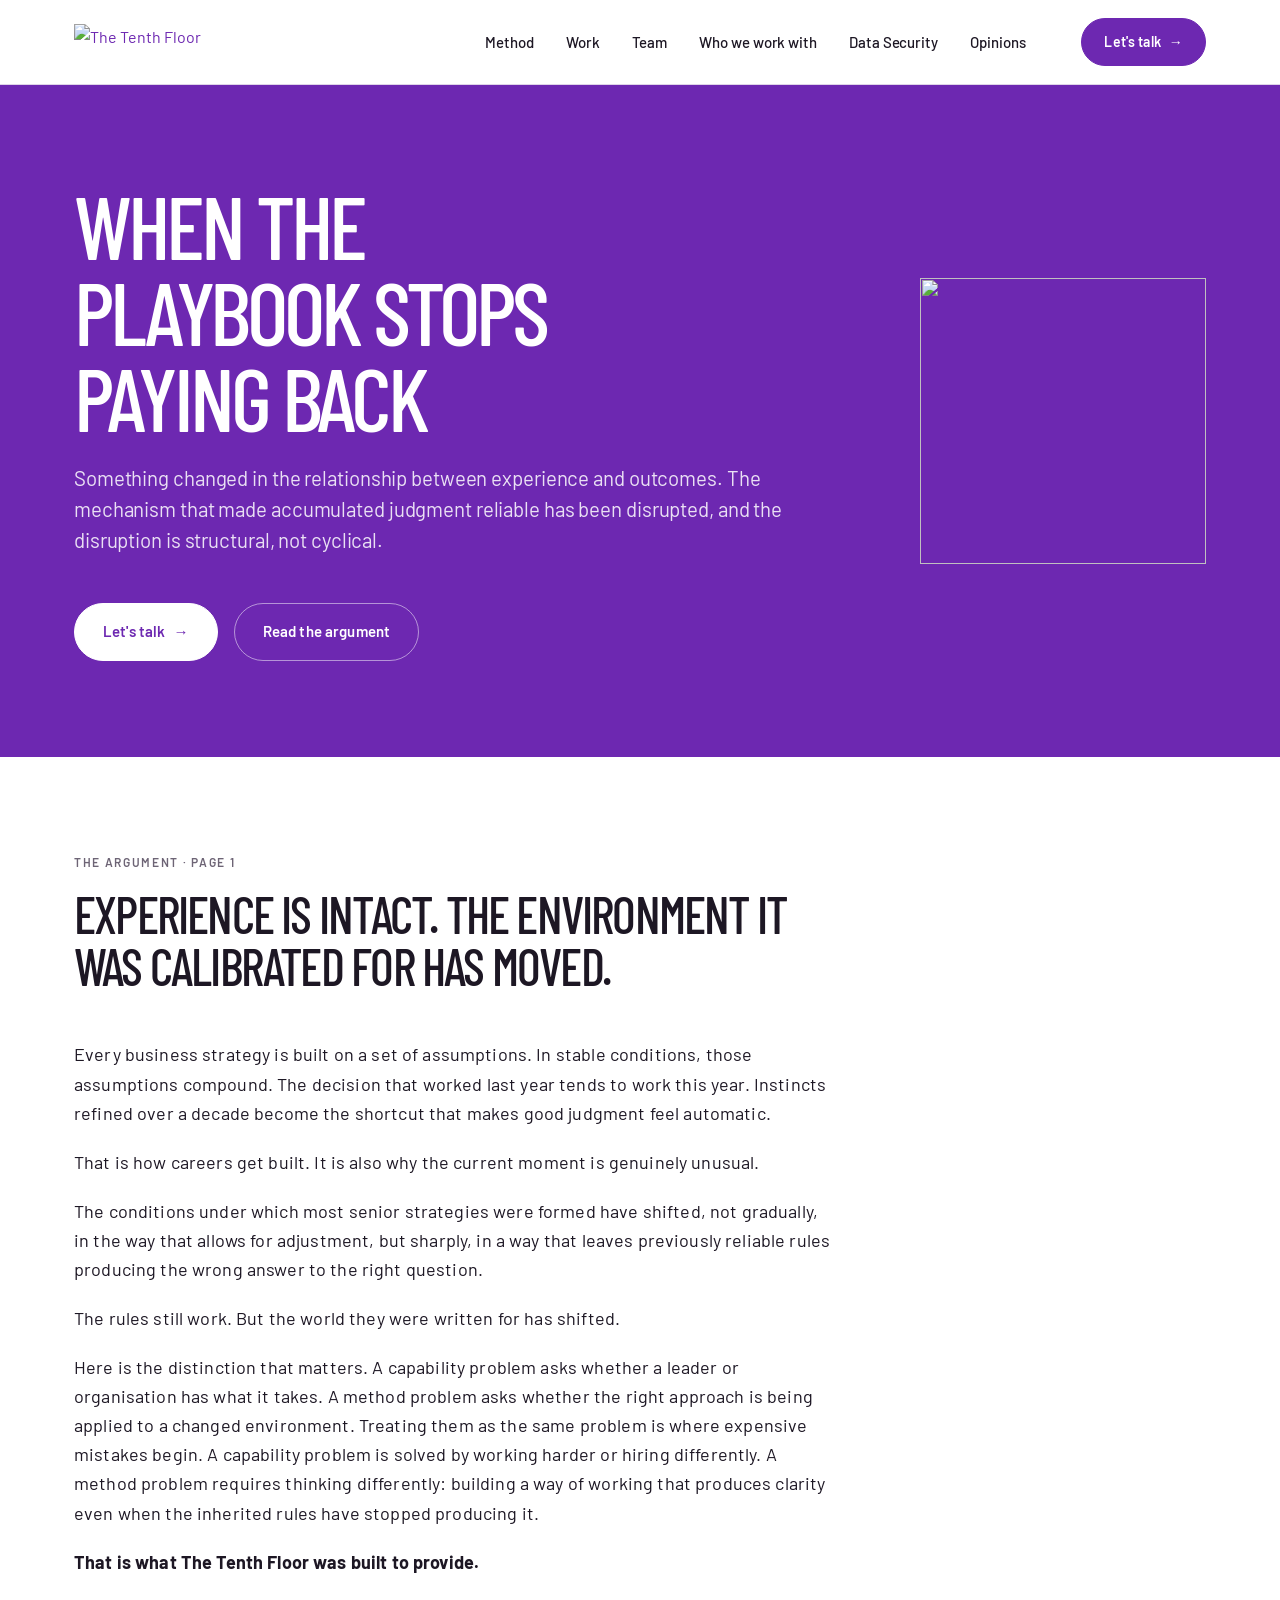
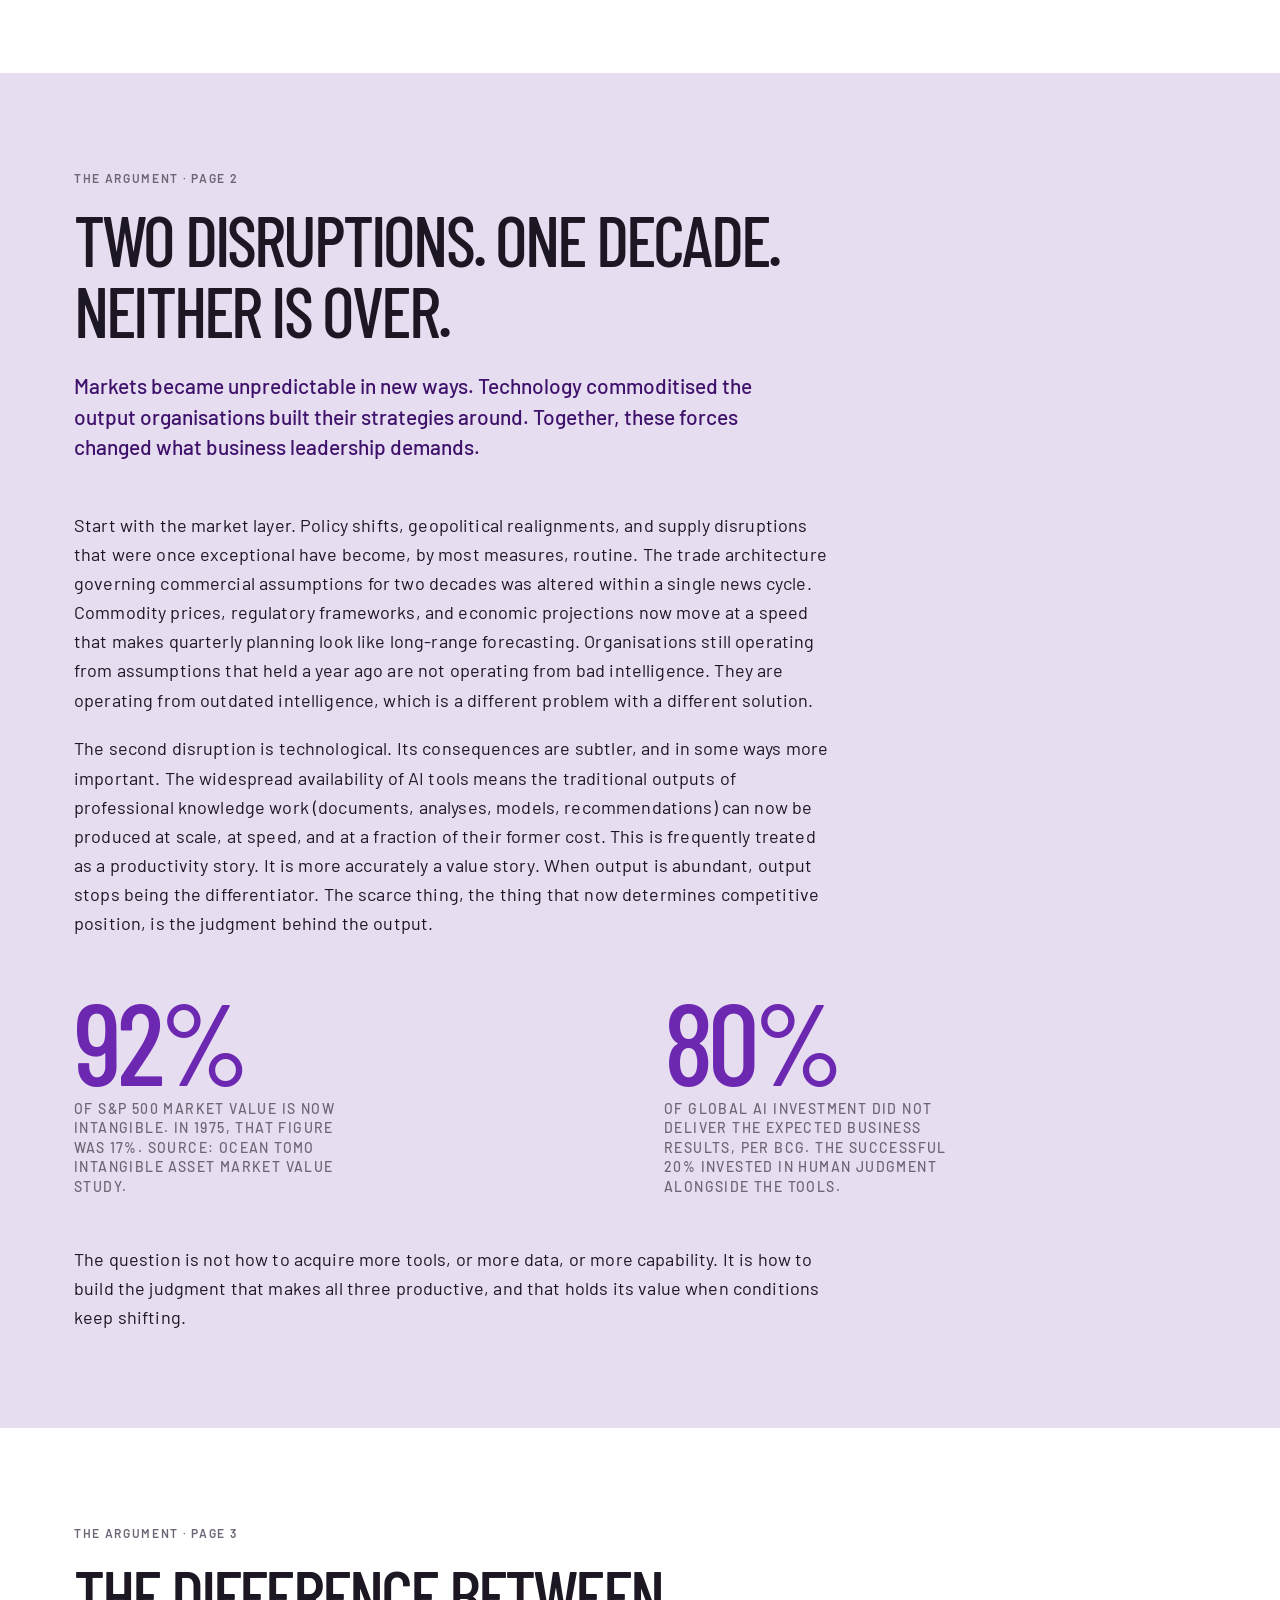
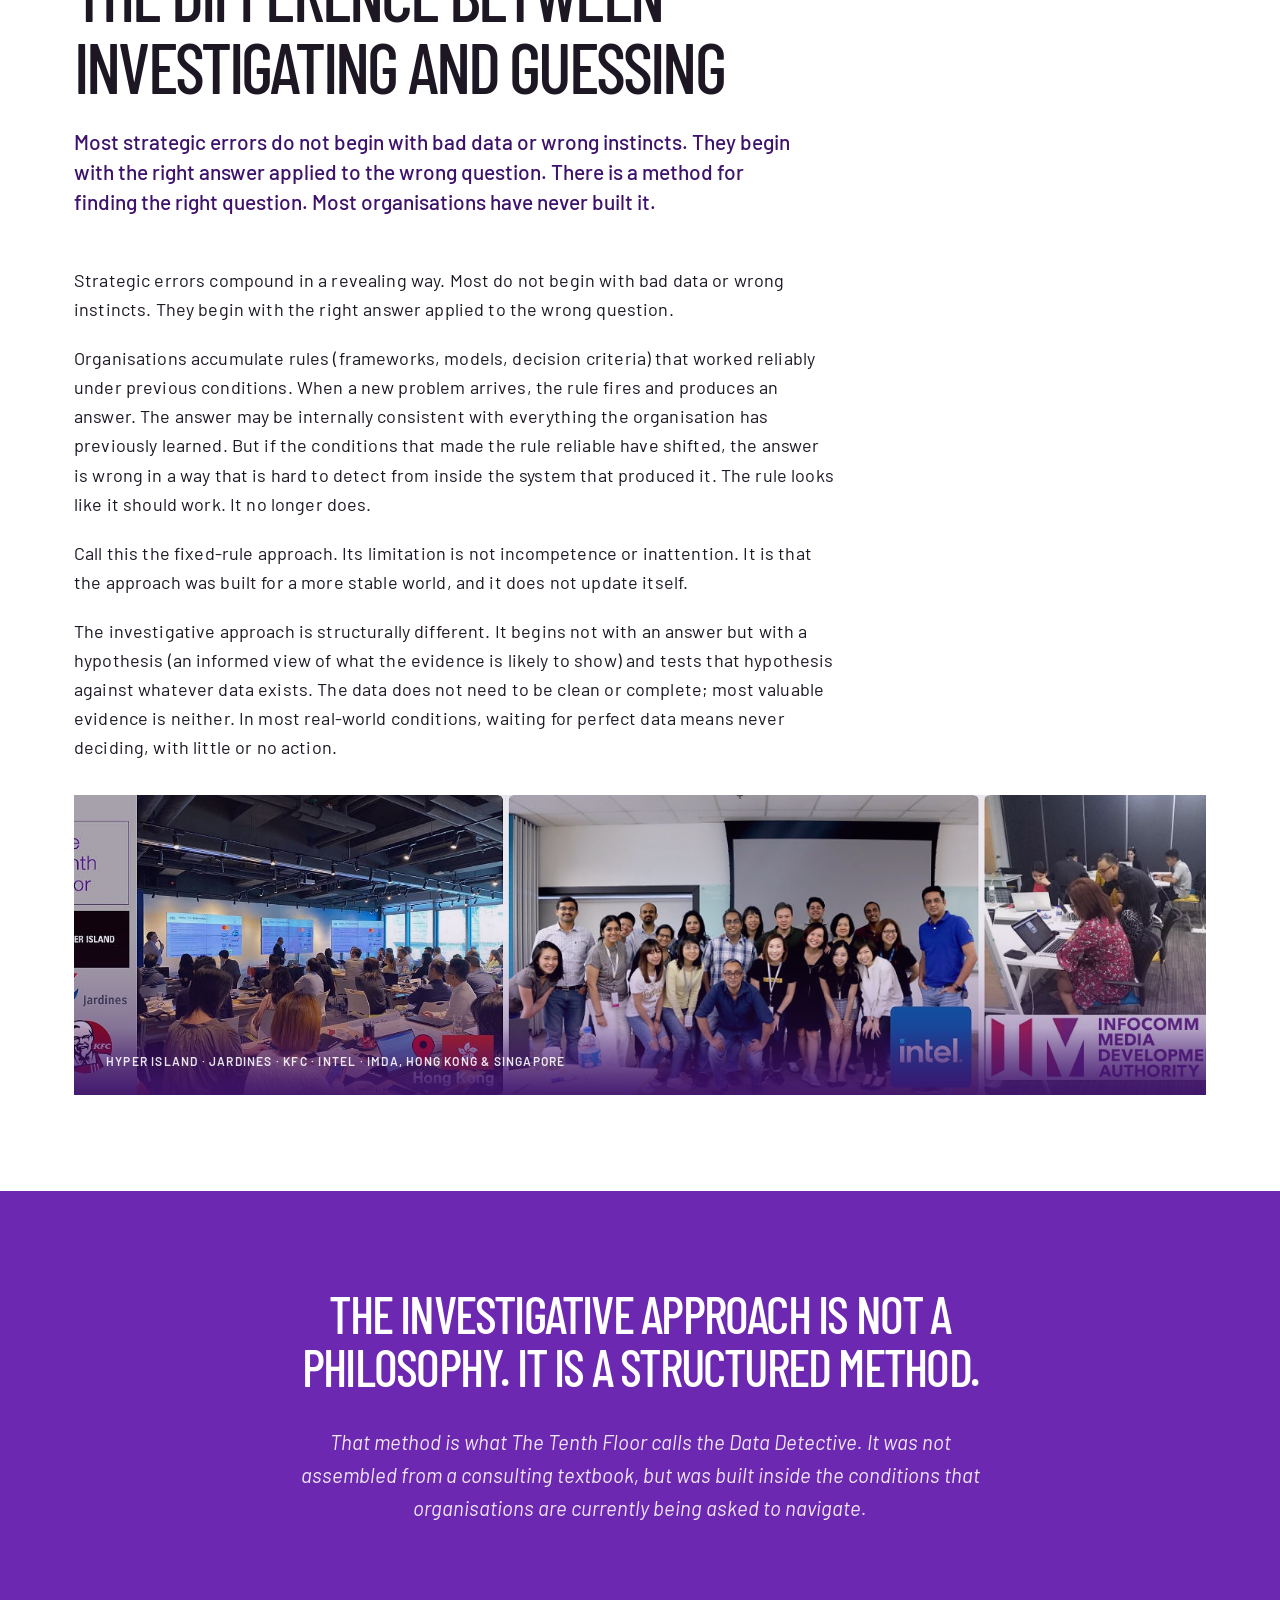
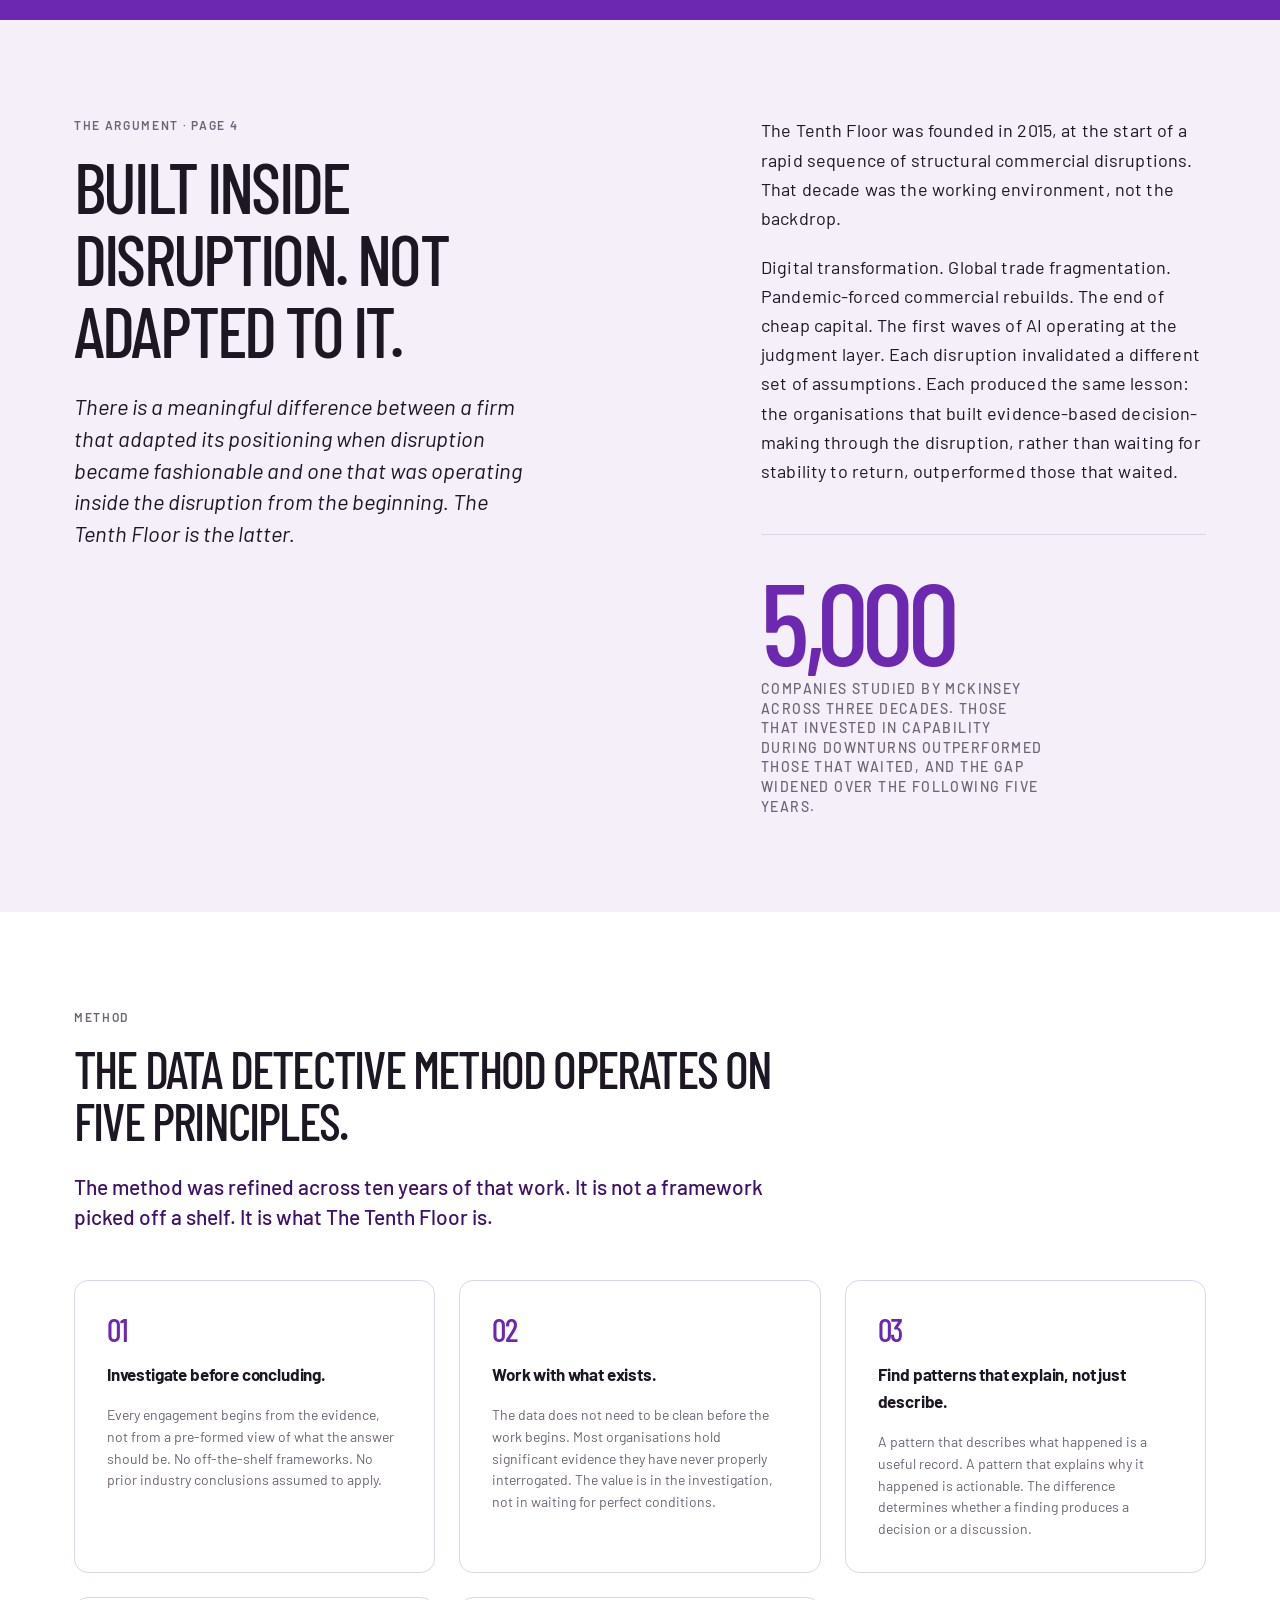
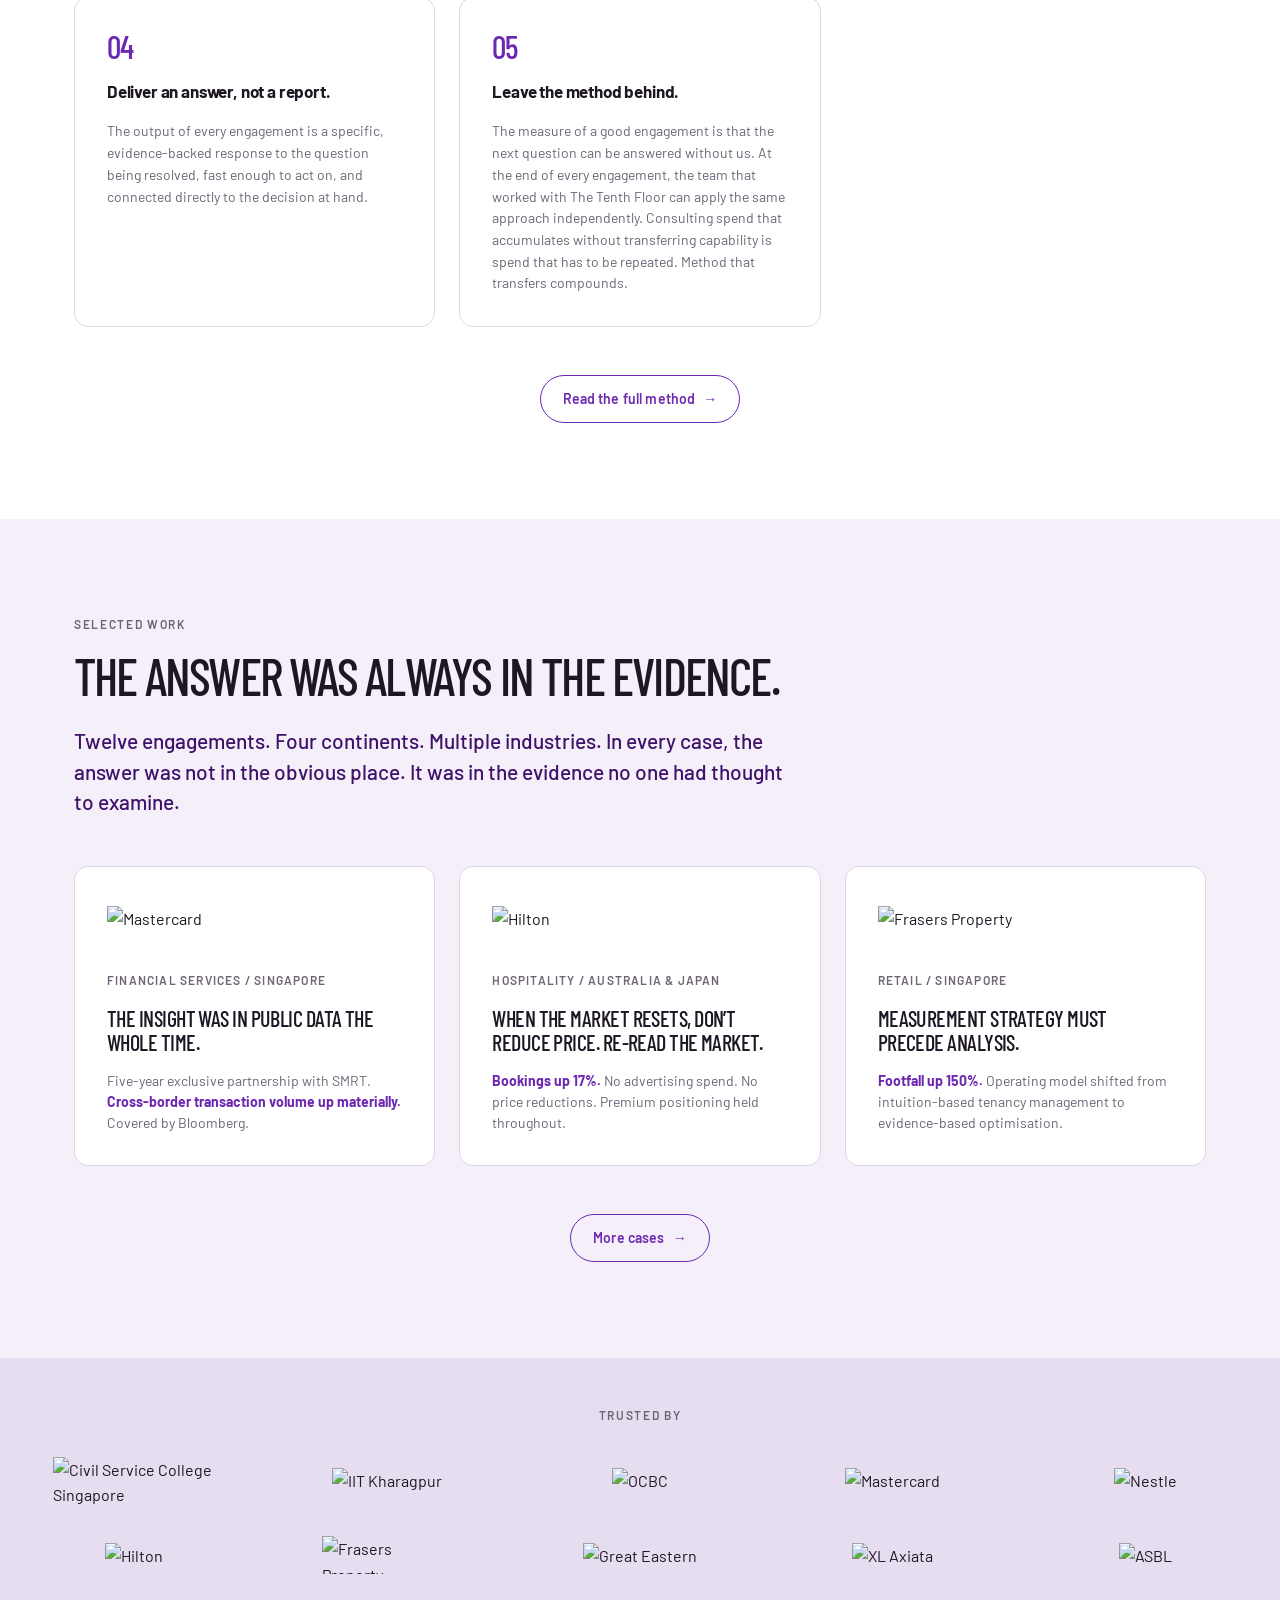
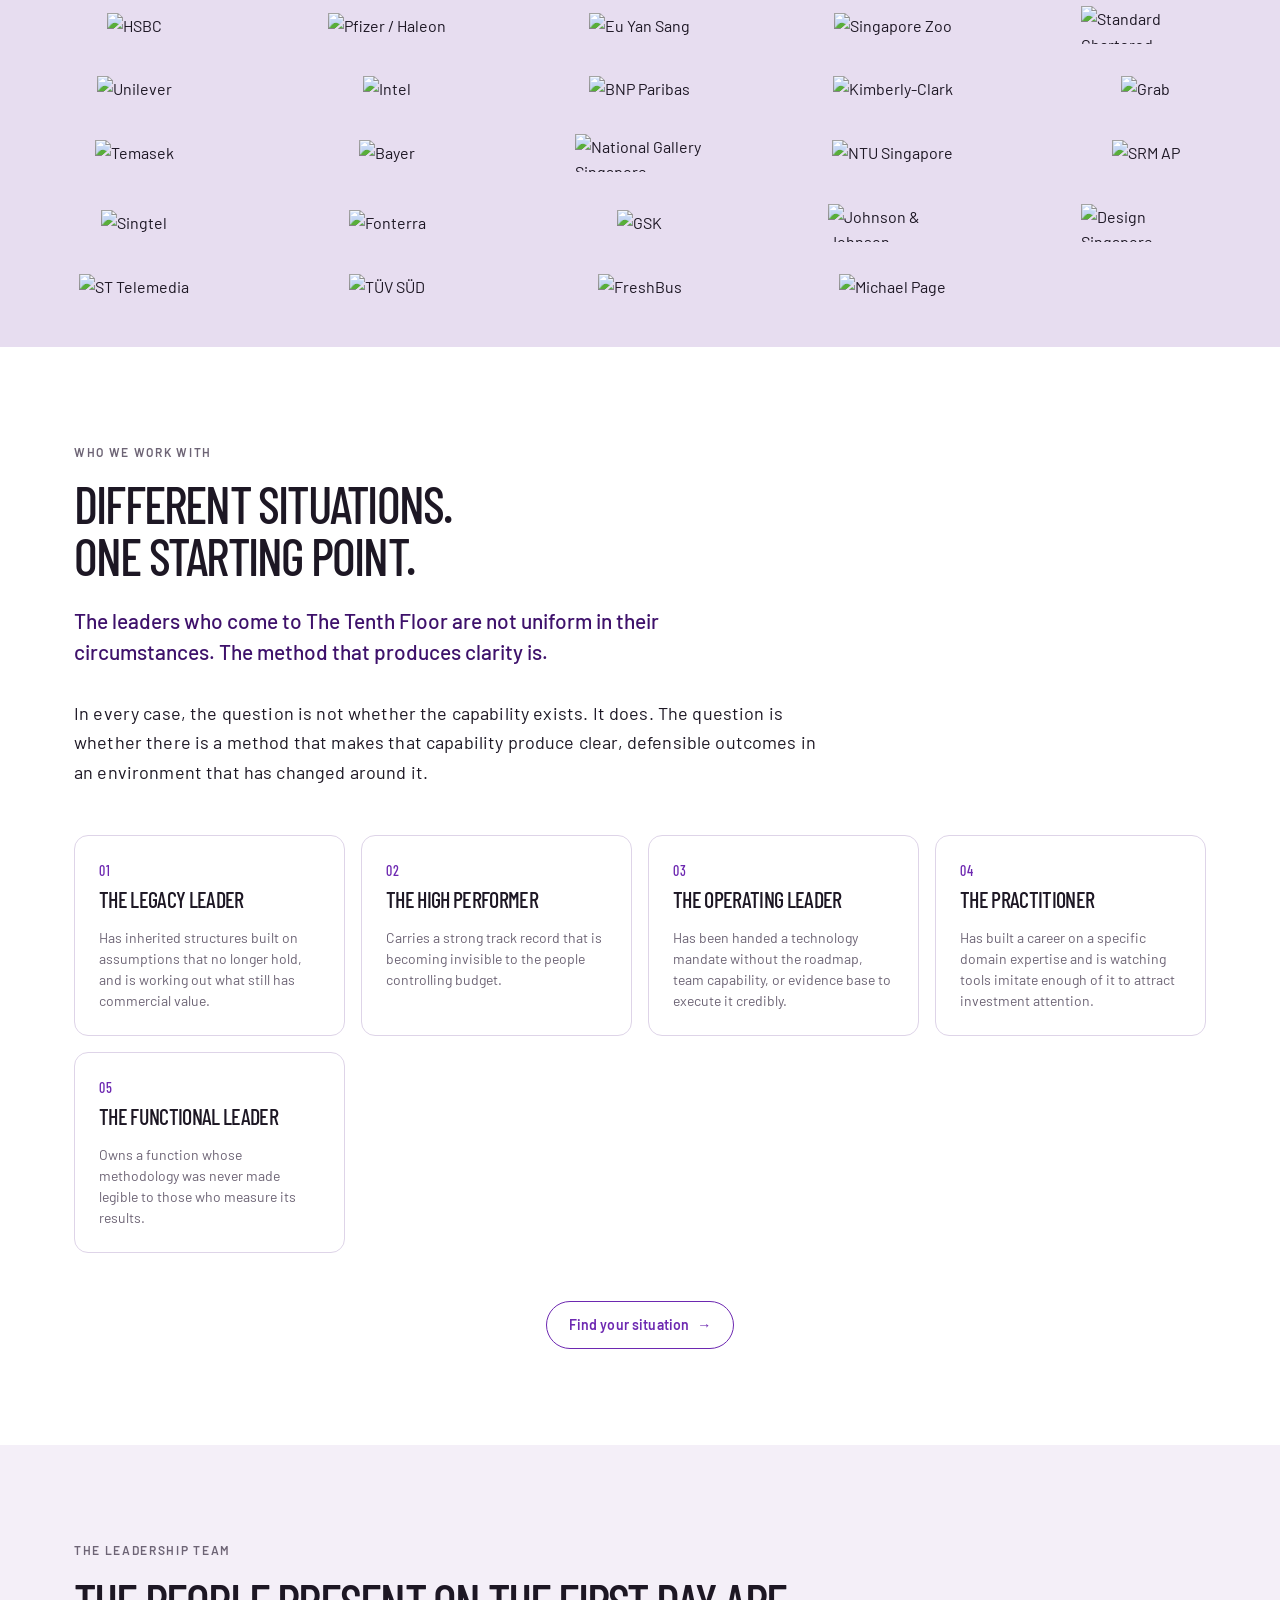
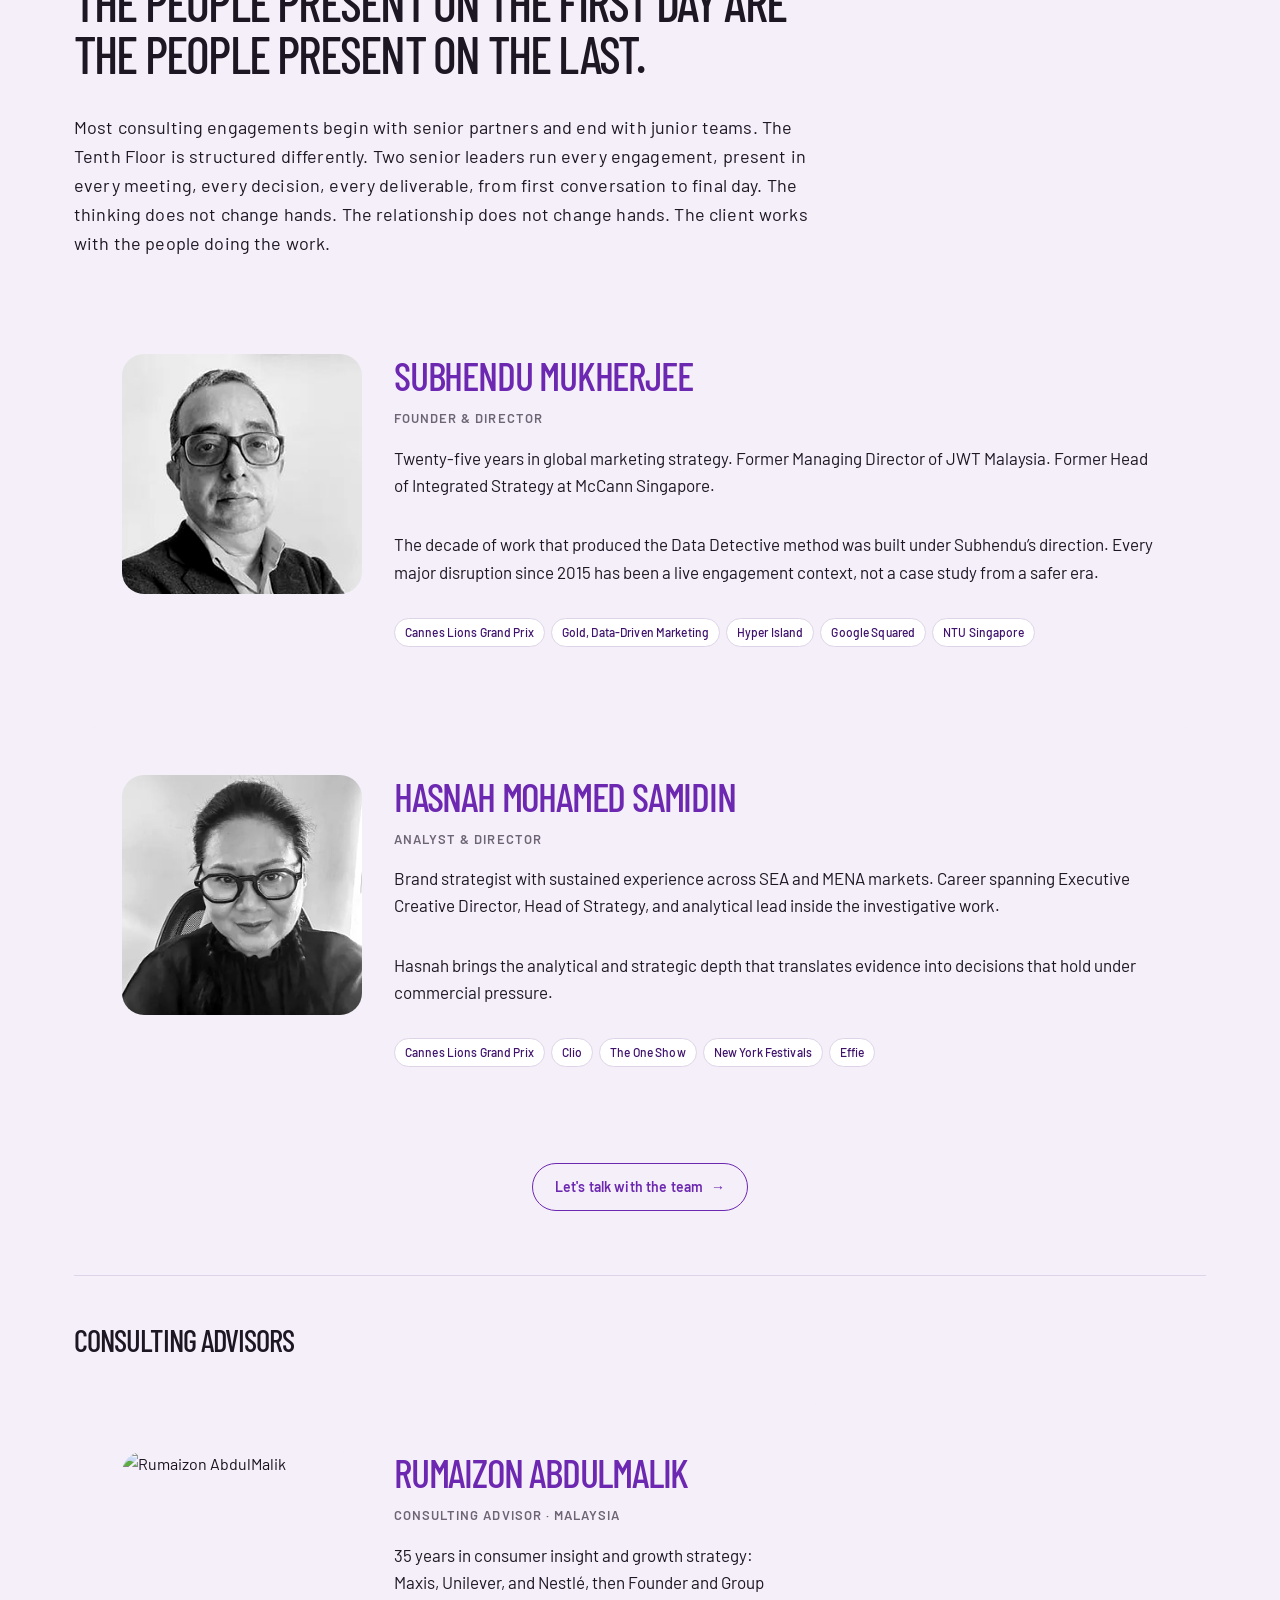
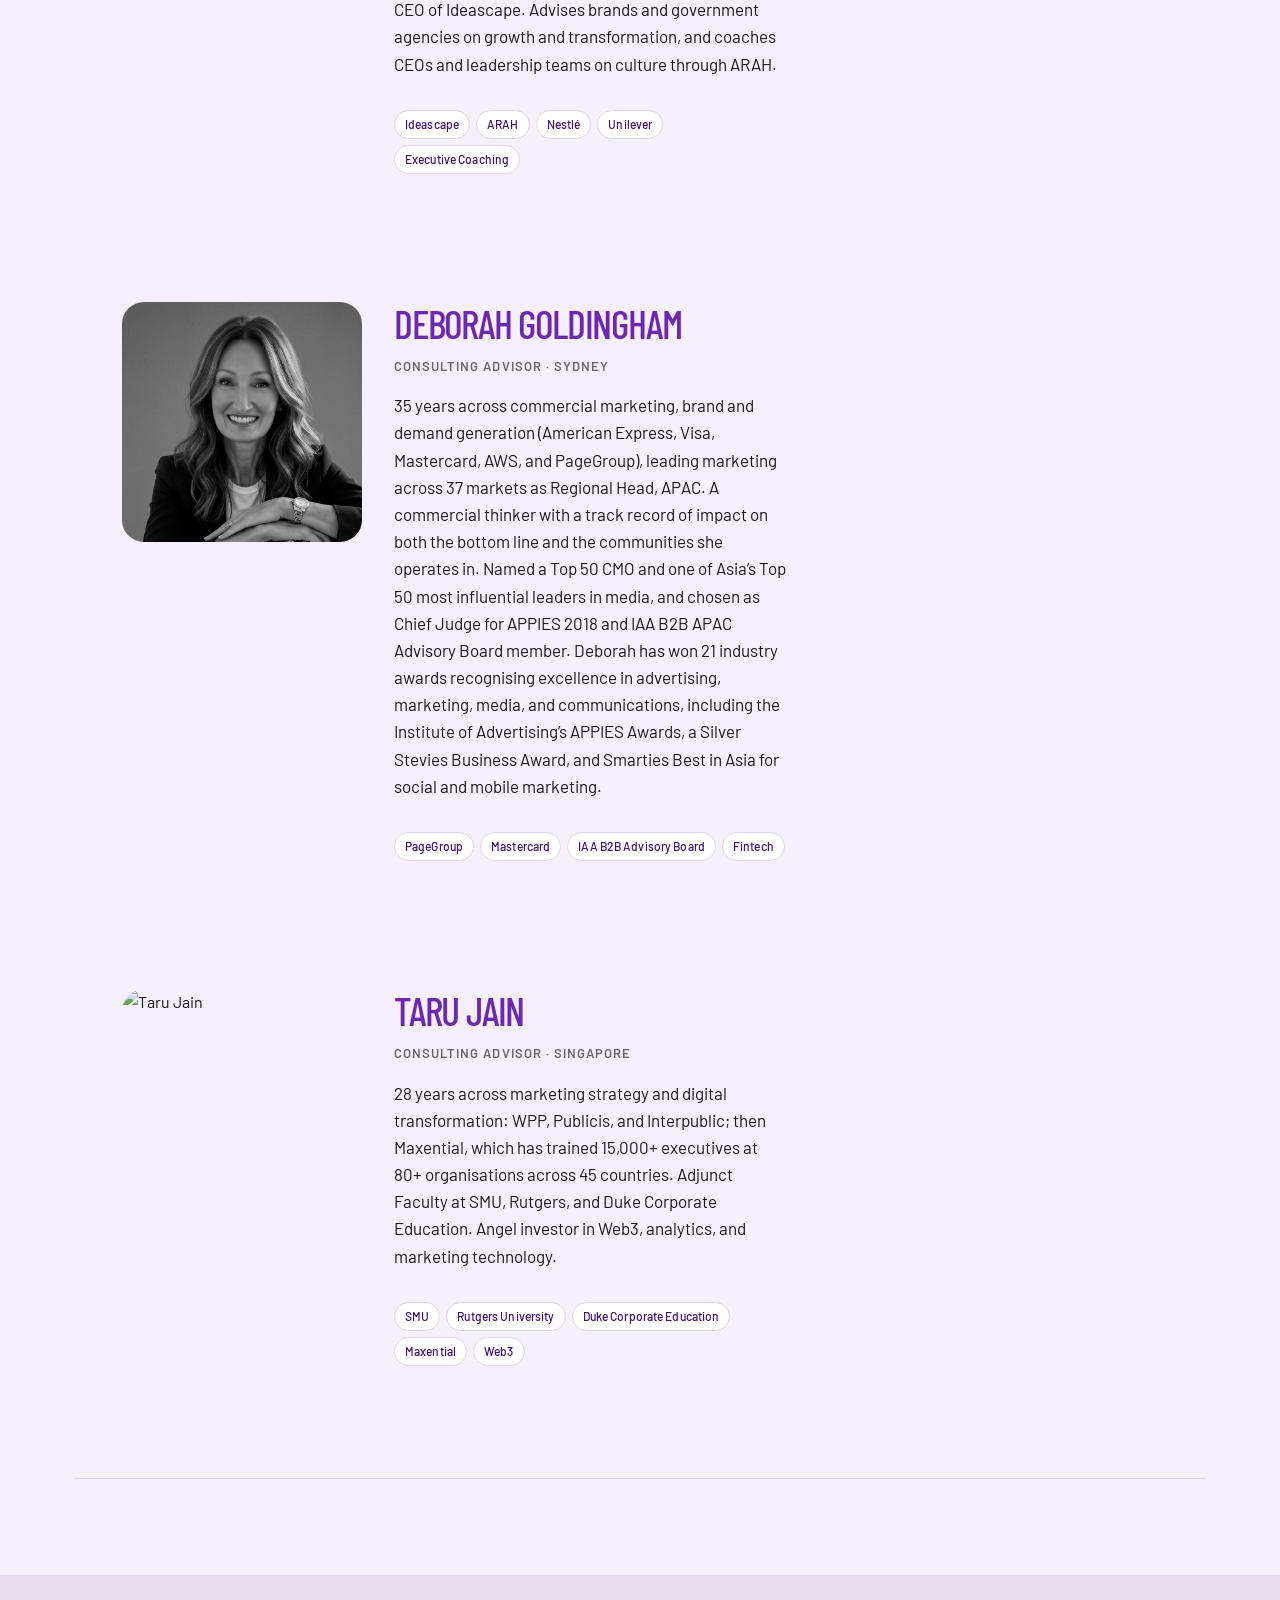
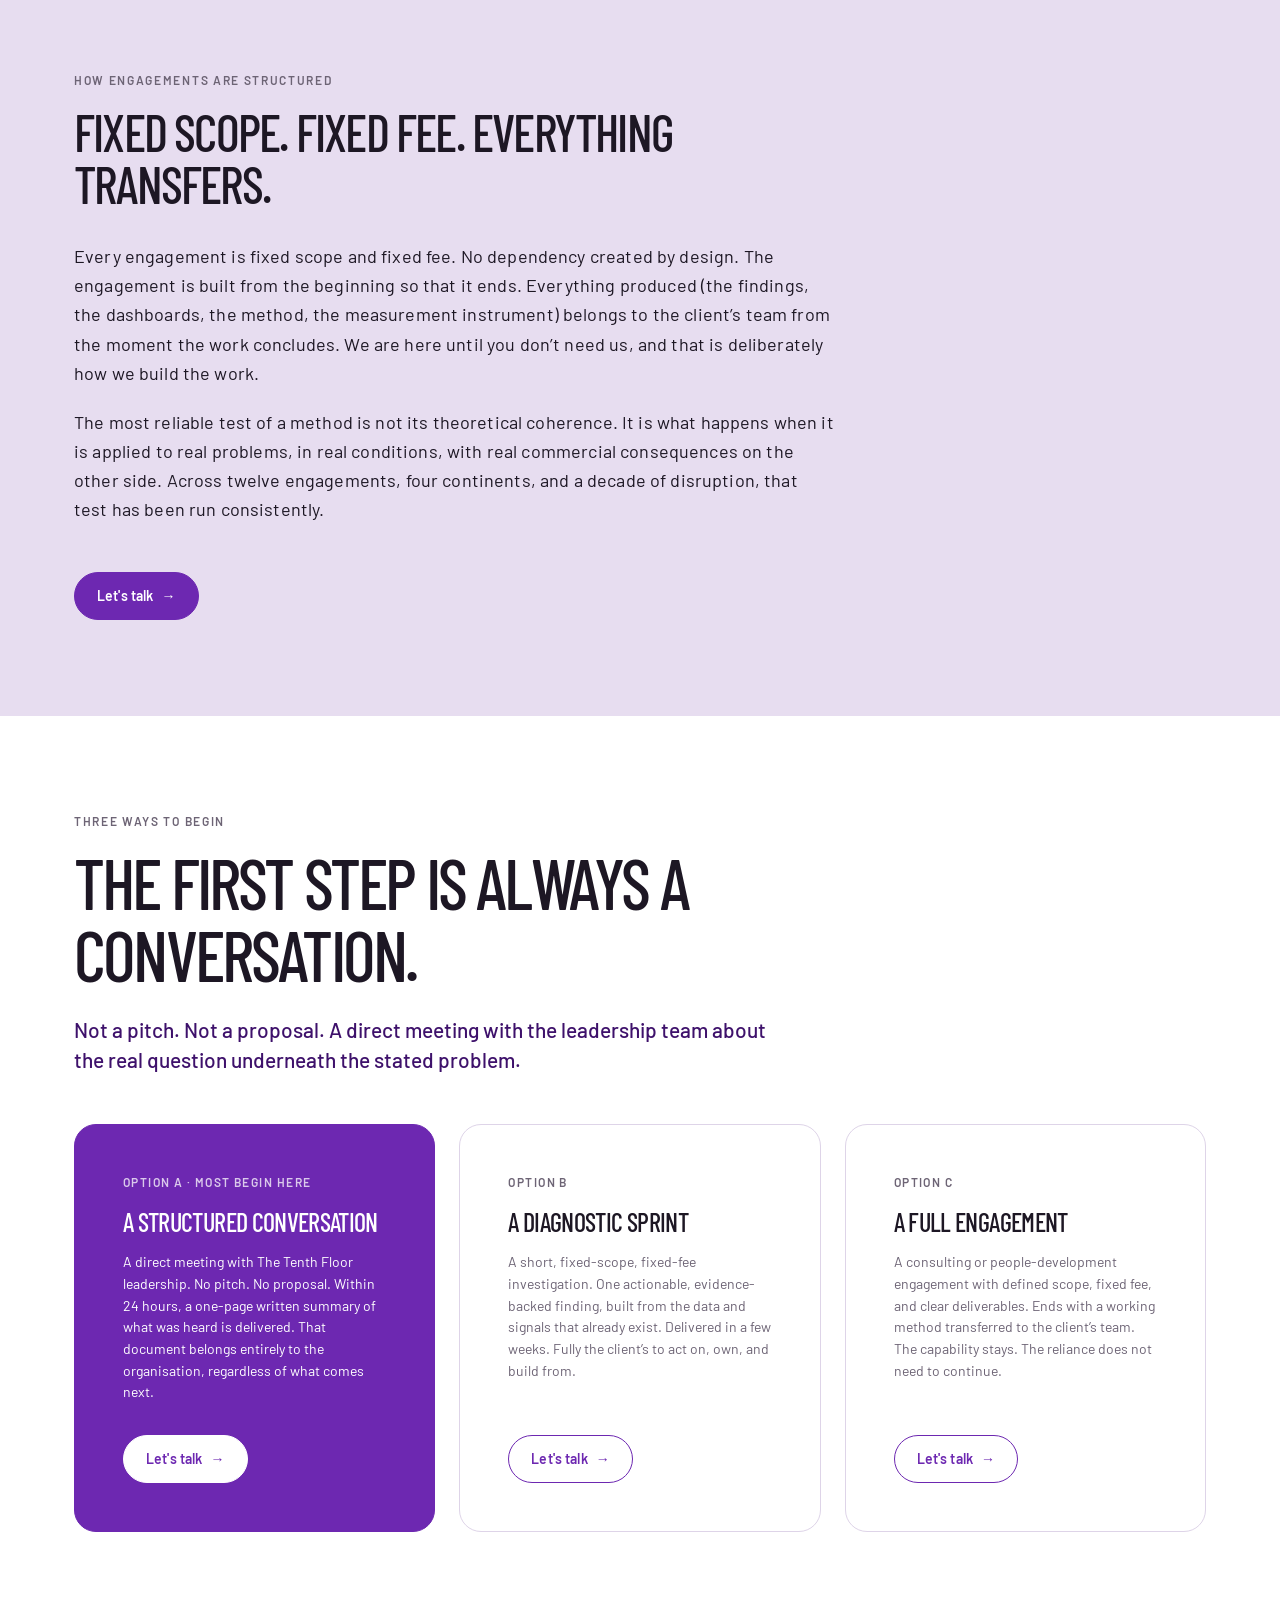
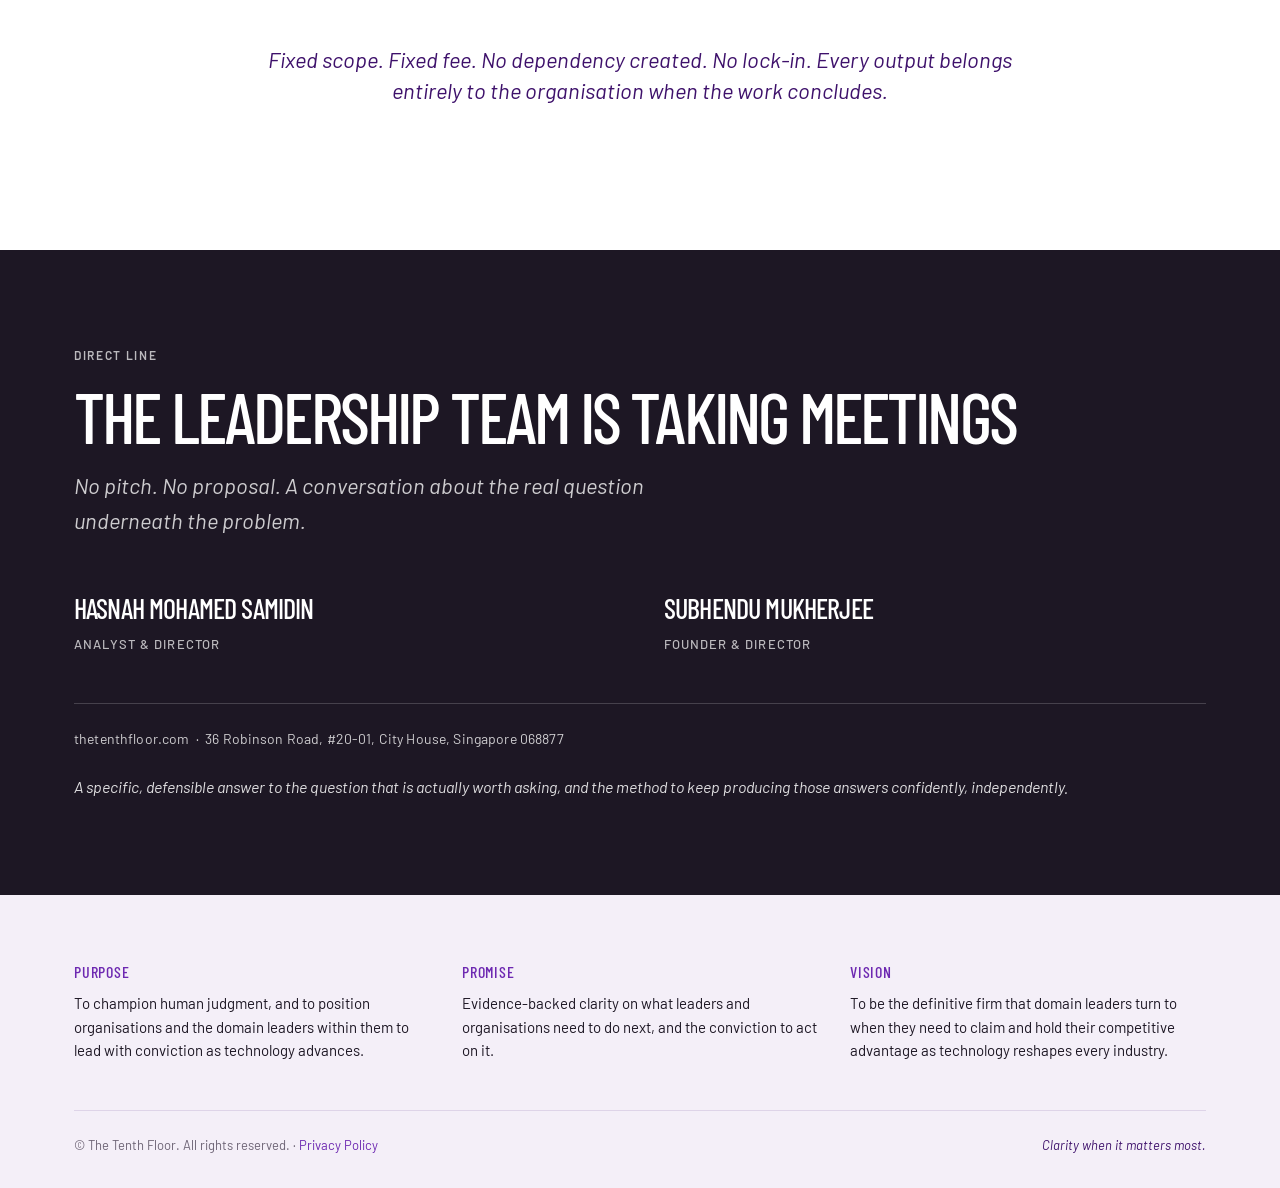
==== commit cd26ce22: "Add Rumaizon AbdulMalik as first Consulting Advisor; reorder to Rumaizon, Deborah, Taru Pending Ruma" ====
--- a/index.html
+++ b/index.html
@@ -390,6 +390,41 @@
 
       <div class="leader-card--with-photo reveal">
         <div class="leader-photo">
+          <img decoding="async" src="https://ik.imagekit.io/ztdjsu12hs/TTF/Rumaizon.jpeg?tr=e-grayscale" alt="Rumaizon AbdulMalik" loading="lazy">
+        </div>
+        <div class="leader-card__content">
+          <div class="leader-card__name">Rumaizon AbdulMalik</div>
+          <div class="leader-card__role">Consulting Advisor &middot; Malaysia</div>
+          <p class="leader-card__bio">35 years in consumer insight and growth strategy: Maxis, Unilever, and Nestl&eacute;, then Founder and Group CEO of Ideascape. Advises brands and government agencies on growth and transformation, and coaches CEOs and leadership teams on culture through ARAH.</p>
+          <div class="leader-card__credentials">
+            <span class="credential">Ideascape</span>
+            <span class="credential">ARAH</span>
+            <span class="credential">Nestl&eacute;</span>
+            <span class="credential">Unilever</span>
+            <span class="credential">Executive Coaching</span>
+          </div>
+        </div>
+      </div>
+
+      <div class="leader-card--with-photo">
+        <div class="leader-photo">
+          <img decoding="async" src="assets/img/Debbie%20June%20profile%20shot.jpeg" alt="Deborah Goldingham" loading="lazy">
+        </div>
+        <div class="leader-card__content">
+          <div class="leader-card__name">Deborah Goldingham</div>
+          <div class="leader-card__role">Consulting Advisor &middot; Sydney</div>
+          <p class="leader-card__bio">35 years across commercial marketing, brand and demand generation (American Express, Visa, Mastercard, AWS, and PageGroup), leading marketing across 37 markets as Regional Head, APAC. A commercial thinker with a track record of impact on both the bottom line and the communities she operates in. Named a Top 50 CMO and one of Asia&rsquo;s Top 50 most influential leaders in media, and chosen as Chief Judge for APPIES 2018 and IAA B2B APAC Advisory Board member. Deborah has won 21 industry awards recognising excellence in advertising, marketing, media, and communications, including the Institute of Advertising&rsquo;s APPIES Awards, a Silver Stevies Business Award, and Smarties Best in Asia for social and mobile marketing.</p>
+          <div class="leader-card__credentials">
+            <span class="credential">PageGroup</span>
+            <span class="credential">Mastercard</span>
+            <span class="credential">IAA B2B Advisory Board</span>
+            <span class="credential">Fintech</span>
+          </div>
+        </div>
+      </div>
+
+      <div class="leader-card--with-photo reveal">
+        <div class="leader-photo">
           <img decoding="async" src="https://ik.imagekit.io/ztdjsu12hs/TTF/Taru_Image_BW.png" alt="Taru Jain" loading="lazy">
         </div>
         <div class="leader-card__content">
@@ -406,23 +441,6 @@
         </div>
       </div>
 
-      <div class="leader-card--with-photo">
-        <div class="leader-photo">
-          <img decoding="async" src="assets/img/Debbie%20June%20profile%20shot.jpeg" alt="Deborah Goldingham" loading="lazy">
-        </div>
-        <div class="leader-card__content">
-          <div class="leader-card__name">Deborah Goldingham</div>
-          <div class="leader-card__role">Consulting Advisor &middot; Sydney</div>
-          <p class="leader-card__bio">35 years across commercial marketing, brand and demand generation (American Express, Visa, Mastercard, AWS, and PageGroup), leading marketing across 37 markets as Regional Head, APAC. A commercial thinker with a track record of impact on both the bottom line and the communities she operates in. Named a Top 50 CMO and one of Asia&rsquo;s Top 50 most influential leaders in media, and chosen as Chief Judge for APPIES 2018 and IAA B2B APAC Advisory Board member. Deborah has won 21 industry awards recognising excellence in advertising, marketing, media, and communications, including the Institute of Advertising&rsquo;s APPIES Awards, a Silver Stevies Business Award, and Smarties Best in Asia for social and mobile marketing.</p>
-          <div class="leader-card__credentials">
-            <span class="credential">PageGroup</span>
-            <span class="credential">Mastercard</span>
-            <span class="credential">IAA B2B Advisory Board</span>
-            <span class="credential">Fintech</span>
-          </div>
-        </div>
-      </div>
-
     </div>
     <div style="border-top:1px solid var(--ttf-line);margin-top:var(--s-6);"></div>
 
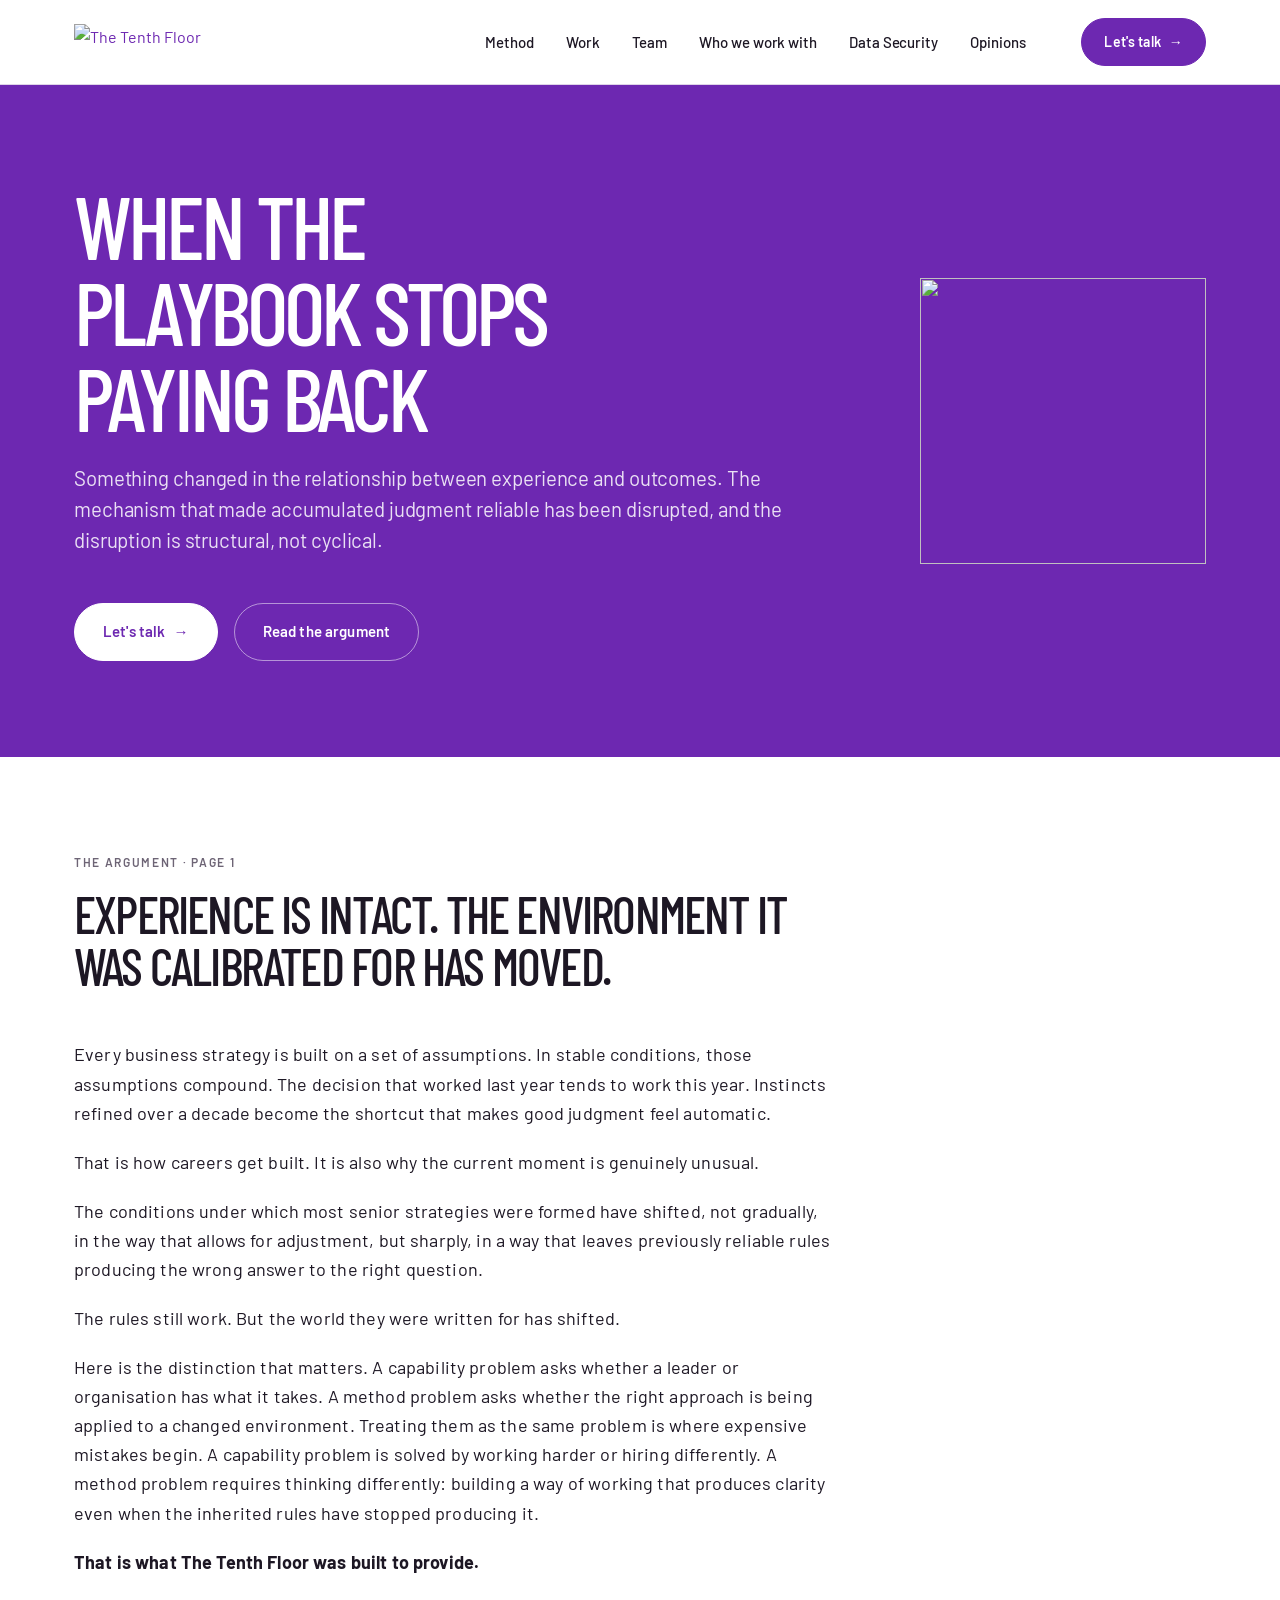
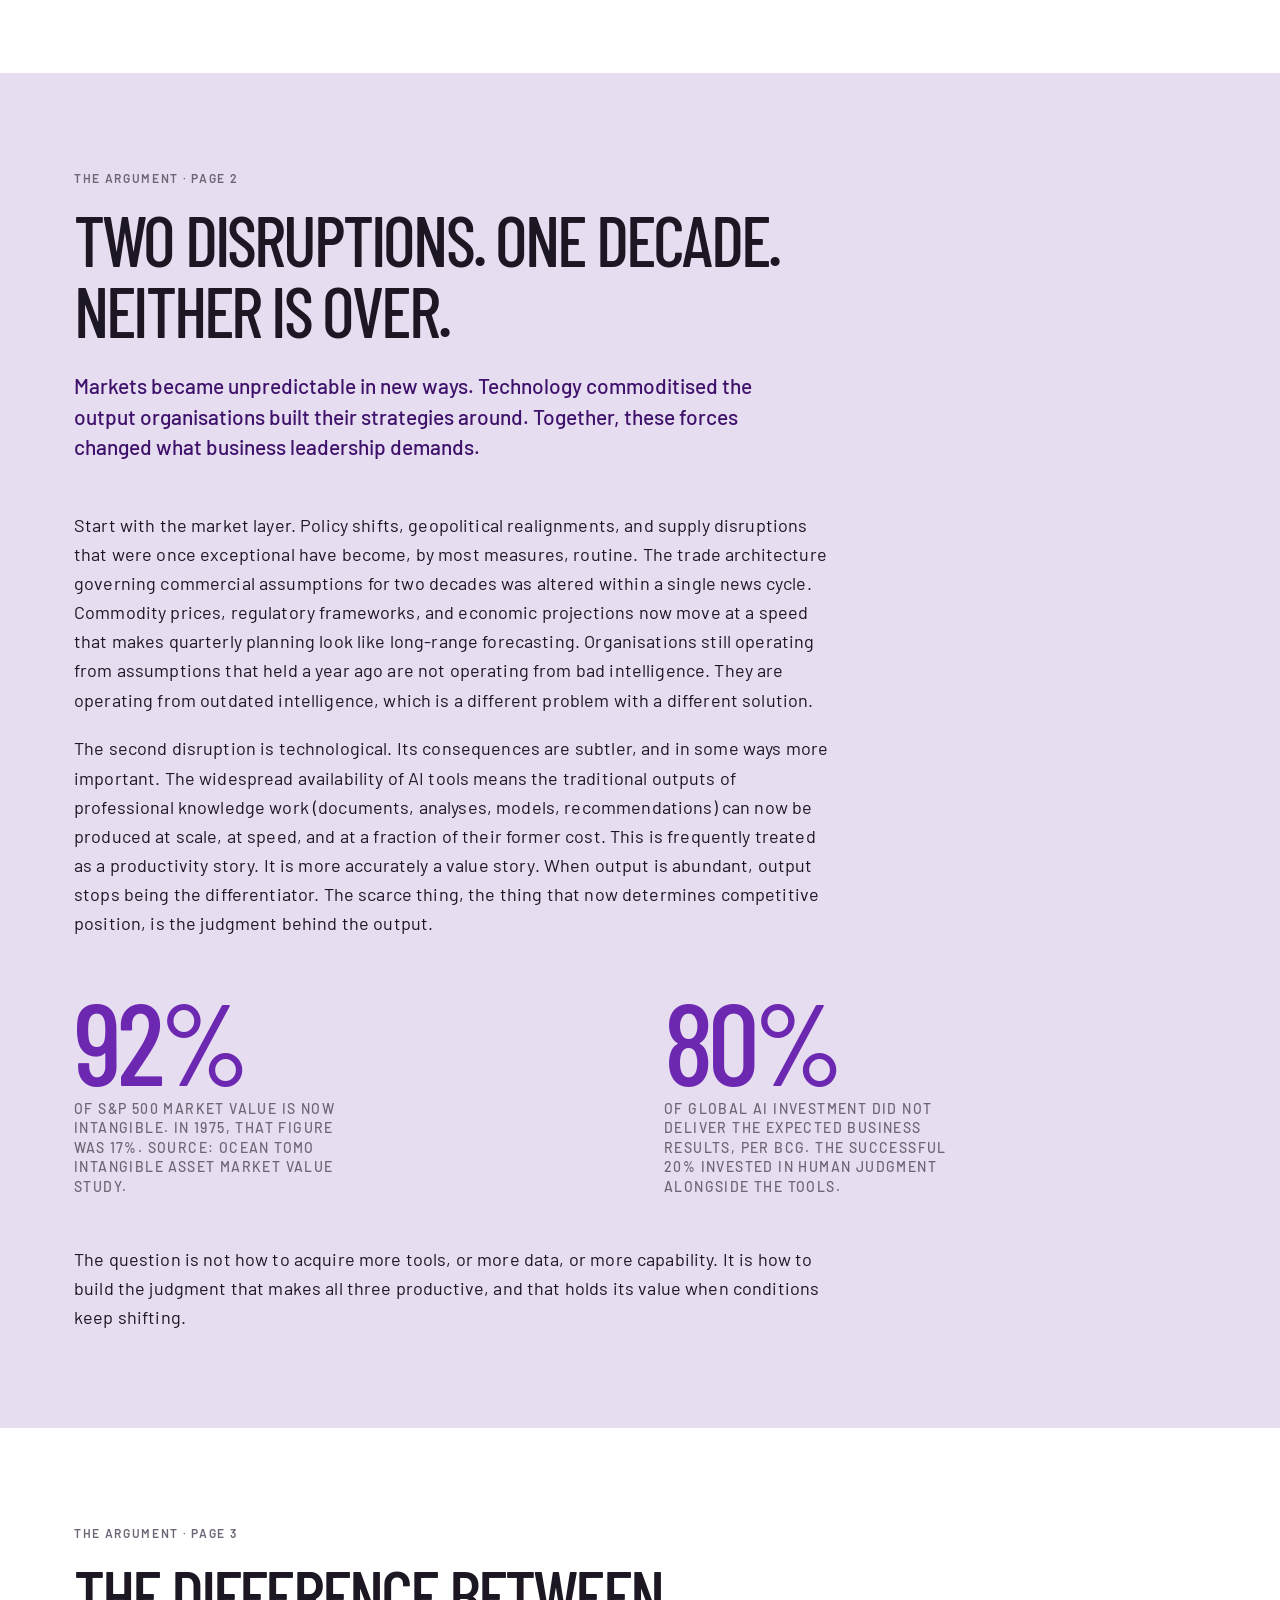
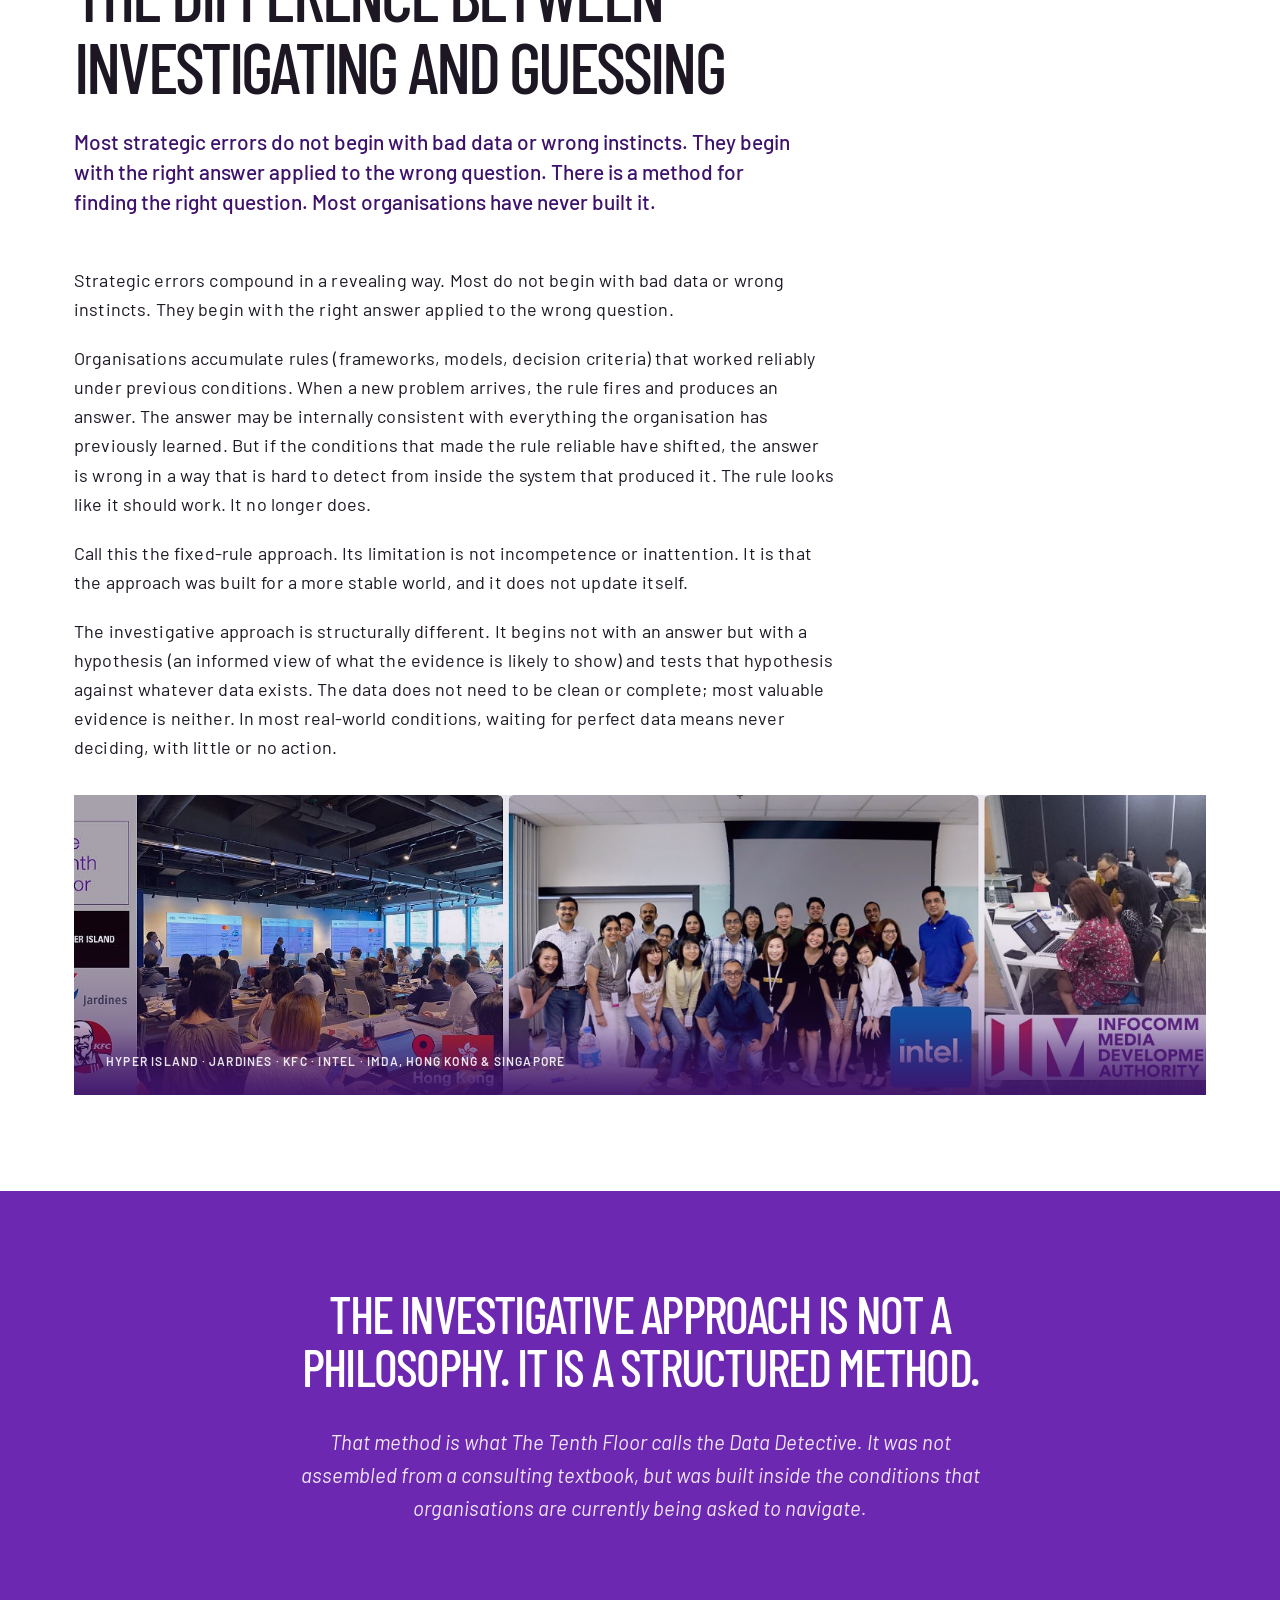
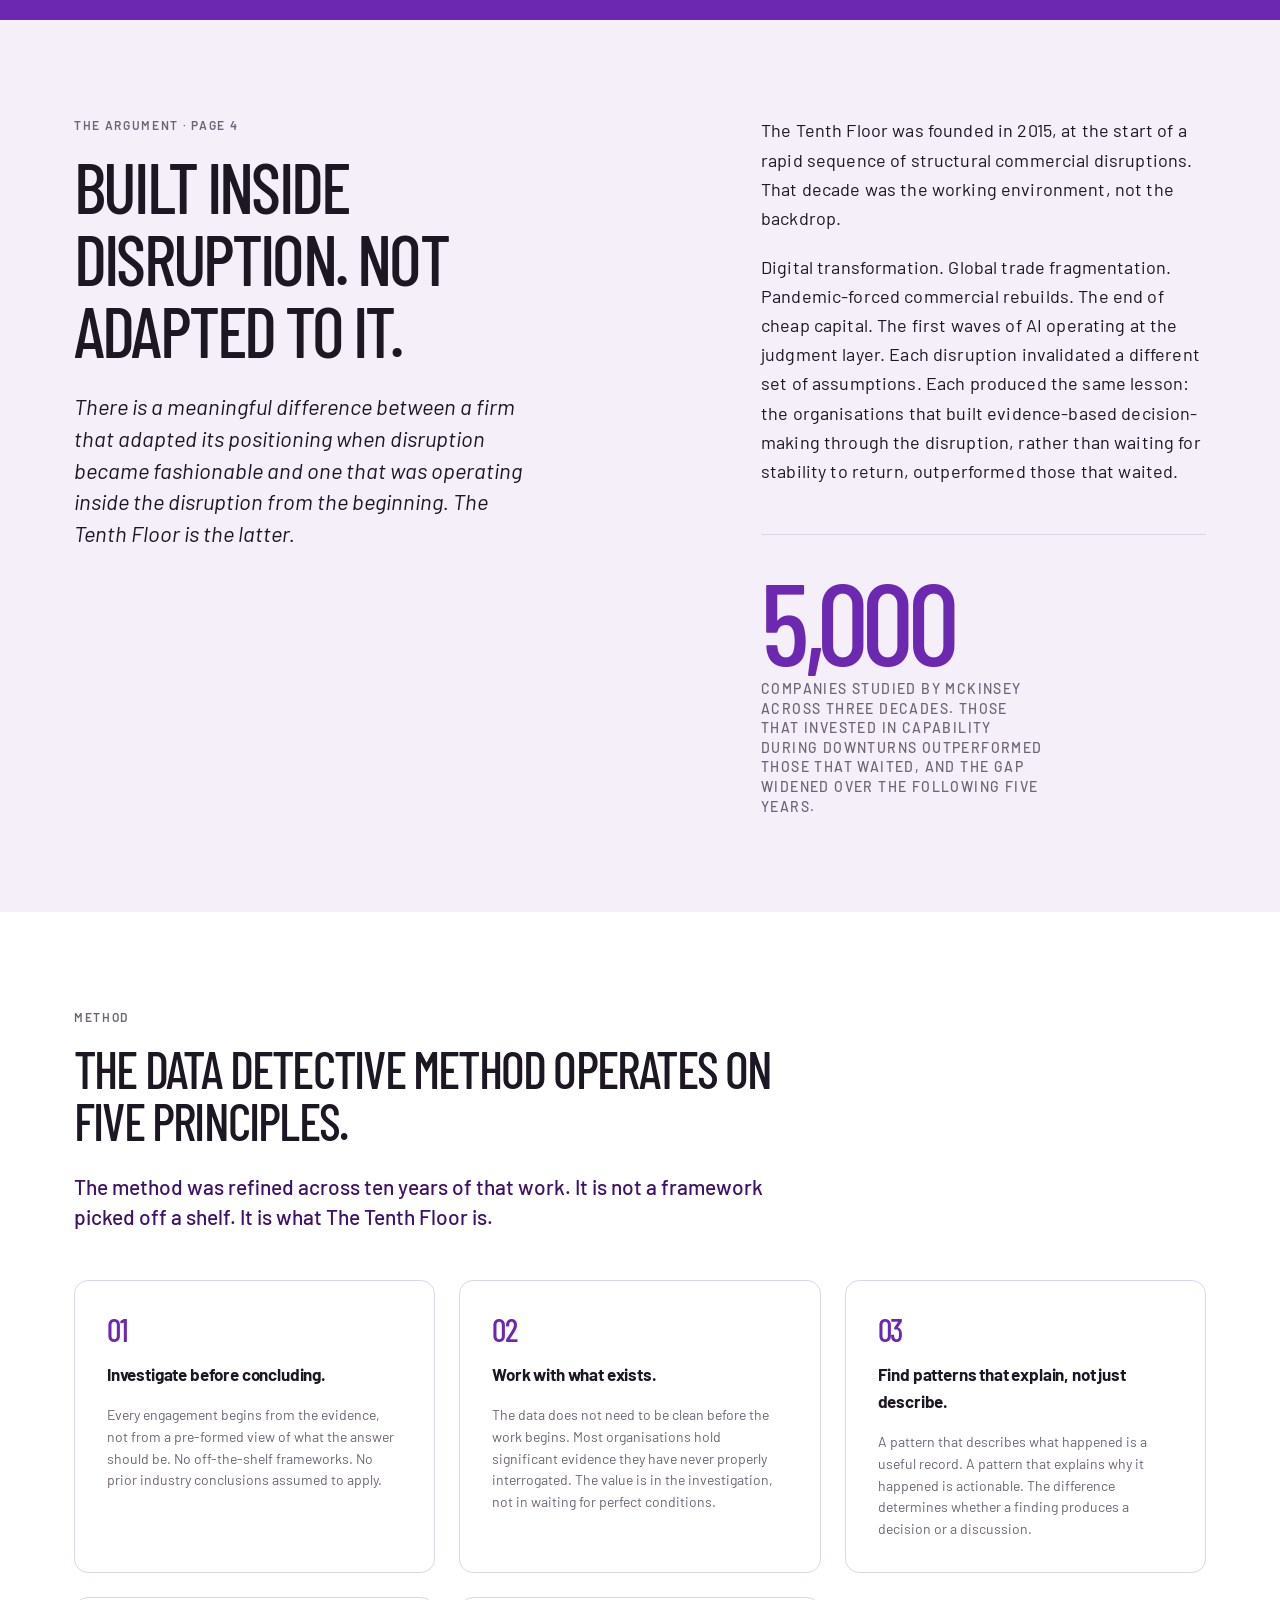
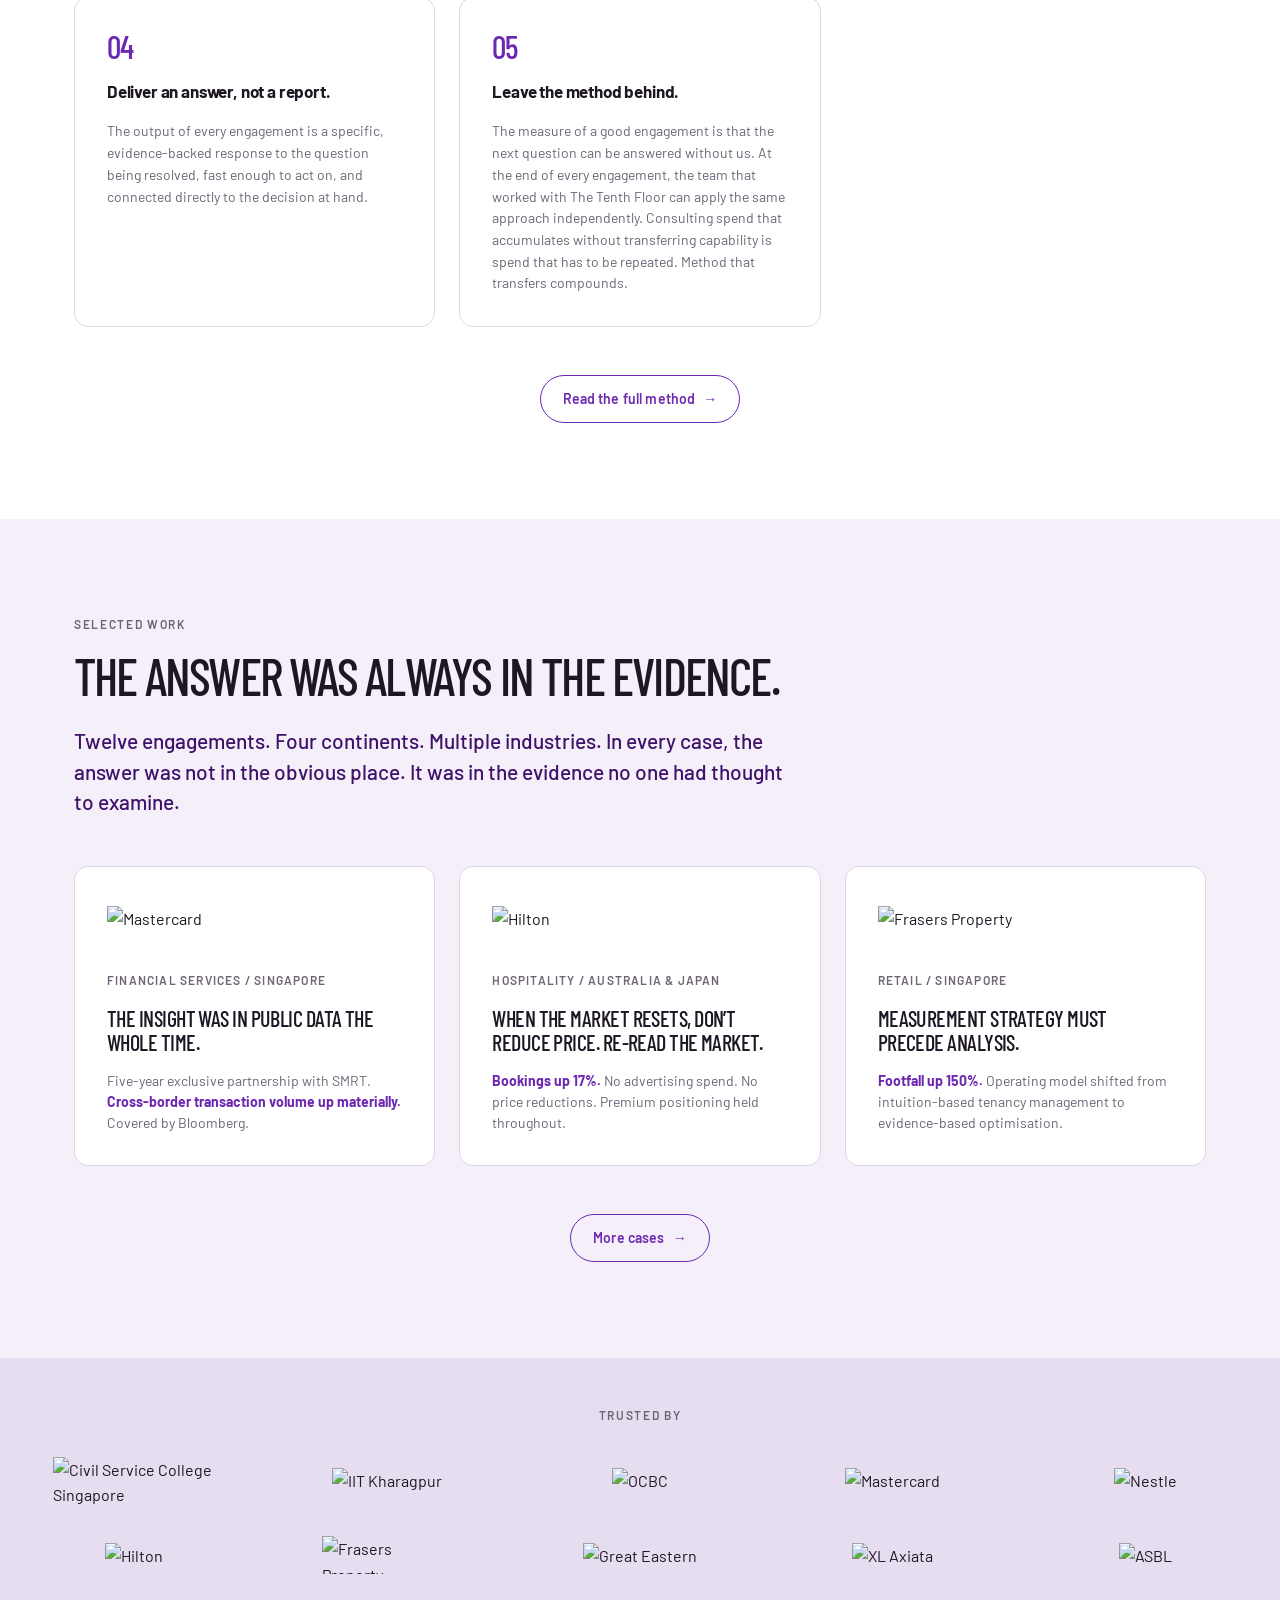
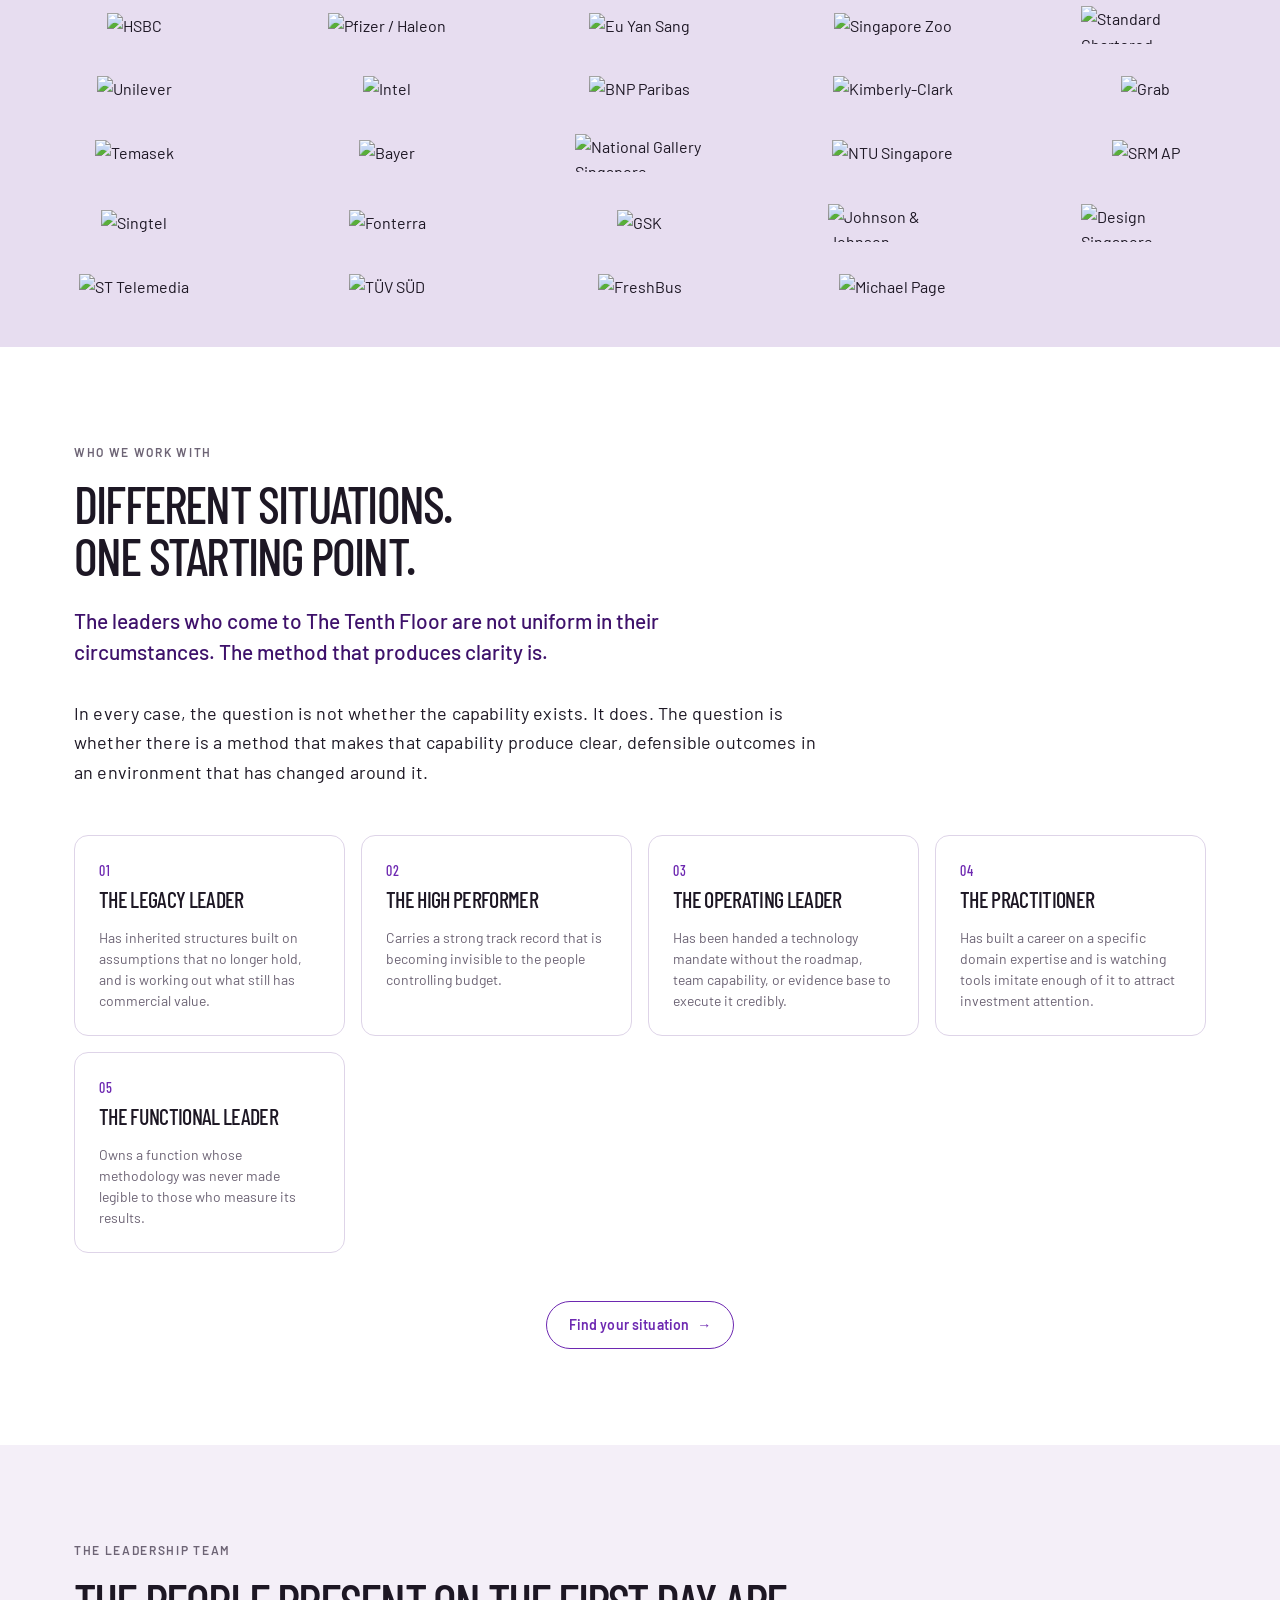
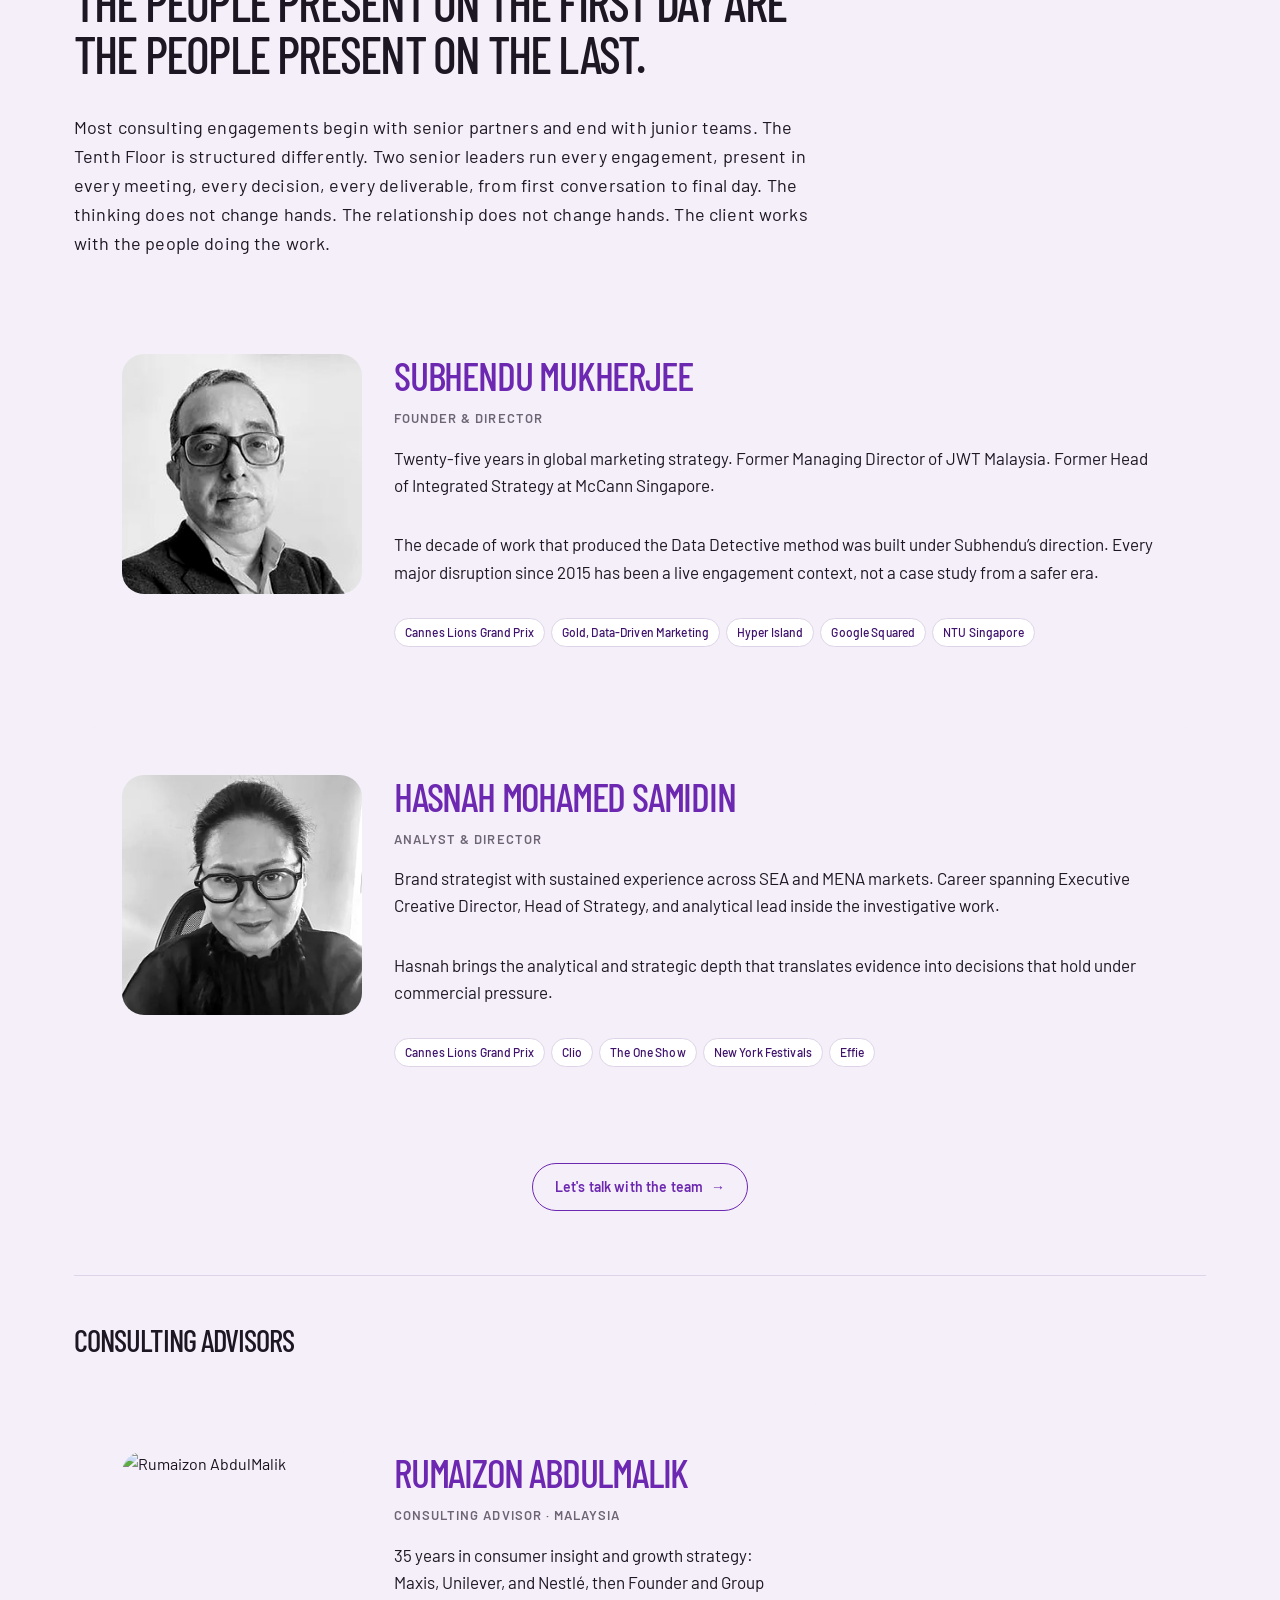
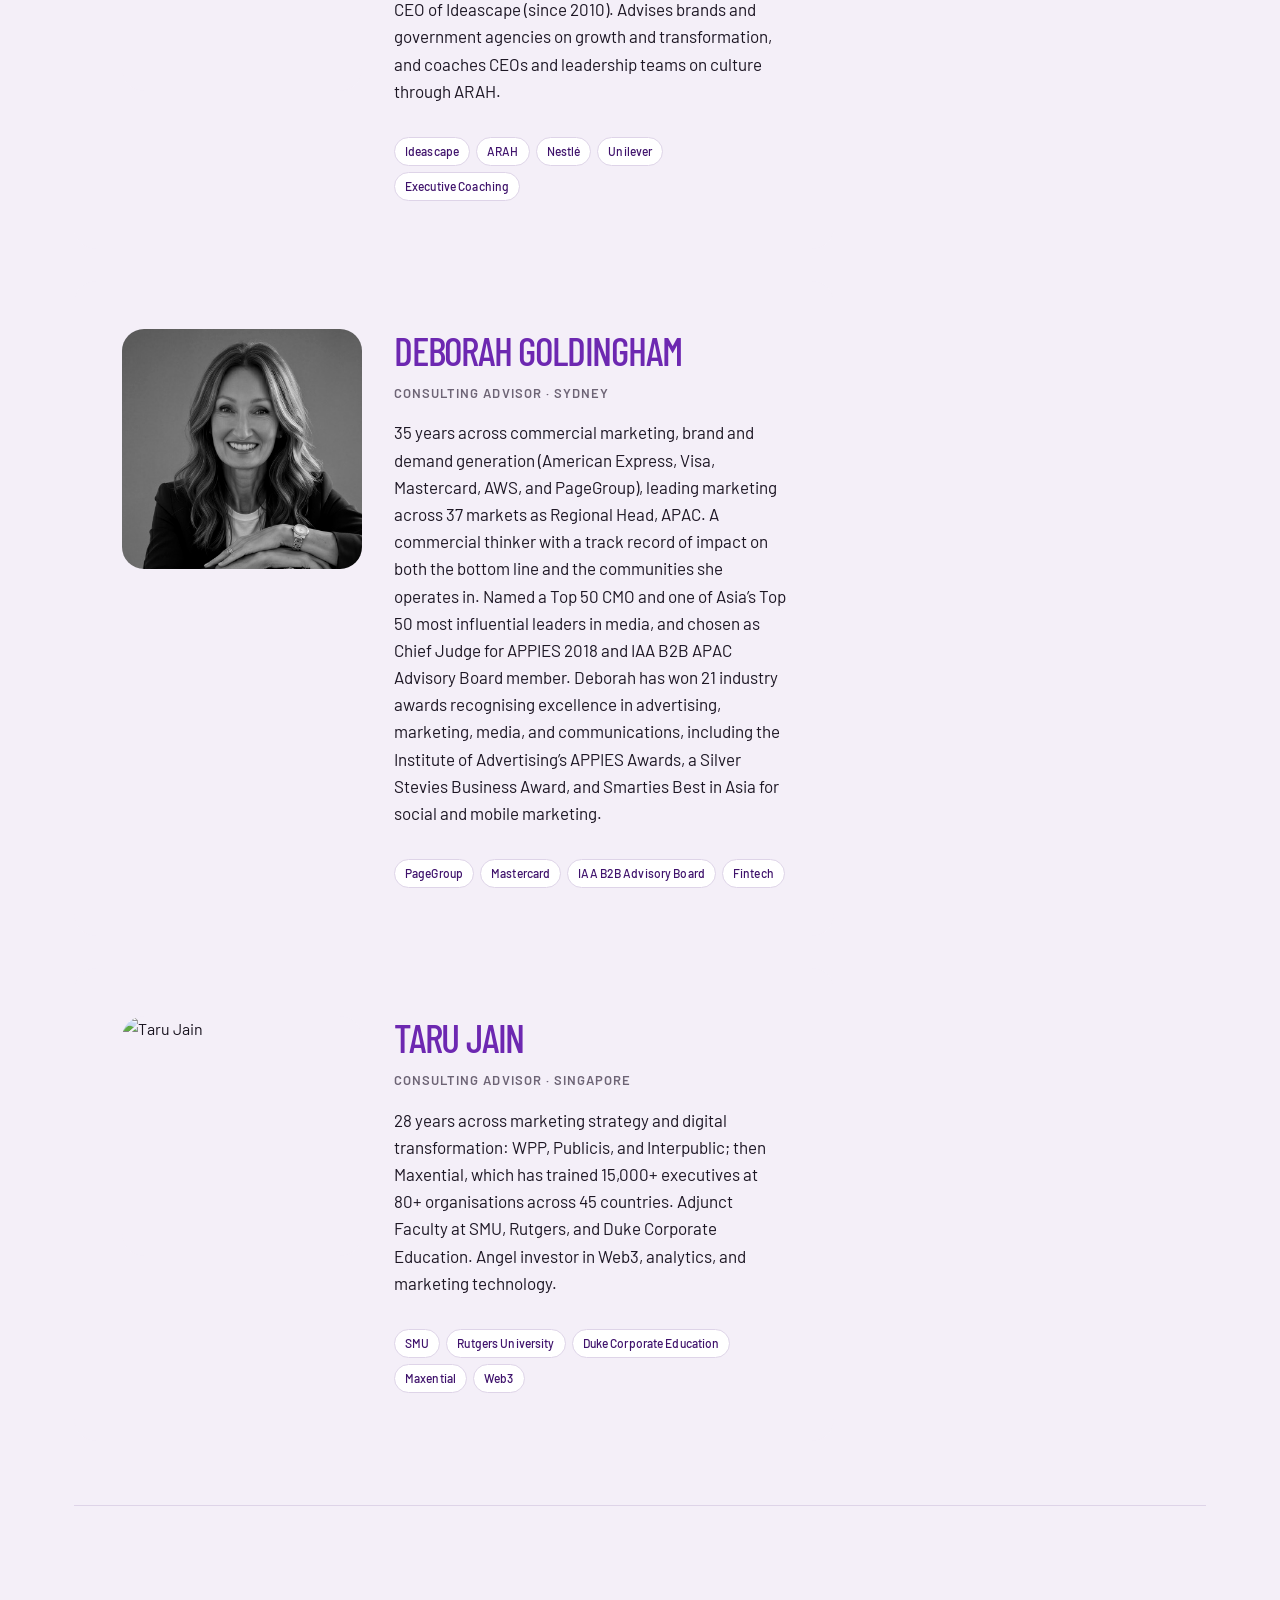
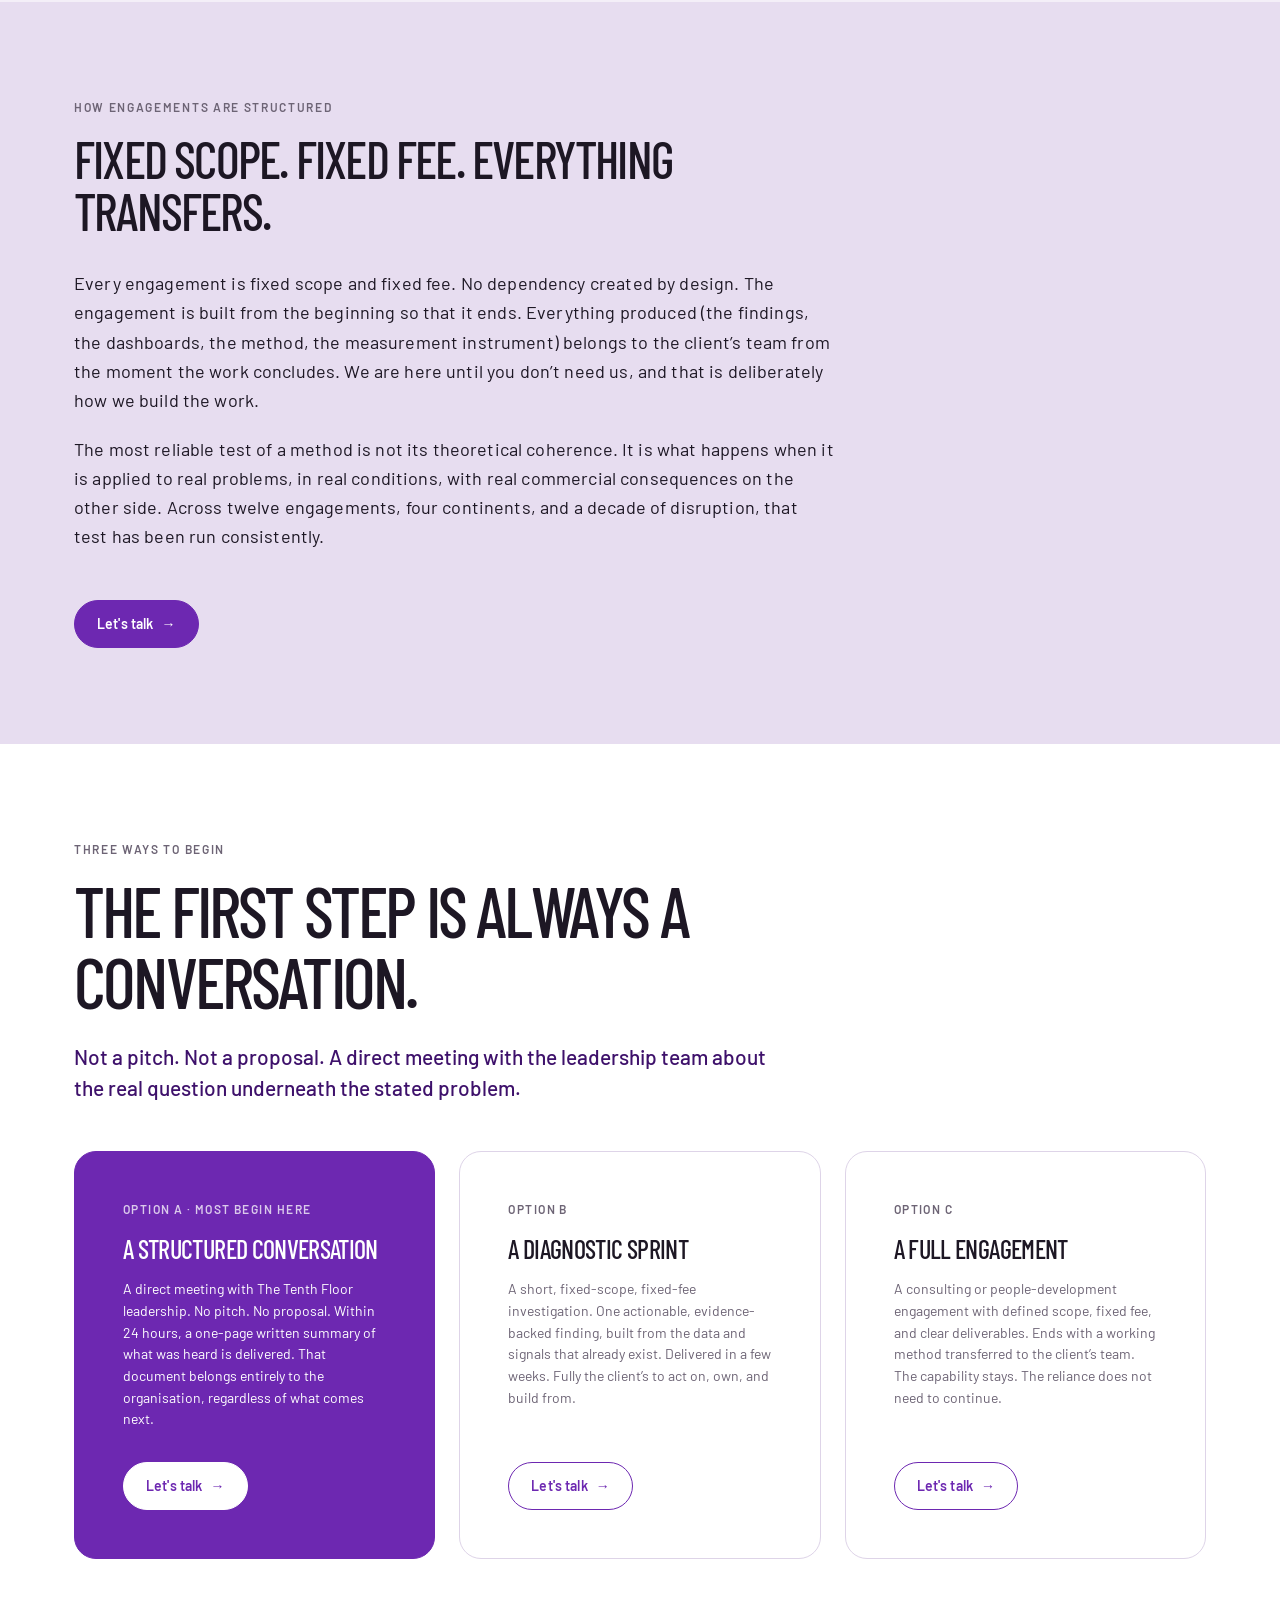
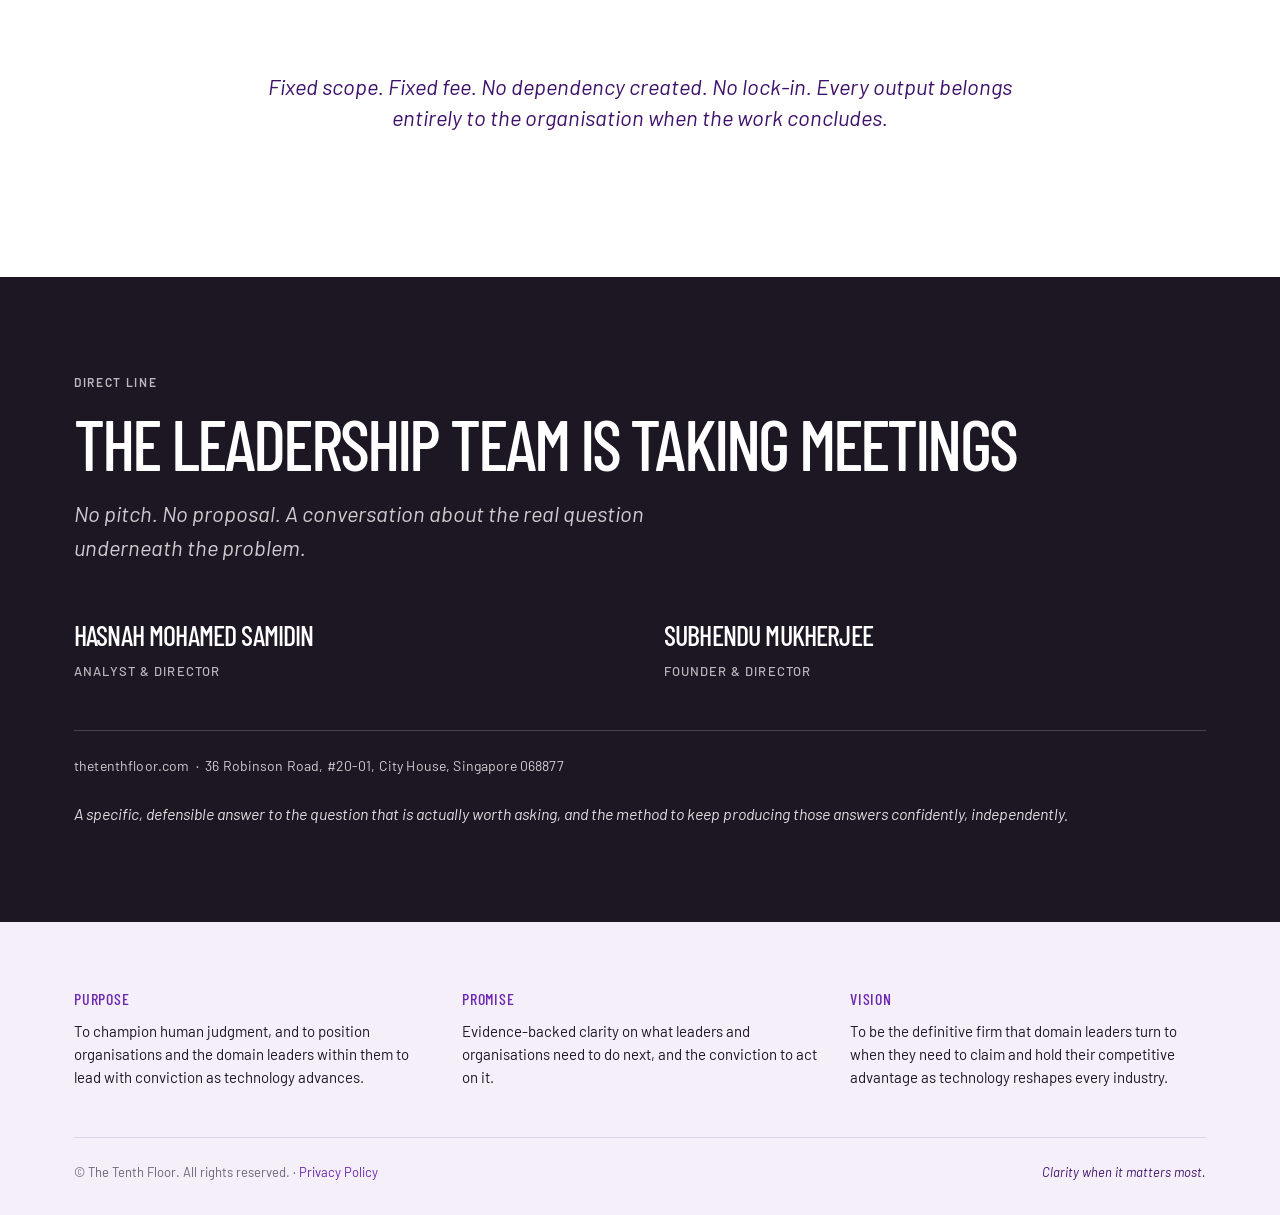
==== commit b6c31a71: "Rumaizon: approved photo (grayscale on light grey) and Ideascape founding years Per Rumaizon's appro" ====
--- a/index.html
+++ b/index.html
@@ -390,12 +390,12 @@
 
       <div class="leader-card--with-photo reveal">
         <div class="leader-photo">
-          <img decoding="async" src="https://ik.imagekit.io/ztdjsu12hs/TTF/Rumaizon.jpeg?tr=e-grayscale" alt="Rumaizon AbdulMalik" loading="lazy">
+          <img decoding="async" src="https://ik.imagekit.io/ztdjsu12hs/TTF/Rumaizon_use_image.png?tr=e-grayscale,bg-DCDCDC,f-jpg" alt="Rumaizon AbdulMalik" loading="lazy">
         </div>
         <div class="leader-card__content">
           <div class="leader-card__name">Rumaizon AbdulMalik</div>
           <div class="leader-card__role">Consulting Advisor &middot; Malaysia</div>
-          <p class="leader-card__bio">35 years in consumer insight and growth strategy: Maxis, Unilever, and Nestl&eacute;, then Founder and Group CEO of Ideascape. Advises brands and government agencies on growth and transformation, and coaches CEOs and leadership teams on culture through ARAH.</p>
+          <p class="leader-card__bio">35 years in consumer insight and growth strategy: Maxis, Unilever, and Nestl&eacute;, then Founder and Group CEO of Ideascape (since 2010). Advises brands and government agencies on growth and transformation, and coaches CEOs and leadership teams on culture through ARAH.</p>
           <div class="leader-card__credentials">
             <span class="credential">Ideascape</span>
             <span class="credential">ARAH</span>
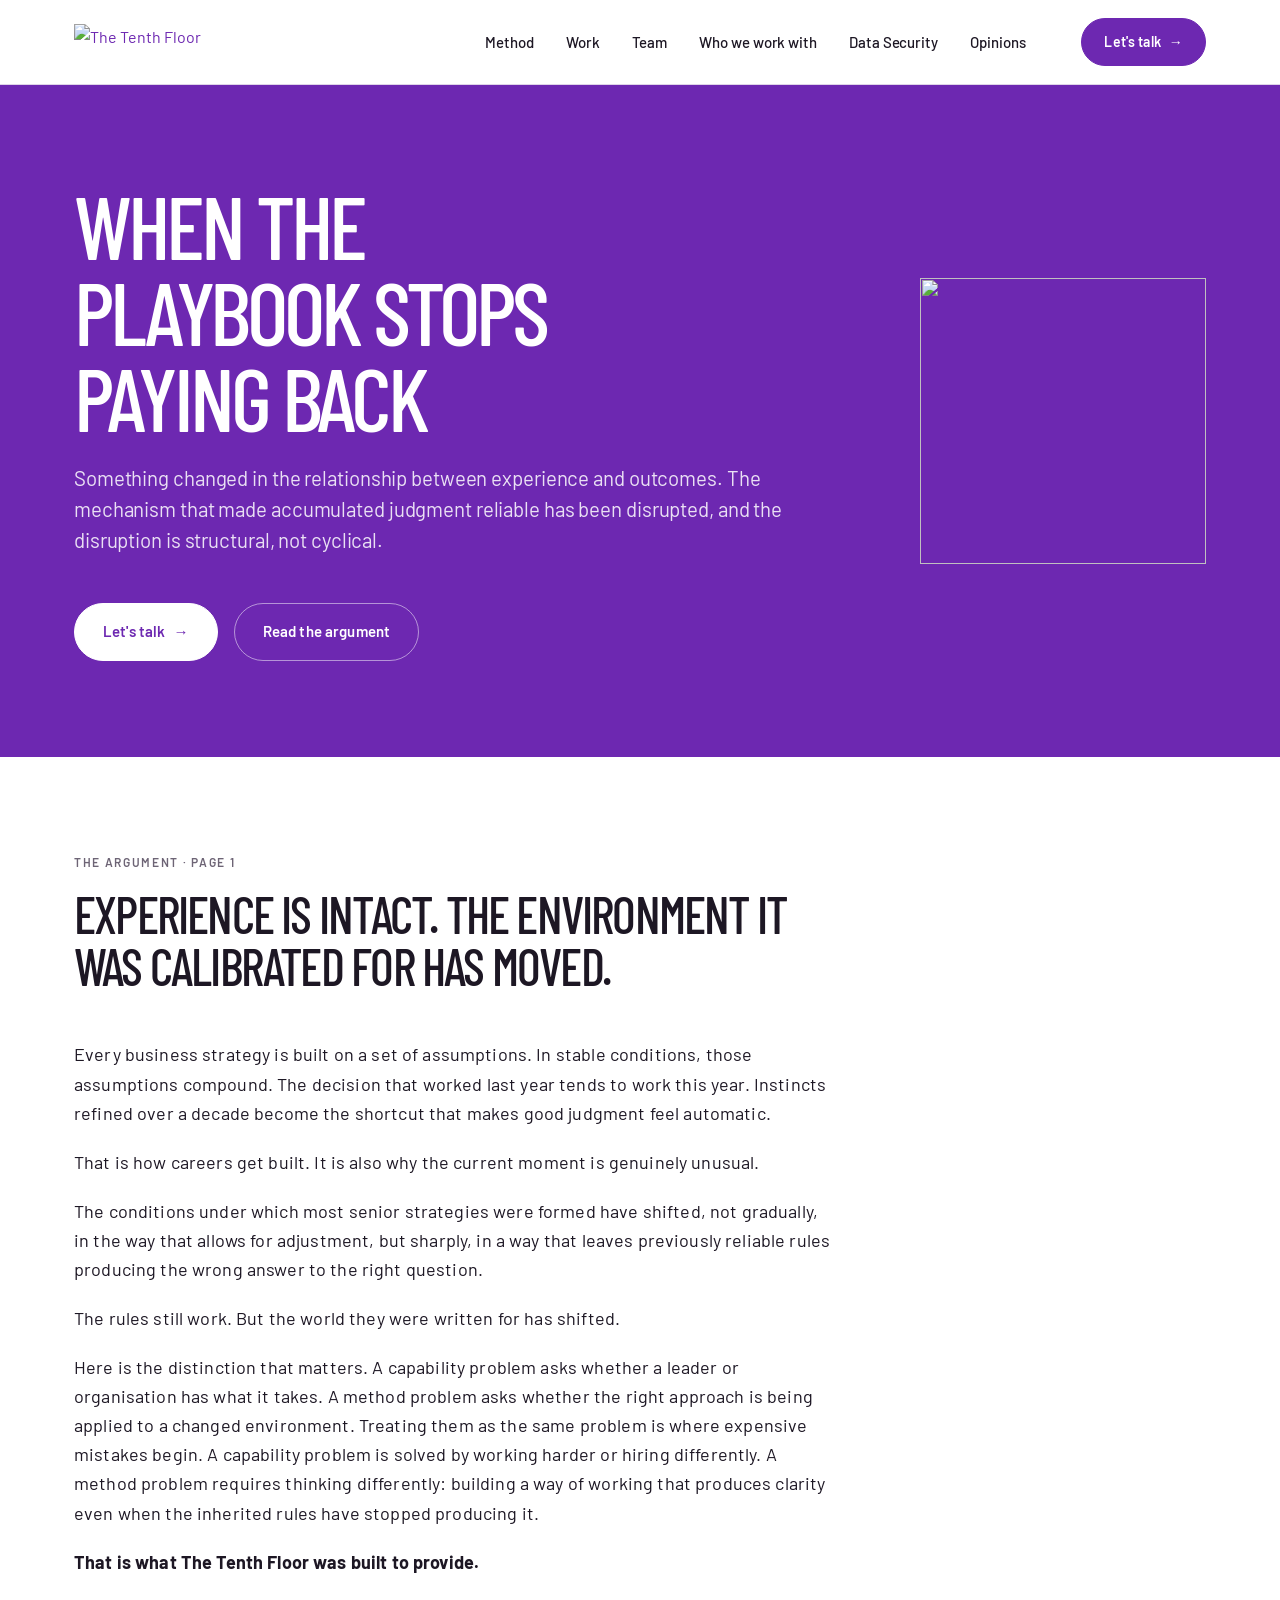
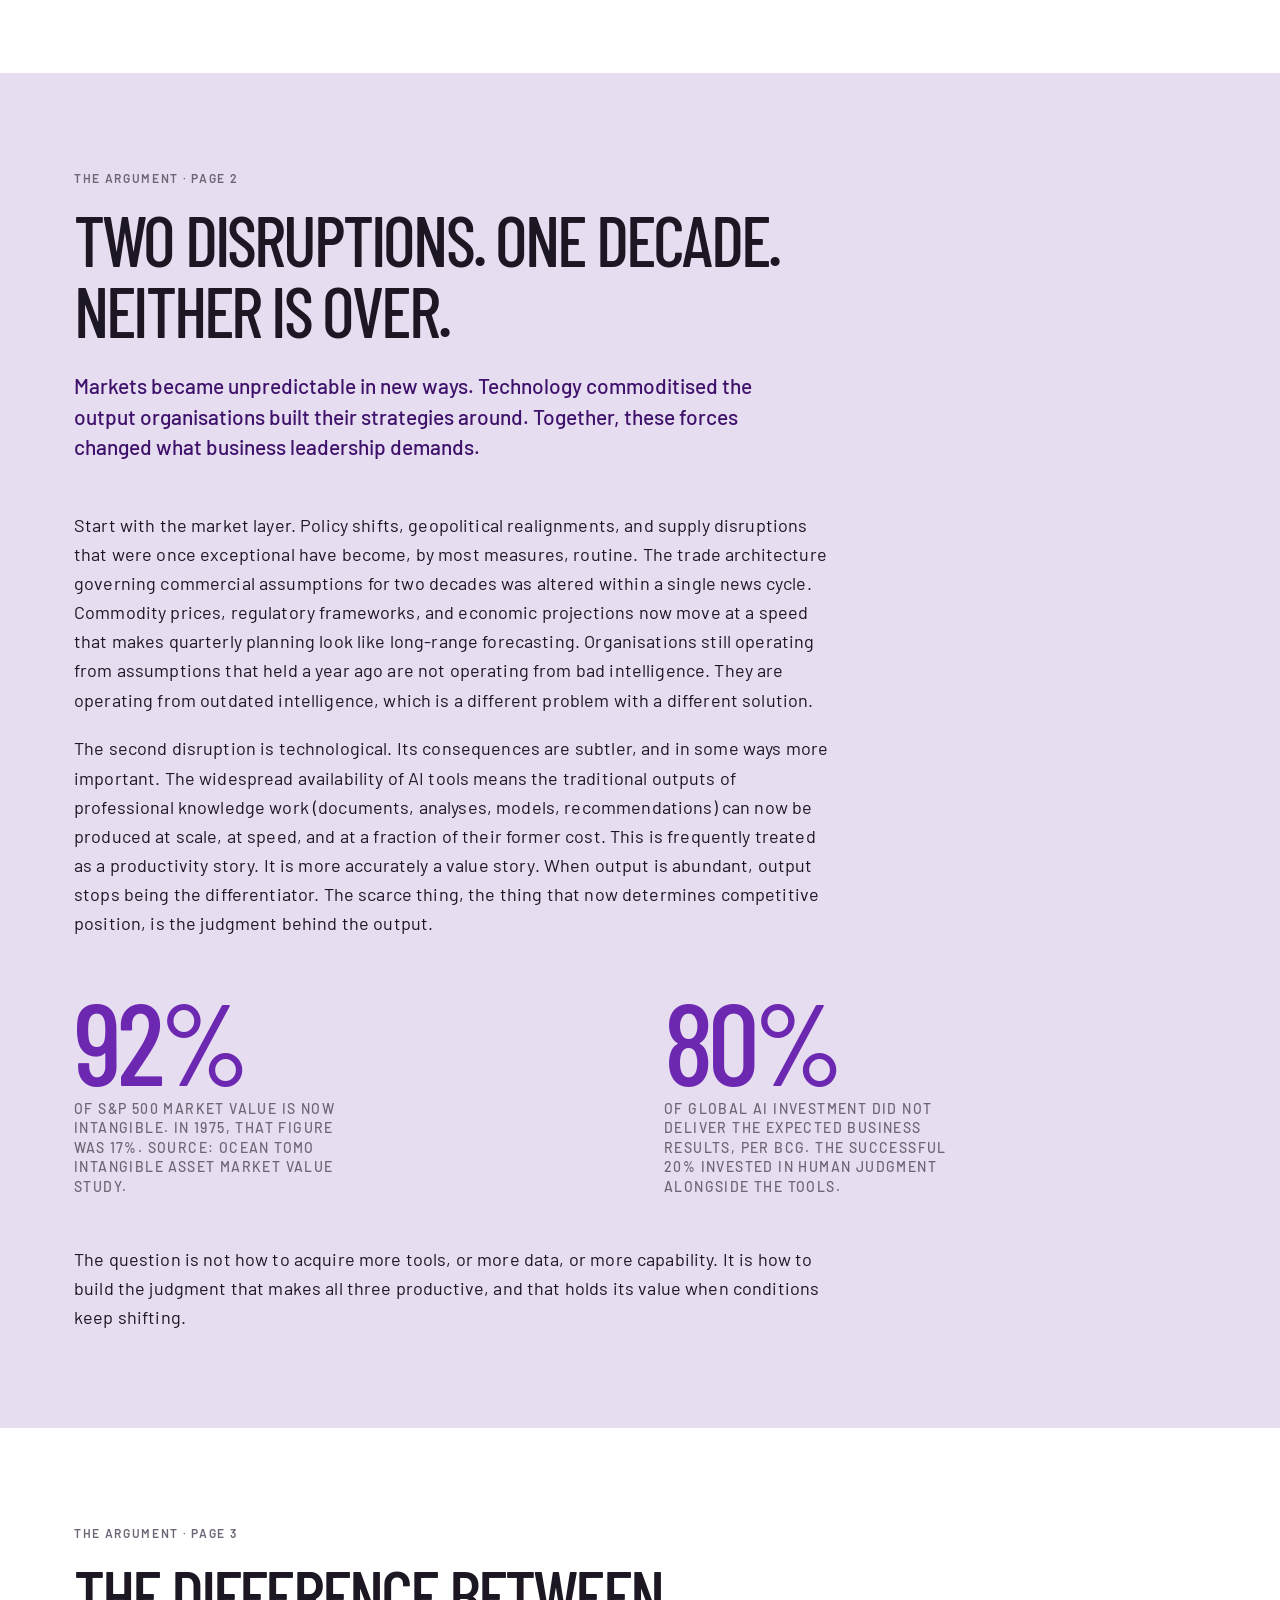
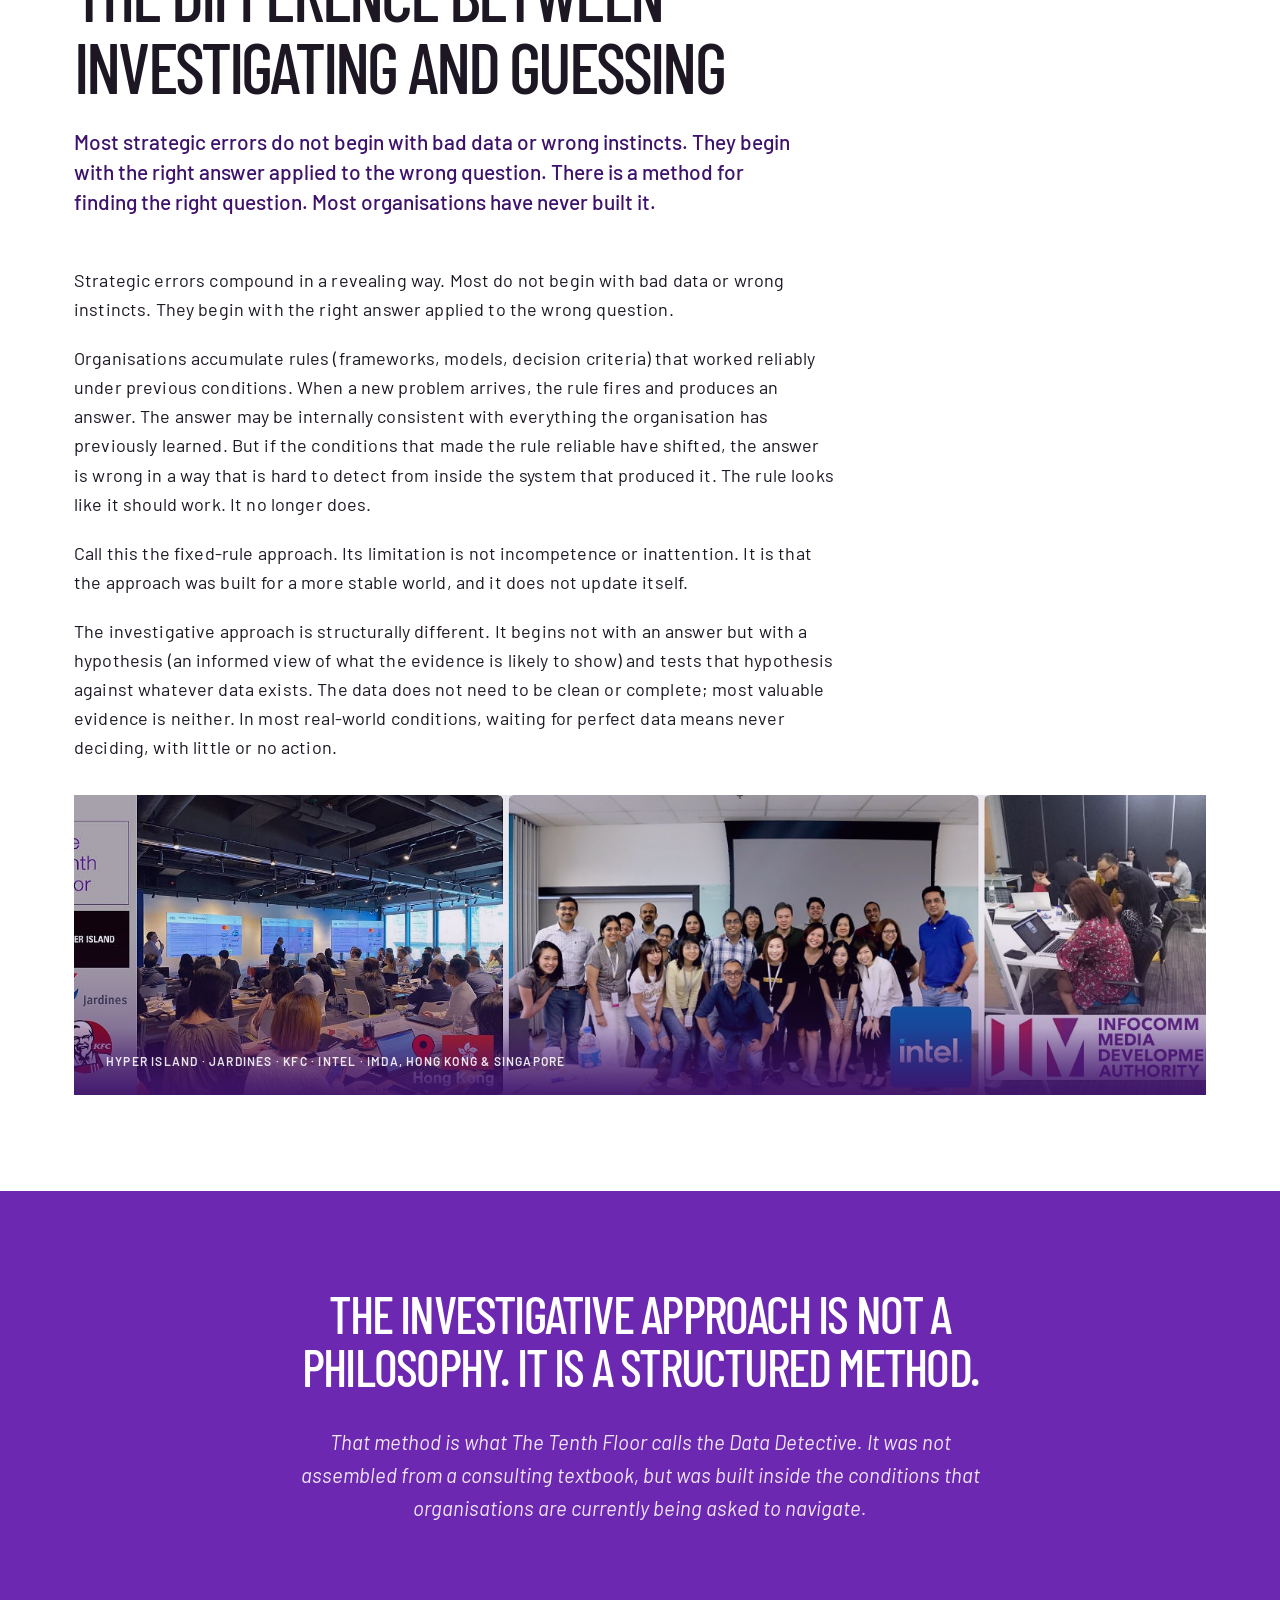
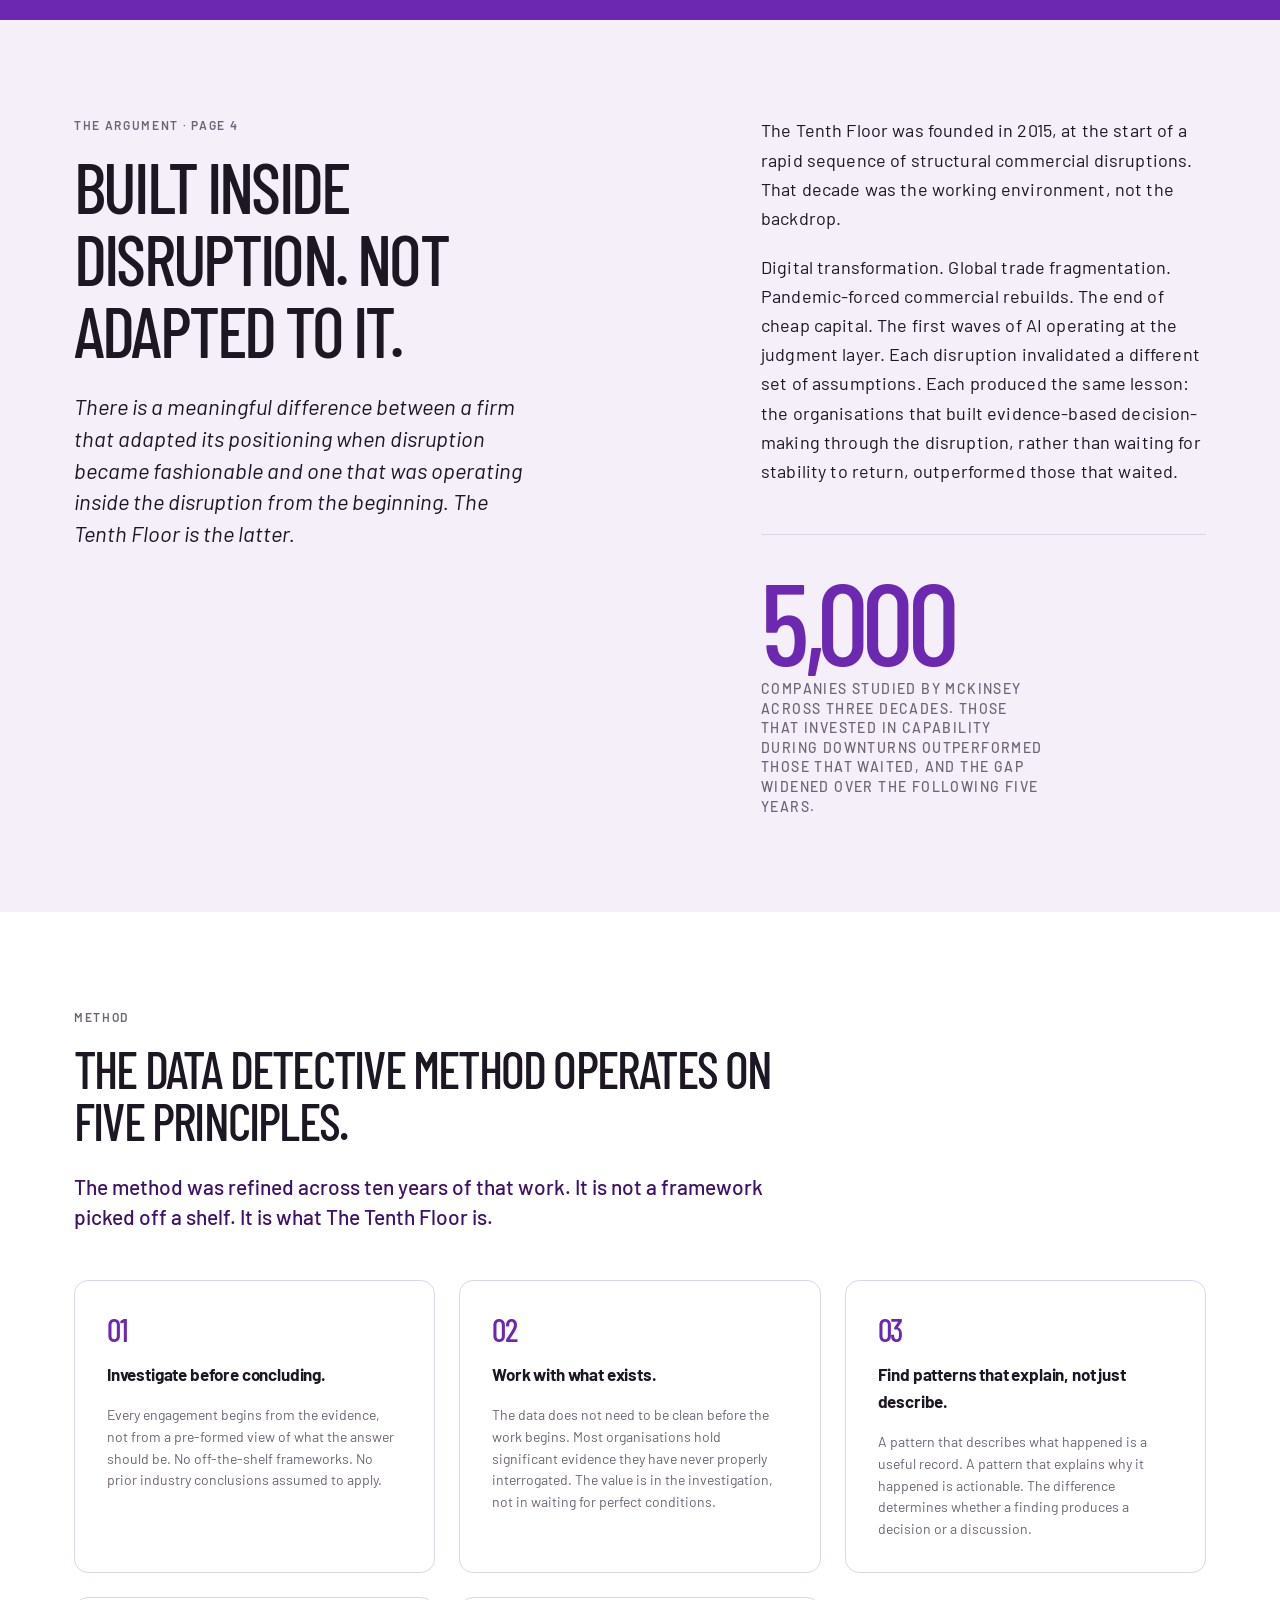
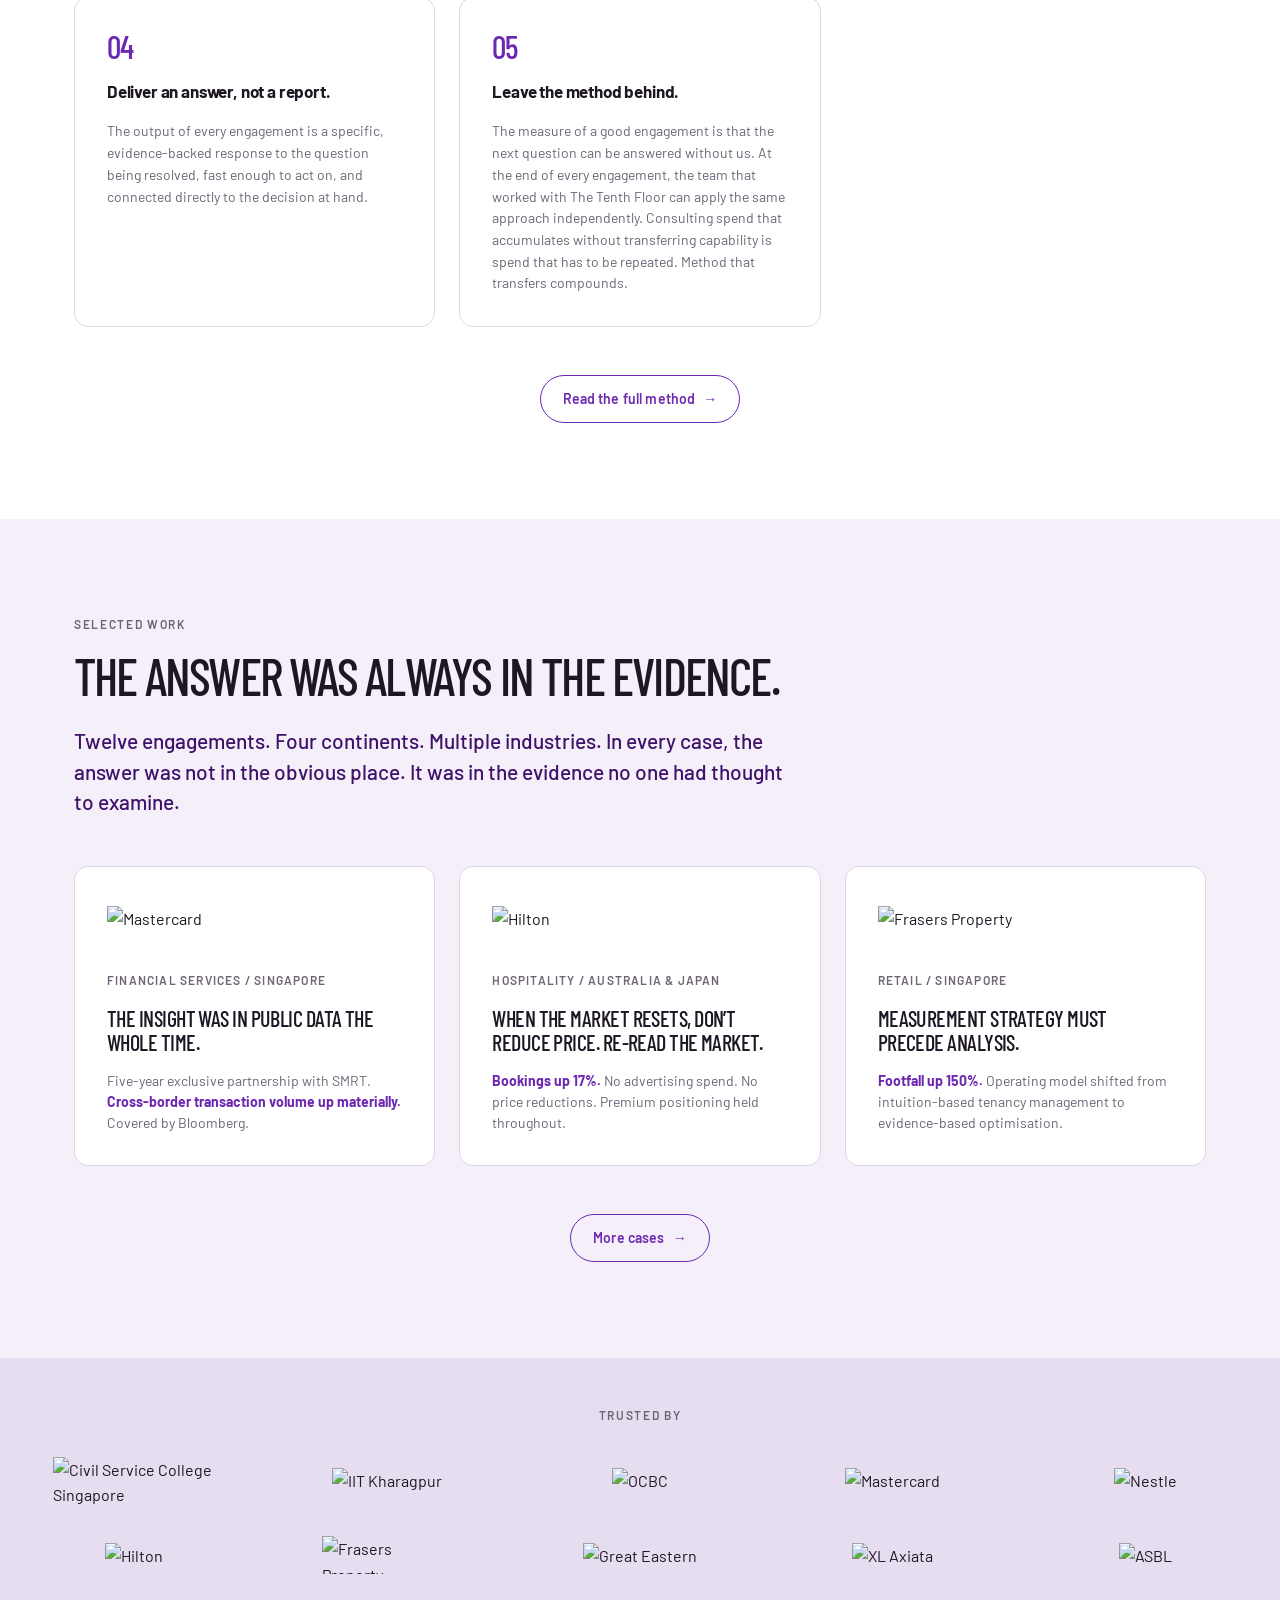
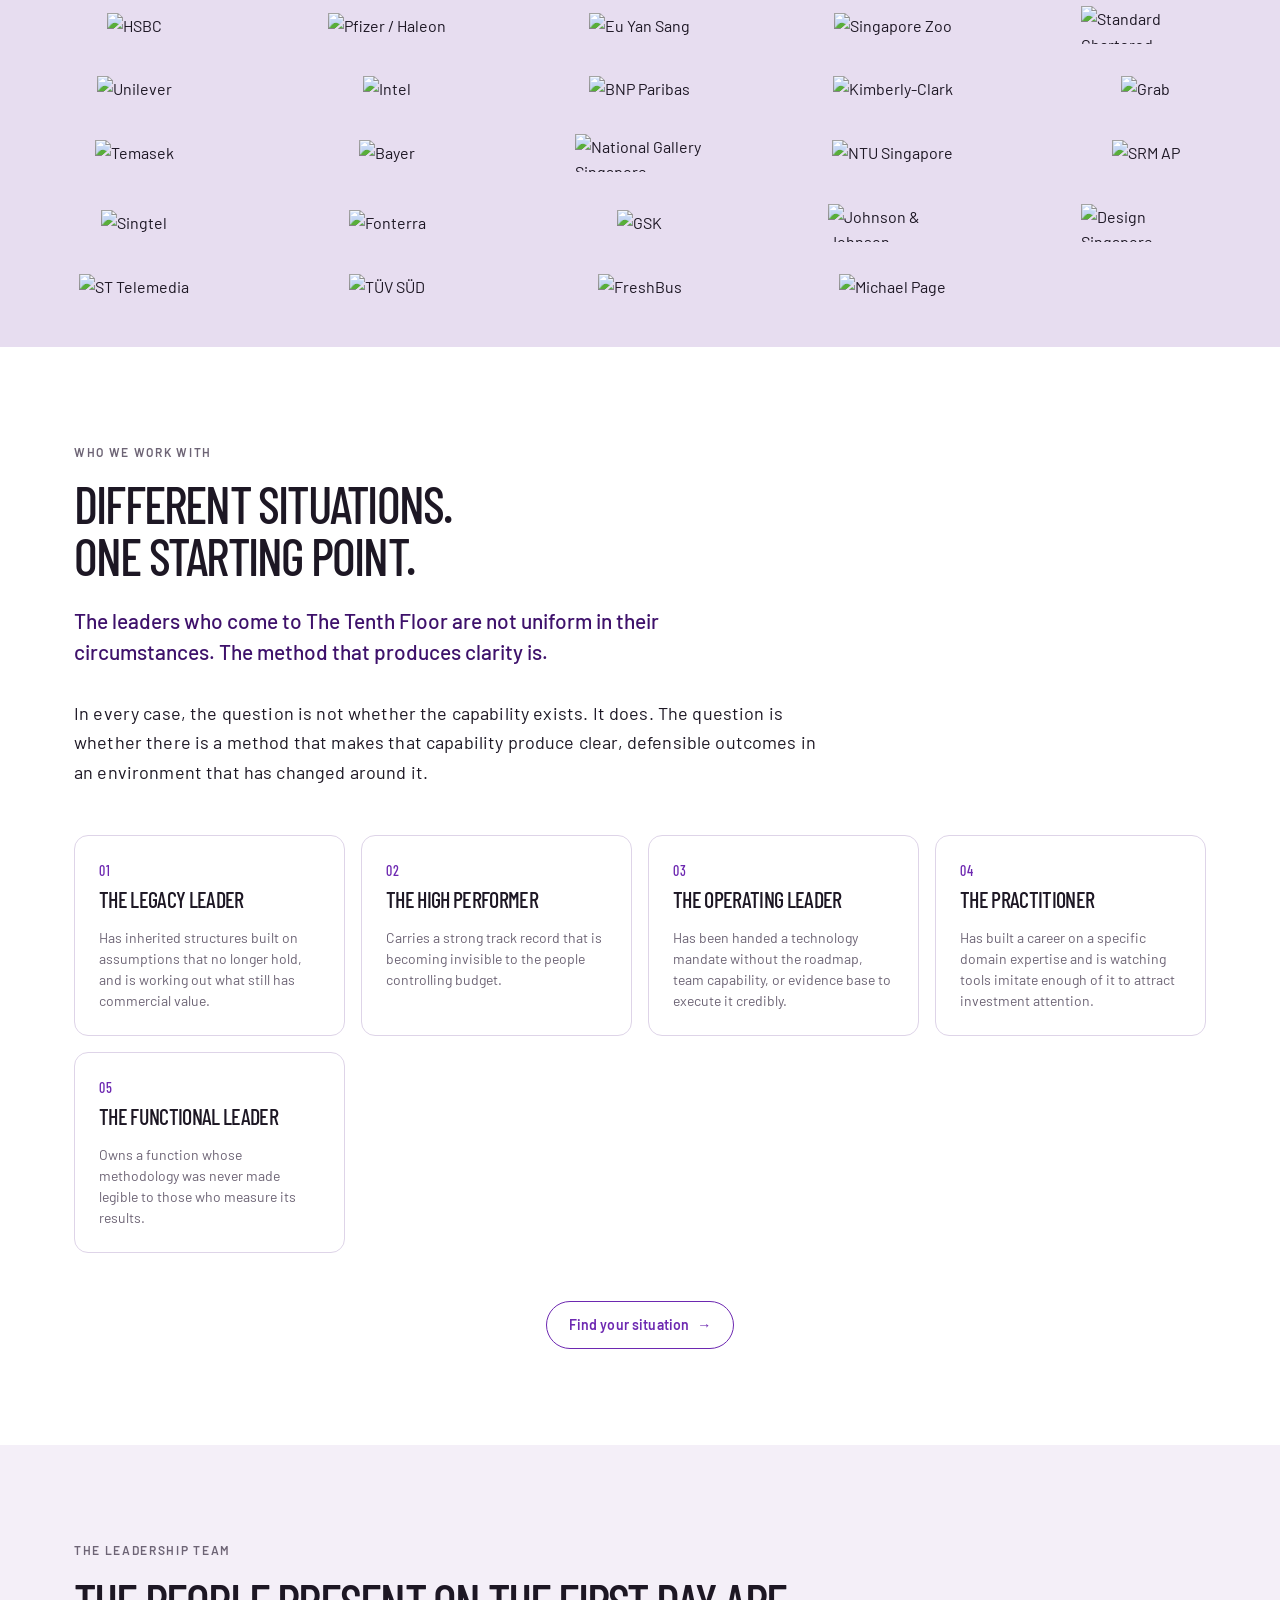
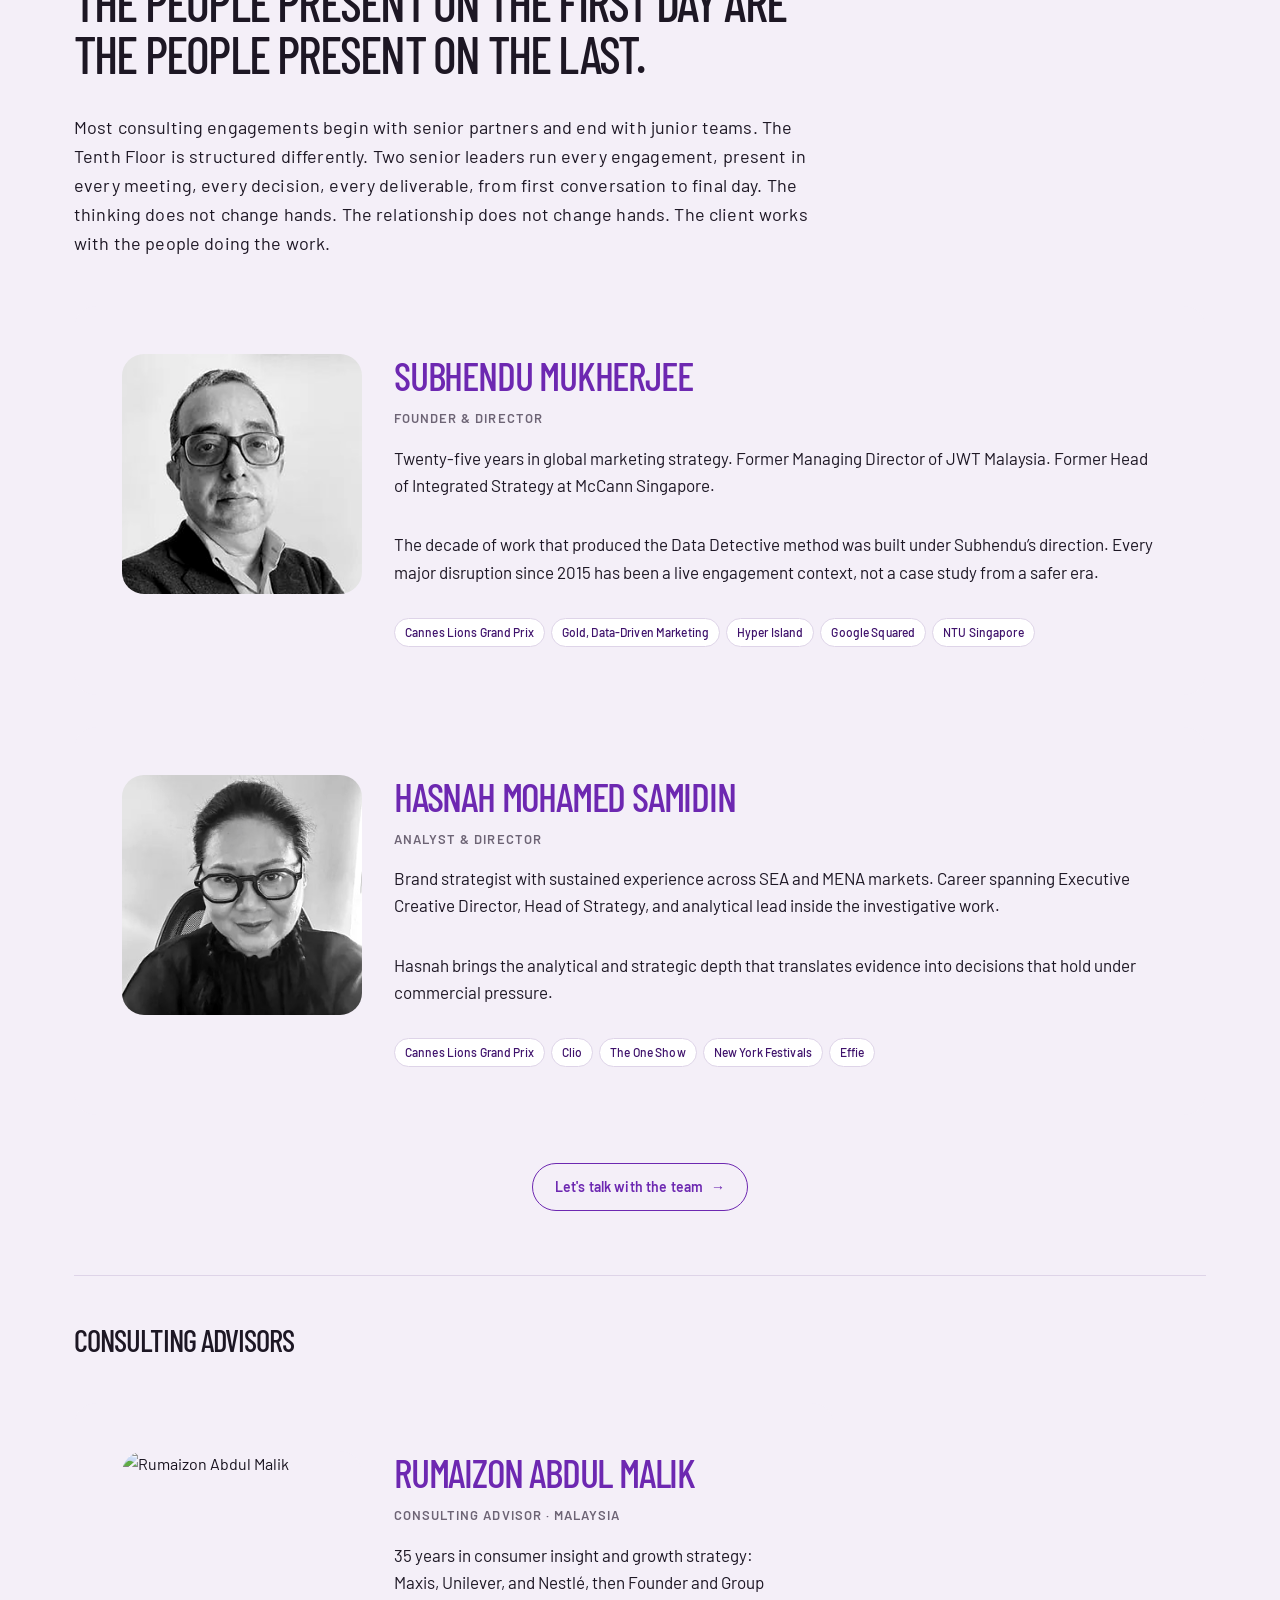
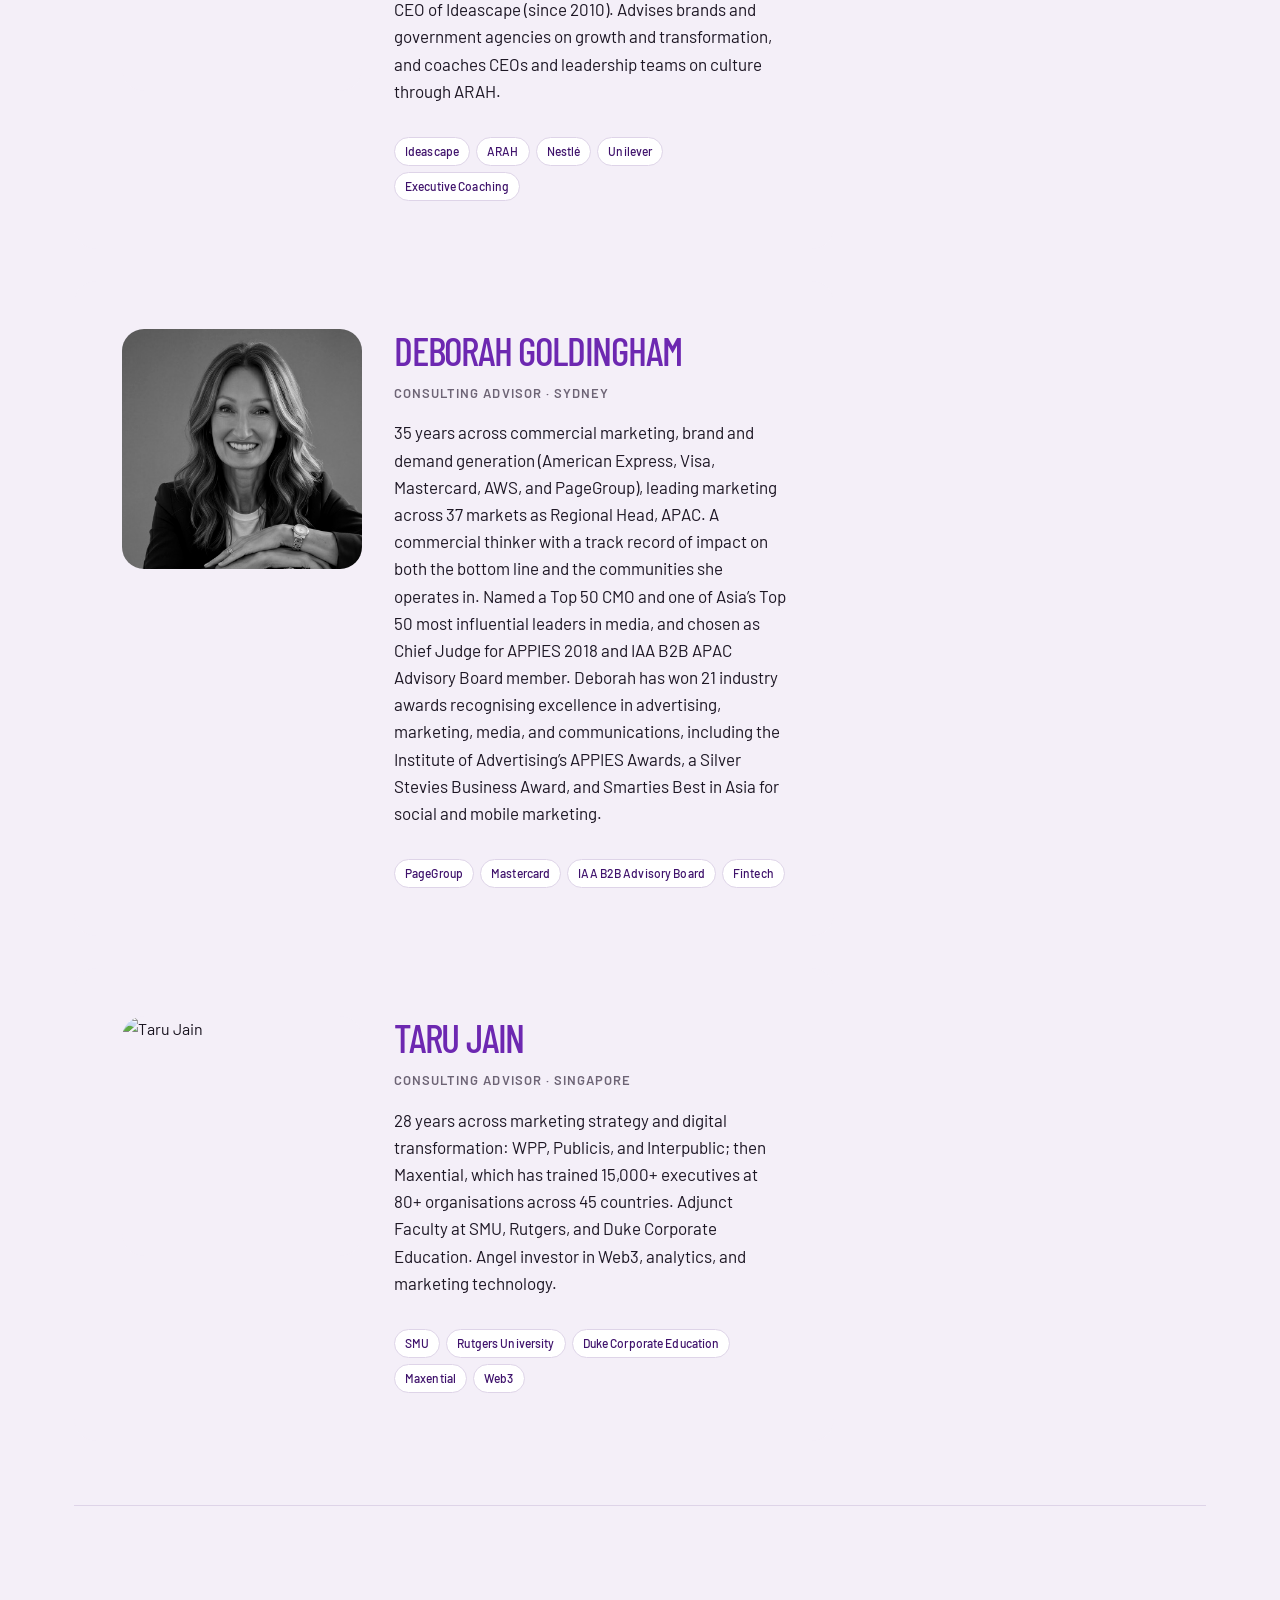
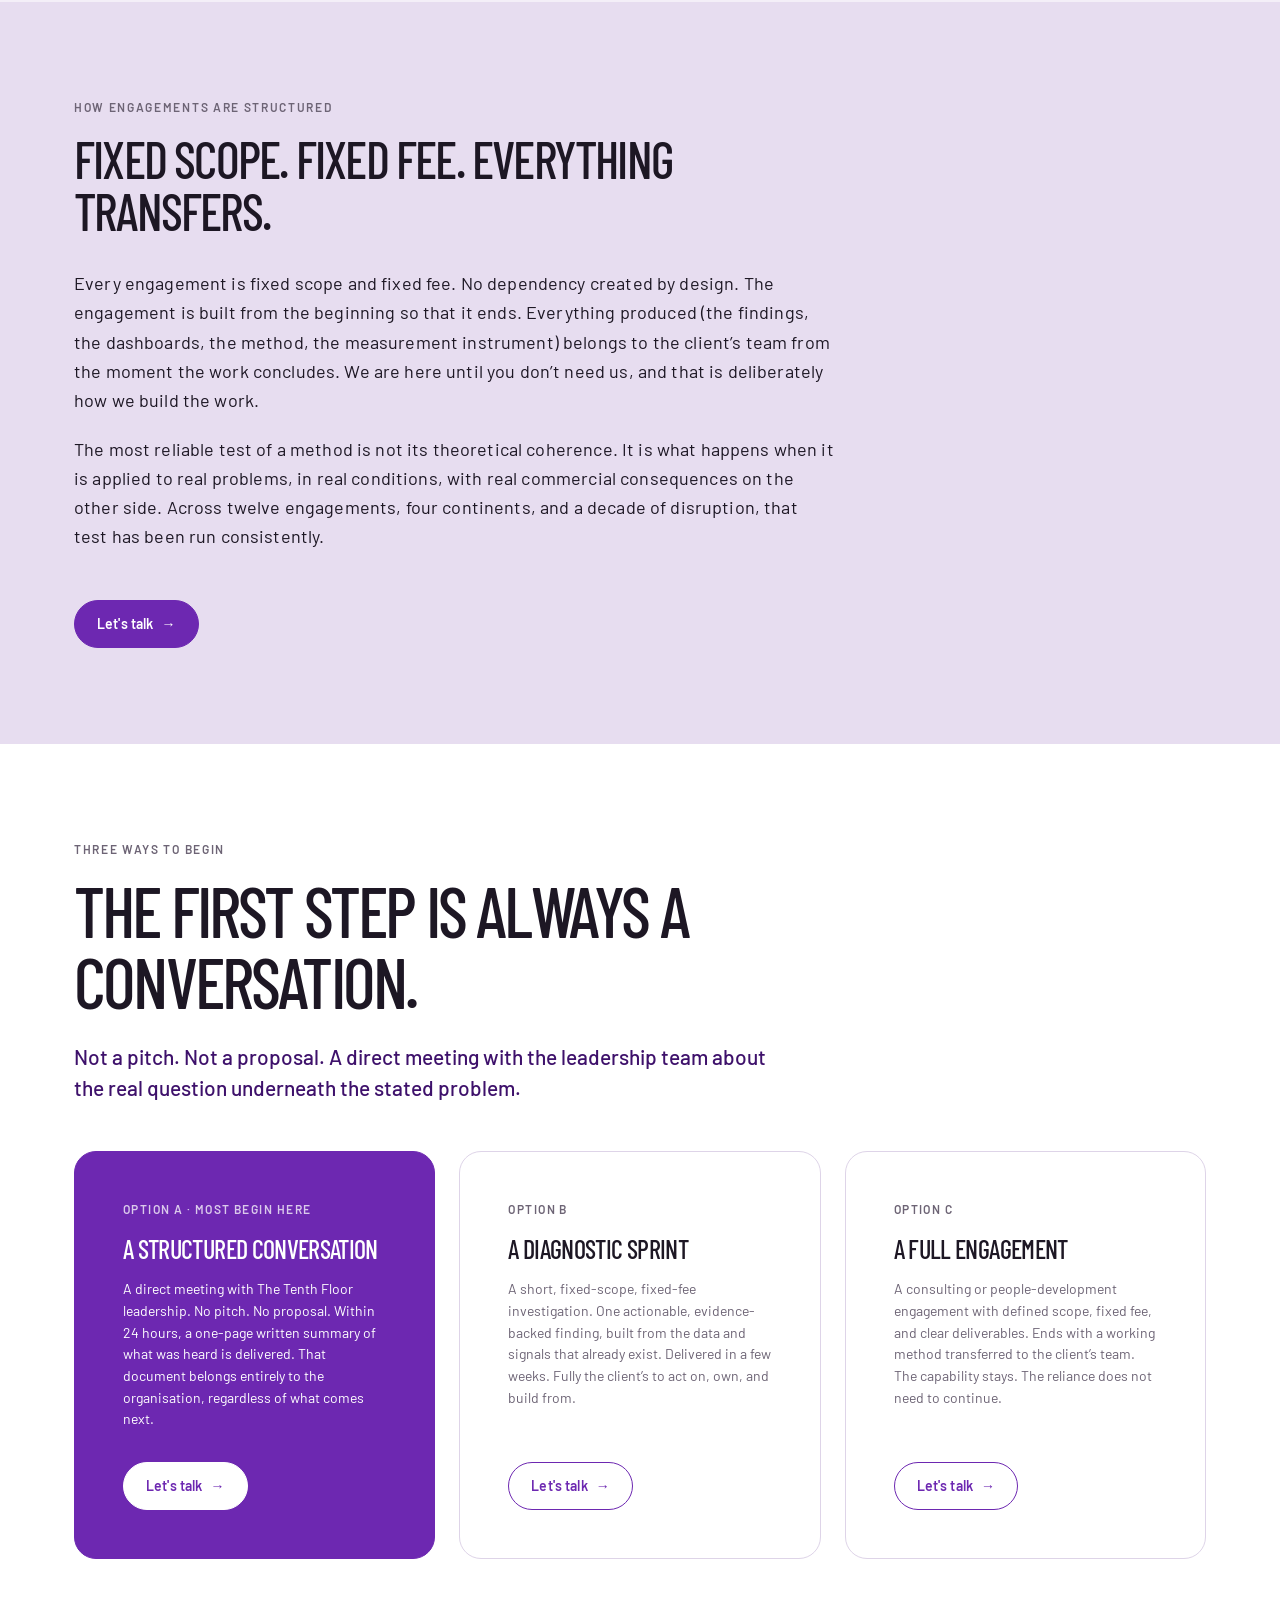
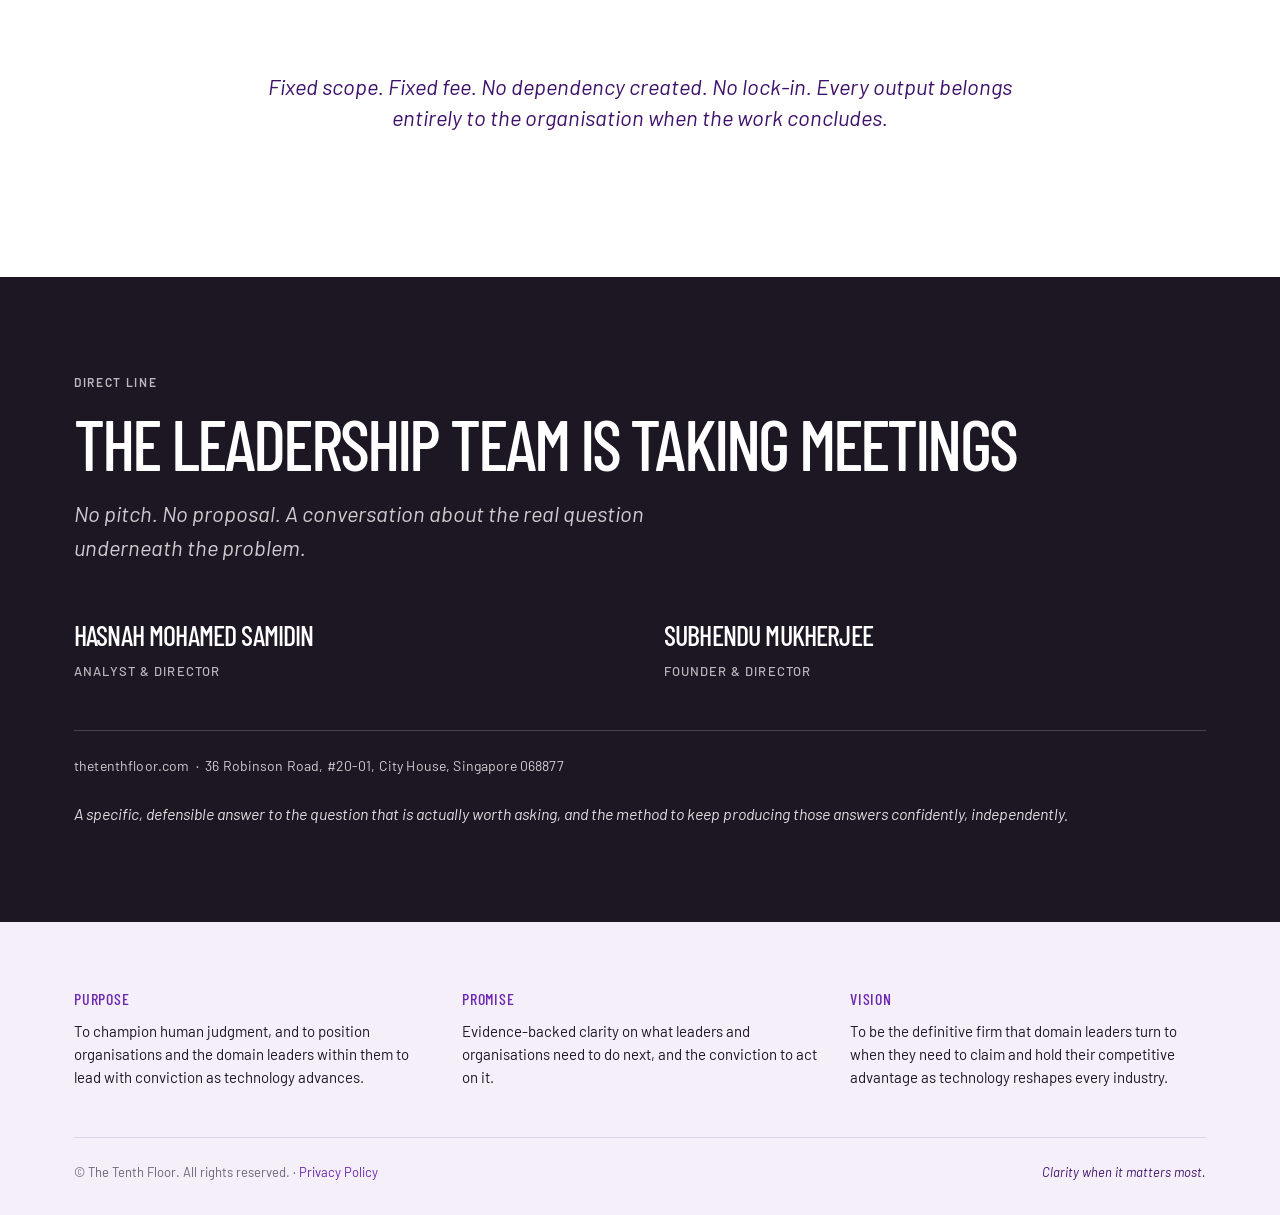
==== commit 3db4c23b: "Correct name spelling: Rumaizon Abdul Malik Co-Authored-By: Claude Opus 5.5 <noreply@anthropic.com>" ====
--- a/index.html
+++ b/index.html
@@ -390,10 +390,10 @@
 
       <div class="leader-card--with-photo reveal">
         <div class="leader-photo">
-          <img decoding="async" src="https://ik.imagekit.io/ztdjsu12hs/TTF/Rumaizon_use_image.png?tr=e-grayscale,bg-DCDCDC,f-jpg" alt="Rumaizon AbdulMalik" loading="lazy">
+          <img decoding="async" src="https://ik.imagekit.io/ztdjsu12hs/TTF/Rumaizon_use_image.png?tr=e-grayscale,bg-DCDCDC,f-jpg" alt="Rumaizon Abdul Malik" loading="lazy">
         </div>
         <div class="leader-card__content">
-          <div class="leader-card__name">Rumaizon AbdulMalik</div>
+          <div class="leader-card__name">Rumaizon Abdul Malik</div>
           <div class="leader-card__role">Consulting Advisor &middot; Malaysia</div>
           <p class="leader-card__bio">35 years in consumer insight and growth strategy: Maxis, Unilever, and Nestl&eacute;, then Founder and Group CEO of Ideascape (since 2010). Advises brands and government agencies on growth and transformation, and coaches CEOs and leadership teams on culture through ARAH.</p>
           <div class="leader-card__credentials">
